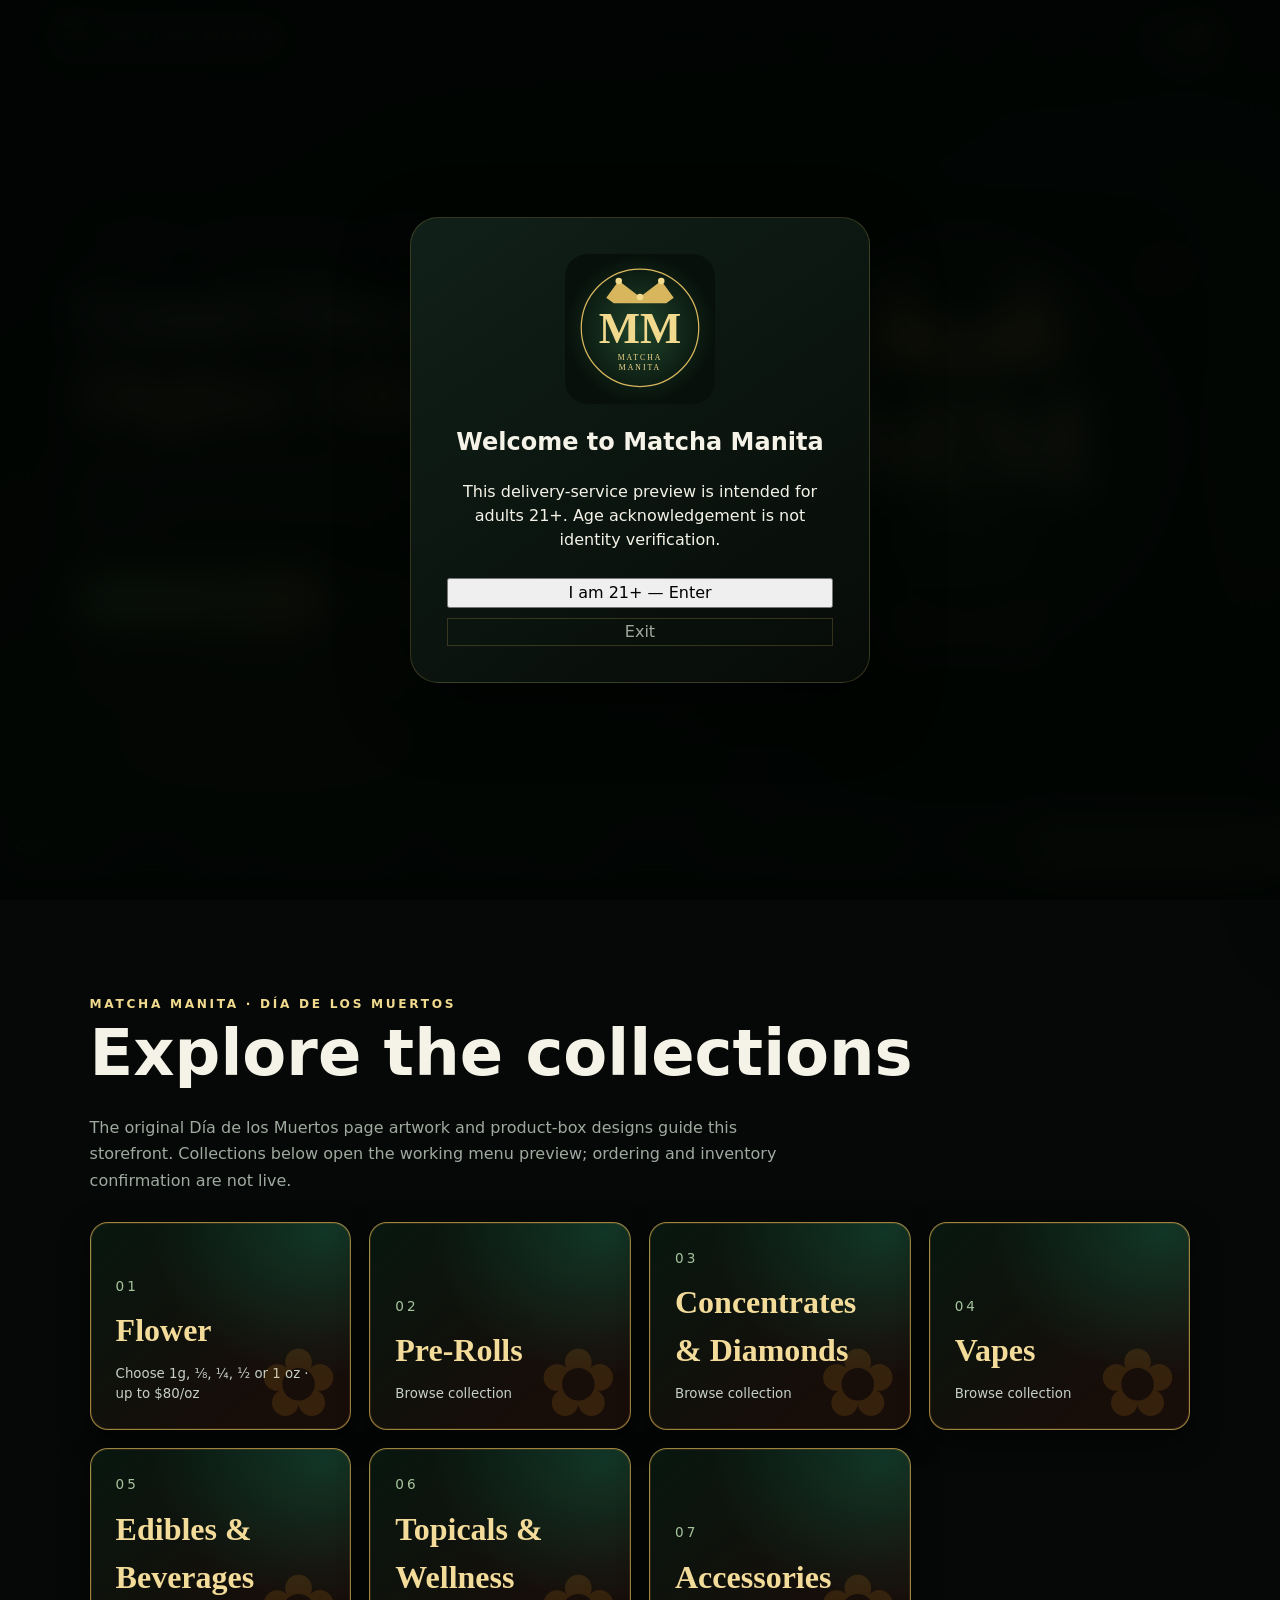
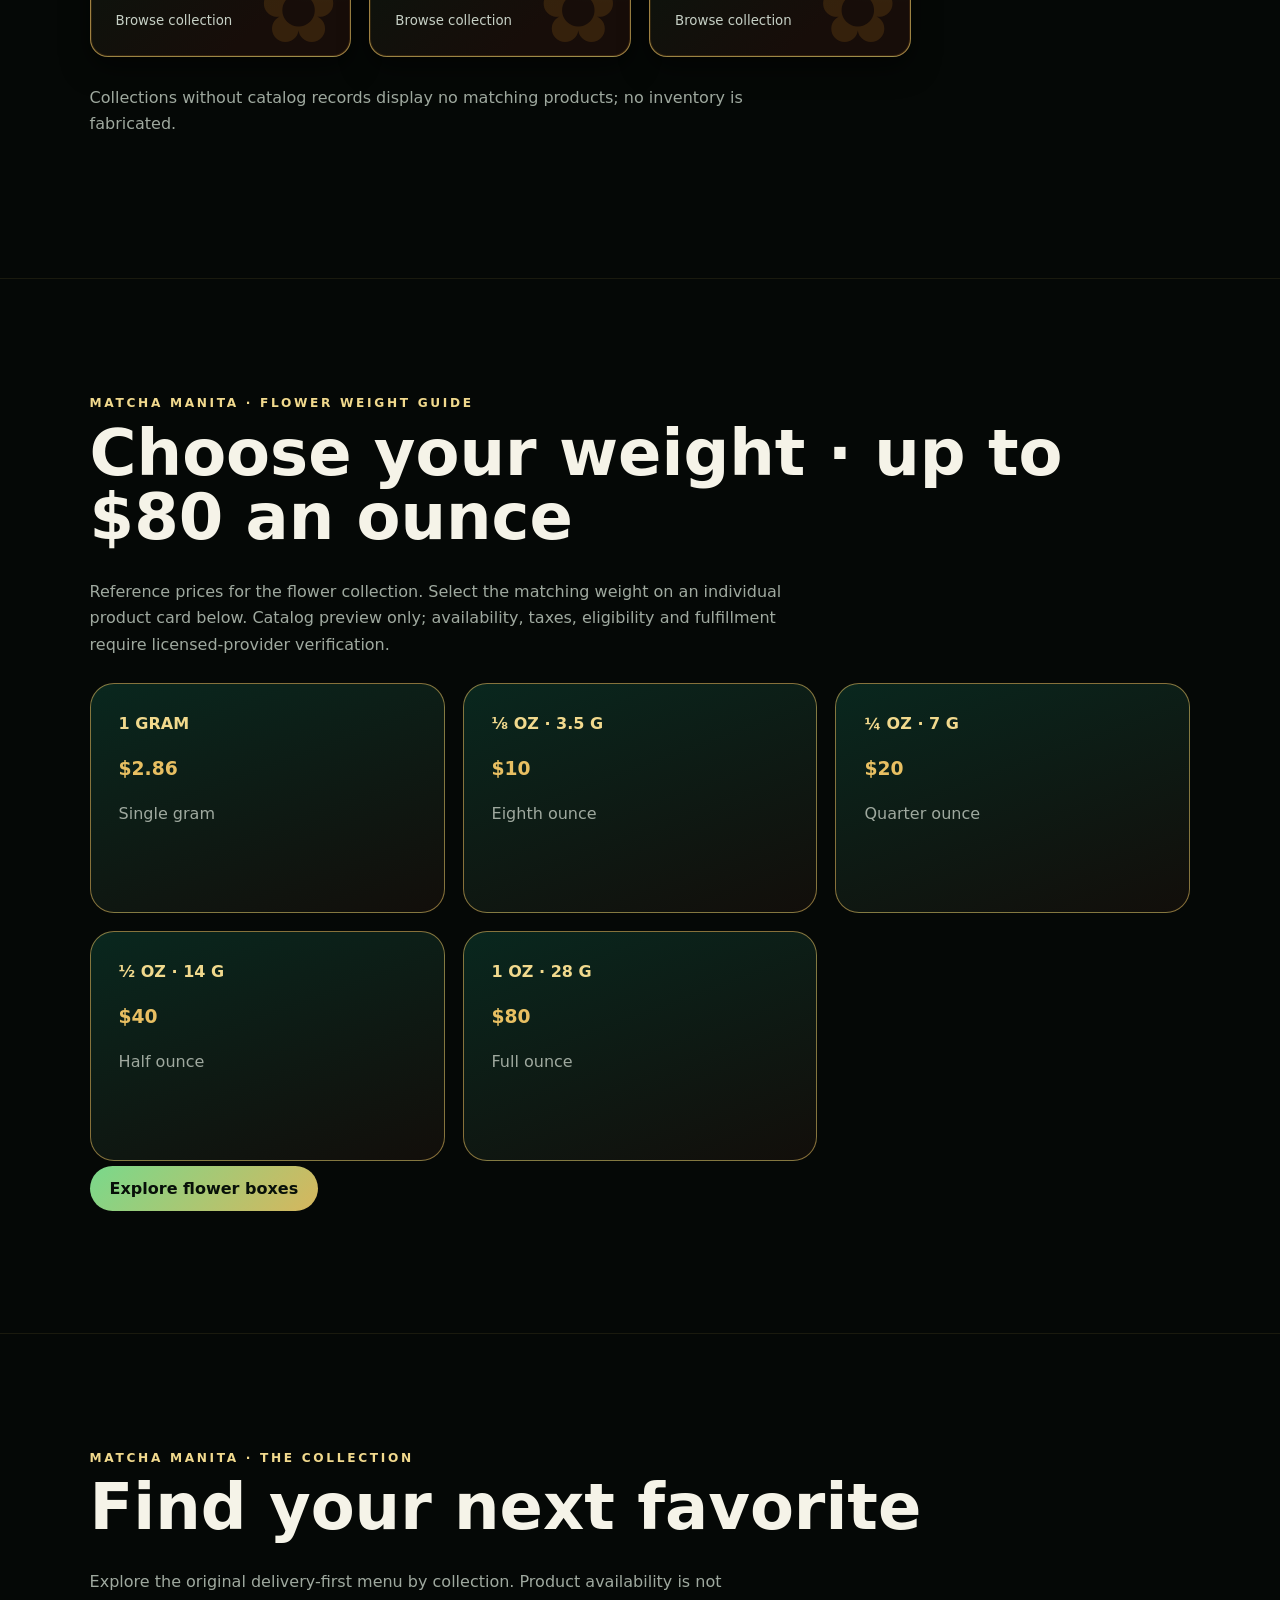
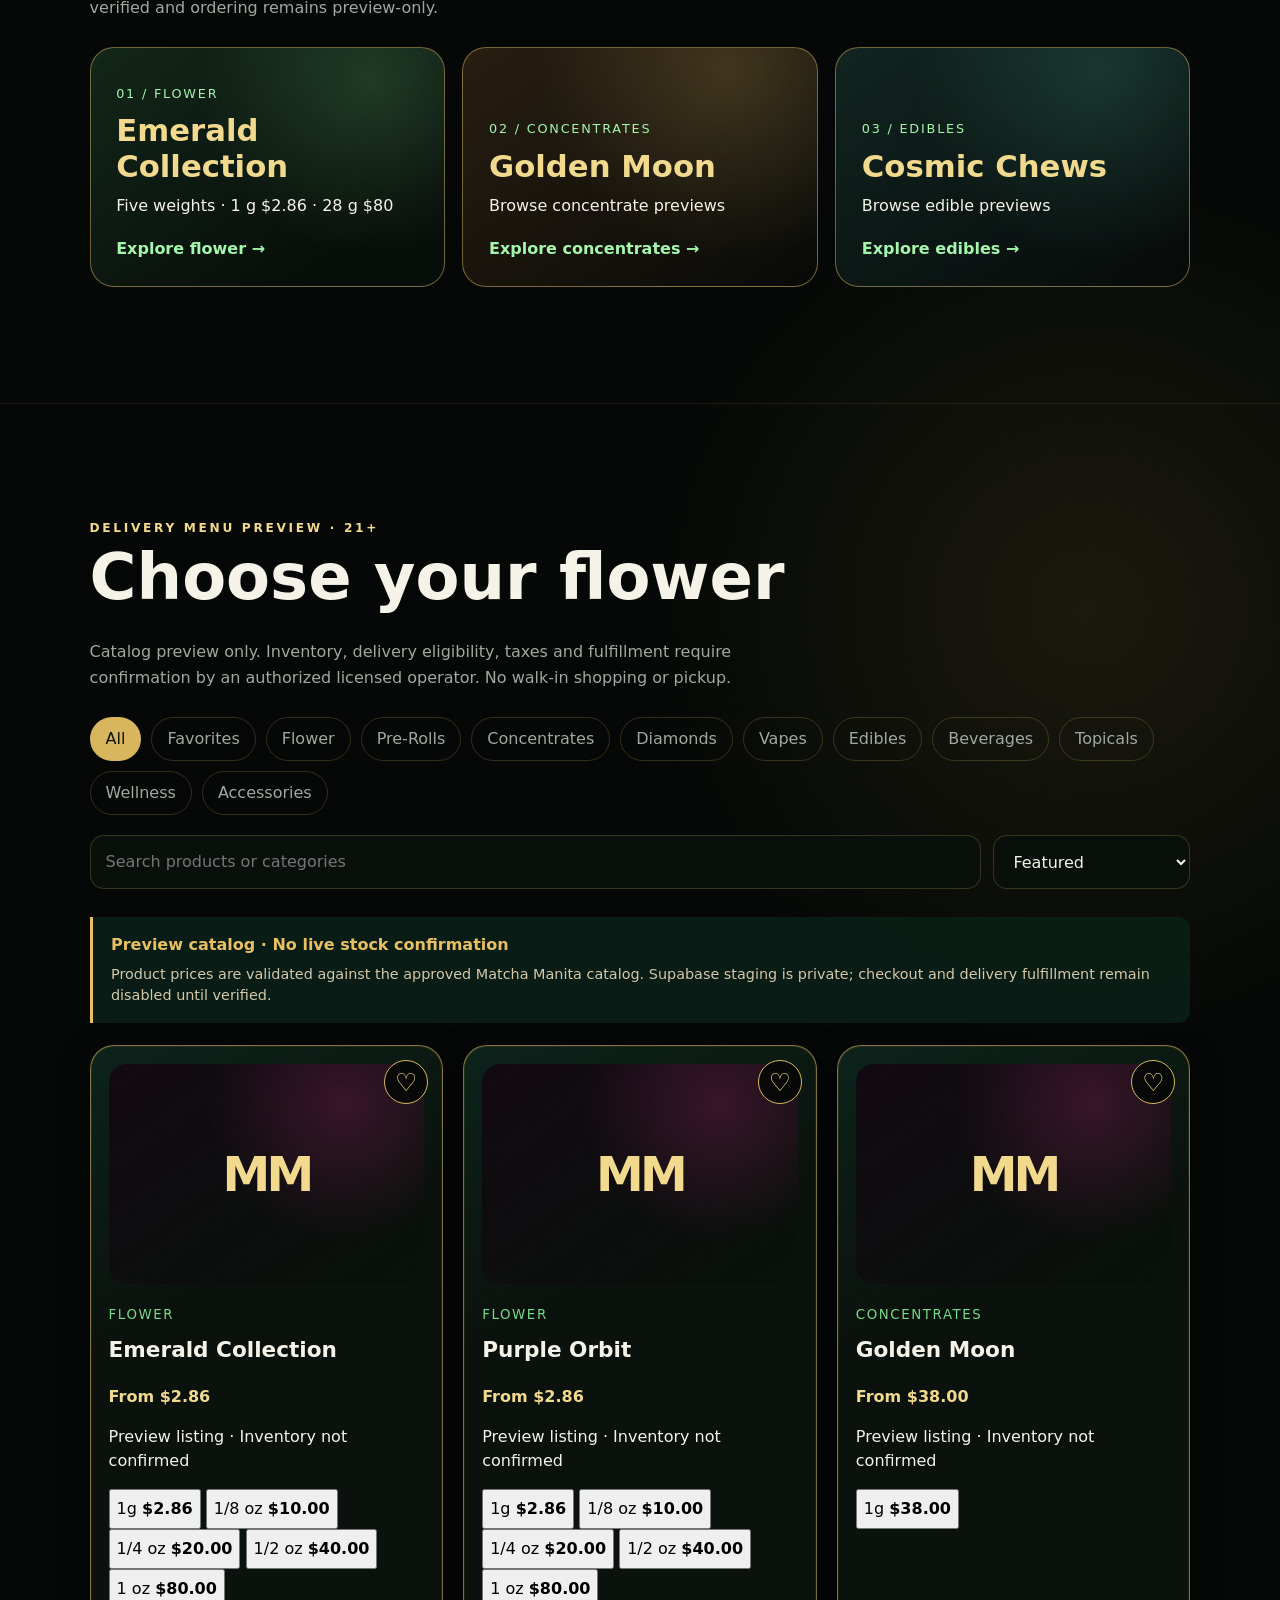
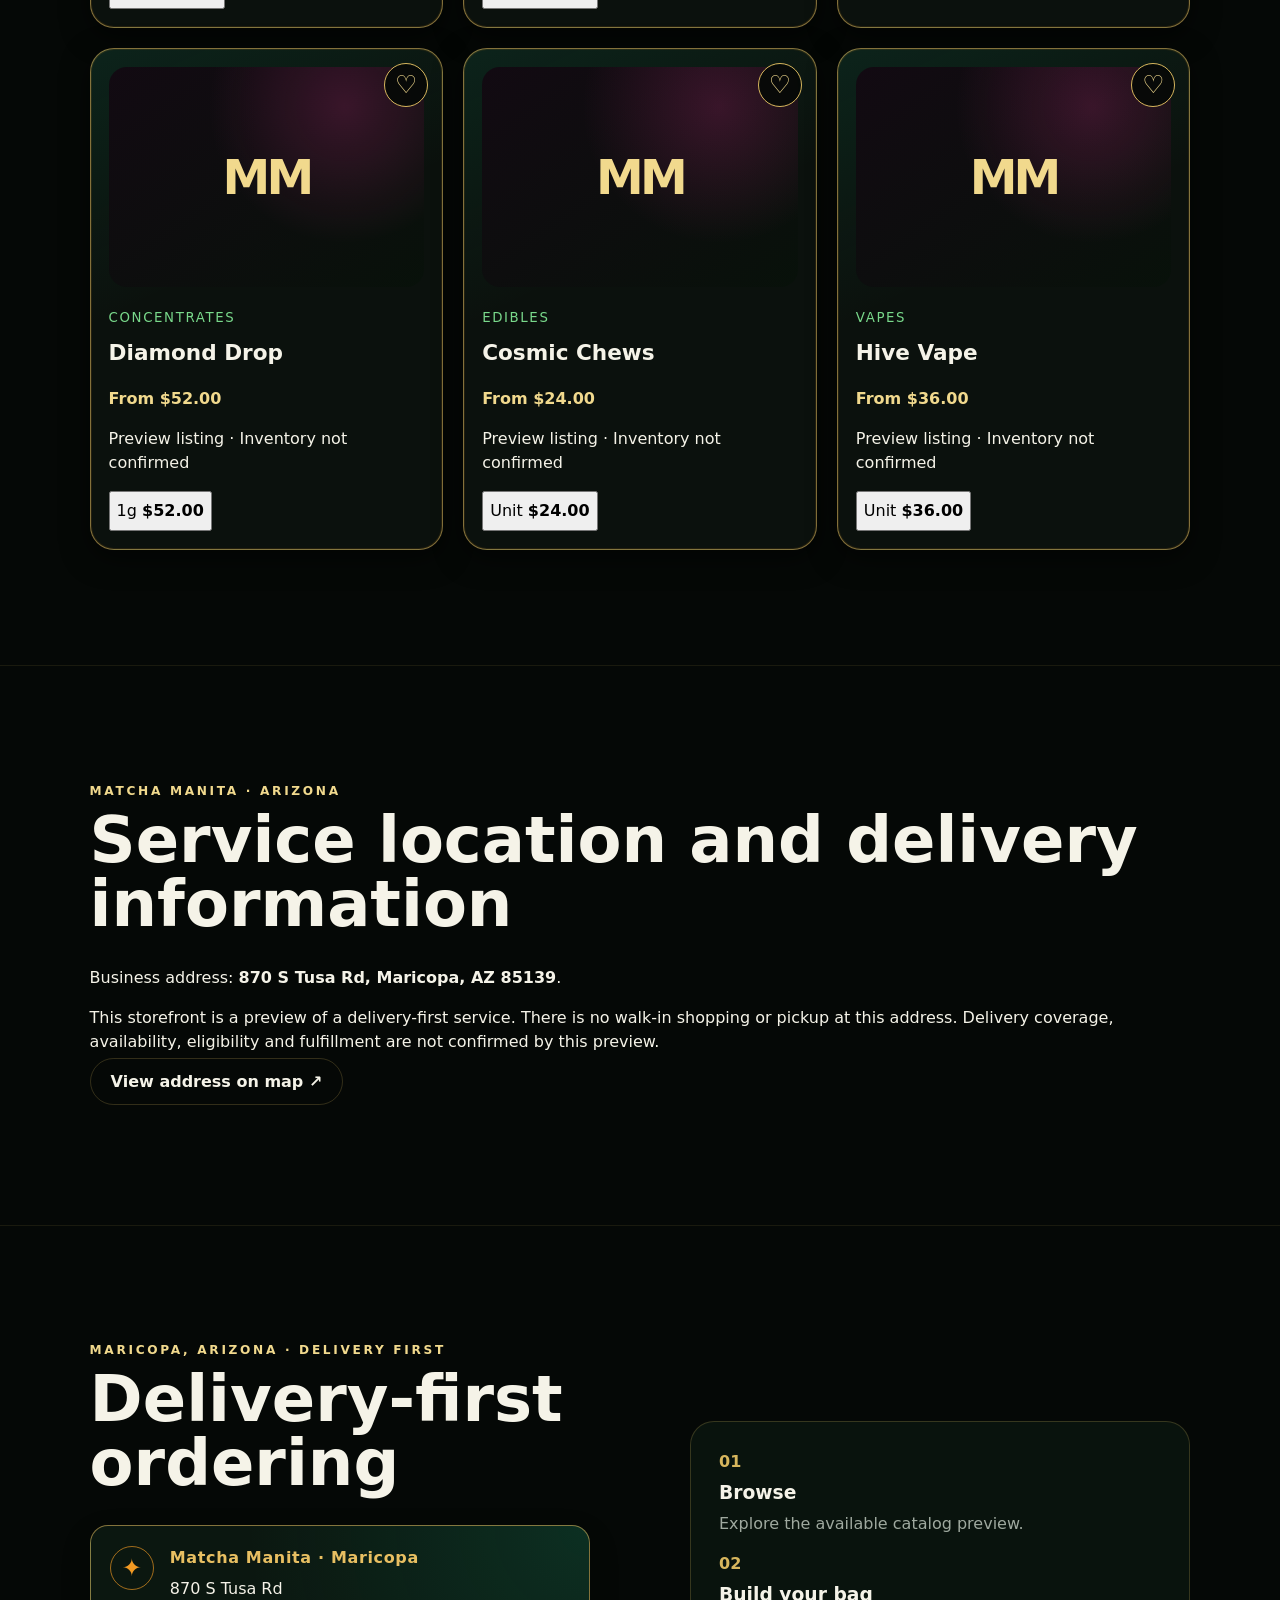
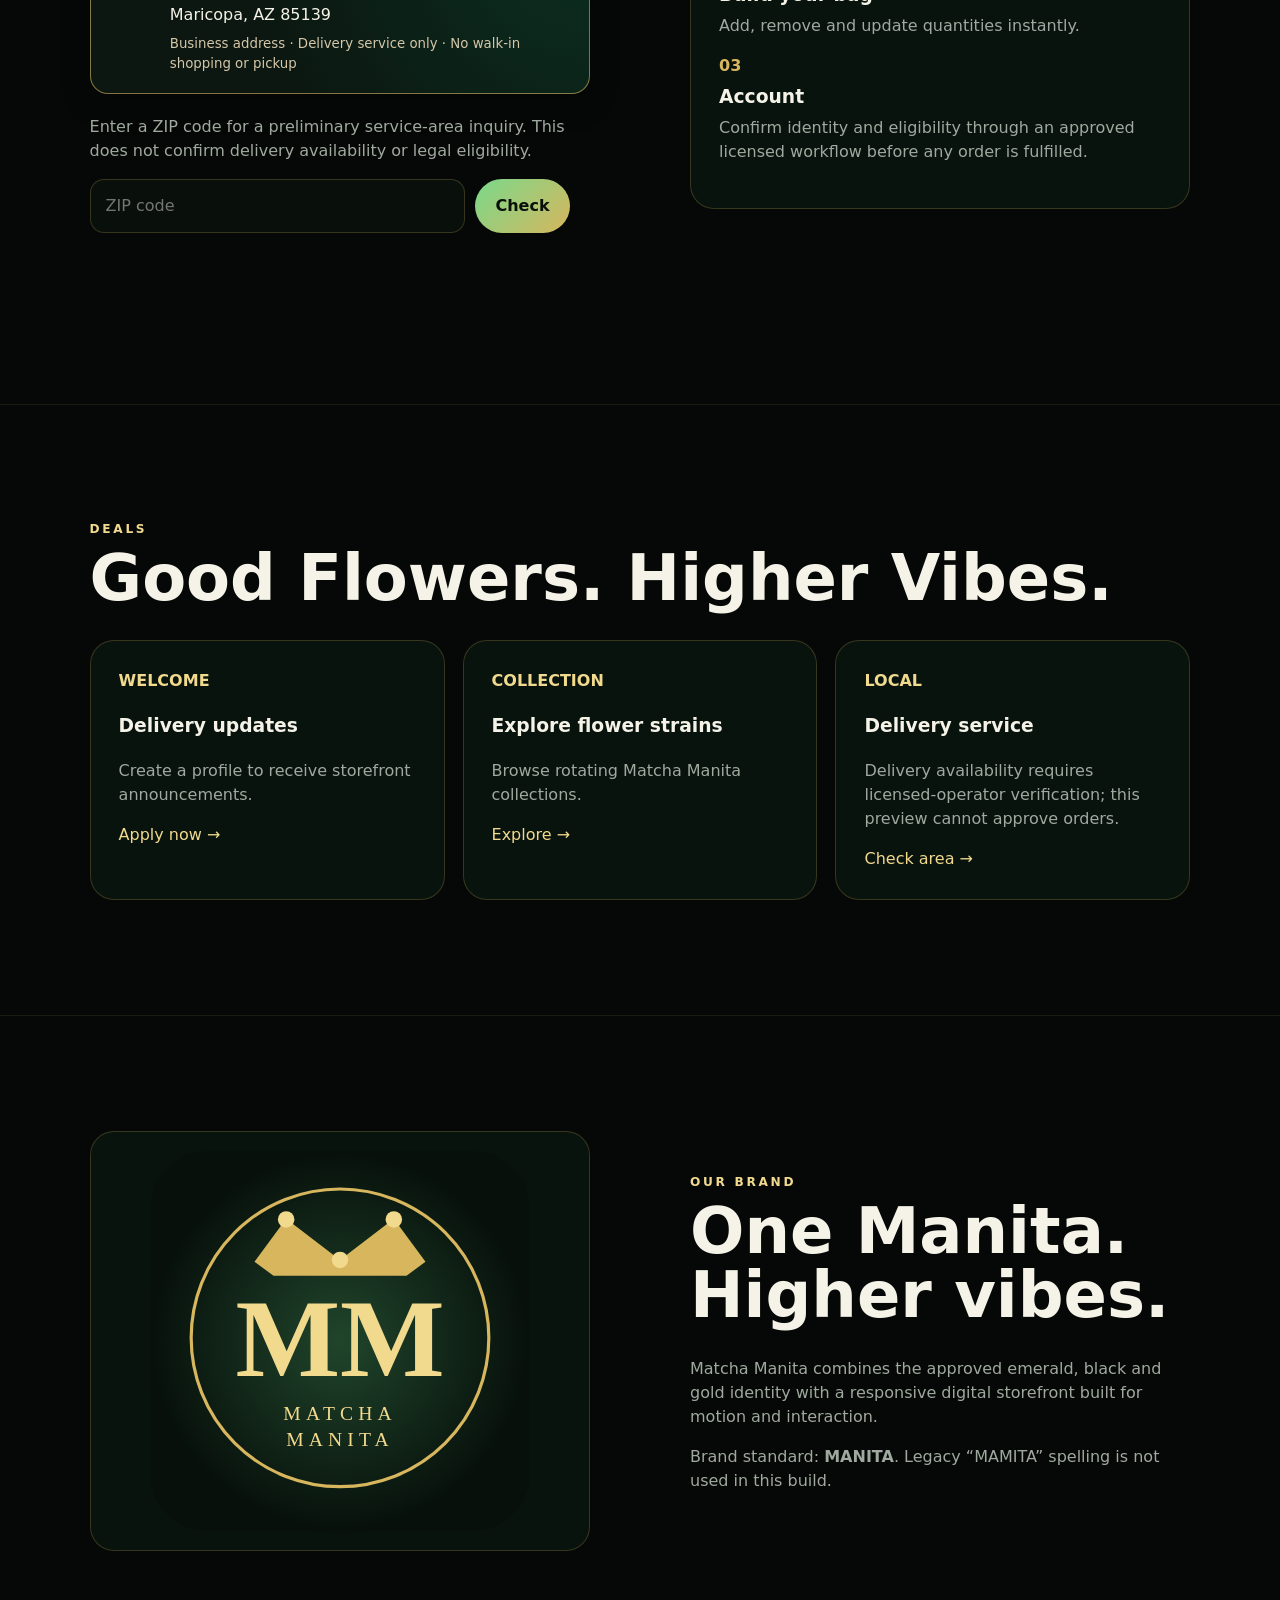
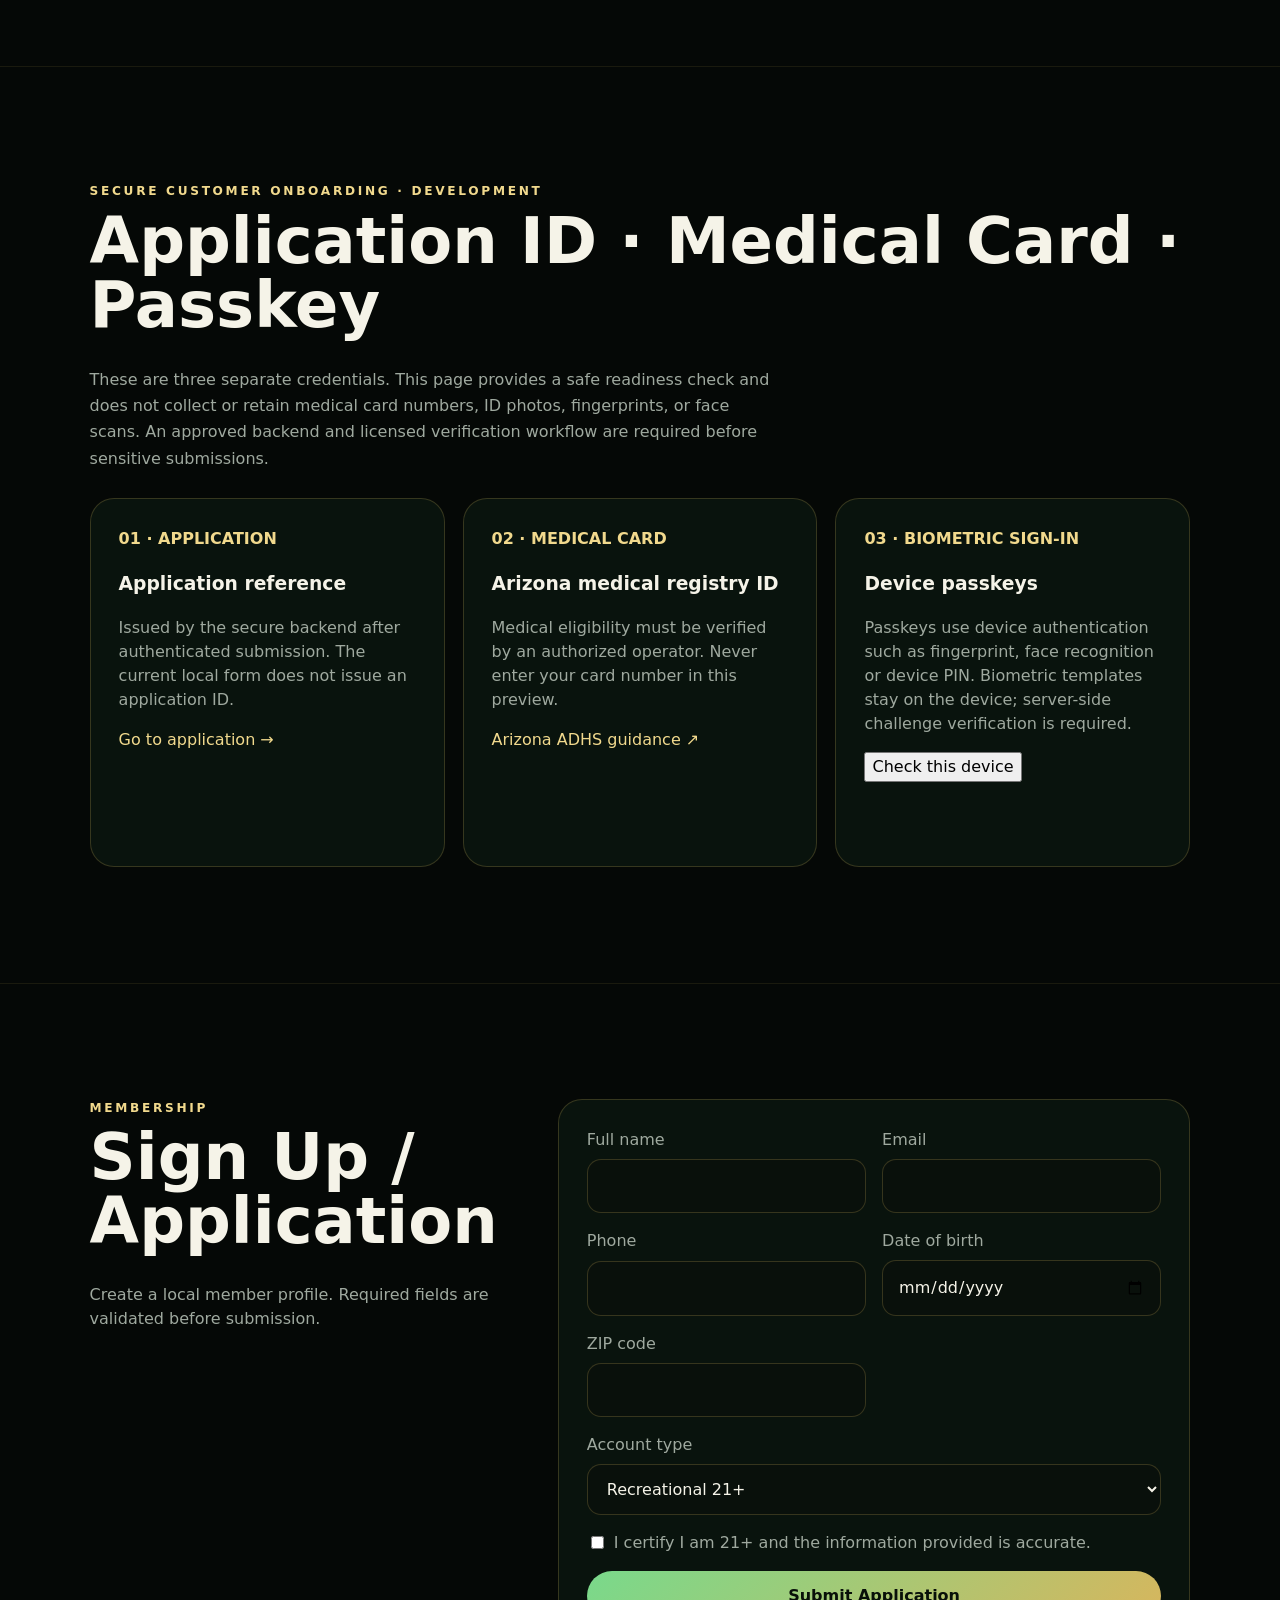
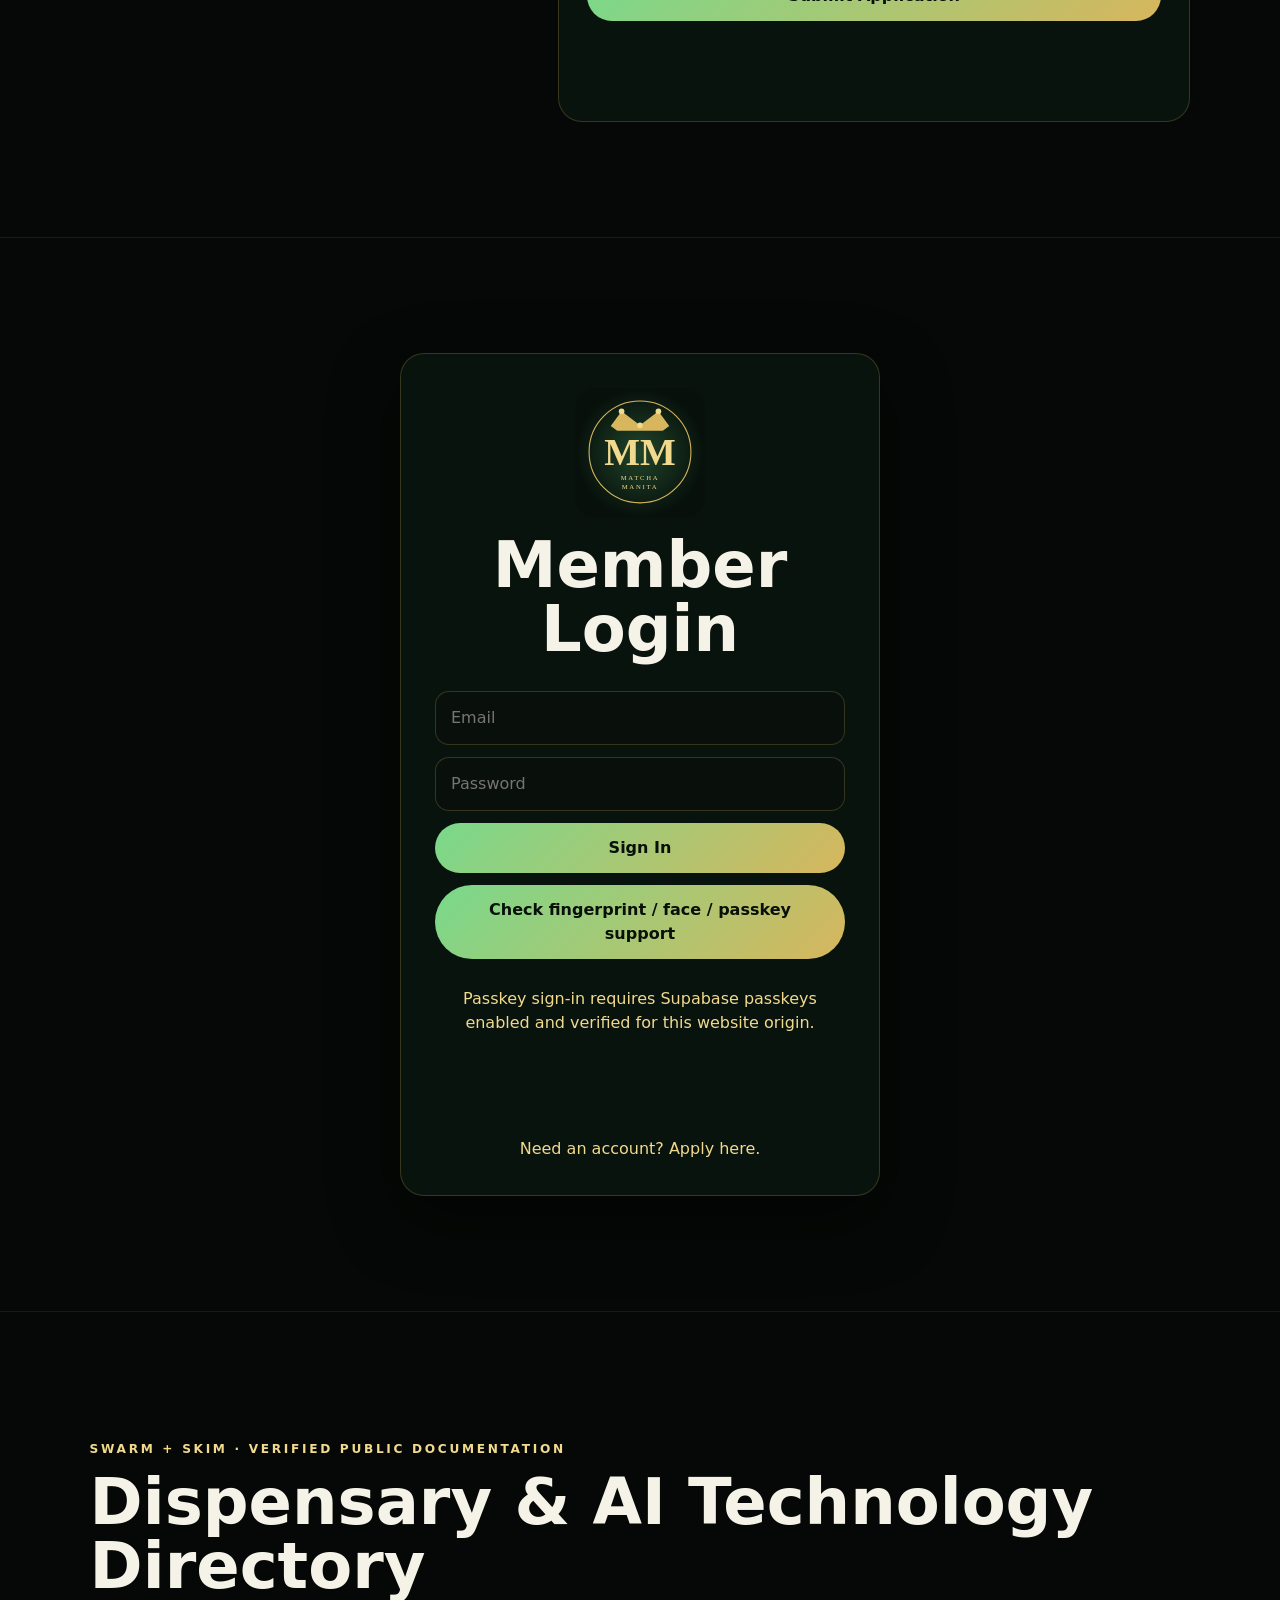
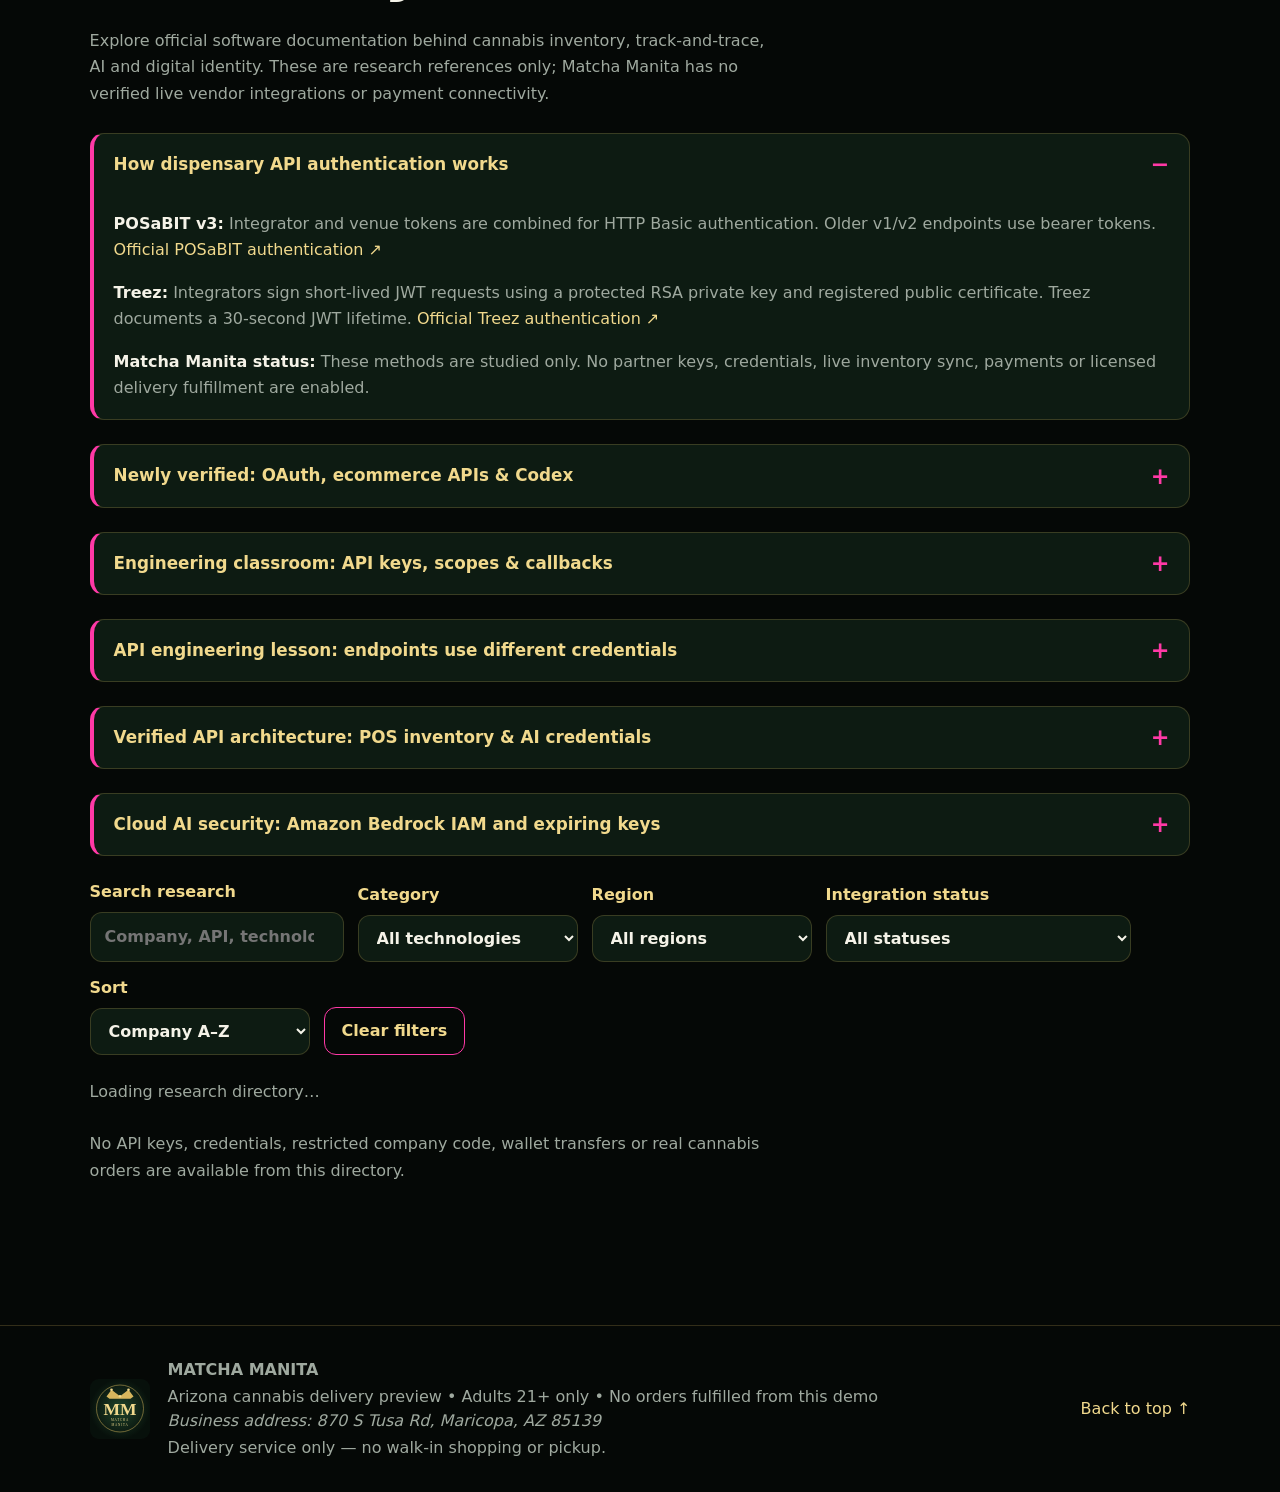
==== index.html @ 7f34bc05 "Repair missing homepage artwork paths using verified local monogram fallback" ====
<!doctype html><html lang="en"><head><meta charset="utf-8"><meta name="viewport" content="width=device-width,initial-scale=1"><meta name="theme-color" content="#07140d"><meta name="description" content="Matcha Manita — Arizona cannabis delivery experience"><title>Matcha Manita</title><link rel="stylesheet" href="styles.css"></head><body>
<div class="age" id="ageGate"><div class="age-card"><img src="assets/matcha-manita-monogram.svg" alt="Matcha Manita"><h2>Welcome to Matcha Manita</h2><p>This delivery-service preview is intended for adults 21+. Age acknowledgement is not identity verification.</p><button id="enterBtn">I am 21+ — Enter</button><button class="ghost" id="leaveBtn">Exit</button></div></div>
<header><a class="brand" href="#top"><img src="assets/matcha-manita-monogram.svg" alt="Matcha Manita logo"><span>MATCHA <b>MANITA</b></span></a><button class="menu" id="menuBtn" aria-label="Toggle navigation" aria-controls="nav" aria-expanded="false">☰</button><nav id="nav"><a href="#top">Home</a><a href="#shop">Shop</a><a href="#delivery">Delivery</a><a href="#deals">Deals</a><a href="#about">About</a><a href="#apply">Sign Up</a><a href="#login">Login</a></nav><button class="cart" id="cartBtn">Bag <span id="cartCount">0</span></button></header>
<main id="top">
<section class="mm-home-gateway" aria-label="Matcha Manita main page navigation"><div class="mm-gateway-inner"><div class="mm-gateway-copy"><p class="mm-gateway-kicker">✦ ARIZONA · DELIVERY-FIRST · ADULTS 21+</p><h1>Good Flowers.<br><em>Higher Vibes.</em></h1><p>Welcome to the Matcha Manita collection. Explore the menu, choose your flower weight, or access your account.</p><div class="mm-gateway-actions"><a href="#collections" class="btn">Shop the Collections ↓</a><a href="#shop" class="btn outline">View Products &amp; Prices →</a></div><div class="mm-gateway-proof"><span>✧ 21+ access</span><span>✧ Delivery preview</span><span>✧ Secure account</span></div></div><div class="mm-gateway-art mm-gateway-portrait" role="img" aria-label="Matcha Manita original Día de los Muertos brand artwork"><img src="assets/matcha-manita-monogram.svg" alt="Matcha Manita crowned artwork" loading="eager"><div class="mm-gateway-flames" aria-hidden="true">✦ &nbsp; ✧ &nbsp; ✦</div></div></div><nav class="mm-gateway-next" aria-label="Browse Matcha Manita sections"><a href="#collections">Collections <span>01 →</span></a><a href="#flower-weights">Flower Pricing <span>02 →</span></a><a href="#delivery">Delivery <span>03 →</span></a><a href="#login">Member Login <span>04 →</span></a></nav></section>


<section id="collections" class="section" aria-labelledby="collectionsTitle"><div class="eyebrow">MATCHA MANITA · DÍA DE LOS MUERTOS</div><h2 id="collectionsTitle">Explore the collections</h2><p class="menu-disclaimer">The original Día de los Muertos page artwork and product-box designs guide this storefront. Collections below open the working menu preview; ordering and inventory confirmation are not live.</p><div class="mm-collection-grid"><a href="#shop" data-collection="Flower"><span>01</span><strong>Flower</strong><small>Choose 1g, ⅛, ¼, ½ or 1 oz · up to $80/oz</small></a><a href="#shop" data-collection="Pre-Rolls"><span>02</span><strong>Pre-Rolls</strong><small>Browse collection</small></a><a href="#shop" data-collection="Concentrates"><span>03</span><strong>Concentrates & Diamonds</strong><small>Browse collection</small></a><a href="#shop" data-collection="Vapes"><span>04</span><strong>Vapes</strong><small>Browse collection</small></a><a href="#shop" data-collection="Edibles"><span>05</span><strong>Edibles & Beverages</strong><small>Browse collection</small></a><a href="#shop" data-collection="Topicals"><span>06</span><strong>Topicals & Wellness</strong><small>Browse collection</small></a><a href="#shop" data-collection="Accessories"><span>07</span><strong>Accessories</strong><small>Browse collection</small></a></div><p class="menu-disclaimer">Collections without catalog records display no matching products; no inventory is fabricated.</p></section>
<section id="flower-weights" class="section" aria-labelledby="flowerWeightTitle"><div class="eyebrow">MATCHA MANITA · FLOWER WEIGHT GUIDE</div><h2 id="flowerWeightTitle">Choose your weight · up to $80 an ounce</h2><p class="menu-disclaimer">Reference prices for the flower collection. Select the matching weight on an individual product card below. Catalog preview only; availability, taxes, eligibility and fulfillment require licensed-provider verification.</p><div class="deal-row" aria-label="Flower weight price guide"><article><b>1 GRAM</b><h3>$2.86</h3><p>Single gram</p></article><article><b>⅛ OZ · 3.5 G</b><h3>$10</h3><p>Eighth ounce</p></article><article><b>¼ OZ · 7 G</b><h3>$20</h3><p>Quarter ounce</p></article><article><b>½ OZ · 14 G</b><h3>$40</h3><p>Half ounce</p></article><article><b>1 OZ · 28 G</b><h3>$80</h3><p>Full ounce</p></article></div><p><a class="btn" href="#shop">Explore flower boxes</a></p></section>
<section id="featured-shop" class="section mm-featured-shop" aria-labelledby="featuredShopTitle"><div class="eyebrow">MATCHA MANITA · THE COLLECTION</div><h2 id="featuredShopTitle">Find your next favorite</h2><p class="menu-disclaimer">Explore the original delivery-first menu by collection. Product availability is not verified and ordering remains preview-only.</p><div class="mm-featured-tiles"><a href="#shop" data-collection="Flower" class="mm-featured-tile"><span class="mm-featured-number">01 / FLOWER</span><strong>Emerald Collection</strong><span>Five weights · 1 g $2.86 · 28 g $80</span><span class="mm-featured-link">Explore flower →</span></a><a href="#shop" data-collection="Concentrates" class="mm-featured-tile"><span class="mm-featured-number">02 / CONCENTRATES</span><strong>Golden Moon</strong><span>Browse concentrate previews</span><span class="mm-featured-link">Explore concentrates →</span></a><a href="#shop" data-collection="Edibles" class="mm-featured-tile"><span class="mm-featured-number">03 / EDIBLES</span><strong>Cosmic Chews</strong><span>Browse edible previews</span><span class="mm-featured-link">Explore edibles →</span></a></div></section>
<section id="shop" class="section"><div class="eyebrow">DELIVERY MENU PREVIEW · 21+</div><h2>Choose your flower</h2><p class="menu-disclaimer">Catalog preview only. Inventory, delivery eligibility, taxes and fulfillment require confirmation by an authorized licensed operator. No walk-in shopping or pickup.</p><div class="categories" id="categories"></div><div class="toolbar"><input id="search" placeholder="Search products or categories"><select id="sort"><option value="featured">Featured</option><option value="low">Price: Low to High</option><option value="high">Price: High to Low</option></select></div><div class="mm-catalog-note" role="note"><strong>Preview catalog · No live stock confirmation</strong><span>Product prices are validated against the approved Matcha Manita catalog. Supabase staging is private; checkout and delivery fulfillment remain disabled until verified.</span></div><div class="grid" id="productGrid"></div></section>


<section id="service-location" class="section" aria-labelledby="serviceLocationTitle"><div class="eyebrow">MATCHA MANITA · ARIZONA</div><h2 id="serviceLocationTitle">Service location and delivery information</h2><p>Business address: <strong>870 S Tusa Rd, Maricopa, AZ 85139</strong>.</p><p>This storefront is a preview of a delivery-first service. There is no walk-in shopping or pickup at this address. Delivery coverage, availability, eligibility and fulfillment are not confirmed by this preview.</p><p><a class="btn outline" href="https://www.google.com/maps/search/?api=1&amp;query=870%20S%20Tusa%20Rd%2C%20Maricopa%2C%20AZ%2085139" target="_blank" rel="noopener noreferrer">View address on map ↗</a></p></section>
<section id="delivery" class="split section"><div><div class="eyebrow">MARICOPA, ARIZONA · DELIVERY FIRST</div><h2>Delivery-first ordering</h2><div class="mm-service-location" aria-label="Matcha Manita business address"><span class="mm-location-symbol" aria-hidden="true">✦</span><div><strong>Matcha Manita · Maricopa</strong><address>870 S Tusa Rd<br>Maricopa, AZ 85139</address><small>Business address · Delivery service only · No walk-in shopping or pickup</small></div></div><p>Enter a ZIP code for a preliminary service-area inquiry. This does not confirm delivery availability or legal eligibility.</p><form id="zipForm" class="inline"><input id="zip" inputmode="numeric" maxlength="5" placeholder="ZIP code" required><button>Check</button></form><p class="status" id="zipStatus"></p></div><div class="feature"><span>01</span><h3>Browse</h3><p>Explore the available catalog preview.</p><span>02</span><h3>Build your bag</h3><p>Add, remove and update quantities instantly.</p><span>03</span><h3>Account</h3><p>Confirm identity and eligibility through an approved licensed workflow before any order is fulfilled.</p></div></section>
<section id="deals" class="section"><div class="eyebrow">DEALS</div><h2>Good Flowers. Higher Vibes.</h2><div class="deal-row"><article><b>WELCOME</b><h3>Delivery updates</h3><p>Create a profile to receive storefront announcements.</p><a href="#apply">Apply now →</a></article><article><b>COLLECTION</b><h3>Explore flower strains</h3><p>Browse rotating Matcha Manita collections.</p><a href="#shop">Explore →</a></article><article><b>LOCAL</b><h3>Delivery service</h3><p>Delivery availability requires licensed-operator verification; this preview cannot approve orders.</p><a href="#delivery">Check area →</a></article></div></section>
<section id="about" class="split section"><div class="logo-panel"><img src="assets/matcha-manita-monogram.svg" alt="Matcha Manita"></div><div><div class="eyebrow">OUR BRAND</div><h2>One Manita. Higher vibes.</h2><p>Matcha Manita combines the approved emerald, black and gold identity with a responsive digital storefront built for motion and interaction.</p><p class="note">Brand standard: <b>MANITA</b>. Legacy “MAMITA” spelling is not used in this build.</p></div></section>
<section id="identity-readiness" class="section" aria-labelledby="identityTitle"><div class="eyebrow">SECURE CUSTOMER ONBOARDING · DEVELOPMENT</div><h2 id="identityTitle">Application ID · Medical Card · Passkey</h2><p class="menu-disclaimer">These are three separate credentials. This page provides a safe readiness check and does not collect or retain medical card numbers, ID photos, fingerprints, or face scans. An approved backend and licensed verification workflow are required before sensitive submissions.</p><div class="deal-row"><article><b>01 · APPLICATION</b><h3>Application reference</h3><p>Issued by the secure backend after authenticated submission. The current local form does not issue an application ID.</p><a href="#apply">Go to application →</a></article><article><b>02 · MEDICAL CARD</b><h3>Arizona medical registry ID</h3><p>Medical eligibility must be verified by an authorized operator. Never enter your card number in this preview.</p><a href="https://www.azdhs.gov/licensing/marijuana/" target="_blank" rel="noopener noreferrer">Arizona ADHS guidance ↗</a></article><article><b>03 · BIOMETRIC SIGN-IN</b><h3>Device passkeys</h3><p>Passkeys use device authentication such as fingerprint, face recognition or device PIN. Biometric templates stay on the device; server-side challenge verification is required.</p><button type="button" id="identityPasskeyCheck" class="ghost">Check this device</button><p id="identityPasskeyResult" class="status" role="status" aria-live="polite"></p></article></div></section>
<section id="apply" class="section form-section"><div><div class="eyebrow">MEMBERSHIP</div><h2>Sign Up / Application</h2><p>Create a local member profile. Required fields are validated before submission.</p></div><form id="applyForm"><label>Full name<input name="name" required></label><label>Email<input type="email" name="email" required></label><label>Phone<input type="tel" name="phone" required></label><label>Date of birth<input type="date" name="dob" required></label><label>ZIP code<input name="zip" pattern="[0-9]{5}" required></label><label class="wide">Account type<select name="type"><option>Recreational 21+</option><option>Medical patient</option></select></label><label class="check wide"><input type="checkbox" required> I certify I am 21+ and the information provided is accurate.</label><button class="wide">Submit Application</button><p id="applyStatus" class="status wide"></p></form></section>
<section id="login" class="section login"><div class="login-card"><img src="assets/matcha-manita-monogram.svg" alt="Matcha Manita"><h2>Member Login</h2><form id="loginForm"><input type="email" id="loginEmail" placeholder="Email" required><input type="password" id="loginPassword" minlength="6" placeholder="Password" required><button>Sign In</button><button type="button" id="passkeyInfoBtn" class="ghost" aria-describedby="passkeyStatus">Check fingerprint / face / passkey support</button><p id="passkeyStatus" class="status" role="status" aria-live="polite">Passkey sign-in requires Supabase passkeys enabled and verified for this website origin.</p><p id="loginStatus" class="status" role="status" aria-live="polite"></p></form><a href="#apply">Need an account? Apply here.</a></div></section>
<section class="section mm-research" id="technology-directory" aria-labelledby="directory-title"><div class="section-head"><div><p class="eyebrow">SWARM + SKIM · Verified public documentation</p><h2 id="directory-title">Dispensary &amp; AI Technology Directory</h2><p class="menu-disclaimer">Explore official software documentation behind cannabis inventory, track-and-trace, AI and digital identity. These are research references only; Matcha Manita has no verified live vendor integrations or payment connectivity.</p></div></div><details class="mm-security-note" open><summary>How dispensary API authentication works</summary><div class="mm-lesson-body"><p><strong>POSaBIT v3:</strong> Integrator and venue tokens are combined for HTTP Basic authentication. Older v1/v2 endpoints use bearer tokens. <a href="https://developer.posabit.com/authentication.html" target="_blank" rel="noopener noreferrer">Official POSaBIT authentication ↗</a></p><p><strong>Treez:</strong> Integrators sign short-lived JWT requests using a protected RSA private key and registered public certificate. Treez documents a 30-second JWT lifetime. <a href="https://code.treez.io/reference/authentication" target="_blank" rel="noopener noreferrer">Official Treez authentication ↗</a></p><p><strong>Matcha Manita status:</strong> These methods are studied only. No partner keys, credentials, live inventory sync, payments or licensed delivery fulfillment are enabled.</p></div></details><details class="mm-security-note"><summary>Newly verified: OAuth, ecommerce APIs &amp; Codex</summary><div class="mm-lesson-body"><p><strong>Cova:</strong> Public API documentation lists an OAuth2 token endpoint and data services for product, stock, pricing and tax information. <a href="https://api.covasoft.net/Documentation" target="_blank" rel="noopener noreferrer">Cova developer documentation ↗</a></p><p><strong>Sweed:</strong> Documents a headless ecommerce API for storefront catalog and retail workflows. Access, fulfillment and payment capabilities require provider authorization. <a href="https://www.sweedpos.com/ecommerce-public-api" target="_blank" rel="noopener noreferrer">Sweed ecommerce API ↗</a></p><p><strong>OpenAI Codex:</strong> The official SDK supports server-side engineering automation; it is not a public client-side API-key integration. <a href="https://developers.openai.com/codex/codex-sdk" target="_blank" rel="noopener noreferrer">Codex SDK documentation ↗</a></p><p><strong>Digital assets:</strong> Blockchain technology research remains separate from cannabis ordering and payments. No wallets or transfers are enabled.</p></div></details><details class="mm-security-note"><summary>Engineering classroom: API keys, scopes &amp; callbacks</summary><div class="mm-lesson-body"><p><strong>Dutchie:</strong> Permission-scoped keys control access to inventory, customers and reporting. A vendor-issued key must be stored on an authorized backend, never in website JavaScript. <a href="https://api.pos.dutchie.com/swagger/index.html" target="_blank" rel="noopener noreferrer">Official API reference ↗</a></p><p><strong>POSaBIT:</strong> Authorized order integrations can poll REST status endpoints or receive status callbacks. Callback receivers must validate requests and prevent duplicate processing before use. <a href="https://developer.posabit.com/webhooks.html" target="_blank" rel="noopener noreferrer">Official webhook guide ↗</a></p><p><strong>Cova:</strong> Documents incremental product data updates; production integrations should avoid repeatedly requesting full inventories. <a href="https://api.covasoft.net/Documentation" target="_blank" rel="noopener noreferrer">Official API docs ↗</a></p><p><strong>Architecture rule:</strong> Browser → approved backend → provider API. Keep secrets server-side; log only non-sensitive metadata. No live order, payment, cannabis fulfillment or blockchain transfer is enabled.</p></div></details><details class="mm-security-note"><summary>API engineering lesson: endpoints use different credentials</summary><div class="mm-lesson-body"><p><strong>POSaBIT menu feed:</strong> The documented JSON catalog feed uses a feed key and Bearer API token. General POSaBIT v3 API endpoints document integrator-plus-venue HTTP Basic authentication. Always verify each endpoint's authentication method; never paste provider tokens into browser code. <a href="https://developer.posabit.com/menu-feeds.html" target="_blank" rel="noopener noreferrer">Menu feed documentation ↗</a></p><p><strong>AI software agents:</strong> OpenAI's Agents SDK describes tool orchestration, guardrails, human review and tracing. For a dispensary website, any future agent must run server-side, use approved data only, and require human review for consequential actions. <a href="https://developers.openai.com/api/docs/guides/agents/sdk" target="_blank" rel="noopener noreferrer">Official Agents SDK ↗</a></p></div></details><details class="mm-security-note"><summary>Verified API architecture: POS inventory &amp; AI credentials</summary><div class="mm-lesson-body"><p><strong>POSaBIT v3:</strong> Official venue documentation lists inventory, menu feed, incoming orders, customer and sales history endpoints. Availability in documentation does not grant access to dispensary data. <a href="https://developer.posabit.com/venue-api-v3.html" target="_blank" rel="noopener noreferrer">Venue API reference ↗</a></p><p><strong>Google Gemini:</strong> Official documentation distinguishes standard project API keys from service-account-bound authorization keys. Never publish either credential in storefront code. <a href="https://ai.google.dev/gemini-api/docs/api-key" target="_blank" rel="noopener noreferrer">Gemini key guidance ↗</a></p><p><strong>OpenAI:</strong> Production guidance covers credential security and operational safeguards for real applications. Any future Matcha Manita AI service requires approved backend deployment and privacy review. <a href="https://developers.openai.com/api/docs/guides/production-best-practices" target="_blank" rel="noopener noreferrer">Production guidance ↗</a></p></div></details><details class="mm-security-note"><summary>Cloud AI security: Amazon Bedrock IAM and expiring keys</summary><div class="mm-lesson-body"><p><strong>Amazon Bedrock:</strong> AWS documents short-term Bearer API keys with a maximum 12-hour lifetime, inheriting IAM principal permissions, and recommends them for production. Long-term keys are described for exploration. <a href="https://docs.aws.amazon.com/bedrock/latest/userguide/api-keys.html" target="_blank" rel="noopener noreferrer">Official API key guide ↗</a></p><p><strong>Engineering practice:</strong> Keep model credentials on a permission-restricted backend, use expiring access and audit logs, and never expose cloud access tokens to storefront visitors. <a href="https://docs.aws.amazon.com/bedrock/latest/userguide/security-iam.html" target="_blank" rel="noopener noreferrer">AWS IAM reference ↗</a></p></div></details><div class="mm-directory-controls"><label for="directorySearch">Search research <input type="search" id="directorySearch" placeholder="Company, API, technology" autocomplete="off"></label><label for="directoryCategory">Category <select id="directoryCategory"><option value="">All technologies</option></select></label><label for="directoryRegion">Region <select id="directoryRegion"><option value="">All regions</option></select></label><label for="directoryReadiness">Integration status <select id="directoryReadiness"><option value="">All statuses</option><option value="documented">Documented, not connected</option><option value="provider-approval-required">Provider approval required</option><option value="verified-live">Verified live</option><option value="untracked">Not assessed</option></select></label><label for="directorySort">Sort <select id="directorySort"><option value="name">Company A–Z</option><option value="category">Category A–Z</option></select></label><button id="directoryReset" type="button" class="mm-directory-reset">Clear filters</button></div><p id="directoryStatus" class="menu-disclaimer" role="status" aria-live="polite">Loading research directory…</p><div id="directoryGrid" class="mm-directory-grid"></div><p class="menu-disclaimer">No API keys, credentials, restricted company code, wallet transfers or real cannabis orders are available from this directory.</p></section></main>
<aside class="drawer" id="drawer" aria-label="Shopping bag"><button id="closeCart">×</button><h2>Your Hive Bag</h2><div id="cartItems"></div><div class="total"><span>Total</span><strong id="cartTotal">$0.00</strong></div><button id="checkoutBtn" type="button" disabled aria-disabled="true" title="Checkout is unavailable until licensed fulfillment and payment integrations are verified">Checkout unavailable — preview only</button><p id="checkoutStatus" class="status" role="status" aria-live="polite">Ordering and payment are not enabled in this preview. No payment or digital-asset transfers can be initiated.</p></aside><div class="scrim" id="scrim"></div>
<footer><img src="assets/matcha-manita-monogram.svg" alt="Matcha Manita"><div><b>MATCHA MANITA</b><p>Arizona cannabis delivery preview • Adults 21+ only • No orders fulfilled from this demo</p><address>Business address: 870 S Tusa Rd, Maricopa, AZ 85139</address><p>Delivery service only — no walk-in shopping or pickup.</p></div><a href="#top">Back to top ↑</a></footer><script src="app.js"></script><script>(function(){const b=document.getElementById("identityPasskeyCheck"),s=document.getElementById("identityPasskeyResult");b?.addEventListener("click",function(){const ok=window.isSecureContext&&typeof window.PublicKeyCredential!=="undefined";s.textContent=ok?"This device exposes passkey support. Enrollment and sign-in require a verified server challenge; no biometric data was collected.":"Passkeys require HTTPS and a compatible browser/device. No biometric data was collected.";});})();</script></body></html>
---- styles.css ----
:root {
  --bg: #050806;
  --panel: #09130d;
  --panel-2: #0d1b12;
  --green: #79d98b;
  --green-bright: #a5f5ad;
  --gold: #d7b65d;
  --gold-soft: #f1d98d;
  --text: #f5f3e8;
  --muted: #9fa99f;
  --line: rgba(215, 182, 93, 0.22);
  --shadow: 0 24px 70px rgba(0, 0, 0, 0.48);
  --radius: 24px;
}

* {
  box-sizing: border-box;
}

html {
  scroll-behavior: smooth;
}

body {
  margin: 0;
  background:
    radial-gradient(circle at 20% 0%, rgba(56, 130, 73, 0.18), transparent 34rem),
    radial-gradient(circle at 85% 30%, rgba(215, 182, 93, 0.1), transparent 28rem),
    var(--bg);
  color: var(--text);
  font-family: Inter, ui-sans-serif, system-ui, -apple-system, BlinkMacSystemFont, "Segoe UI", sans-serif;
  line-height: 1.5;
}

body.drawer-open {
  overflow: hidden;
}

a {
  color: inherit;
  text-decoration: none;
}

button,
input,
select {
  font: inherit;
}

button,
.btn {
  cursor: pointer;
}

img {
  max-width: 100%;
  display: block;
}

header {
  position: sticky;
  top: 0;
  z-index: 50;
  min-height: 76px;
  display: flex;
  align-items: center;
  gap: 24px;
  padding: 12px clamp(18px, 4vw, 64px);
  border-bottom: 1px solid var(--line);
  background: rgba(5, 8, 6, 0.88);
  backdrop-filter: blur(20px);
}

.brand {
  display: flex;
  align-items: center;
  gap: 10px;
  margin-right: auto;
  font-weight: 800;
  letter-spacing: 0.12em;
}

.brand img {
  width: 48px;
  height: 48px;
  object-fit: contain;
}

.brand b {
  color: var(--gold-soft);
}

nav {
  display: flex;
  align-items: center;
  gap: 20px;
}

nav a {
  color: var(--muted);
  font-size: 0.92rem;
  transition: 0.2s ease;
}

nav a:hover {
  color: var(--gold-soft);
}

.menu {
  display: none;
}

.cart,
.menu {
  border: 1px solid var(--line);
  border-radius: 999px;
  background: var(--panel);
  color: var(--text);
  padding: 10px 16px;
}

#cartCount {
  display: inline-grid;
  place-items: center;
  min-width: 24px;
  height: 24px;
  margin-left: 6px;
  border-radius: 50%;
  background: var(--gold);
  color: #111;
  font-weight: 800;
}

.hero {
  min-height: calc(100vh - 76px);
  position: relative;
  overflow: hidden;
  display: grid;
  grid-template-columns: 1.05fr 0.95fr;
  align-items: center;
  gap: 40px;
  padding: clamp(64px, 9vw, 130px) clamp(20px, 7vw, 110px);
}

.glow {
  position: absolute;
  width: 480px;
  height: 480px;
  left: -180px;
  top: 20%;
  border-radius: 50%;
  background: rgba(85, 210, 112, 0.12);
  filter: blur(80px);
  pointer-events: none;
}

.hero-copy {
  position: relative;
  z-index: 2;
}

.pill,
.eyebrow {
  color: var(--gold-soft);
  font-size: 0.76rem;
  font-weight: 800;
  letter-spacing: 0.22em;
  text-transform: uppercase;
}

.pill {
  display: inline-flex;
  border: 1px solid var(--line);
  border-radius: 999px;
  padding: 9px 14px;
  background: rgba(215, 182, 93, 0.05);
}

.hero h1 {
  margin: 20px 0;
  font-size: clamp(4rem, 10vw, 9rem);
  line-height: 0.78;
  letter-spacing: -0.07em;
}

.hero h1 span {
  color: transparent;
  -webkit-text-stroke: 1px var(--gold);
}

.hero-copy > p {
  max-width: 650px;
  color: var(--muted);
  font-size: clamp(1rem, 1.6vw, 1.25rem);
}

.actions {
  display: flex;
  flex-wrap: wrap;
  gap: 12px;
  margin-top: 28px;
}

.btn,
form button,
#checkoutBtn,
.product-bottom button {
  border: 0;
  border-radius: 999px;
  padding: 13px 20px;
  background: linear-gradient(135deg, var(--green), var(--gold));
  color: #081009;
  font-weight: 800;
  transition: transform 0.2s ease, filter 0.2s ease;
}

.btn:hover,
form button:hover,
#checkoutBtn:hover,
.product-bottom button:hover {
  transform: translateY(-2px);
  filter: brightness(1.08);
}

.btn.outline {
  border: 1px solid var(--line);
  background: transparent;
  color: var(--text);
}

.stats {
  display: flex;
  gap: clamp(22px, 5vw, 60px);
  margin-top: 42px;
}

.stats div {
  display: grid;
}

.stats strong {
  color: var(--gold-soft);
  font-size: 1.6rem;
}

.stats small {
  color: var(--muted);
}

.hero-art {
  position: relative;
  display: grid;
  place-items: center;
  min-height: 500px;
}

.hero-art img {
  position: relative;
  z-index: 2;
  width: min(520px, 85%);
  filter: drop-shadow(0 30px 50px rgba(0, 0, 0, 0.55));
}

.orbit {
  position: absolute;
  width: min(540px, 90%);
  aspect-ratio: 1;
  border: 1px solid rgba(215, 182, 93, 0.32);
  border-radius: 50%;
  box-shadow:
    0 0 90px rgba(89, 212, 111, 0.12),
    inset 0 0 80px rgba(215, 182, 93, 0.06);
}

.section {
  padding: clamp(70px, 9vw, 130px) clamp(20px, 7vw, 110px);
  border-top: 1px solid rgba(215, 182, 93, 0.1);
}

.section h2 {
  margin: 8px 0 30px;
  font-size: clamp(2.2rem, 5vw, 4.5rem);
  line-height: 1;
}

.categories {
  display: flex;
  flex-wrap: wrap;
  gap: 10px;
  margin-bottom: 20px;
}

.category {
  border: 1px solid var(--line);
  border-radius: 999px;
  padding: 9px 15px;
  background: transparent;
  color: var(--muted);
}

.category.active,
.category:hover {
  background: var(--gold);
  color: #10110c;
}

.toolbar {
  display: grid;
  grid-template-columns: 1fr auto;
  gap: 12px;
  margin-bottom: 28px;
}

input,
select {
  width: 100%;
  border: 1px solid var(--line);
  border-radius: 14px;
  outline: none;
  padding: 14px 15px;
  background: #09100b;
  color: var(--text);
}

input:focus,
select:focus {
  border-color: var(--gold);
  box-shadow: 0 0 0 3px rgba(215, 182, 93, 0.08);
}

.grid {
  display: grid;
  grid-template-columns: repeat(3, minmax(0, 1fr));
  gap: 20px;
}

.product-card {
  overflow: hidden;
  border: 1px solid var(--line);
  border-radius: var(--radius);
  padding: 18px;
  background: linear-gradient(145deg, rgba(15, 31, 20, 0.92), rgba(7, 13, 9, 0.96));
  box-shadow: var(--shadow);
}

.product-art {
  min-height: 220px;
  display: grid;
  place-items: center;
  margin-bottom: 18px;
  border-radius: 18px;
  background:
    radial-gradient(circle, rgba(121, 217, 139, 0.22), transparent 55%),
    linear-gradient(145deg, #102a19, #070c09);
}

.product-art span {
  color: var(--gold-soft);
  font-size: 3rem;
  font-weight: 900;
  letter-spacing: -0.08em;
}

.product-card small {
  color: var(--green);
  text-transform: uppercase;
  letter-spacing: 0.12em;
}

.product-card h3 {
  margin: 8px 0 18px;
  font-size: 1.35rem;
}

.product-bottom {
  display: flex;
  justify-content: space-between;
  align-items: center;
  gap: 12px;
}

.product-bottom strong {
  color: var(--gold-soft);
}

.split {
  display: grid;
  grid-template-columns: 1fr 1fr;
  gap: clamp(40px, 8vw, 100px);
  align-items: center;
}

.inline {
  display: flex;
  gap: 10px;
  max-width: 480px;
}

.feature {
  border: 1px solid var(--line);
  border-radius: var(--radius);
  padding: 28px;
  background: var(--panel);
}

.feature span {
  color: var(--gold);
  font-weight: 900;
}

.feature h3 {
  margin: 5px 0;
}

.feature p {
  margin-top: 0;
  color: var(--muted);
}

.deal-row {
  display: grid;
  grid-template-columns: repeat(3, 1fr);
  gap: 18px;
}

.deal-row article {
  min-height: 230px;
  padding: 28px;
  border: 1px solid var(--line);
  border-radius: var(--radius);
  background: var(--panel);
}

.deal-row b,
.deal-row a {
  color: var(--gold-soft);
}

.deal-row p,
.section > div > p,
.note {
  color: var(--muted);
}

.logo-panel {
  display: grid;
  place-items: center;
  min-height: 420px;
  border: 1px solid var(--line);
  border-radius: var(--radius);
  background:
    radial-gradient(circle, rgba(121, 217, 139, 0.16), transparent 58%),
    var(--panel);
}

.logo-panel img {
  width: min(380px, 80%);
}

.form-section {
  display: grid;
  grid-template-columns: 0.75fr 1.25fr;
  gap: 60px;
}

#applyForm {
  display: grid;
  grid-template-columns: 1fr 1fr;
  gap: 16px;
  padding: 28px;
  border: 1px solid var(--line);
  border-radius: var(--radius);
  background: var(--panel);
}

label {
  display: grid;
  gap: 7px;
  color: var(--muted);
}

.wide {
  grid-column: 1 / -1;
}

.check {
  grid-template-columns: auto 1fr;
  align-items: center;
}

.check input {
  width: auto;
}

.login {
  display: grid;
  place-items: center;
}

.login-card {
  width: min(480px, 100%);
  padding: 34px;
  text-align: center;
  border: 1px solid var(--line);
  border-radius: var(--radius);
  background: var(--panel);
  box-shadow: var(--shadow);
}

.login-card img {
  width: 130px;
  margin: 0 auto 15px;
}

.login-card form {
  display: grid;
  gap: 12px;
}

.login-card a {
  display: inline-block;
  margin-top: 18px;
  color: var(--gold-soft);
}

.status {
  color: var(--gold-soft);
  min-height: 1.5em;
}

.empty {
  color: var(--muted);
}

.age {
  position: fixed;
  inset: 0;
  z-index: 200;
  display: grid;
  place-items: center;
  padding: 20px;
  background: rgba(2, 5, 3, 0.94);
  backdrop-filter: blur(20px);
}

.age.hidden {
  display: none;
}

.age-card {
  width: min(460px, 100%);
  padding: 36px;
  text-align: center;
  border: 1px solid var(--line);
  border-radius: 28px;
  background: linear-gradient(145deg, #102018, #070b08);
  box-shadow: var(--shadow);
}

.age-card img {
  width: 150px;
  margin: 0 auto 20px;
}

.age-card button {
  width: 100%;
  margin-top: 10px;
}

.age-card .ghost {
  border: 1px solid var(--line);
  background: transparent;
  color: var(--muted);
}

.drawer {
  position: fixed;
  z-index: 120;
  top: 0;
  right: 0;
  width: min(430px, 92vw);
  height: 100vh;
  padding: 28px;
  overflow-y: auto;
  transform: translateX(105%);
  transition: transform 0.28s ease;
  border-left: 1px solid var(--line);
  background: #07100a;
  box-shadow: var(--shadow);
}

.drawer.open {
  transform: translateX(0);
}

#closeCart {
  float: right;
  border: 0;
  background: transparent;
  color: var(--text);
  font-size: 2rem;
}

.cart-row {
  display: flex;
  justify-content: space-between;
  gap: 14px;
  padding: 16px 0;
  border-bottom: 1px solid var(--line);
}

.cart-row small {
  display: block;
  color: var(--muted);
}

.qty {
  display: flex;
  align-items: center;
  gap: 10px;
}

.qty button {
  width: 30px;
  height: 30px;
  border: 1px solid var(--line);
  border-radius: 50%;
  background: var(--panel-2);
  color: var(--text);
}

.total {
  display: flex;
  justify-content: space-between;
  margin: 28px 0 16px;
  font-size: 1.2rem;
}

.total strong {
  color: var(--gold-soft);
}

#checkoutBtn {
  width: 100%;
}

.scrim {
  position: fixed;
  inset: 0;
  z-index: 110;
  pointer-events: none;
  opacity: 0;
  transition: opacity 0.25s ease;
  background: rgba(0, 0, 0, 0.65);
}

.scrim.show {
  pointer-events: auto;
  opacity: 1;
}

footer {
  display: flex;
  align-items: center;
  gap: 18px;
  padding: 32px clamp(20px, 7vw, 110px);
  border-top: 1px solid var(--line);
  color: var(--muted);
}

footer img {
  width: 60px;
}

footer div {
  margin-right: auto;
}

footer p {
  margin: 3px 0 0;
}

footer a {
  color: var(--gold-soft);
}

@media (max-width: 900px) {
  .menu {
    display: inline-block;
  }

  nav {
    position: absolute;
    top: 76px;
    left: 16px;
    right: 16px;
    display: none;
    flex-direction: column;
    align-items: stretch;
    padding: 18px;
    border: 1px solid var(--line);
    border-radius: 18px;
    background: #08110b;
    box-shadow: var(--shadow);
  }

  nav.open {
    display: flex;
  }

  .hero,
  .split,
  .form-section {
    grid-template-columns: 1fr;
  }

  .hero {
    padding-top: 70px;
  }

  .hero-art {
    min-height: 380px;
  }

  .grid,
  .deal-row {
    grid-template-columns: repeat(2, 1fr);
  }
}

@media (max-width: 600px) {
  header {
    gap: 8px;
    padding: 10px 14px;
  }

  .brand span {
    display: none;
  }

  .brand img {
    width: 42px;
    height: 42px;
  }

  .hero {
    min-height: auto;
  }

  .hero h1 {
    font-size: clamp(3.4rem, 21vw, 6rem);
  }

  .hero-art {
    min-height: 310px;
  }

  .stats {
    justify-content: space-between;
    gap: 12px;
  }

  .toolbar,
  .grid,
  .deal-row,
  #applyForm {
    grid-template-columns: 1fr;
  }

  .wide {
    grid-column: auto;
  }

  .inline {
    flex-direction: column;
  }

  .product-art {
    min-height: 180px;
  }

  .section {
    padding-left: 18px;
    padding-right: 18px;
  }

  footer {
    align-items: flex-start;
    flex-wrap: wrap;
  }
  }

/* Matcha Manita delivery-first visual system — responsive and accessible */
:root { --magenta: #ff39a6; }
.menu-disclaimer { max-width: 68ch; color: var(--muted); line-height: 1.65; margin: 0 0 1.6rem; }
.hero h1 { text-wrap: balance; }
button:focus-visible, a:focus-visible, input:focus-visible, select:focus-visible { outline: 3px solid var(--magenta); outline-offset: 3px; }
#shop { scroll-margin-top: 90px; }
#productGrid .product-art { background: radial-gradient(circle at 75% 18%, rgba(255,57,166,.18), transparent 46%), linear-gradient(145deg,#120a12,#08110a); }
#checkoutStatus, #zipStatus, #applyStatus { overflow-wrap: anywhere; }
@media (max-width: 600px) {
 .menu-disclaimer { font-size: .9rem; }
 .drawer { width: 100vw; max-width: 100%; padding: 22px 18px; }
 .cart-row { align-items: flex-start; }
 .qty { flex-wrap: wrap; }
}
@media (prefers-reduced-motion: reduce) {
 *, *::before, *::after { scroll-behavior: auto !important; animation-duration: .01ms !important; transition-duration: .01ms !important; }
}

/* Verified dispensary and AI research directory */
.mm-research{scroll-margin-top:95px}.mm-directory-controls{display:flex;flex-wrap:wrap;gap:14px;margin:18px 0 24px}.mm-directory-controls label{display:grid;gap:8px;color:var(--gold-soft);font-weight:700}.mm-directory-controls input,.mm-directory-controls select{width:min(100%,340px);min-width:220px;padding:12px 14px;background:var(--panel-2);color:var(--text);border:1px solid var(--line);border-radius:12px;font:inherit}.mm-directory-grid{display:grid;grid-template-columns:repeat(auto-fit,minmax(min(100%,275px),1fr));gap:16px}.mm-directory-card{border:1px solid var(--line);border-radius:18px;background:linear-gradient(145deg,rgba(255,57,166,.06),var(--panel));padding:20px;overflow-wrap:anywhere}.mm-directory-card h3{color:var(--gold-soft);margin:.3rem 0 1rem}.mm-directory-card p{color:var(--muted);line-height:1.55;font-size:.92rem}.mm-directory-card .mm-directory-tag{color:var(--magenta);font-weight:700}.mm-directory-card a{color:var(--gold-soft);text-decoration:underline;text-underline-offset:3px}

.mm-security-note{margin:18px 0 24px;padding:20px;border:1px solid var(--line);border-left:4px solid var(--magenta);border-radius:14px;background:var(--panel-2)}.mm-security-note h3{color:var(--gold-soft);margin:0 0 12px}.mm-security-note p{color:var(--muted);line-height:1.65}.mm-security-note strong{color:var(--text)}.mm-security-note a{color:var(--gold-soft);text-underline-offset:3px}

/* Accessible research classroom accordion */
.mm-security-note{padding:0;overflow:hidden}.mm-security-note summary{cursor:pointer;list-style:none;padding:18px 20px;color:var(--gold-soft);font-weight:800;font-size:1.05rem;display:flex;justify-content:space-between;gap:12px;align-items:center}.mm-security-note summary::-webkit-details-marker{display:none}.mm-security-note summary::after{content:'+';color:var(--magenta);font-size:1.4rem;line-height:1}.mm-security-note[open] summary::after{content:'−'}.mm-security-note summary:focus-visible{outline:3px solid var(--magenta);outline-offset:-3px}.mm-security-note .mm-lesson-body{padding:0 20px 18px}.mm-security-note .mm-lesson-body p:last-child{margin-bottom:0}

/* Build 7 directory discovery controls */
.mm-directory-controls{align-items:end}.mm-directory-reset{min-height:47px;padding:11px 17px;border:1px solid var(--magenta);border-radius:12px;background:transparent;color:var(--gold-soft);font:inherit;font-weight:700;cursor:pointer}.mm-directory-reset:hover{background:rgba(255,57,166,.12)}.mm-directory-reset:focus-visible{outline:3px solid var(--magenta);outline-offset:3px}@media(max-width:600px){.mm-directory-controls label,.mm-directory-controls input,.mm-directory-controls select,.mm-directory-reset{width:100%;min-width:0}}

/* Directory zero-results feedback */
.mm-directory-empty{grid-column:1/-1;margin:0;padding:24px;border:1px dashed var(--line);border-radius:16px;background:var(--panel-2);color:var(--gold-soft);line-height:1.6}

/* Día de los Muertos collection boxes — additive storefront styling */
.mm-collection-grid{display:grid;grid-template-columns:repeat(auto-fit,minmax(220px,1fr));gap:18px;margin:28px 0}.mm-collection-grid a{display:flex;min-height:190px;flex-direction:column;justify-content:flex-end;gap:9px;padding:24px;border:1px solid rgba(215,182,93,.55);border-radius:22px;background:radial-gradient(circle at 90% 5%,rgba(215,182,93,.18),transparent 60%),linear-gradient(145deg,#10281a,#080c09);box-shadow:0 12px 32px rgba(0,0,0,.35);transition:transform .2s,border-color .2s}.mm-collection-grid a:hover,.mm-collection-grid a:focus-visible{transform:translateY(-3px);border-color:#f1d98d;outline-offset:4px}.mm-collection-grid span{color:#d7b65d;font-size:.85rem;letter-spacing:.2em}.mm-collection-grid strong{color:#f1d98d;font-size:1.35rem}.mm-collection-grid small{color:#c6d0c5;line-height:1.5}@media(max-width:540px){.mm-collection-grid{grid-template-columns:1fr 1fr;gap:10px}.mm-collection-grid a{padding:16px;min-height:160px}.mm-collection-grid strong{font-size:1.05rem}}@media(max-width:360px){.mm-collection-grid{grid-template-columns:1fr}}

/* KINO 2026-10-10: original-art-inspired collection/product card fidelity; additive only */
:root{--mm-marigold:#f29a23;--mm-emerald:#12b987;--mm-gold:#e8bf62}
#collections .mm-collection-grid>a{position:relative;isolation:isolate;overflow:hidden;border:1px solid rgba(232,191,98,.65);background:radial-gradient(ellipse at 90% 5%,rgba(18,185,135,.22),transparent 52%),linear-gradient(140deg,#07170f,#170d09 75%);box-shadow:inset 0 0 0 1px rgba(242,154,35,.13),0 10px 28px #0008;transition:transform .18s ease,border-color .18s ease}
#collections .mm-collection-grid>a:before{content:'✿';position:absolute;right:12px;bottom:-25px;font-size:95px;color:rgba(242,154,35,.14);pointer-events:none}
#collections .mm-collection-grid>a:hover,#collections .mm-collection-grid>a:focus-visible{transform:translateY(-3px);border-color:var(--mm-marigold)}
#productGrid>*{position:relative;border:1px solid rgba(232,191,98,.55);background:linear-gradient(155deg,rgba(18,185,135,.11),transparent 42%),#0b110d;box-shadow:0 8px 28px #0008,inset 0 0 0 1px rgba(242,154,35,.10)}
#productGrid button:focus-visible,#categories button:focus-visible,#collections a:focus-visible{outline:3px solid var(--mm-marigold);outline-offset:3px}
#productGrid button{min-height:40px;touch-action:manipulation}
#flower-weights .deal-row article{border:1px solid rgba(232,191,98,.55);background:linear-gradient(160deg,#09271e,#120e0a)}
#flower-weights .deal-row h3{color:var(--mm-gold)}
@media(max-width:600px){#collections .mm-collection-grid{grid-template-columns:repeat(2,minmax(0,1fr))}#collections .mm-collection-grid>a{min-width:0}#productGrid button{min-height:44px}}
@media(prefers-reduced-motion:reduce){#collections .mm-collection-grid>a{transition:none}#collections .mm-collection-grid>a:hover{transform:none}}

/* KINO delivery location: preserve original emerald/gold storefront identity */
.mm-service-location{display:flex;align-items:flex-start;gap:1rem;margin:1.3rem 0;padding:1.2rem;border:1px solid rgba(232,191,98,.55);border-radius:18px;background:radial-gradient(circle at top right,rgba(18,185,135,.15),transparent 65%),#0b1710;box-shadow:0 12px 30px rgba(0,0,0,.2)}
.mm-service-location .mm-location-symbol{display:grid;place-items:center;flex:0 0 44px;height:44px;border-radius:50%;border:1px solid rgba(242,154,35,.65);color:#f29a23;font-size:1.5rem}
.mm-service-location strong{display:block;color:#e8bf62;letter-spacing:.04em}
.mm-service-location address{font-style:normal;line-height:1.6;margin:.4rem 0;color:#f5f2e8}
.mm-service-location small{display:block;color:#d5c7a9;line-height:1.5}
@media(max-width:600px){.mm-service-location{padding:1rem;gap:.75rem}.mm-service-location .mm-location-symbol{flex-basis:36px;height:36px}}

/* KINO storefront catalog provenance */
.mm-catalog-note{display:flex;flex-wrap:wrap;gap:.4rem 1rem;align-items:baseline;padding:1rem 1.15rem;margin:1rem 0 1.4rem;border-left:3px solid #e8bf62;background:rgba(10,32,24,.86);border-radius:0 12px 12px 0}
.mm-catalog-note strong{color:#e8bf62}
.mm-catalog-note span{color:#d5c7a9;line-height:1.5;font-size:.9rem}

/* Accessible favorites on original Matcha Manita product cards */
.product-card { position: relative; }
.mm-favorite { position:absolute; z-index:2; top:14px; right:14px; width:44px; height:44px; border:1px solid var(--gold); border-radius:50%; background:rgba(5,8,6,.9); color:var(--gold-soft); font-size:1.55rem; display:grid; place-items:center; cursor:pointer; }
.mm-favorite[aria-pressed="true"] { background:var(--gold); color:#16120a; }
.mm-favorite:focus-visible { outline:3px solid var(--green-bright); outline-offset:3px; }

/* Customer-facing collection feature, scoped to the Matcha Manita preview */
.mm-featured-tiles{display:grid;grid-template-columns:repeat(3,minmax(0,1fr));gap:1.1rem;margin-top:1.5rem}.mm-featured-tile{min-height:240px;display:flex;flex-direction:column;justify-content:flex-end;gap:.65rem;padding:1.6rem;border:1px solid rgba(215,182,93,.5);border-radius:24px;color:#f5f3e8;text-decoration:none;background:radial-gradient(circle at 80% 15%,rgba(121,217,139,.18),transparent 50%),linear-gradient(145deg,#13271a,#070d09 80%);transition:transform .2s,border-color .2s}.mm-featured-tile:nth-child(2){background:radial-gradient(circle at 75% 10%,rgba(215,182,93,.2),transparent 55%),linear-gradient(145deg,#281e11,#080a08)}.mm-featured-tile:nth-child(3){background:radial-gradient(circle at 75% 10%,rgba(82,197,170,.17),transparent 55%),linear-gradient(145deg,#112520,#070a09)}.mm-featured-tile:hover,.mm-featured-tile:focus-visible{transform:translateY(-4px);border-color:#f1d98d}.mm-featured-tile strong{font-size:clamp(1.5rem,2.4vw,2.1rem);line-height:1.15;color:#f1d98d}.mm-featured-number{font-size:.8rem;letter-spacing:.14em;color:#a5f5ad}.mm-featured-link{font-weight:700;color:#a5f5ad;margin-top:.5rem}@media(max-width:760px){.mm-featured-tiles{grid-template-columns:1fr}.mm-featured-tile{min-height:190px}}

/* Approved Royal Día de los Muertos Page 1 — scoped, additive, mobile-first */
.mm-royal-entry{position:relative;isolation:isolate;text-align:center;padding:clamp(28px,5vw,65px) 18px 65px;overflow:hidden;background:radial-gradient(ellipse at 50% 17%,#126038 0%,#061c12 42%,#030805 82%);color:#f5e3a0;border-bottom:2px solid #b98c31}
.mm-royal-entry:before{content:"✿     ✦       ✿       ✦       ✿";position:absolute;inset:8% 0 auto;pointer-events:none;color:#d87e24;opacity:.27;font-size:clamp(22px,4vw,58px);letter-spacing:2vw}
.mm-royal-halo{margin:auto;max-width:760px;filter:drop-shadow(0 0 36px #ad8a2466)}
.mm-royal-halo img{display:block;width:100%;height:auto;object-fit:contain}
.mm-royal-entry h1{font-family:Georgia,serif;font-size:clamp(2.1rem,5vw,4.3rem);line-height:1.1;color:#f6d77b;text-shadow:0 3px 24px #000;margin:12px auto}
.mm-royal-subtitle{letter-spacing:.19em;font-size:clamp(.75rem,1.5vw,1rem);color:#f2e0a8;margin:16px 0 25px}
.mm-royal-login{max-width:660px;margin:20px auto;padding:clamp(22px,5vw,42px);background:linear-gradient(140deg,#062b1a,#04140d);border:2px solid #cba04b;border-radius:28px;box-shadow:0 0 38px #c3922733,inset 0 0 20px #cfad3522}
.mm-royal-login h2{font-family:Georgia,serif;color:#f4d27c;font-size:clamp(1.8rem,4vw,2.7rem);margin:0 0 20px}
#royalLoginForm{display:grid;gap:12px;text-align:left}
#royalLoginForm label{color:#f8e8bc;font-weight:600}
#royalLoginForm input{min-height:54px;border-radius:30px;border:1px solid #8e8054;background:#02130d;color:#fff;font-size:1rem;padding:14px 20px}
#royalLoginForm button{min-height:52px;border-radius:30px;font-size:1.05rem;cursor:pointer}
#royalLoginForm button[type=submit]{background:linear-gradient(180deg,#fff1ad,#d6a23f);color:#171408}
#royalLoginForm .mm-passkey{border:1px solid #5deb9b;background:#031c11;color:#66f4aa}
#royalLoginStatus{color:#d4c9a4;font-size:.85rem;line-height:1.5;text-align:center}
.mm-royal-links{display:flex;justify-content:space-between;gap:15px;margin-top:15px}
.mm-royal-links a{color:#f7d477;text-decoration:underline}
.mm-royal-trust{display:flex;flex-wrap:wrap;justify-content:center;gap:14px 24px;margin:35px auto 0;color:#e7c46d;font-size:.72rem;letter-spacing:.09em}
@media(max-width:600px){.mm-royal-entry{padding:22px 12px 45px}.mm-royal-login{border-radius:18px}.mm-royal-subtitle{letter-spacing:.09em}.mm-royal-trust{gap:12px}.mm-royal-links{font-size:.9rem}}

/* Build 09: accessible main-page gateway and navigation to subsequent pages */
.mm-home-gateway{position:relative;isolation:isolate;overflow:hidden;background:radial-gradient(ellipse at 76% 36%,#224c2e 0%,transparent 50%),linear-gradient(145deg,#080d09,#112016 65%,#070907);border-bottom:1px solid var(--line)}
.mm-gateway-inner{max-width:1450px;margin:auto;display:grid;grid-template-columns:minmax(0,1.1fr) minmax(260px,.9fr);gap:clamp(20px,5vw,80px);align-items:center;min-height:min(740px,88vh);padding:clamp(42px,7vw,95px) clamp(20px,6vw,80px)}
.mm-gateway-copy{position:relative;z-index:2}.mm-gateway-kicker{font-size:.8rem;letter-spacing:.2em;color:var(--gold-soft);font-weight:800}.mm-gateway-copy h1{font-size:clamp(2.8rem,6.3vw,6.8rem);line-height:1.03;letter-spacing:-.055em;margin:22px 0;color:#f5f0d7}.mm-gateway-copy h1 em{font-style:normal;color:var(--gold-soft)}.mm-gateway-copy>p:not(.mm-gateway-kicker){max-width:540px;color:#c7cfc5;font-size:clamp(1rem,1.5vw,1.25rem)}.mm-gateway-actions{display:flex;gap:12px;flex-wrap:wrap;margin:30px 0}.mm-gateway-proof{display:flex;flex-wrap:wrap;gap:16px;color:#e1c87e;font-size:.84rem}.mm-gateway-art{position:relative;display:grid;place-items:center;min-width:0}.mm-gateway-art img{max-height:580px;max-width:100%;object-fit:contain;filter:drop-shadow(0 22px 45px #0009);animation:mm-breathe 7s ease-in-out infinite}.mm-gateway-flames{position:absolute;bottom:4%;color:#e5ac49;font-size:2rem;text-shadow:0 0 18px #d68e29;animation:mm-flicker 2.2s ease-in-out infinite;pointer-events:none}.mm-gateway-next{display:grid;grid-template-columns:repeat(5,minmax(0,1fr));gap:1px;background:#3d3c29;border-top:1px solid #504d31}.mm-gateway-next a{display:flex;flex-wrap:wrap;align-items:center;justify-content:space-between;gap:8px;padding:20px 16px;background:#0e1b13;font-weight:700;font-size:.85rem}.mm-gateway-next a span{color:var(--gold-soft)}.mm-gateway-next a:hover,.mm-gateway-next a:focus-visible{background:#23432b;outline:2px solid #e5c878;outline-offset:-2px}@keyframes mm-breathe{50%{transform:translateY(-9px) scale(1.014)}}@keyframes mm-flicker{0%,100%{opacity:.55;transform:scale(.94)}45%{opacity:1;transform:scale(1.08)}}@media(max-width:800px){.mm-gateway-inner{grid-template-columns:1fr;min-height:auto;text-align:center}.mm-gateway-copy>p:not(.mm-gateway-kicker){margin-inline:auto}.mm-gateway-actions,.mm-gateway-proof{justify-content:center}.mm-gateway-art img{max-height:340px}.mm-gateway-next{grid-template-columns:repeat(2,minmax(0,1fr))}}@media(max-width:430px){.mm-gateway-next{grid-template-columns:1fr}.mm-gateway-copy h1{font-size:clamp(2.5rem,11vw,3.4rem)}}@media(prefers-reduced-motion:reduce){.mm-gateway-art img,.mm-gateway-flames{animation:none}}

/* Customer homepage: distinctive brand-led collections instead of generic stacked demo */
.mm-home-gateway{background:radial-gradient(ellipse at 77% 45%,rgba(96,117,43,.32),transparent 50%),radial-gradient(ellipse at 20% 80%,rgba(161,91,30,.18),transparent 45%),linear-gradient(150deg,#030806,#0c2415 62%,#080c08)}
.mm-gateway-copy h1{font-family:Georgia,'Times New Roman',serif;font-weight:700;letter-spacing:-.045em;text-shadow:0 3px 22px #0009}
.mm-gateway-portrait{border-radius:45% 45% 12px 12px;min-height:360px;background:radial-gradient(ellipse at center,rgba(227,177,75,.16),transparent 67%);border:1px solid rgba(219,169,76,.18)}
.mm-gateway-portrait:before,.mm-gateway-portrait:after{content:'✦';position:absolute;top:8%;font-size:2rem;color:#d6aa52;text-shadow:0 0 22px #e5a83d;animation:mm-flicker 2.5s ease-in-out infinite}.mm-gateway-portrait:before{left:6%}.mm-gateway-portrait:after{right:6%;animation-delay:.8s}
.mm-collection-grid a{position:relative;min-height:205px;display:flex;flex-direction:column;justify-content:flex-end;gap:10px;padding:25px;border:1px solid #997c3d;border-radius:18px;background:radial-gradient(circle at 75% 20%,rgba(211,166,74,.14),transparent 48%),linear-gradient(135deg,#12311d,#050d08);box-shadow:inset 0 0 35px #0005;transition:transform .2s,border-color .2s}
.mm-collection-grid a:hover,.mm-collection-grid a:focus-visible{transform:translateY(-4px);border-color:#f1d98d;outline-offset:3px}
.mm-collection-grid a strong{font-family:Georgia,serif;font-size:clamp(1.35rem,2.5vw,2rem);color:#f3db9a}.mm-collection-grid a span{color:#a4c39b;letter-spacing:.22em}
@media(max-width:800px){.mm-gateway-portrait{min-height:240px}.mm-gateway-portrait img{max-height:320px}}
@media(prefers-reduced-motion:reduce){.mm-gateway-portrait:before,.mm-gateway-portrait:after{animation:none}.mm-collection-grid a{transition:none}}
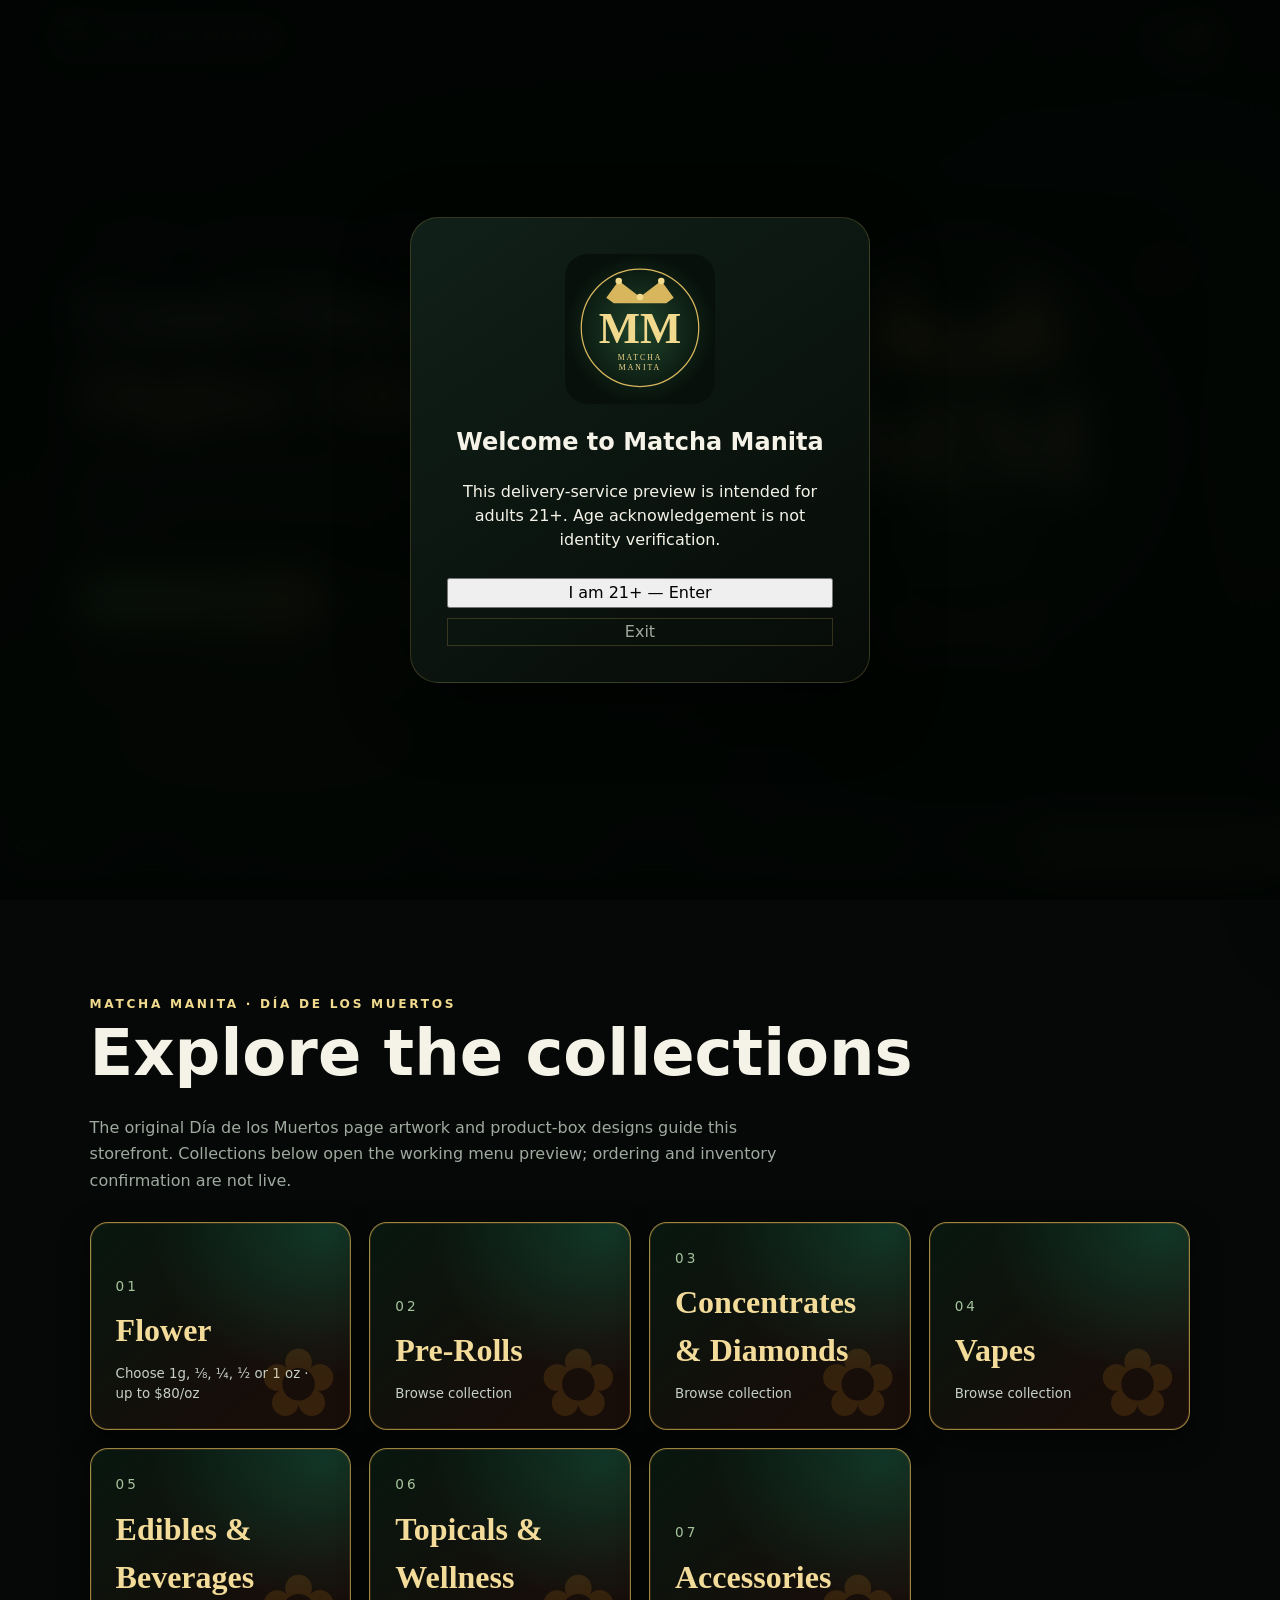
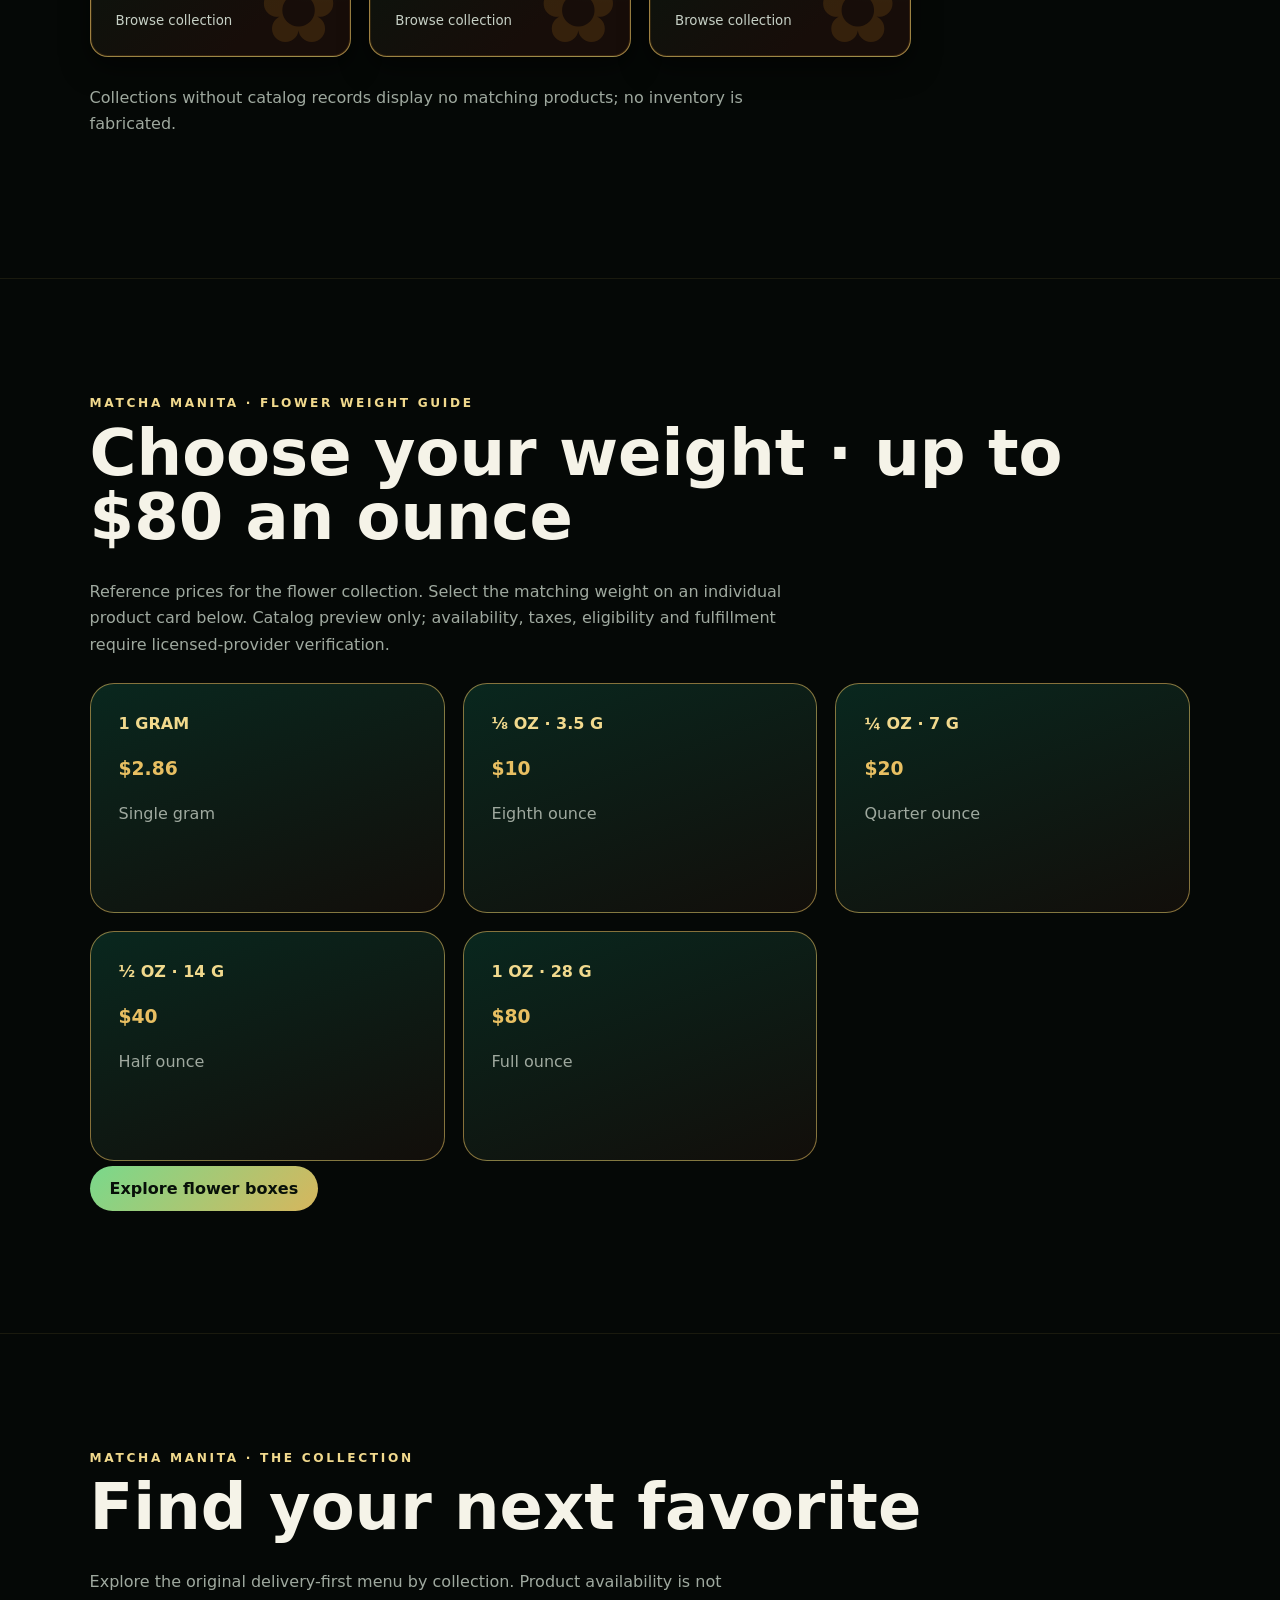
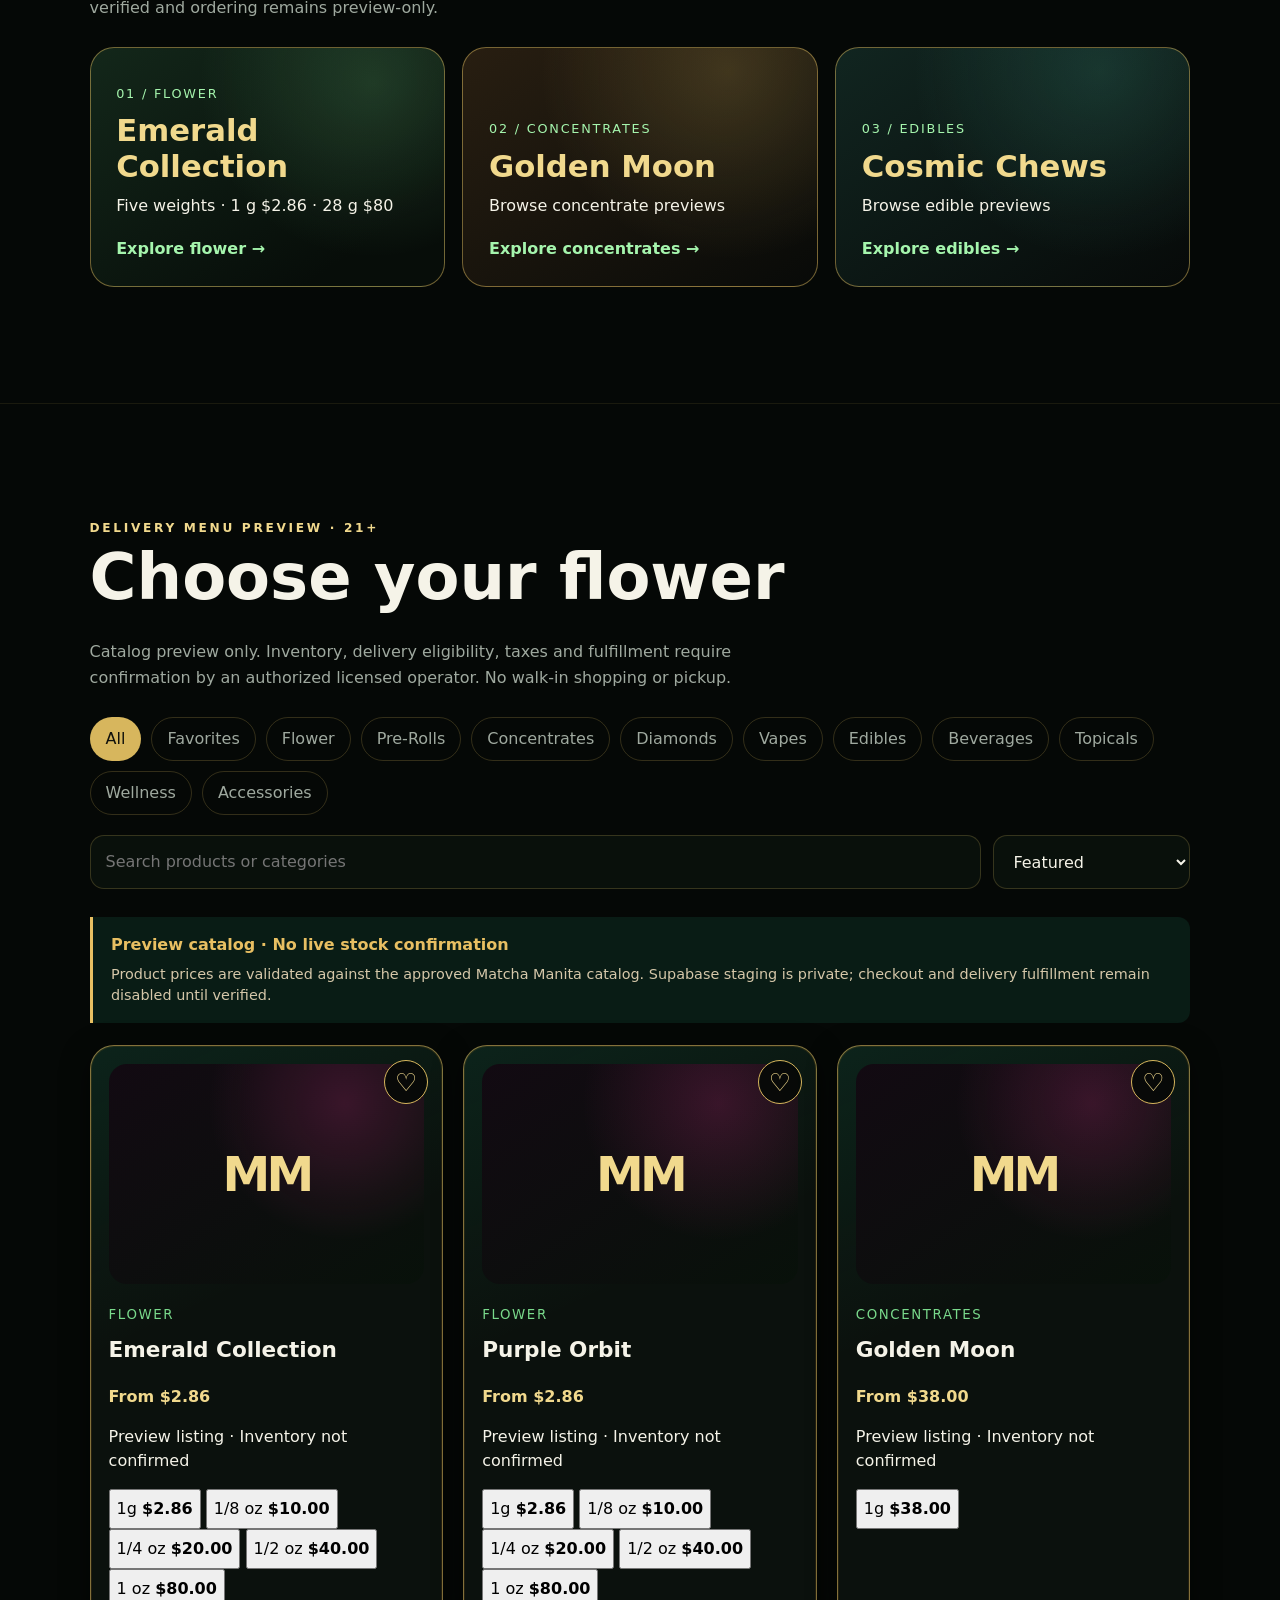
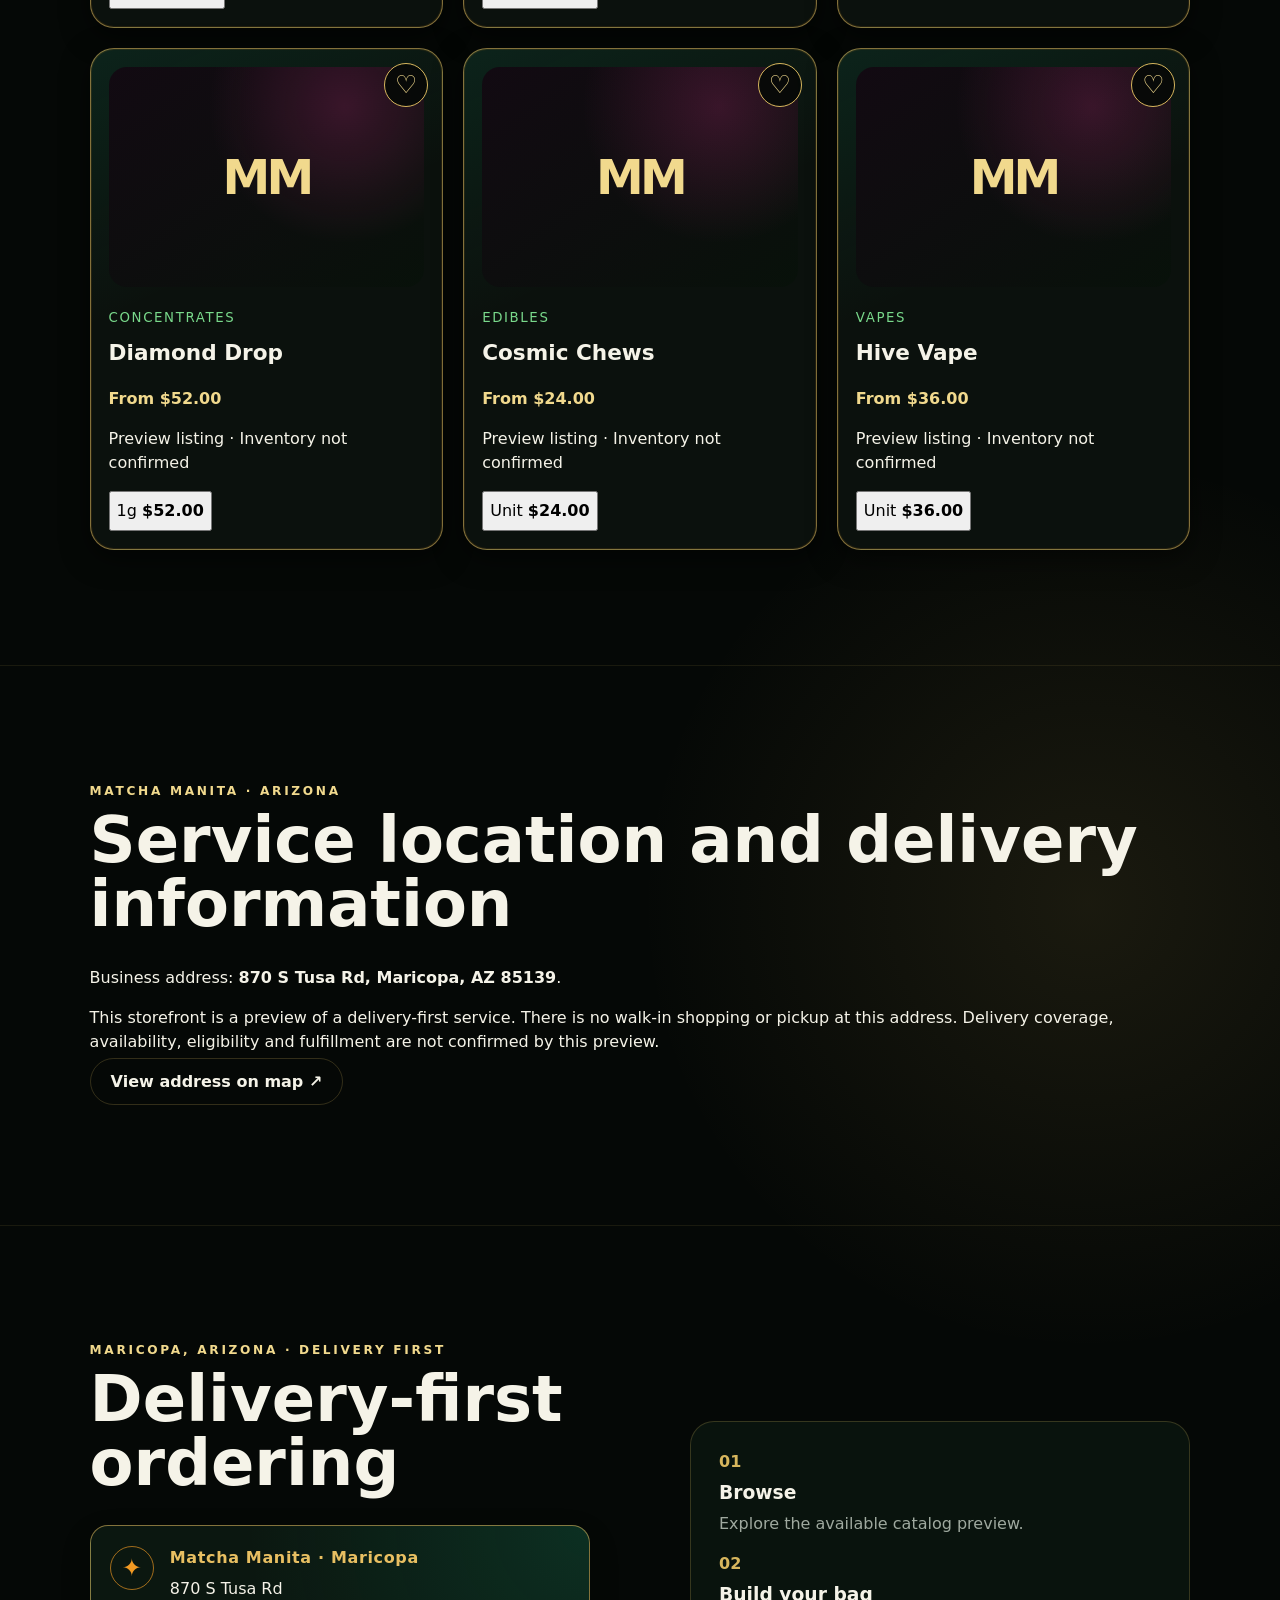
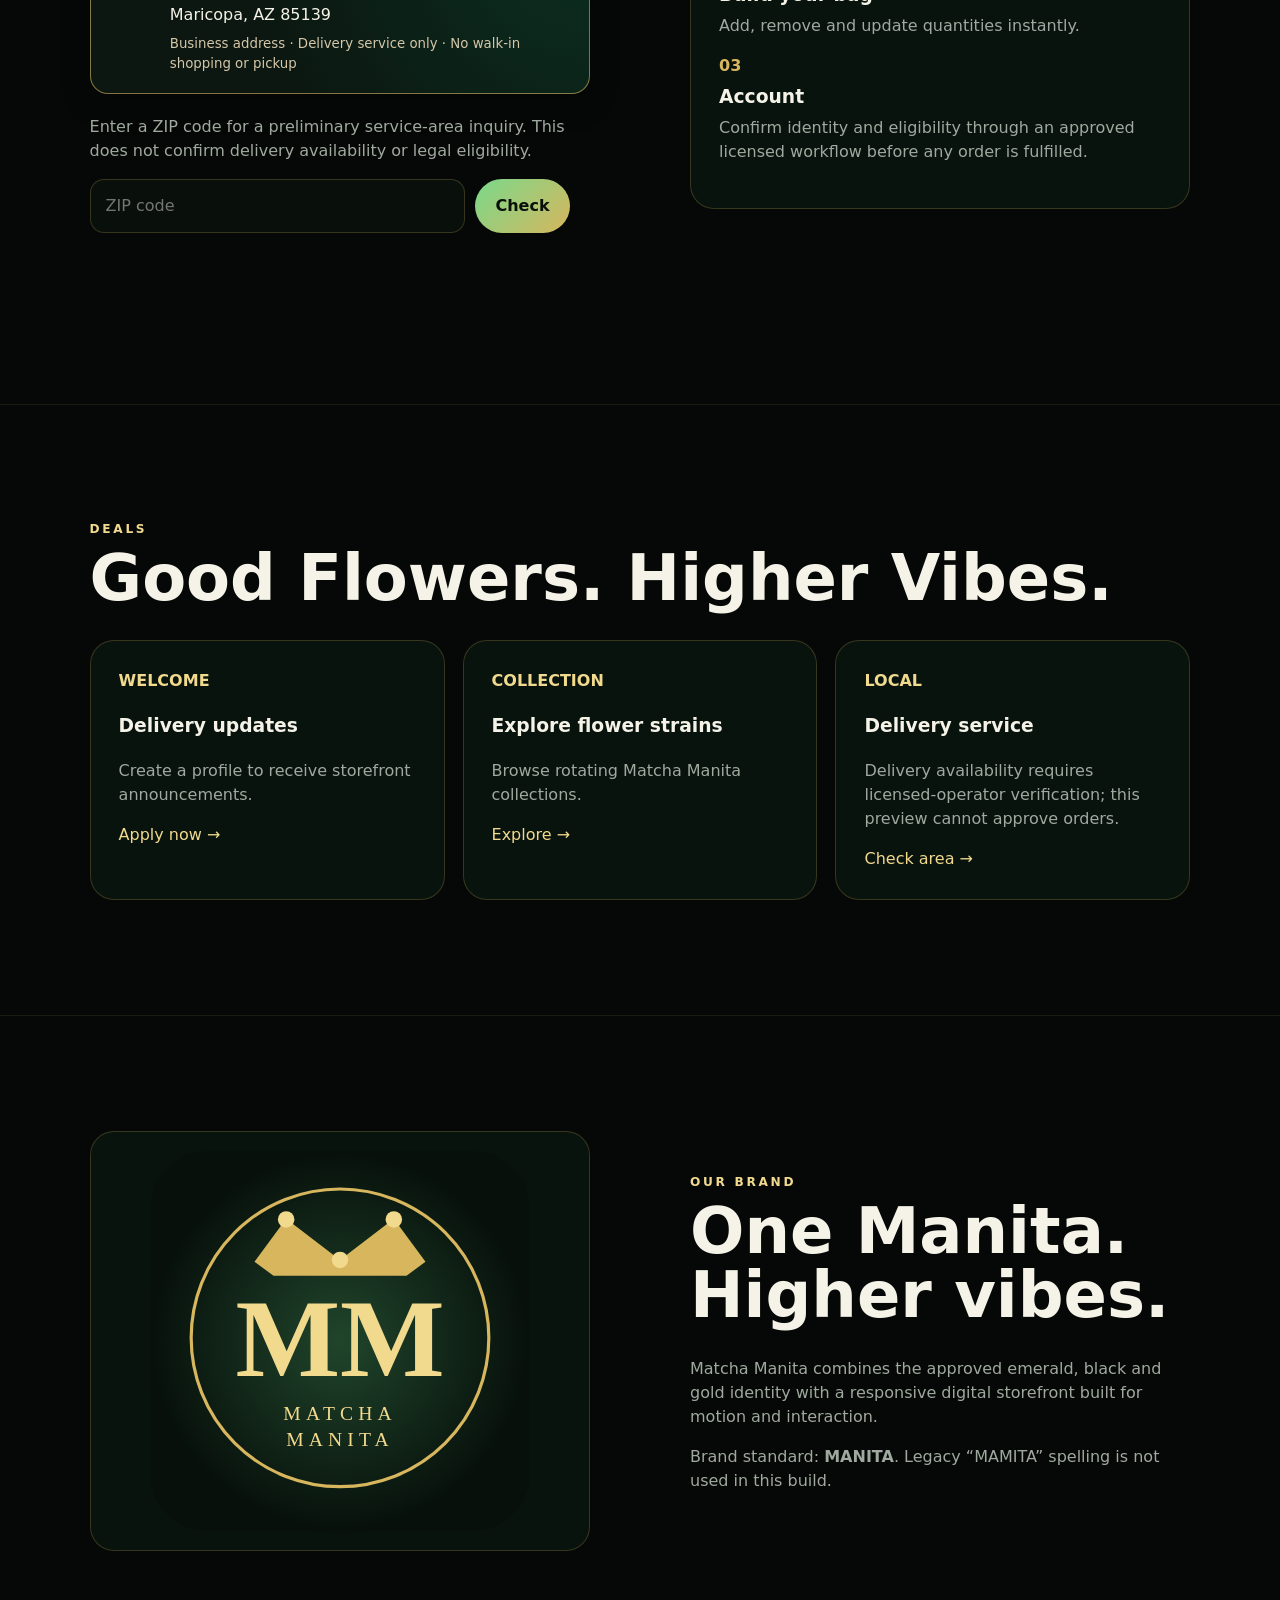
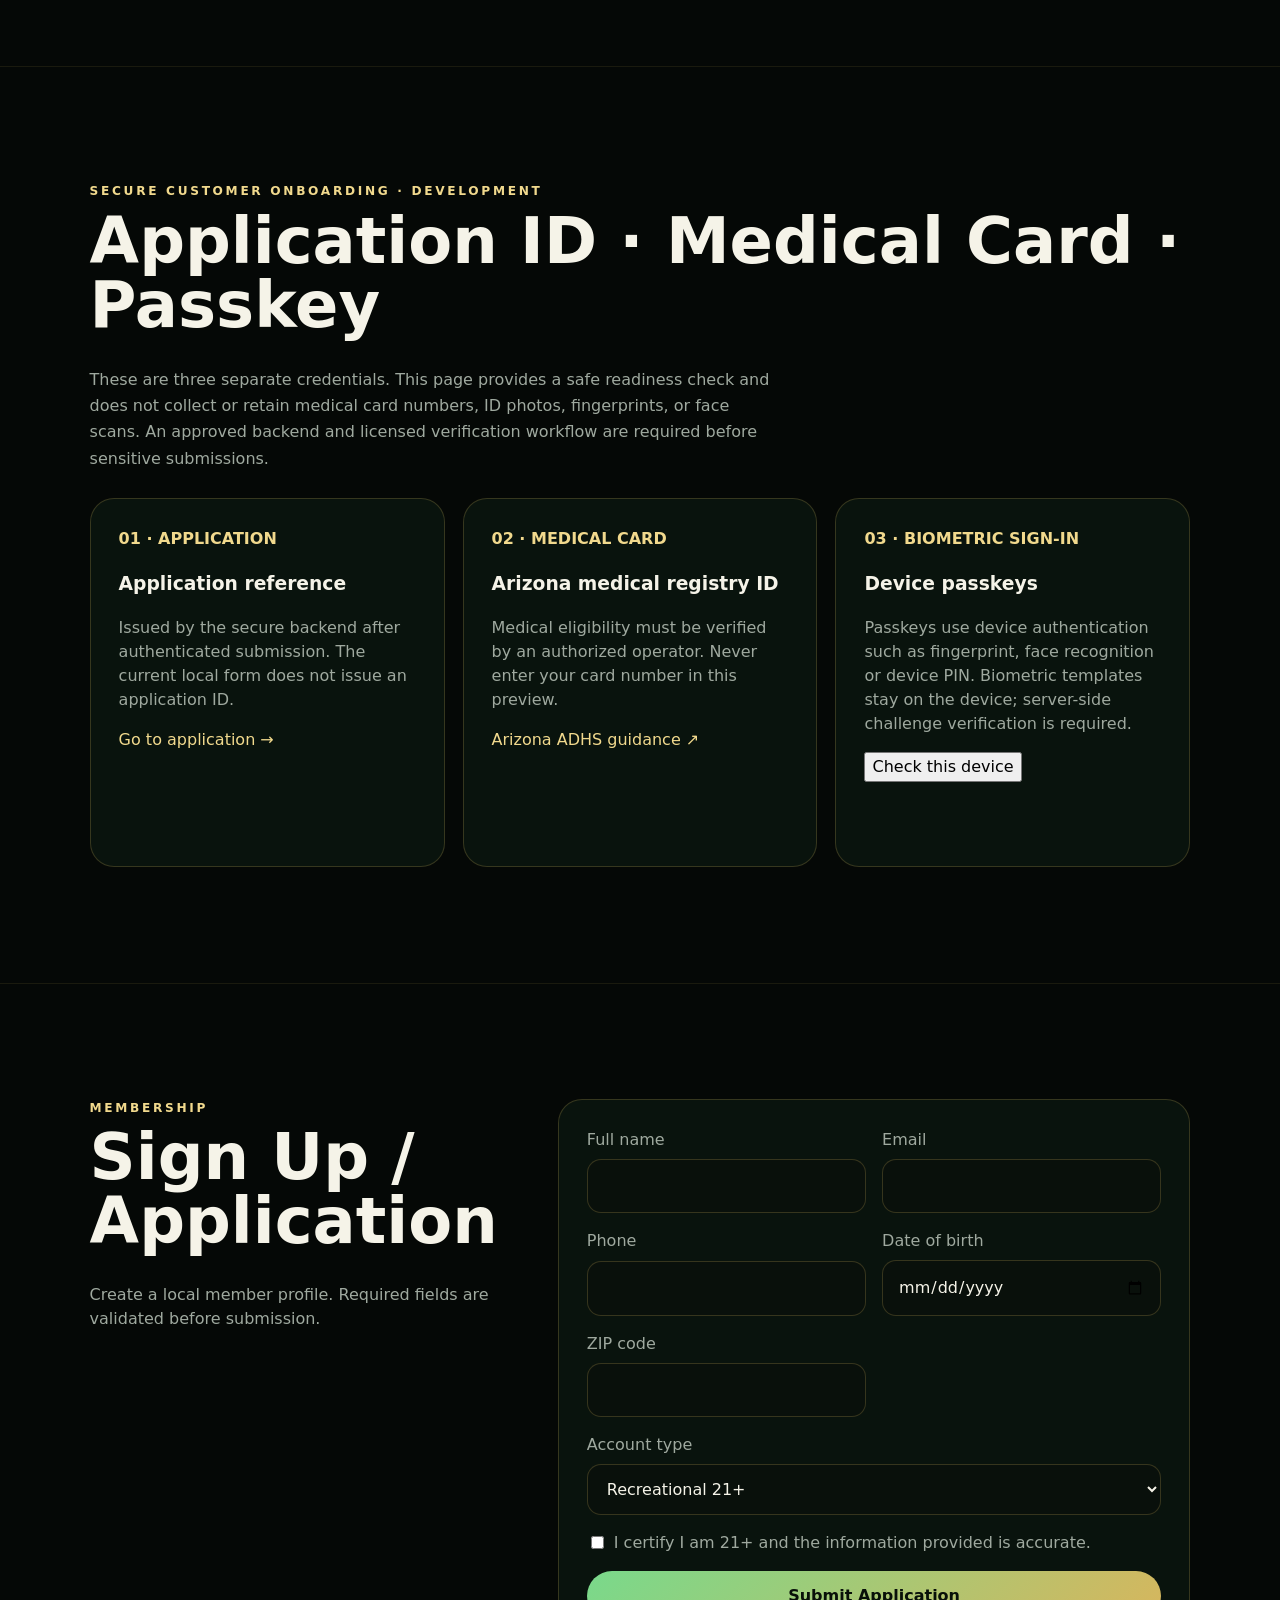
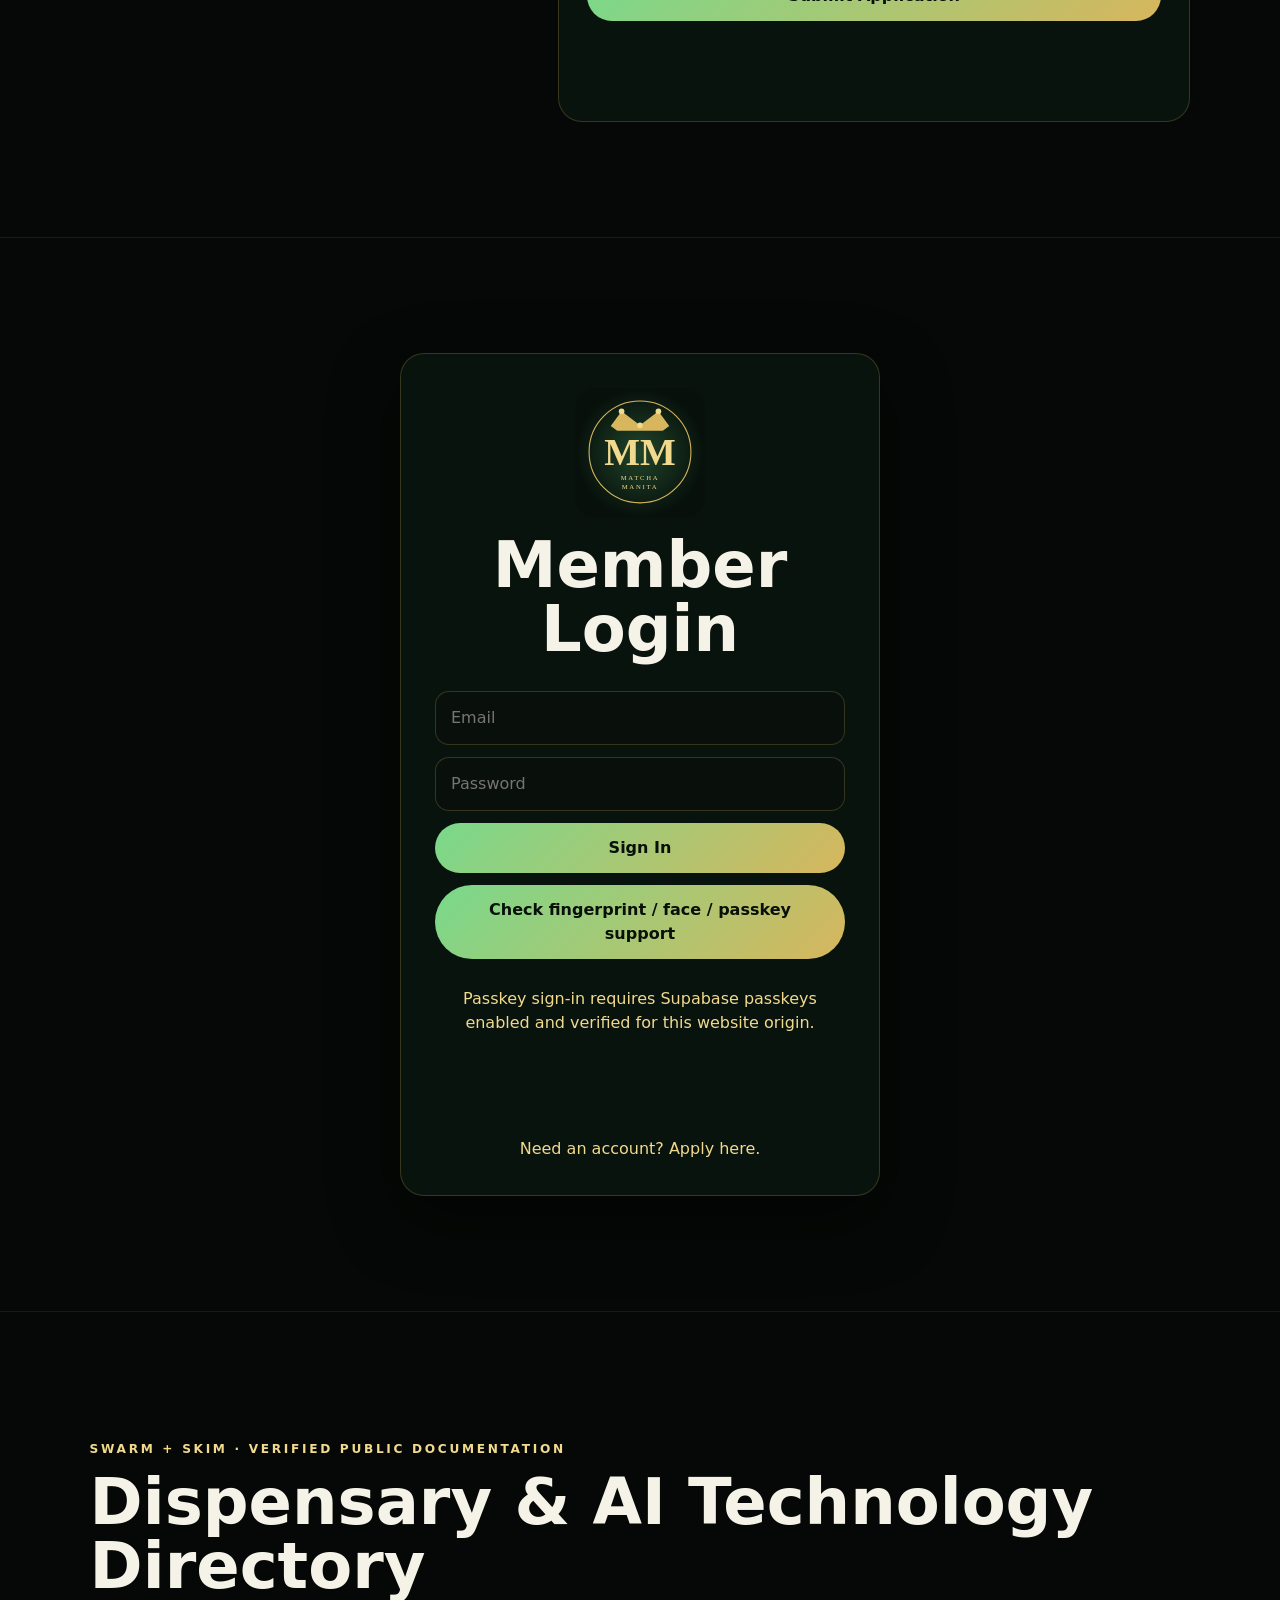
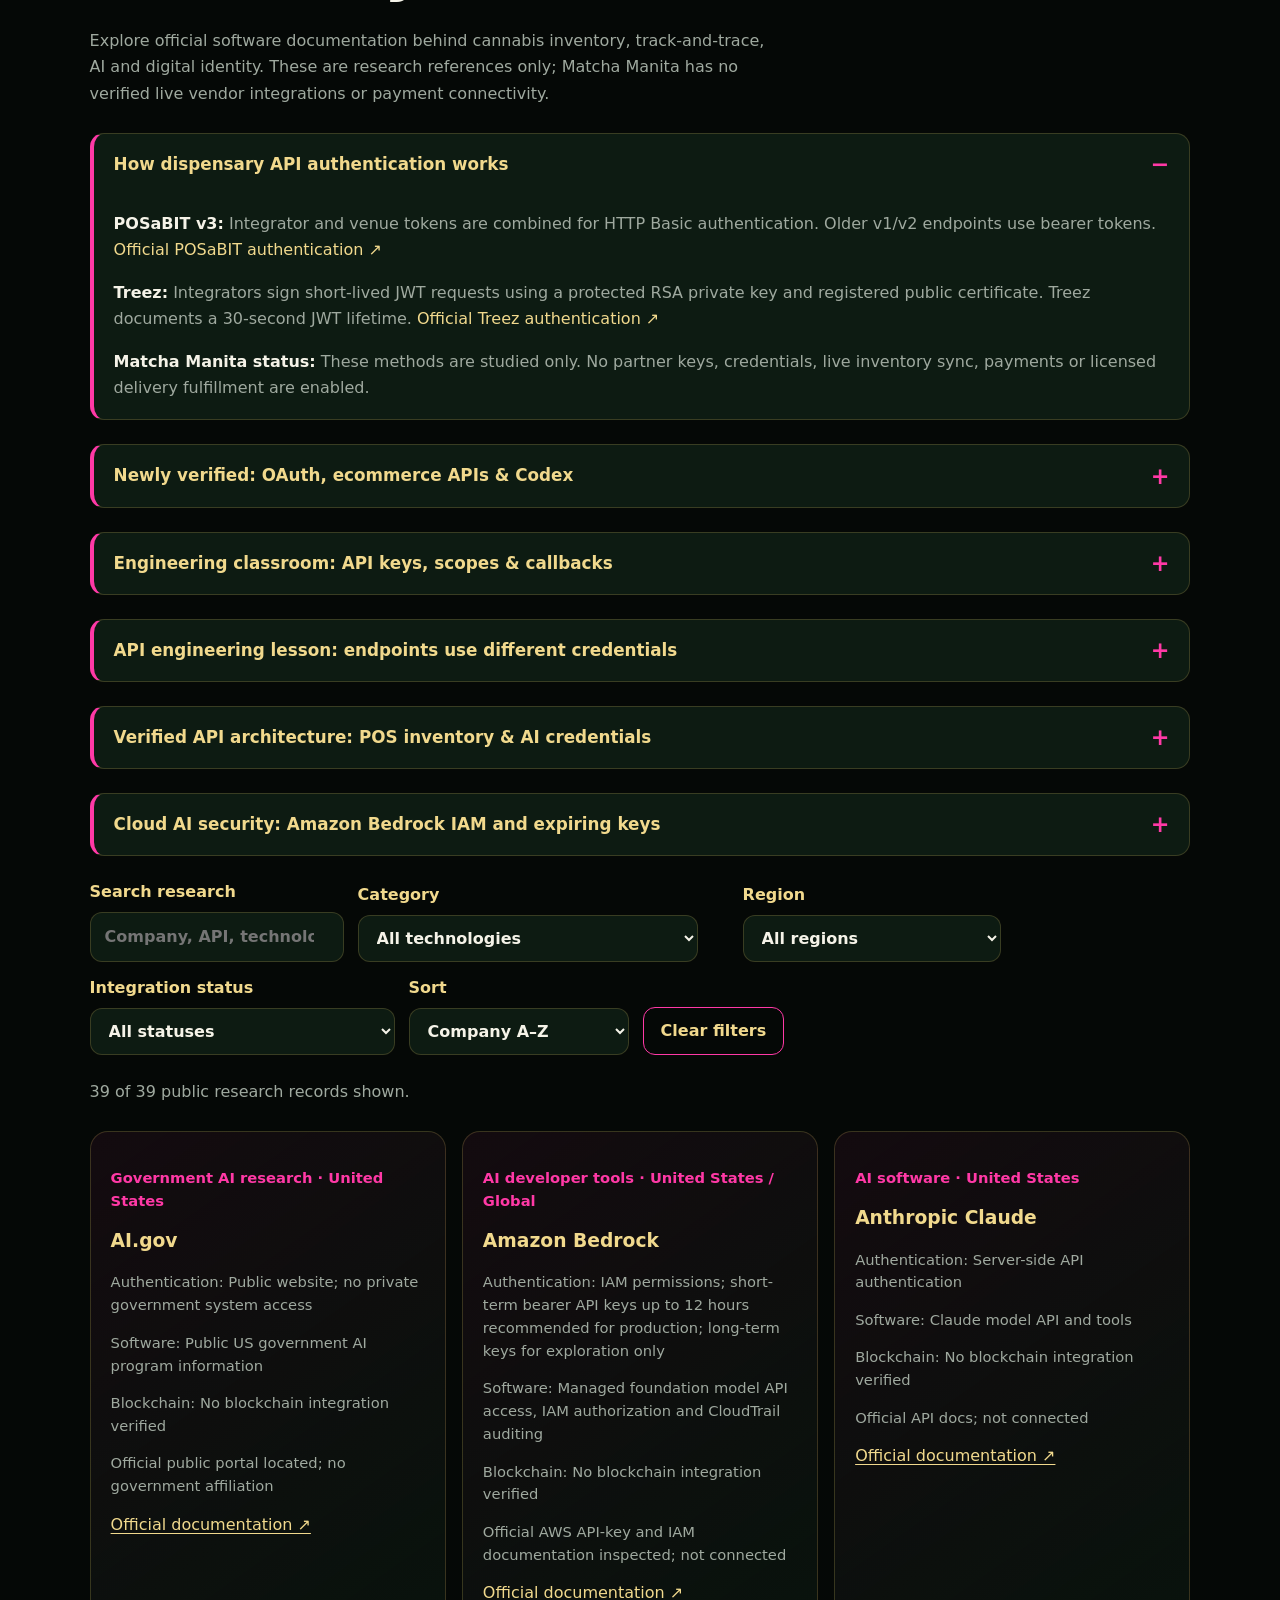
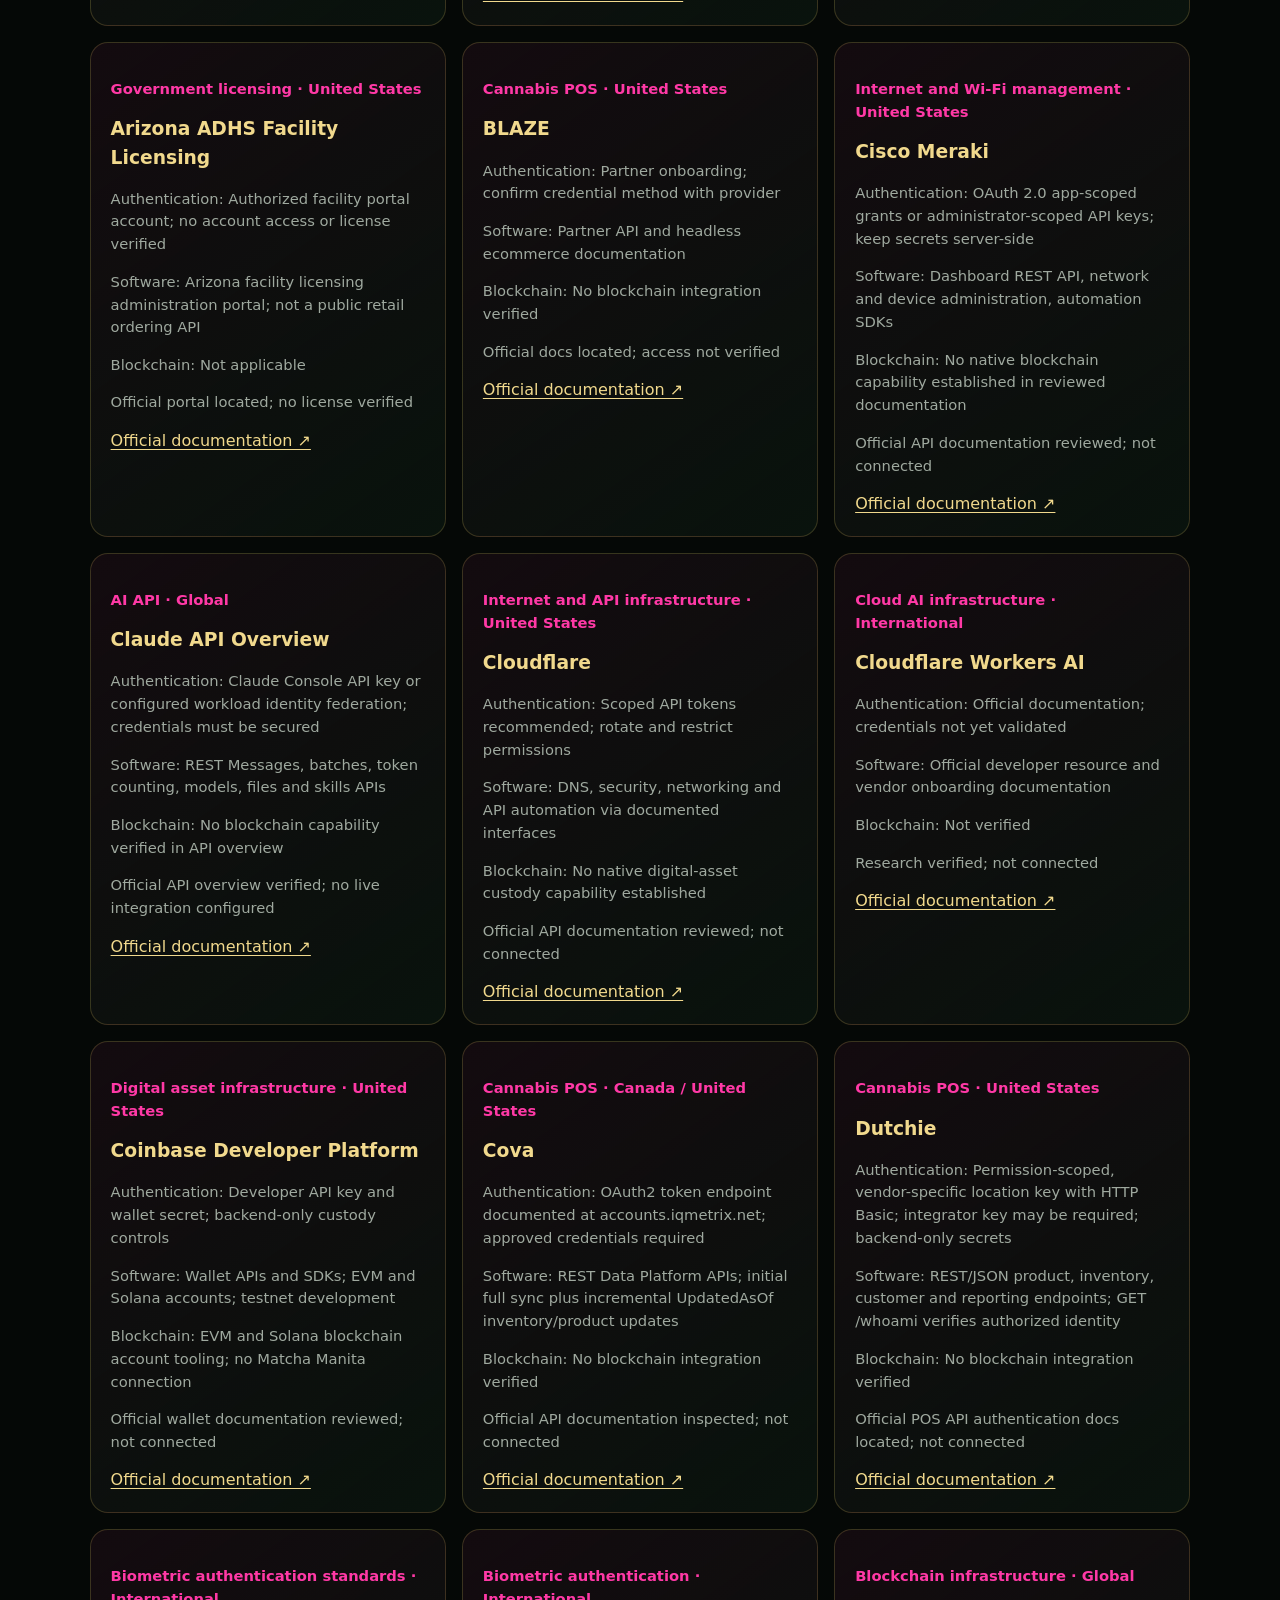
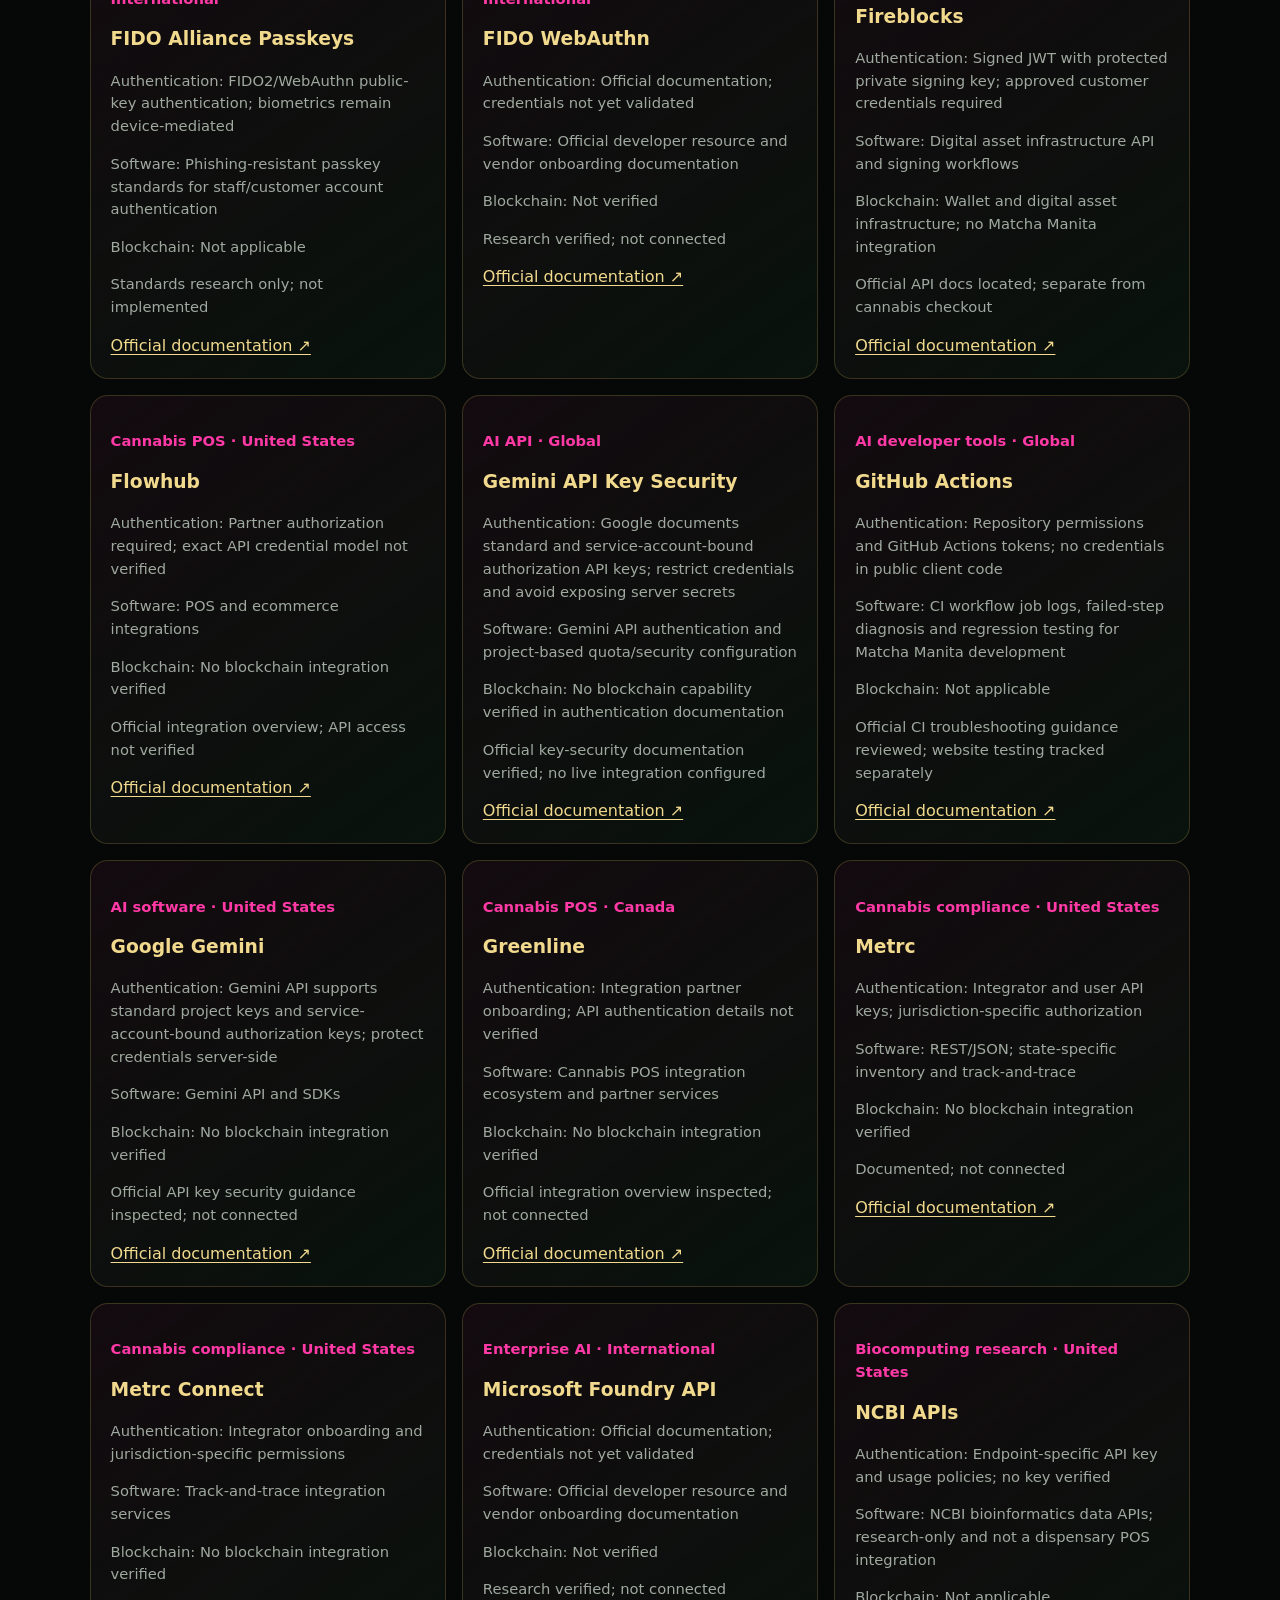
==== commit 1dad443e: "Restore research directory JavaScript on storefront" ====
--- a/index.html
+++ b/index.html
@@ -20,5 +20,5 @@
 <section id="login" class="section login"><div class="login-card"><img src="assets/matcha-manita-monogram.svg" alt="Matcha Manita"><h2>Member Login</h2><form id="loginForm"><input type="email" id="loginEmail" placeholder="Email" required><input type="password" id="loginPassword" minlength="6" placeholder="Password" required><button>Sign In</button><button type="button" id="passkeyInfoBtn" class="ghost" aria-describedby="passkeyStatus">Check fingerprint / face / passkey support</button><p id="passkeyStatus" class="status" role="status" aria-live="polite">Passkey sign-in requires Supabase passkeys enabled and verified for this website origin.</p><p id="loginStatus" class="status" role="status" aria-live="polite"></p></form><a href="#apply">Need an account? Apply here.</a></div></section>
 <section class="section mm-research" id="technology-directory" aria-labelledby="directory-title"><div class="section-head"><div><p class="eyebrow">SWARM + SKIM · Verified public documentation</p><h2 id="directory-title">Dispensary &amp; AI Technology Directory</h2><p class="menu-disclaimer">Explore official software documentation behind cannabis inventory, track-and-trace, AI and digital identity. These are research references only; Matcha Manita has no verified live vendor integrations or payment connectivity.</p></div></div><details class="mm-security-note" open><summary>How dispensary API authentication works</summary><div class="mm-lesson-body"><p><strong>POSaBIT v3:</strong> Integrator and venue tokens are combined for HTTP Basic authentication. Older v1/v2 endpoints use bearer tokens. <a href="https://developer.posabit.com/authentication.html" target="_blank" rel="noopener noreferrer">Official POSaBIT authentication ↗</a></p><p><strong>Treez:</strong> Integrators sign short-lived JWT requests using a protected RSA private key and registered public certificate. Treez documents a 30-second JWT lifetime. <a href="https://code.treez.io/reference/authentication" target="_blank" rel="noopener noreferrer">Official Treez authentication ↗</a></p><p><strong>Matcha Manita status:</strong> These methods are studied only. No partner keys, credentials, live inventory sync, payments or licensed delivery fulfillment are enabled.</p></div></details><details class="mm-security-note"><summary>Newly verified: OAuth, ecommerce APIs &amp; Codex</summary><div class="mm-lesson-body"><p><strong>Cova:</strong> Public API documentation lists an OAuth2 token endpoint and data services for product, stock, pricing and tax information. <a href="https://api.covasoft.net/Documentation" target="_blank" rel="noopener noreferrer">Cova developer documentation ↗</a></p><p><strong>Sweed:</strong> Documents a headless ecommerce API for storefront catalog and retail workflows. Access, fulfillment and payment capabilities require provider authorization. <a href="https://www.sweedpos.com/ecommerce-public-api" target="_blank" rel="noopener noreferrer">Sweed ecommerce API ↗</a></p><p><strong>OpenAI Codex:</strong> The official SDK supports server-side engineering automation; it is not a public client-side API-key integration. <a href="https://developers.openai.com/codex/codex-sdk" target="_blank" rel="noopener noreferrer">Codex SDK documentation ↗</a></p><p><strong>Digital assets:</strong> Blockchain technology research remains separate from cannabis ordering and payments. No wallets or transfers are enabled.</p></div></details><details class="mm-security-note"><summary>Engineering classroom: API keys, scopes &amp; callbacks</summary><div class="mm-lesson-body"><p><strong>Dutchie:</strong> Permission-scoped keys control access to inventory, customers and reporting. A vendor-issued key must be stored on an authorized backend, never in website JavaScript. <a href="https://api.pos.dutchie.com/swagger/index.html" target="_blank" rel="noopener noreferrer">Official API reference ↗</a></p><p><strong>POSaBIT:</strong> Authorized order integrations can poll REST status endpoints or receive status callbacks. Callback receivers must validate requests and prevent duplicate processing before use. <a href="https://developer.posabit.com/webhooks.html" target="_blank" rel="noopener noreferrer">Official webhook guide ↗</a></p><p><strong>Cova:</strong> Documents incremental product data updates; production integrations should avoid repeatedly requesting full inventories. <a href="https://api.covasoft.net/Documentation" target="_blank" rel="noopener noreferrer">Official API docs ↗</a></p><p><strong>Architecture rule:</strong> Browser → approved backend → provider API. Keep secrets server-side; log only non-sensitive metadata. No live order, payment, cannabis fulfillment or blockchain transfer is enabled.</p></div></details><details class="mm-security-note"><summary>API engineering lesson: endpoints use different credentials</summary><div class="mm-lesson-body"><p><strong>POSaBIT menu feed:</strong> The documented JSON catalog feed uses a feed key and Bearer API token. General POSaBIT v3 API endpoints document integrator-plus-venue HTTP Basic authentication. Always verify each endpoint's authentication method; never paste provider tokens into browser code. <a href="https://developer.posabit.com/menu-feeds.html" target="_blank" rel="noopener noreferrer">Menu feed documentation ↗</a></p><p><strong>AI software agents:</strong> OpenAI's Agents SDK describes tool orchestration, guardrails, human review and tracing. For a dispensary website, any future agent must run server-side, use approved data only, and require human review for consequential actions. <a href="https://developers.openai.com/api/docs/guides/agents/sdk" target="_blank" rel="noopener noreferrer">Official Agents SDK ↗</a></p></div></details><details class="mm-security-note"><summary>Verified API architecture: POS inventory &amp; AI credentials</summary><div class="mm-lesson-body"><p><strong>POSaBIT v3:</strong> Official venue documentation lists inventory, menu feed, incoming orders, customer and sales history endpoints. Availability in documentation does not grant access to dispensary data. <a href="https://developer.posabit.com/venue-api-v3.html" target="_blank" rel="noopener noreferrer">Venue API reference ↗</a></p><p><strong>Google Gemini:</strong> Official documentation distinguishes standard project API keys from service-account-bound authorization keys. Never publish either credential in storefront code. <a href="https://ai.google.dev/gemini-api/docs/api-key" target="_blank" rel="noopener noreferrer">Gemini key guidance ↗</a></p><p><strong>OpenAI:</strong> Production guidance covers credential security and operational safeguards for real applications. Any future Matcha Manita AI service requires approved backend deployment and privacy review. <a href="https://developers.openai.com/api/docs/guides/production-best-practices" target="_blank" rel="noopener noreferrer">Production guidance ↗</a></p></div></details><details class="mm-security-note"><summary>Cloud AI security: Amazon Bedrock IAM and expiring keys</summary><div class="mm-lesson-body"><p><strong>Amazon Bedrock:</strong> AWS documents short-term Bearer API keys with a maximum 12-hour lifetime, inheriting IAM principal permissions, and recommends them for production. Long-term keys are described for exploration. <a href="https://docs.aws.amazon.com/bedrock/latest/userguide/api-keys.html" target="_blank" rel="noopener noreferrer">Official API key guide ↗</a></p><p><strong>Engineering practice:</strong> Keep model credentials on a permission-restricted backend, use expiring access and audit logs, and never expose cloud access tokens to storefront visitors. <a href="https://docs.aws.amazon.com/bedrock/latest/userguide/security-iam.html" target="_blank" rel="noopener noreferrer">AWS IAM reference ↗</a></p></div></details><div class="mm-directory-controls"><label for="directorySearch">Search research <input type="search" id="directorySearch" placeholder="Company, API, technology" autocomplete="off"></label><label for="directoryCategory">Category <select id="directoryCategory"><option value="">All technologies</option></select></label><label for="directoryRegion">Region <select id="directoryRegion"><option value="">All regions</option></select></label><label for="directoryReadiness">Integration status <select id="directoryReadiness"><option value="">All statuses</option><option value="documented">Documented, not connected</option><option value="provider-approval-required">Provider approval required</option><option value="verified-live">Verified live</option><option value="untracked">Not assessed</option></select></label><label for="directorySort">Sort <select id="directorySort"><option value="name">Company A–Z</option><option value="category">Category A–Z</option></select></label><button id="directoryReset" type="button" class="mm-directory-reset">Clear filters</button></div><p id="directoryStatus" class="menu-disclaimer" role="status" aria-live="polite">Loading research directory…</p><div id="directoryGrid" class="mm-directory-grid"></div><p class="menu-disclaimer">No API keys, credentials, restricted company code, wallet transfers or real cannabis orders are available from this directory.</p></section></main>
 <aside class="drawer" id="drawer" aria-label="Shopping bag"><button id="closeCart">×</button><h2>Your Hive Bag</h2><div id="cartItems"></div><div class="total"><span>Total</span><strong id="cartTotal">$0.00</strong></div><button id="checkoutBtn" type="button" disabled aria-disabled="true" title="Checkout is unavailable until licensed fulfillment and payment integrations are verified">Checkout unavailable — preview only</button><p id="checkoutStatus" class="status" role="status" aria-live="polite">Ordering and payment are not enabled in this preview. No payment or digital-asset transfers can be initiated.</p></aside><div class="scrim" id="scrim"></div>
-<footer><img src="assets/matcha-manita-monogram.svg" alt="Matcha Manita"><div><b>MATCHA MANITA</b><p>Arizona cannabis delivery preview • Adults 21+ only • No orders fulfilled from this demo</p><address>Business address: 870 S Tusa Rd, Maricopa, AZ 85139</address><p>Delivery service only — no walk-in shopping or pickup.</p></div><a href="#top">Back to top ↑</a></footer><script src="app.js"></script><script>(function(){const b=document.getElementById("identityPasskeyCheck"),s=document.getElementById("identityPasskeyResult");b?.addEventListener("click",function(){const ok=window.isSecureContext&&typeof window.PublicKeyCredential!=="undefined";s.textContent=ok?"This device exposes passkey support. Enrollment and sign-in require a verified server challenge; no biometric data was collected.":"Passkeys require HTTPS and a compatible browser/device. No biometric data was collected.";});})();</script></body></html>
+<footer><img src="assets/matcha-manita-monogram.svg" alt="Matcha Manita"><div><b>MATCHA MANITA</b><p>Arizona cannabis delivery preview • Adults 21+ only • No orders fulfilled from this demo</p><address>Business address: 870 S Tusa Rd, Maricopa, AZ 85139</address><p>Delivery service only — no walk-in shopping or pickup.</p></div><a href="#top">Back to top ↑</a></footer><script src="app.js"></script><script src="research-directory.js" defer></script><script>(function(){const b=document.getElementById("identityPasskeyCheck"),s=document.getElementById("identityPasskeyResult");b?.addEventListener("click",function(){const ok=window.isSecureContext&&typeof window.PublicKeyCredential!=="undefined";s.textContent=ok?"This device exposes passkey support. Enrollment and sign-in require a verified server challenge; no biometric data was collected.":"Passkeys require HTTPS and a compatible browser/device. No biometric data was collected.";});})();</script></body></html>
                                                                                                                                                                                                                                            
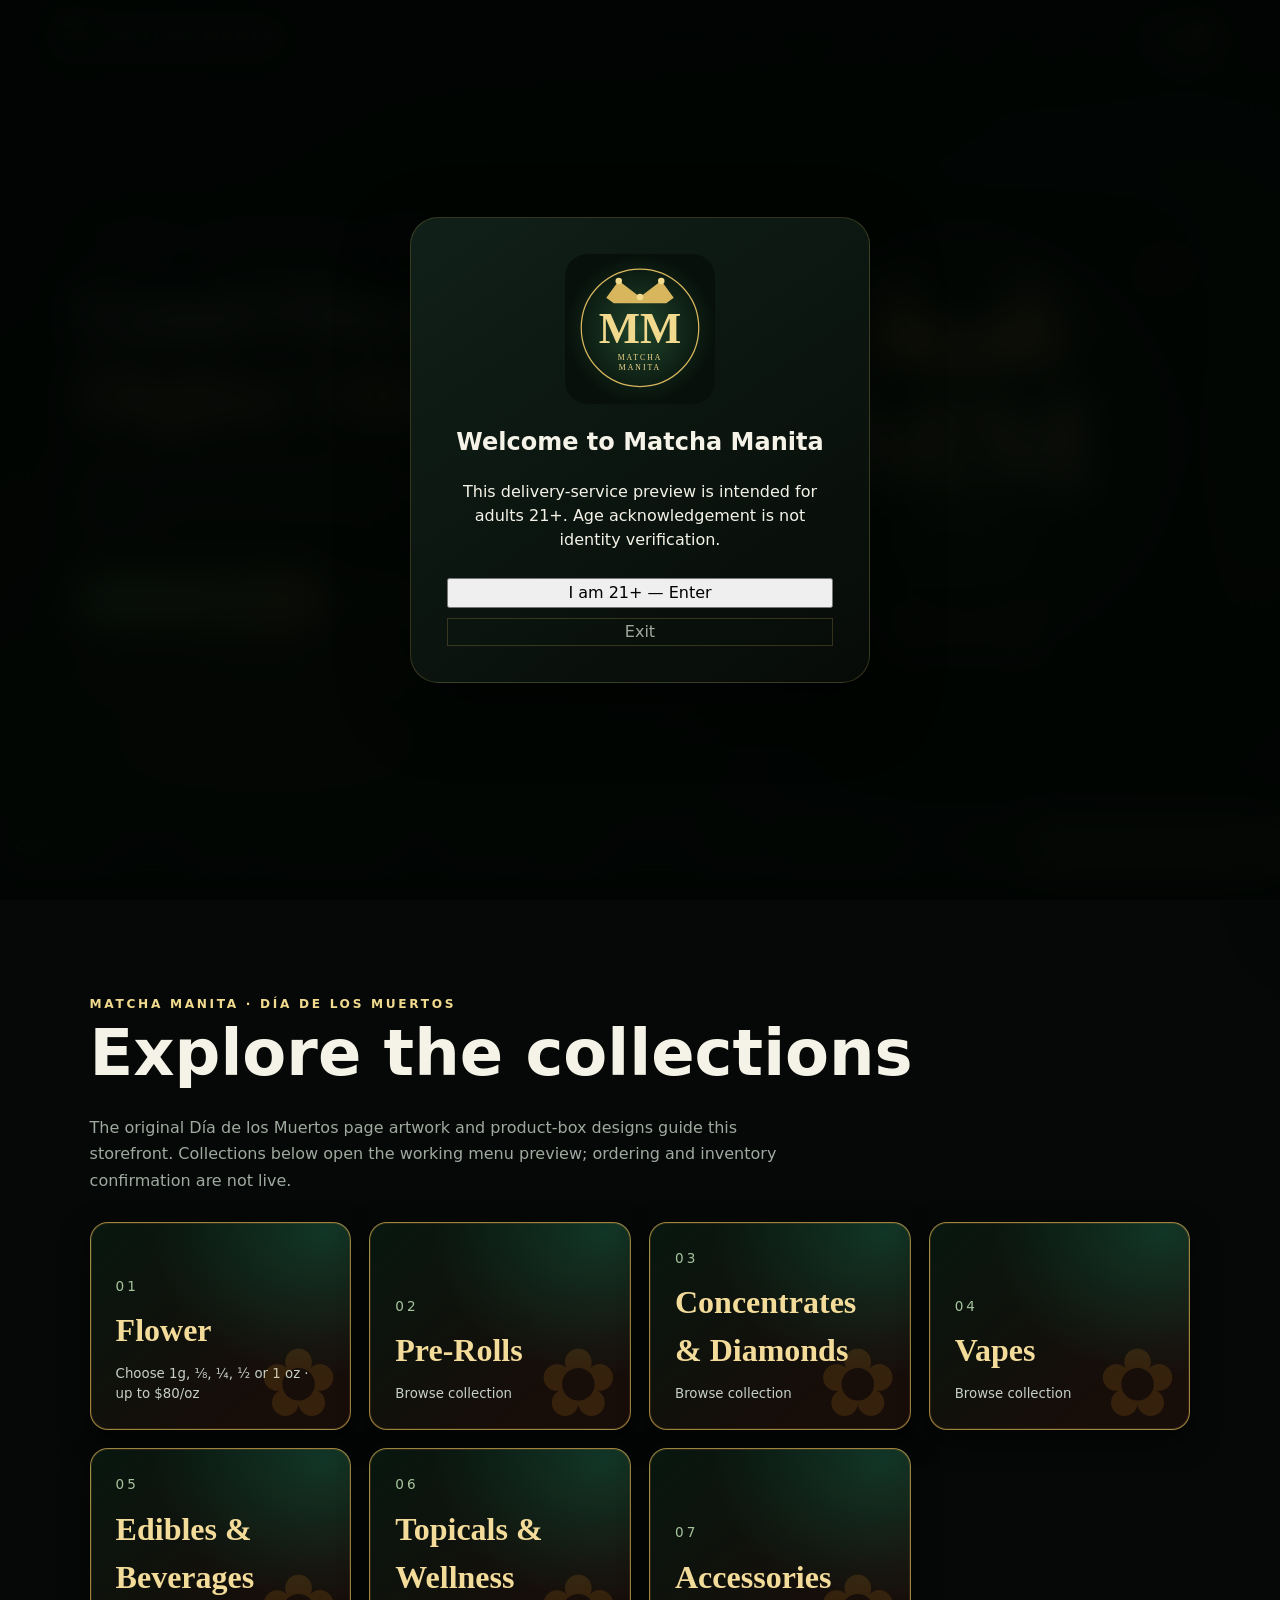
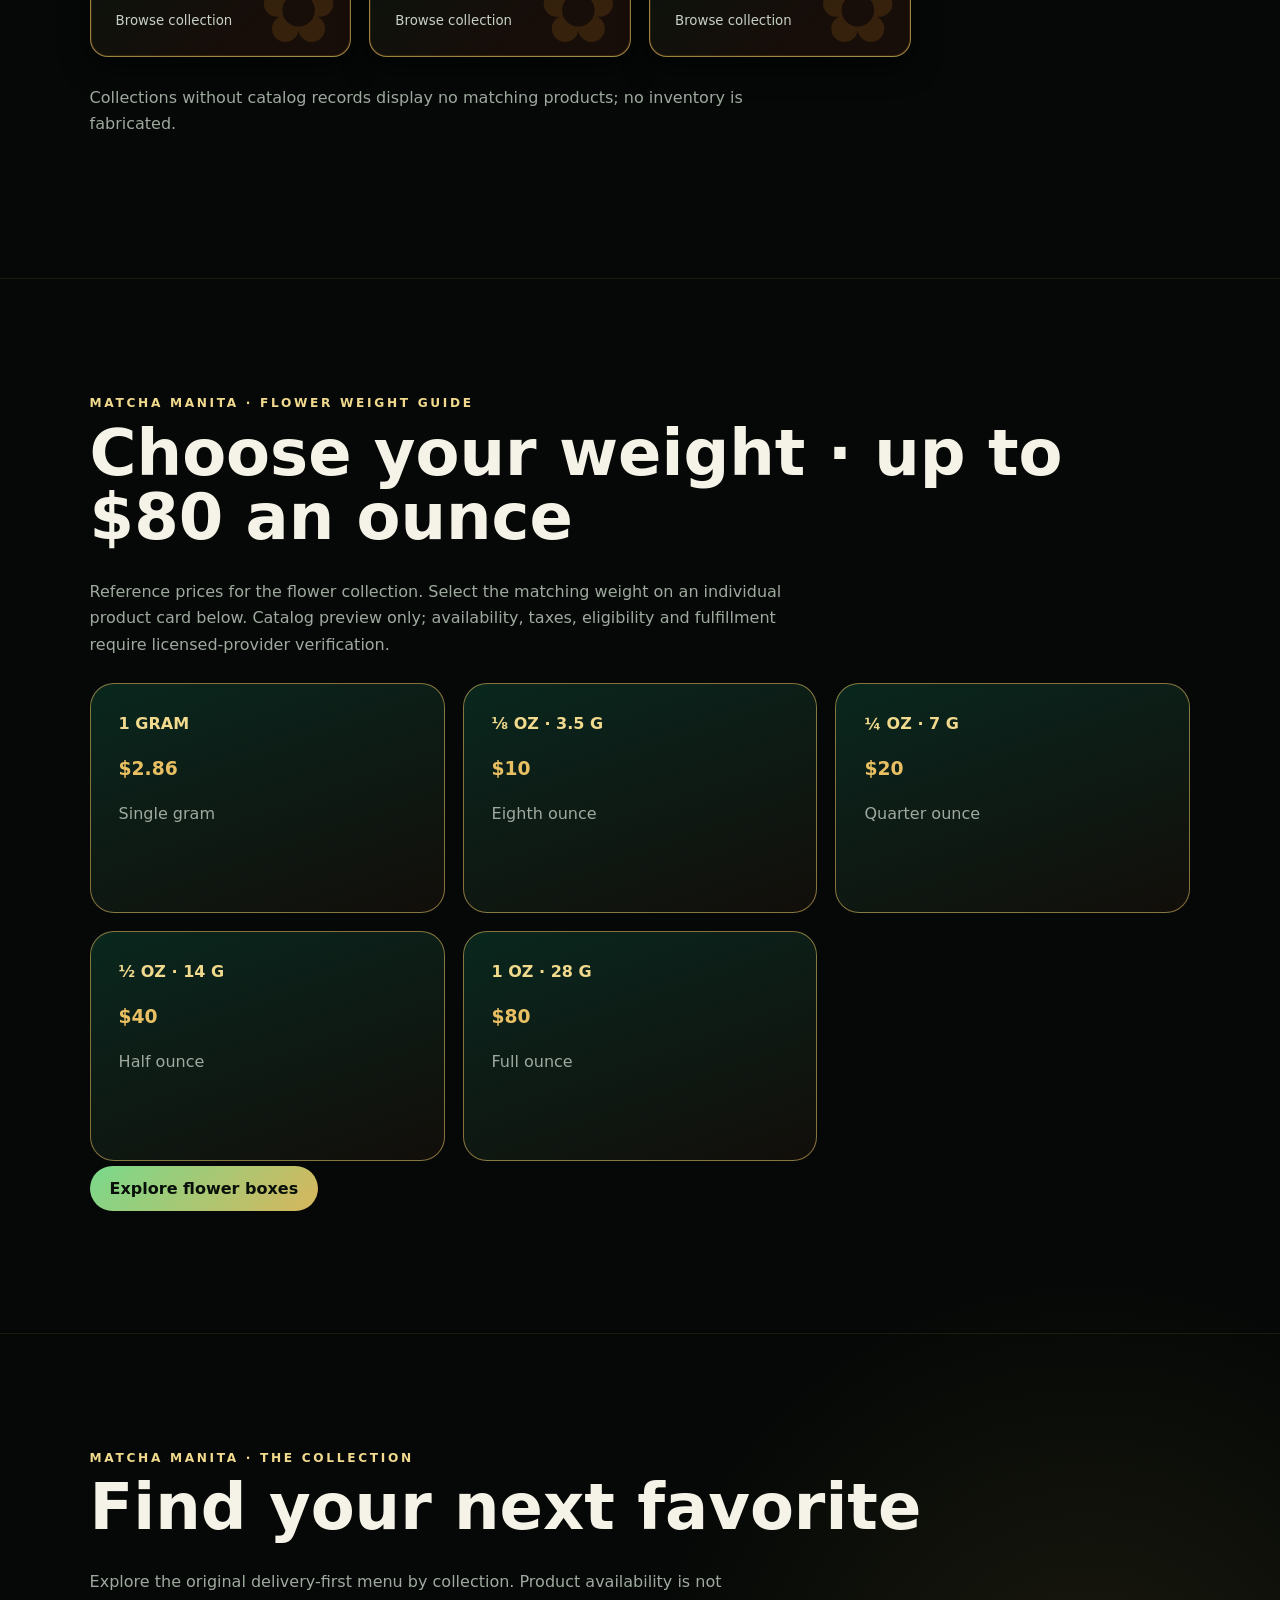
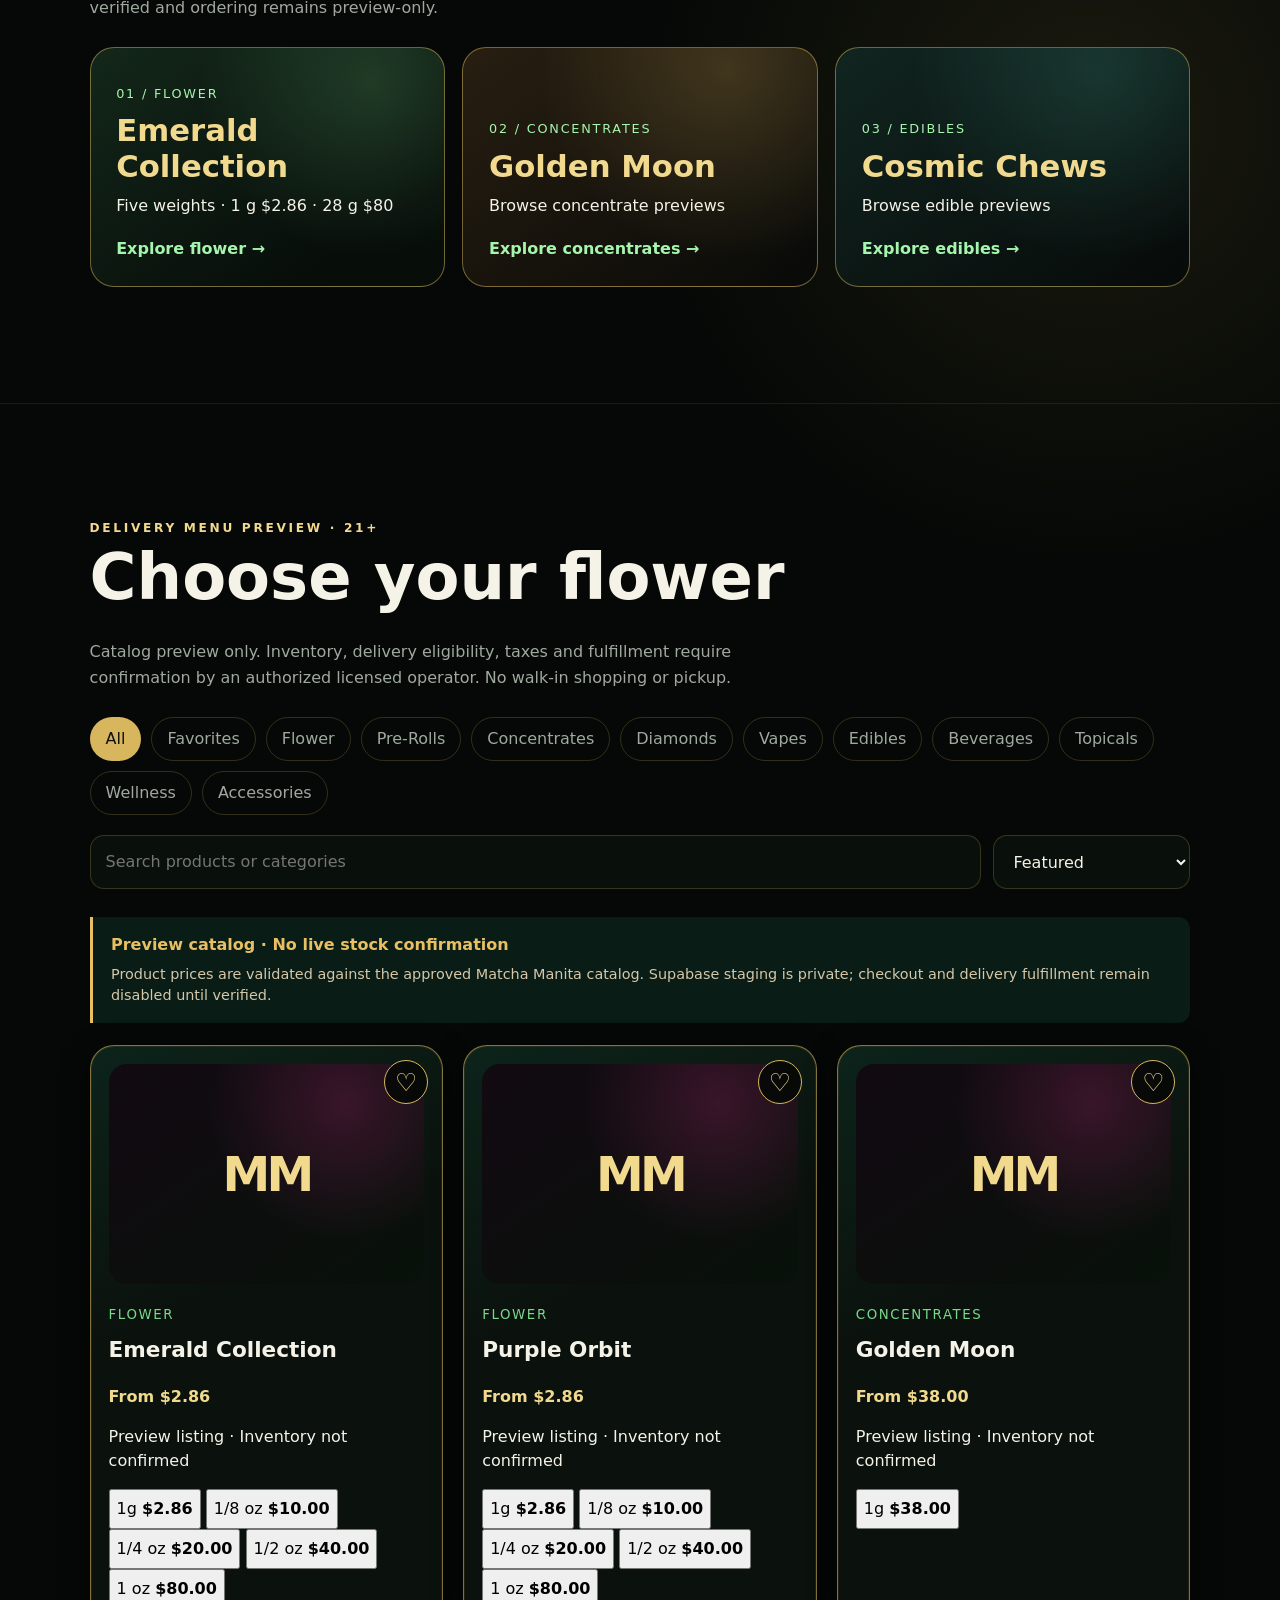
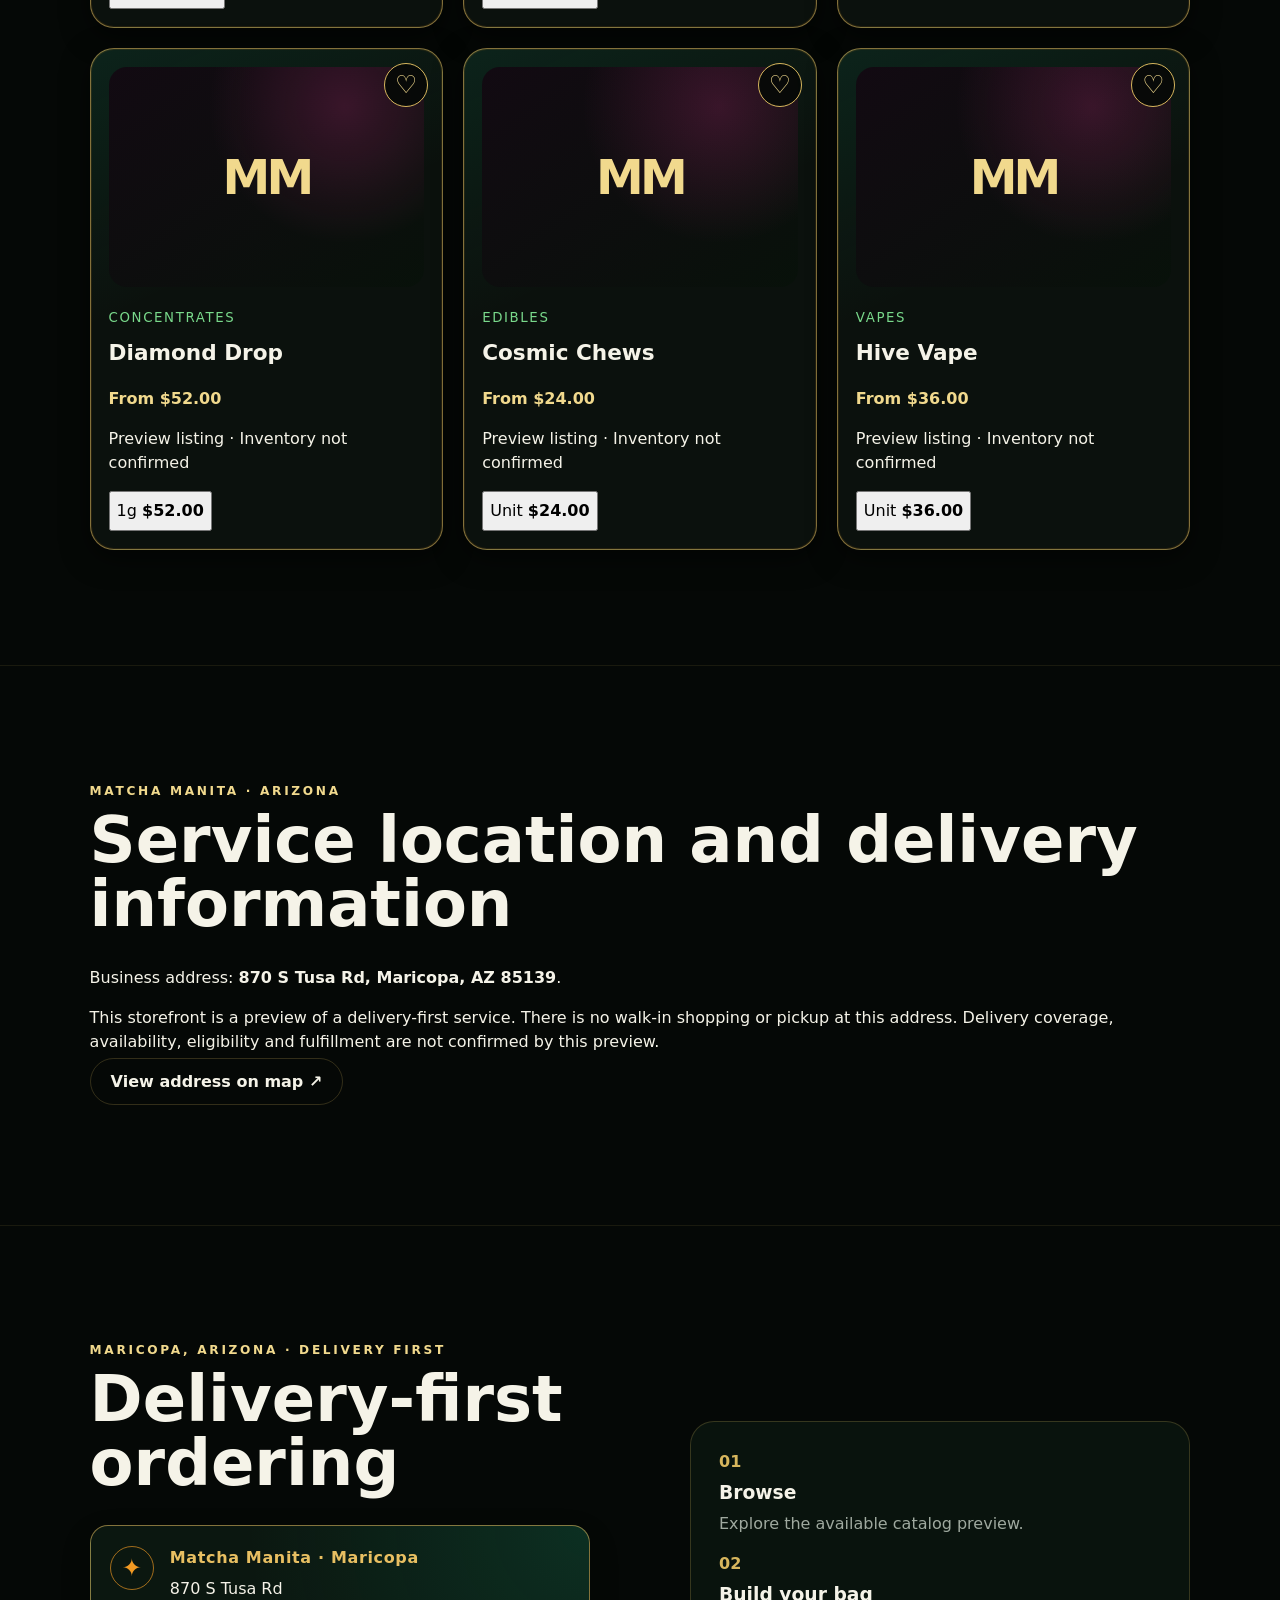
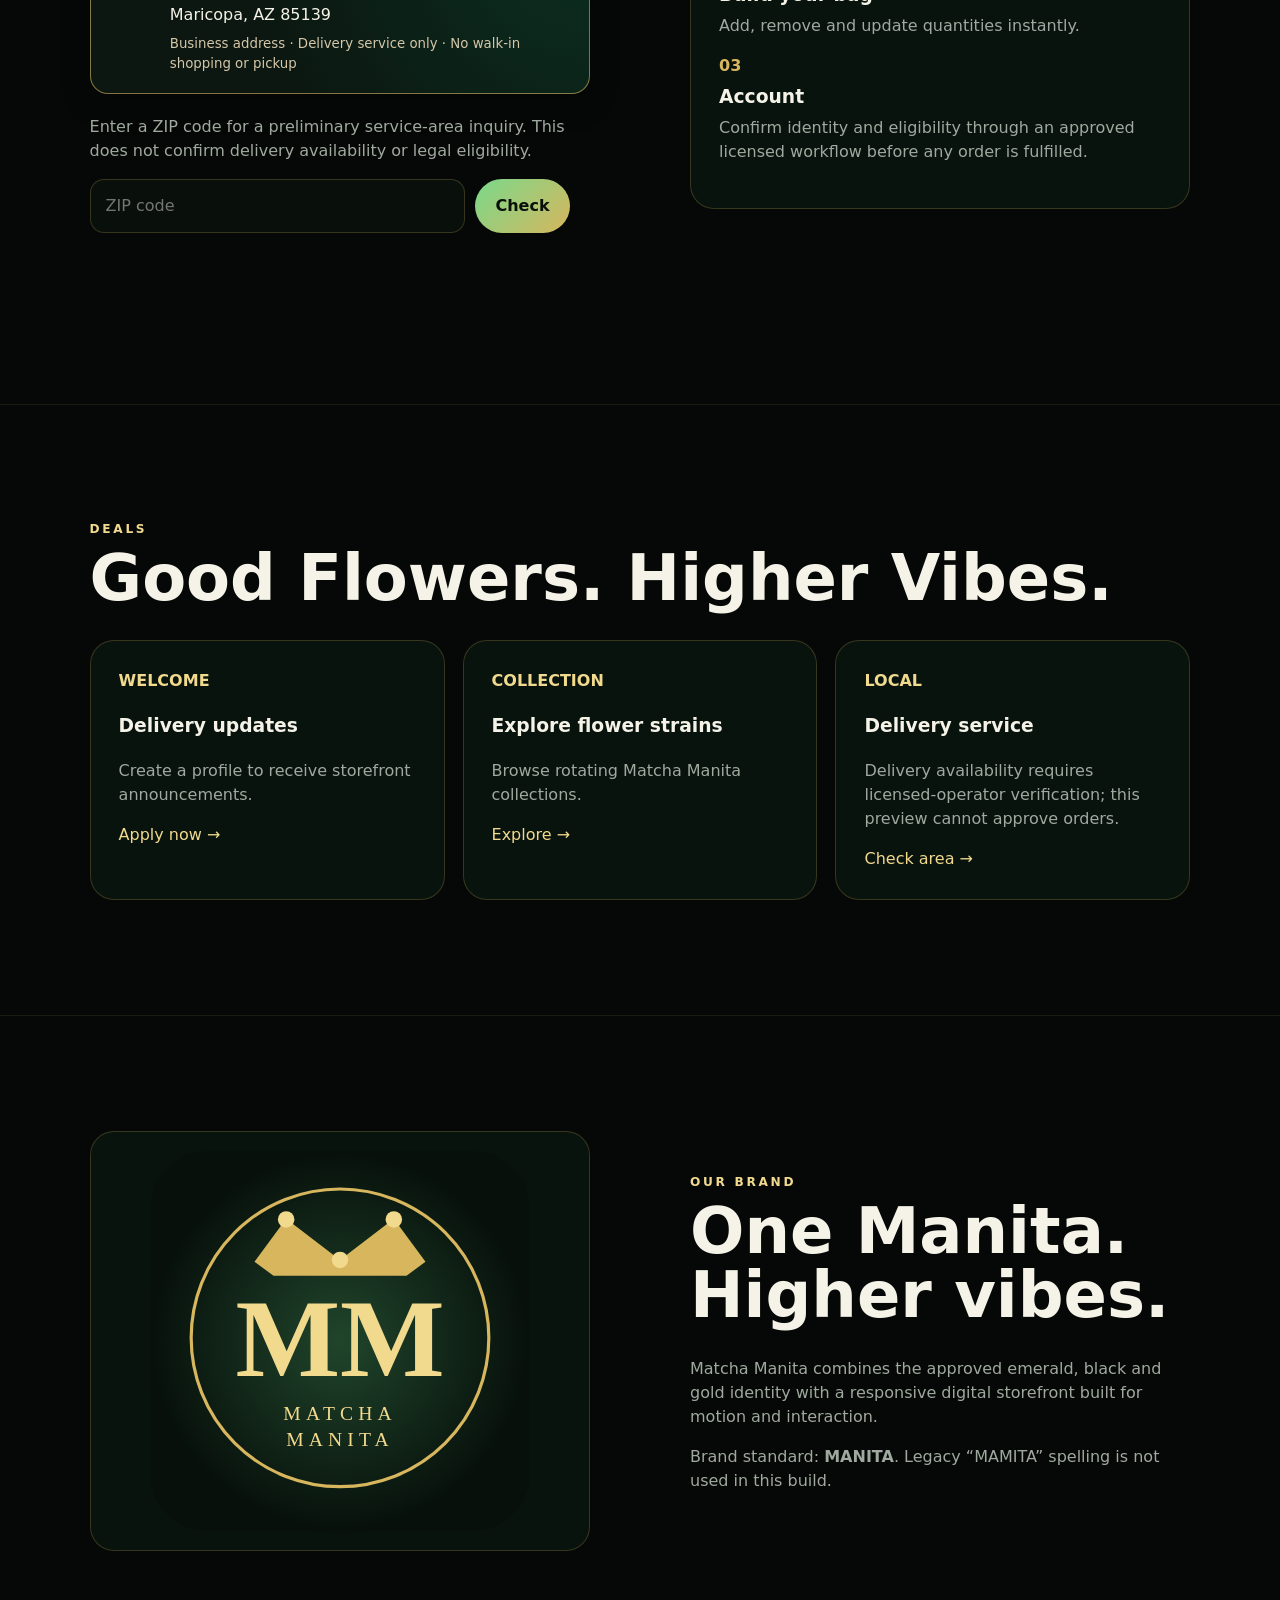
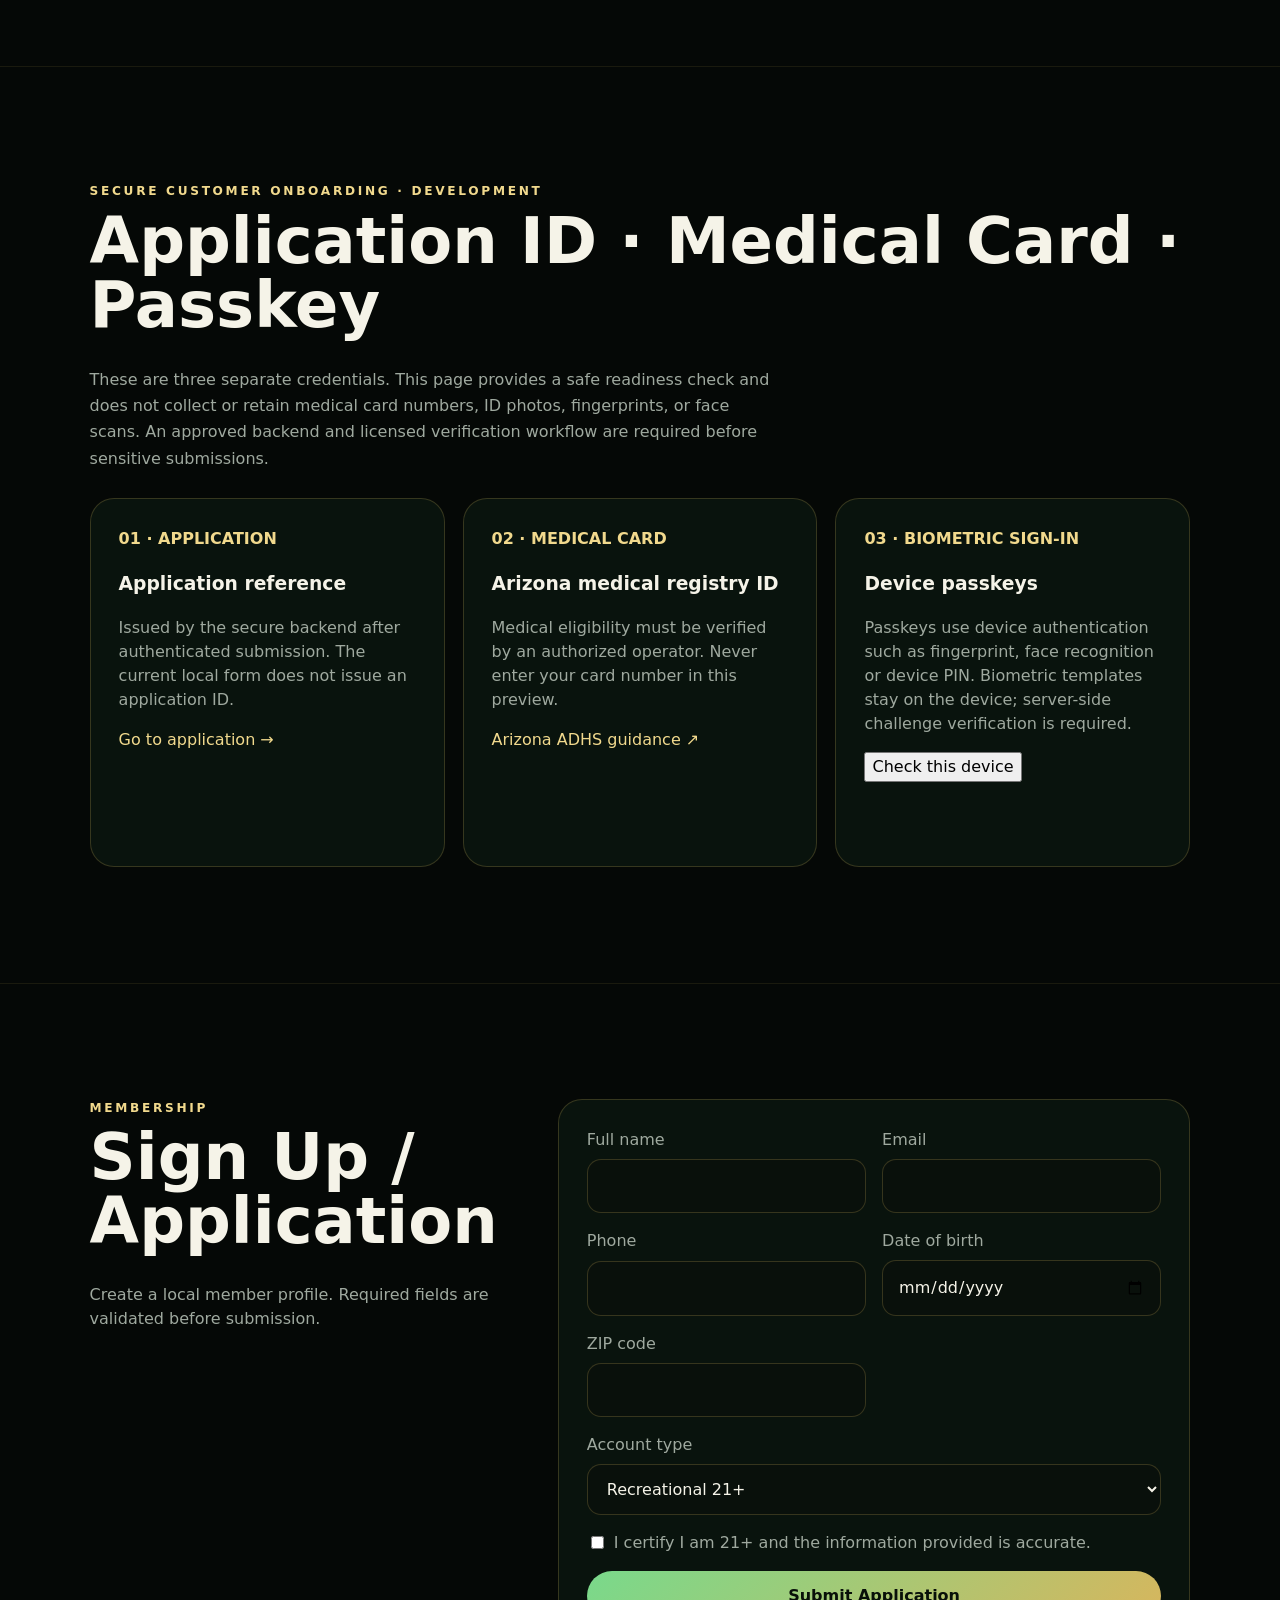
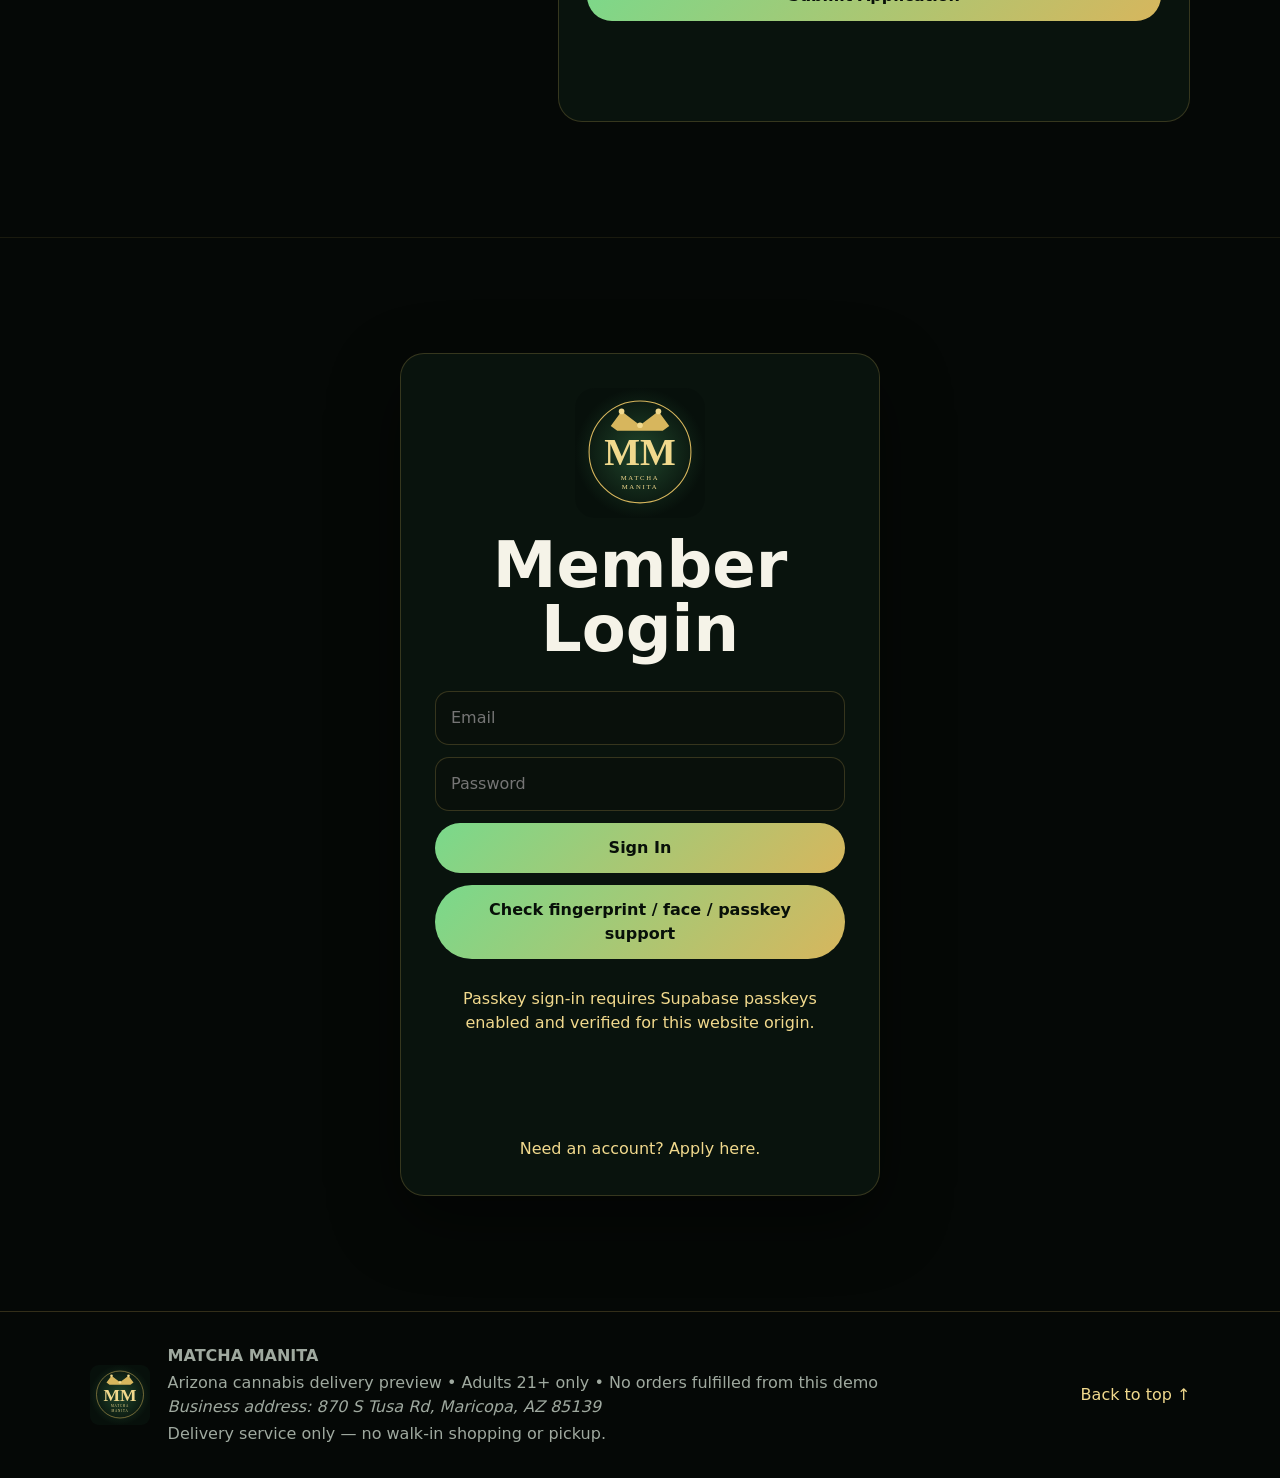
==== commit 95259288: "Remove actual internal research directory and lessons from customer-facing homepage to satisfy priva" ====
--- a/index.html
+++ b/index.html
@@ -18,7 +18,7 @@
 <section id="identity-readiness" class="section" aria-labelledby="identityTitle"><div class="eyebrow">SECURE CUSTOMER ONBOARDING · DEVELOPMENT</div><h2 id="identityTitle">Application ID · Medical Card · Passkey</h2><p class="menu-disclaimer">These are three separate credentials. This page provides a safe readiness check and does not collect or retain medical card numbers, ID photos, fingerprints, or face scans. An approved backend and licensed verification workflow are required before sensitive submissions.</p><div class="deal-row"><article><b>01 · APPLICATION</b><h3>Application reference</h3><p>Issued by the secure backend after authenticated submission. The current local form does not issue an application ID.</p><a href="#apply">Go to application →</a></article><article><b>02 · MEDICAL CARD</b><h3>Arizona medical registry ID</h3><p>Medical eligibility must be verified by an authorized operator. Never enter your card number in this preview.</p><a href="https://www.azdhs.gov/licensing/marijuana/" target="_blank" rel="noopener noreferrer">Arizona ADHS guidance ↗</a></article><article><b>03 · BIOMETRIC SIGN-IN</b><h3>Device passkeys</h3><p>Passkeys use device authentication such as fingerprint, face recognition or device PIN. Biometric templates stay on the device; server-side challenge verification is required.</p><button type="button" id="identityPasskeyCheck" class="ghost">Check this device</button><p id="identityPasskeyResult" class="status" role="status" aria-live="polite"></p></article></div></section>
 <section id="apply" class="section form-section"><div><div class="eyebrow">MEMBERSHIP</div><h2>Sign Up / Application</h2><p>Create a local member profile. Required fields are validated before submission.</p></div><form id="applyForm"><label>Full name<input name="name" required></label><label>Email<input type="email" name="email" required></label><label>Phone<input type="tel" name="phone" required></label><label>Date of birth<input type="date" name="dob" required></label><label>ZIP code<input name="zip" pattern="[0-9]{5}" required></label><label class="wide">Account type<select name="type"><option>Recreational 21+</option><option>Medical patient</option></select></label><label class="check wide"><input type="checkbox" required> I certify I am 21+ and the information provided is accurate.</label><button class="wide">Submit Application</button><p id="applyStatus" class="status wide"></p></form></section>
 <section id="login" class="section login"><div class="login-card"><img src="assets/matcha-manita-monogram.svg" alt="Matcha Manita"><h2>Member Login</h2><form id="loginForm"><input type="email" id="loginEmail" placeholder="Email" required><input type="password" id="loginPassword" minlength="6" placeholder="Password" required><button>Sign In</button><button type="button" id="passkeyInfoBtn" class="ghost" aria-describedby="passkeyStatus">Check fingerprint / face / passkey support</button><p id="passkeyStatus" class="status" role="status" aria-live="polite">Passkey sign-in requires Supabase passkeys enabled and verified for this website origin.</p><p id="loginStatus" class="status" role="status" aria-live="polite"></p></form><a href="#apply">Need an account? Apply here.</a></div></section>
-<section class="section mm-research" id="technology-directory" aria-labelledby="directory-title"><div class="section-head"><div><p class="eyebrow">SWARM + SKIM · Verified public documentation</p><h2 id="directory-title">Dispensary &amp; AI Technology Directory</h2><p class="menu-disclaimer">Explore official software documentation behind cannabis inventory, track-and-trace, AI and digital identity. These are research references only; Matcha Manita has no verified live vendor integrations or payment connectivity.</p></div></div><details class="mm-security-note" open><summary>How dispensary API authentication works</summary><div class="mm-lesson-body"><p><strong>POSaBIT v3:</strong> Integrator and venue tokens are combined for HTTP Basic authentication. Older v1/v2 endpoints use bearer tokens. <a href="https://developer.posabit.com/authentication.html" target="_blank" rel="noopener noreferrer">Official POSaBIT authentication ↗</a></p><p><strong>Treez:</strong> Integrators sign short-lived JWT requests using a protected RSA private key and registered public certificate. Treez documents a 30-second JWT lifetime. <a href="https://code.treez.io/reference/authentication" target="_blank" rel="noopener noreferrer">Official Treez authentication ↗</a></p><p><strong>Matcha Manita status:</strong> These methods are studied only. No partner keys, credentials, live inventory sync, payments or licensed delivery fulfillment are enabled.</p></div></details><details class="mm-security-note"><summary>Newly verified: OAuth, ecommerce APIs &amp; Codex</summary><div class="mm-lesson-body"><p><strong>Cova:</strong> Public API documentation lists an OAuth2 token endpoint and data services for product, stock, pricing and tax information. <a href="https://api.covasoft.net/Documentation" target="_blank" rel="noopener noreferrer">Cova developer documentation ↗</a></p><p><strong>Sweed:</strong> Documents a headless ecommerce API for storefront catalog and retail workflows. Access, fulfillment and payment capabilities require provider authorization. <a href="https://www.sweedpos.com/ecommerce-public-api" target="_blank" rel="noopener noreferrer">Sweed ecommerce API ↗</a></p><p><strong>OpenAI Codex:</strong> The official SDK supports server-side engineering automation; it is not a public client-side API-key integration. <a href="https://developers.openai.com/codex/codex-sdk" target="_blank" rel="noopener noreferrer">Codex SDK documentation ↗</a></p><p><strong>Digital assets:</strong> Blockchain technology research remains separate from cannabis ordering and payments. No wallets or transfers are enabled.</p></div></details><details class="mm-security-note"><summary>Engineering classroom: API keys, scopes &amp; callbacks</summary><div class="mm-lesson-body"><p><strong>Dutchie:</strong> Permission-scoped keys control access to inventory, customers and reporting. A vendor-issued key must be stored on an authorized backend, never in website JavaScript. <a href="https://api.pos.dutchie.com/swagger/index.html" target="_blank" rel="noopener noreferrer">Official API reference ↗</a></p><p><strong>POSaBIT:</strong> Authorized order integrations can poll REST status endpoints or receive status callbacks. Callback receivers must validate requests and prevent duplicate processing before use. <a href="https://developer.posabit.com/webhooks.html" target="_blank" rel="noopener noreferrer">Official webhook guide ↗</a></p><p><strong>Cova:</strong> Documents incremental product data updates; production integrations should avoid repeatedly requesting full inventories. <a href="https://api.covasoft.net/Documentation" target="_blank" rel="noopener noreferrer">Official API docs ↗</a></p><p><strong>Architecture rule:</strong> Browser → approved backend → provider API. Keep secrets server-side; log only non-sensitive metadata. No live order, payment, cannabis fulfillment or blockchain transfer is enabled.</p></div></details><details class="mm-security-note"><summary>API engineering lesson: endpoints use different credentials</summary><div class="mm-lesson-body"><p><strong>POSaBIT menu feed:</strong> The documented JSON catalog feed uses a feed key and Bearer API token. General POSaBIT v3 API endpoints document integrator-plus-venue HTTP Basic authentication. Always verify each endpoint's authentication method; never paste provider tokens into browser code. <a href="https://developer.posabit.com/menu-feeds.html" target="_blank" rel="noopener noreferrer">Menu feed documentation ↗</a></p><p><strong>AI software agents:</strong> OpenAI's Agents SDK describes tool orchestration, guardrails, human review and tracing. For a dispensary website, any future agent must run server-side, use approved data only, and require human review for consequential actions. <a href="https://developers.openai.com/api/docs/guides/agents/sdk" target="_blank" rel="noopener noreferrer">Official Agents SDK ↗</a></p></div></details><details class="mm-security-note"><summary>Verified API architecture: POS inventory &amp; AI credentials</summary><div class="mm-lesson-body"><p><strong>POSaBIT v3:</strong> Official venue documentation lists inventory, menu feed, incoming orders, customer and sales history endpoints. Availability in documentation does not grant access to dispensary data. <a href="https://developer.posabit.com/venue-api-v3.html" target="_blank" rel="noopener noreferrer">Venue API reference ↗</a></p><p><strong>Google Gemini:</strong> Official documentation distinguishes standard project API keys from service-account-bound authorization keys. Never publish either credential in storefront code. <a href="https://ai.google.dev/gemini-api/docs/api-key" target="_blank" rel="noopener noreferrer">Gemini key guidance ↗</a></p><p><strong>OpenAI:</strong> Production guidance covers credential security and operational safeguards for real applications. Any future Matcha Manita AI service requires approved backend deployment and privacy review. <a href="https://developers.openai.com/api/docs/guides/production-best-practices" target="_blank" rel="noopener noreferrer">Production guidance ↗</a></p></div></details><details class="mm-security-note"><summary>Cloud AI security: Amazon Bedrock IAM and expiring keys</summary><div class="mm-lesson-body"><p><strong>Amazon Bedrock:</strong> AWS documents short-term Bearer API keys with a maximum 12-hour lifetime, inheriting IAM principal permissions, and recommends them for production. Long-term keys are described for exploration. <a href="https://docs.aws.amazon.com/bedrock/latest/userguide/api-keys.html" target="_blank" rel="noopener noreferrer">Official API key guide ↗</a></p><p><strong>Engineering practice:</strong> Keep model credentials on a permission-restricted backend, use expiring access and audit logs, and never expose cloud access tokens to storefront visitors. <a href="https://docs.aws.amazon.com/bedrock/latest/userguide/security-iam.html" target="_blank" rel="noopener noreferrer">AWS IAM reference ↗</a></p></div></details><div class="mm-directory-controls"><label for="directorySearch">Search research <input type="search" id="directorySearch" placeholder="Company, API, technology" autocomplete="off"></label><label for="directoryCategory">Category <select id="directoryCategory"><option value="">All technologies</option></select></label><label for="directoryRegion">Region <select id="directoryRegion"><option value="">All regions</option></select></label><label for="directoryReadiness">Integration status <select id="directoryReadiness"><option value="">All statuses</option><option value="documented">Documented, not connected</option><option value="provider-approval-required">Provider approval required</option><option value="verified-live">Verified live</option><option value="untracked">Not assessed</option></select></label><label for="directorySort">Sort <select id="directorySort"><option value="name">Company A–Z</option><option value="category">Category A–Z</option></select></label><button id="directoryReset" type="button" class="mm-directory-reset">Clear filters</button></div><p id="directoryStatus" class="menu-disclaimer" role="status" aria-live="polite">Loading research directory…</p><div id="directoryGrid" class="mm-directory-grid"></div><p class="menu-disclaimer">No API keys, credentials, restricted company code, wallet transfers or real cannabis orders are available from this directory.</p></section></main>
+</main>
 <aside class="drawer" id="drawer" aria-label="Shopping bag"><button id="closeCart">×</button><h2>Your Hive Bag</h2><div id="cartItems"></div><div class="total"><span>Total</span><strong id="cartTotal">$0.00</strong></div><button id="checkoutBtn" type="button" disabled aria-disabled="true" title="Checkout is unavailable until licensed fulfillment and payment integrations are verified">Checkout unavailable — preview only</button><p id="checkoutStatus" class="status" role="status" aria-live="polite">Ordering and payment are not enabled in this preview. No payment or digital-asset transfers can be initiated.</p></aside><div class="scrim" id="scrim"></div>
-<footer><img src="assets/matcha-manita-monogram.svg" alt="Matcha Manita"><div><b>MATCHA MANITA</b><p>Arizona cannabis delivery preview • Adults 21+ only • No orders fulfilled from this demo</p><address>Business address: 870 S Tusa Rd, Maricopa, AZ 85139</address><p>Delivery service only — no walk-in shopping or pickup.</p></div><a href="#top">Back to top ↑</a></footer><script src="app.js"></script><script src="research-directory.js" defer></script><script>(function(){const b=document.getElementById("identityPasskeyCheck"),s=document.getElementById("identityPasskeyResult");b?.addEventListener("click",function(){const ok=window.isSecureContext&&typeof window.PublicKeyCredential!=="undefined";s.textContent=ok?"This device exposes passkey support. Enrollment and sign-in require a verified server challenge; no biometric data was collected.":"Passkeys require HTTPS and a compatible browser/device. No biometric data was collected.";});})();</script></body></html>
+<footer><img src="assets/matcha-manita-monogram.svg" alt="Matcha Manita"><div><b>MATCHA MANITA</b><p>Arizona cannabis delivery preview • Adults 21+ only • No orders fulfilled from this demo</p><address>Business address: 870 S Tusa Rd, Maricopa, AZ 85139</address><p>Delivery service only — no walk-in shopping or pickup.</p></div><a href="#top">Back to top ↑</a></footer><script src="app.js"></script><script>(function(){const b=document.getElementById("identityPasskeyCheck"),s=document.getElementById("identityPasskeyResult");b?.addEventListener("click",function(){const ok=window.isSecureContext&&typeof window.PublicKeyCredential!=="undefined";s.textContent=ok?"This device exposes passkey support. Enrollment and sign-in require a verified server challenge; no biometric data was collected.":"Passkeys require HTTPS and a compatible browser/device. No biometric data was collected.";});})();</script></body></html>
                                                                                                                                                                                                                                            
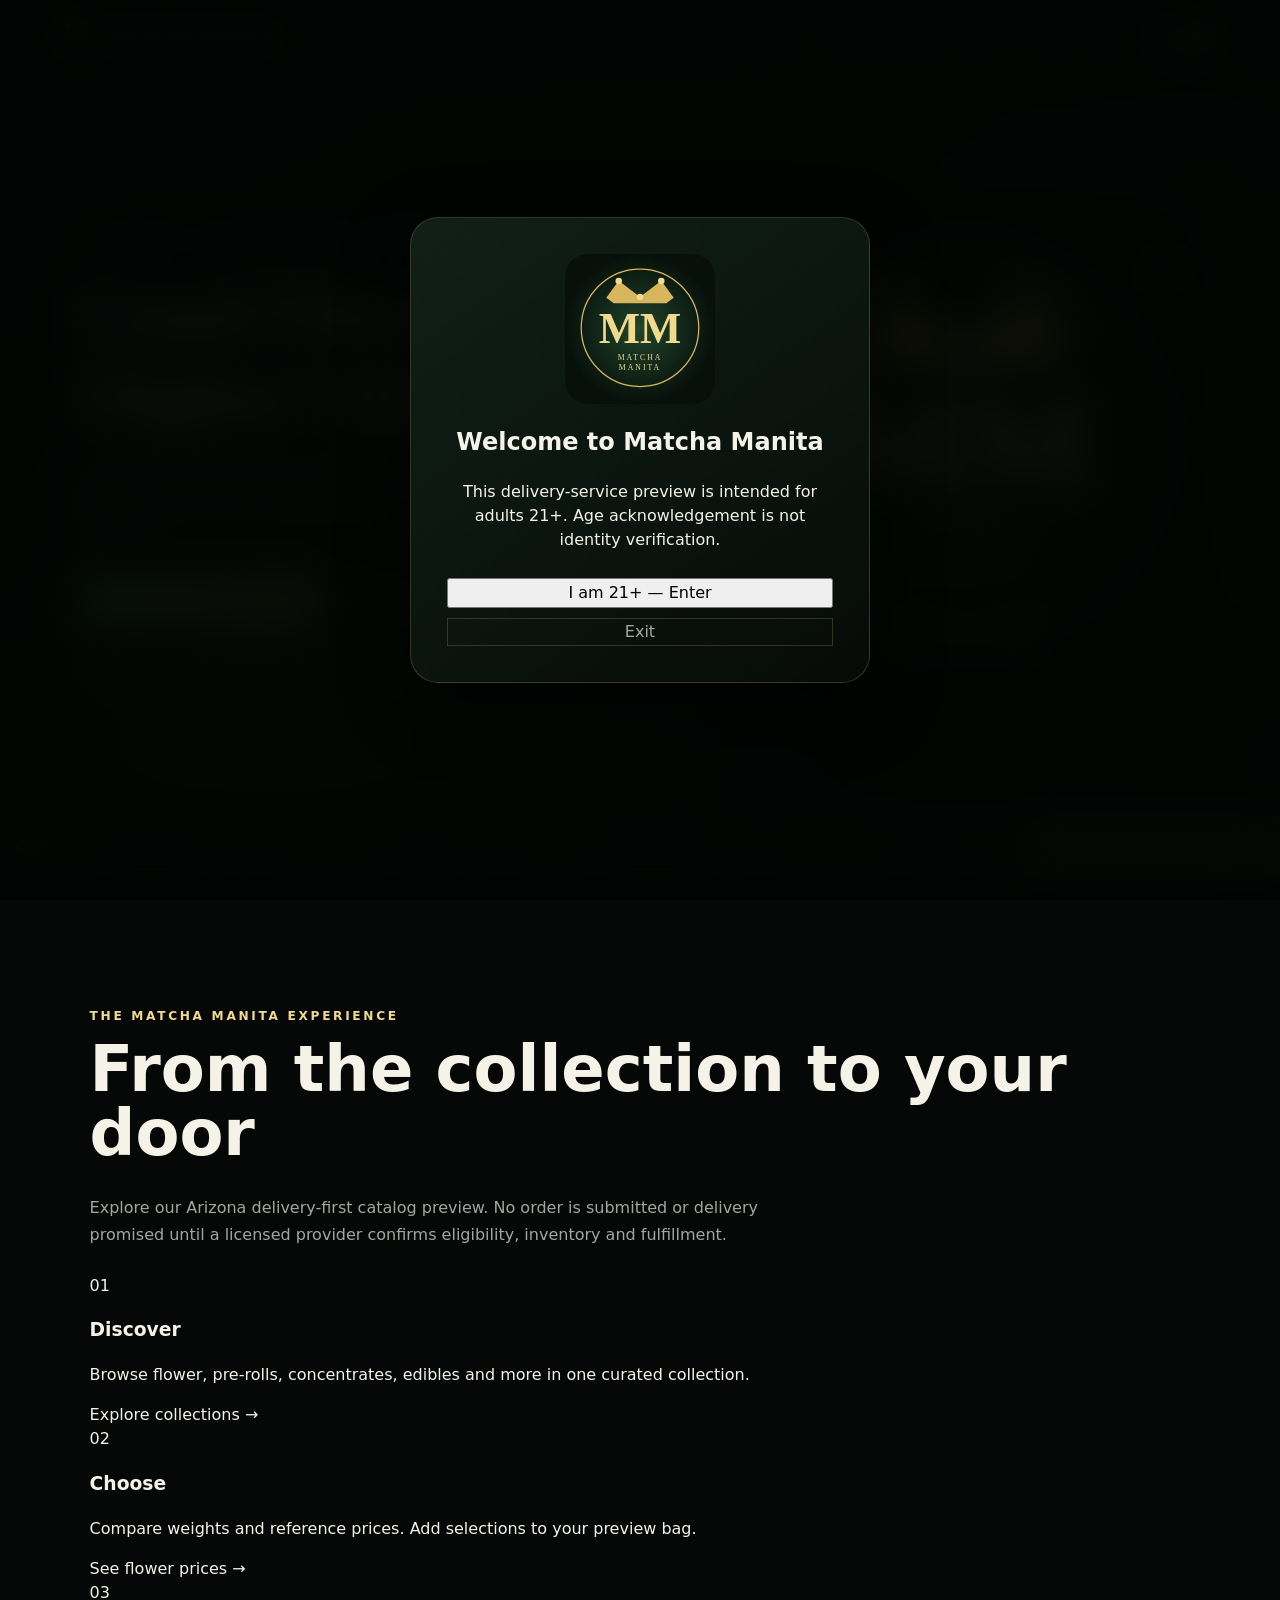
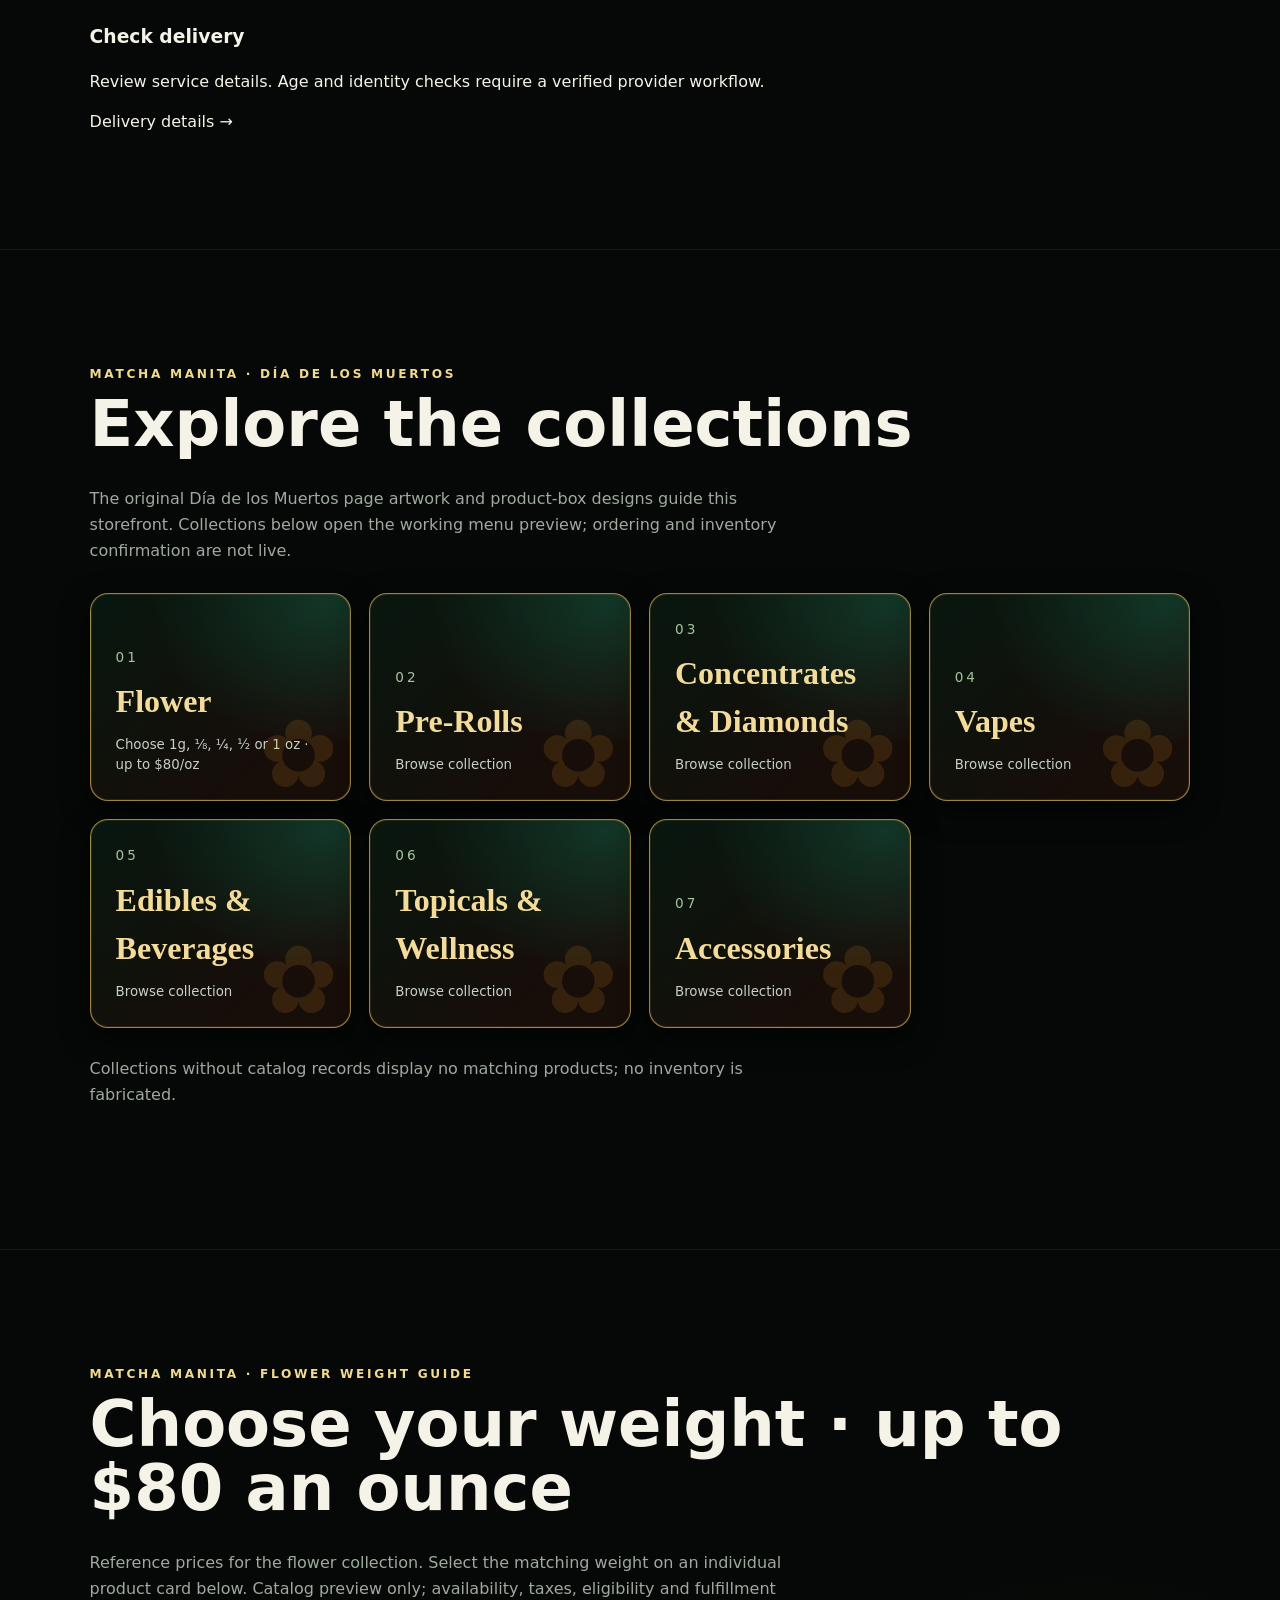
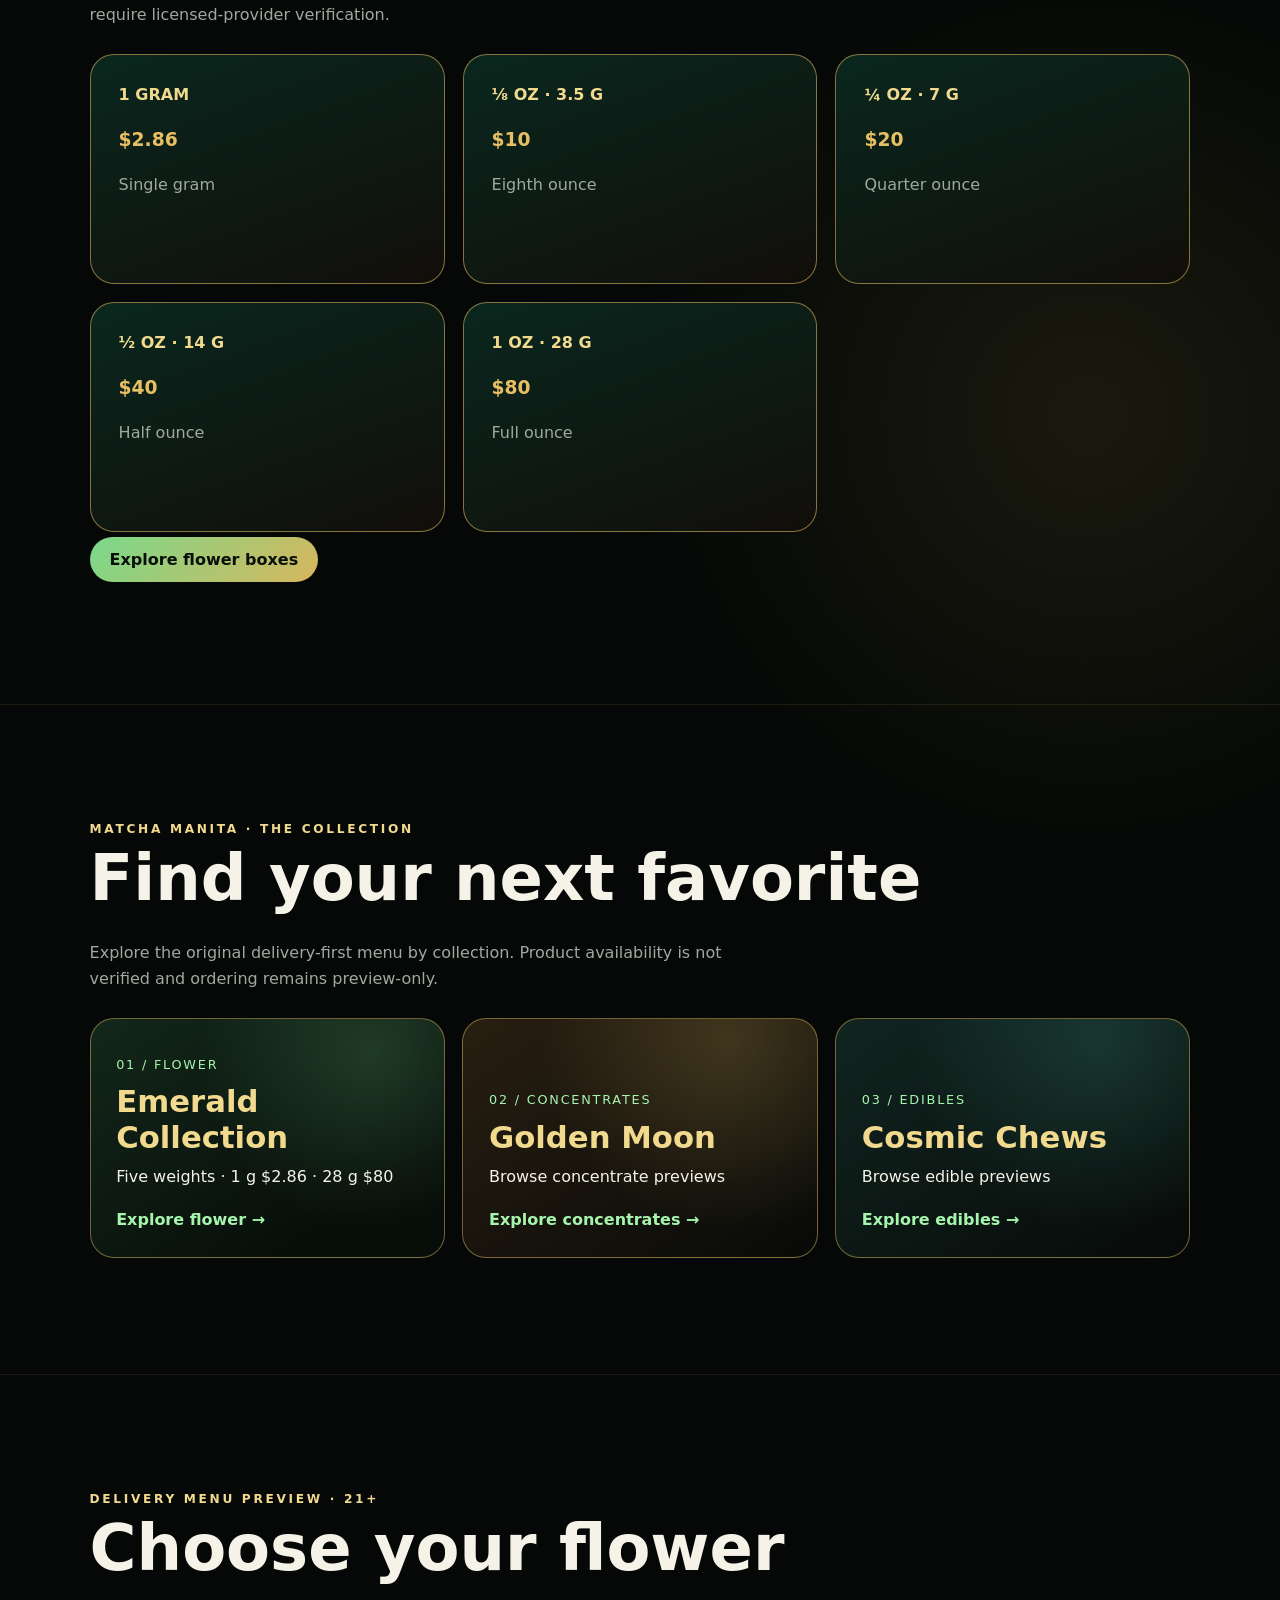
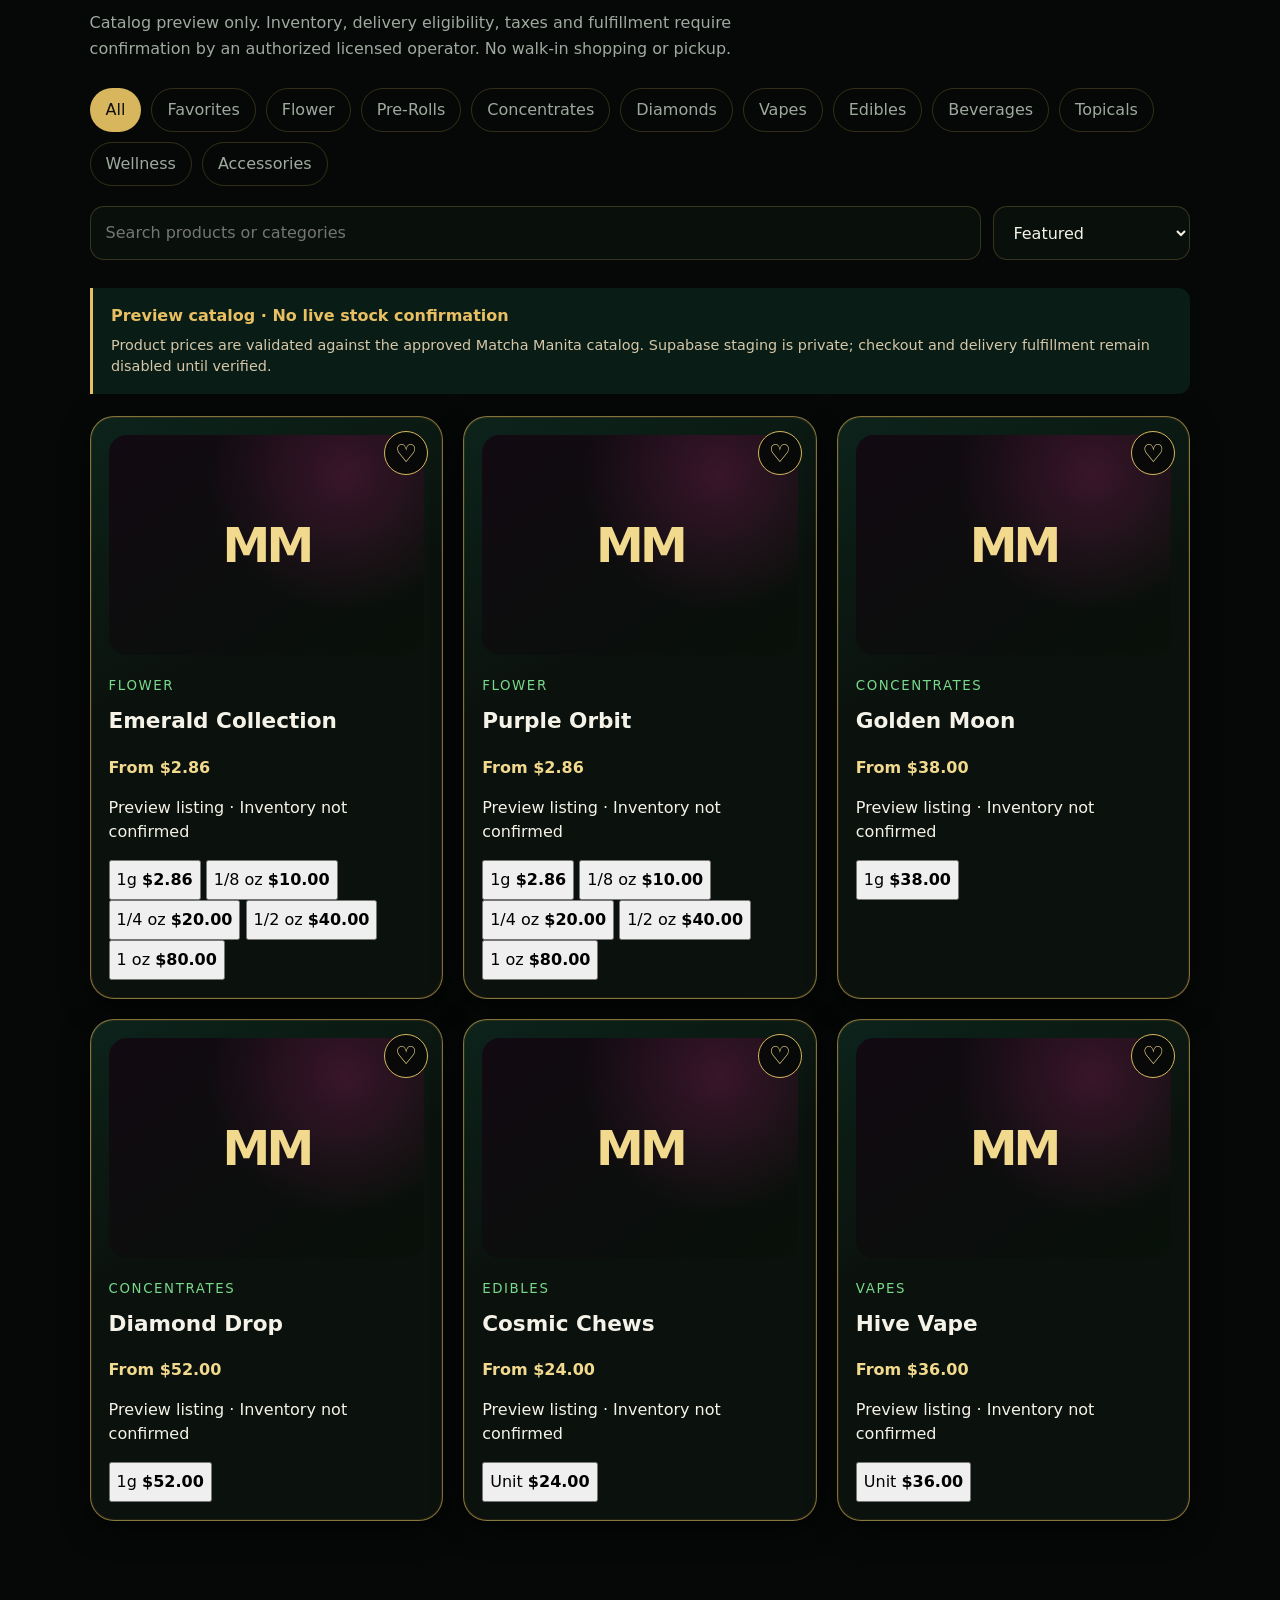
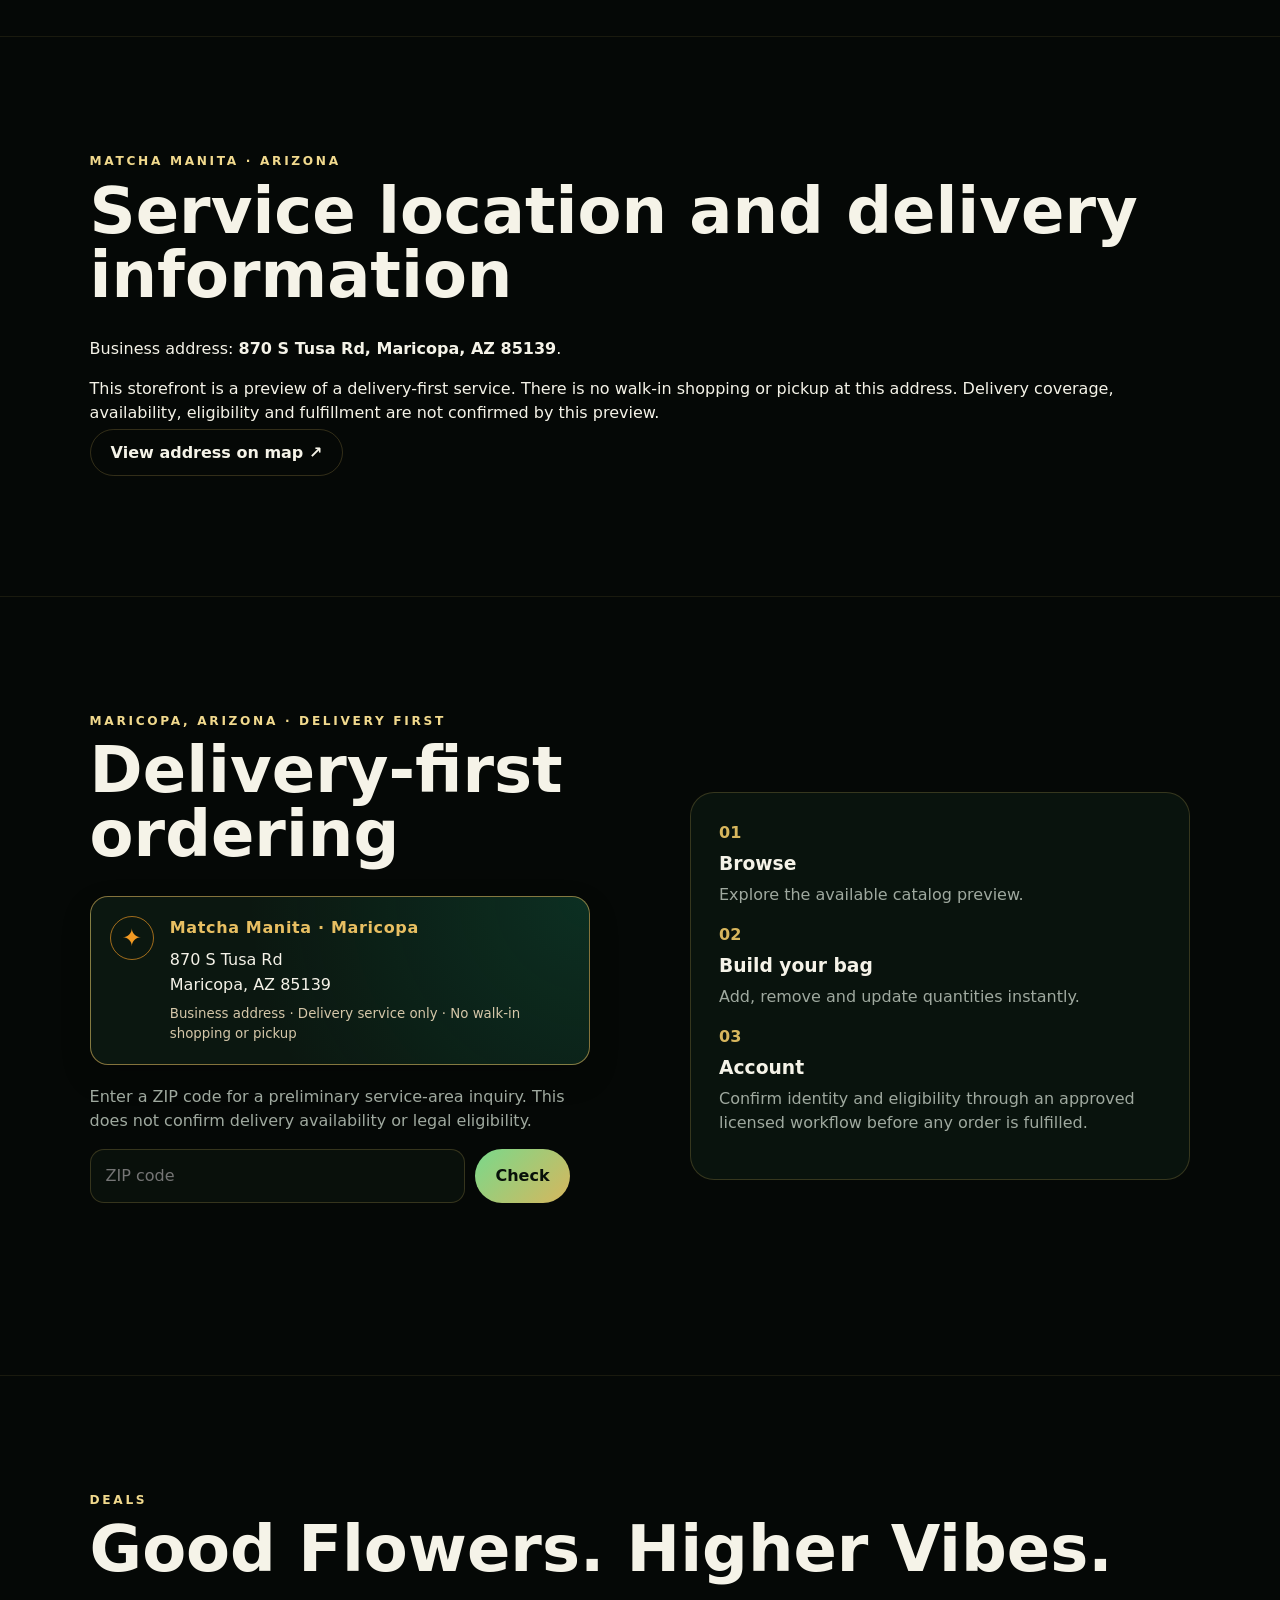
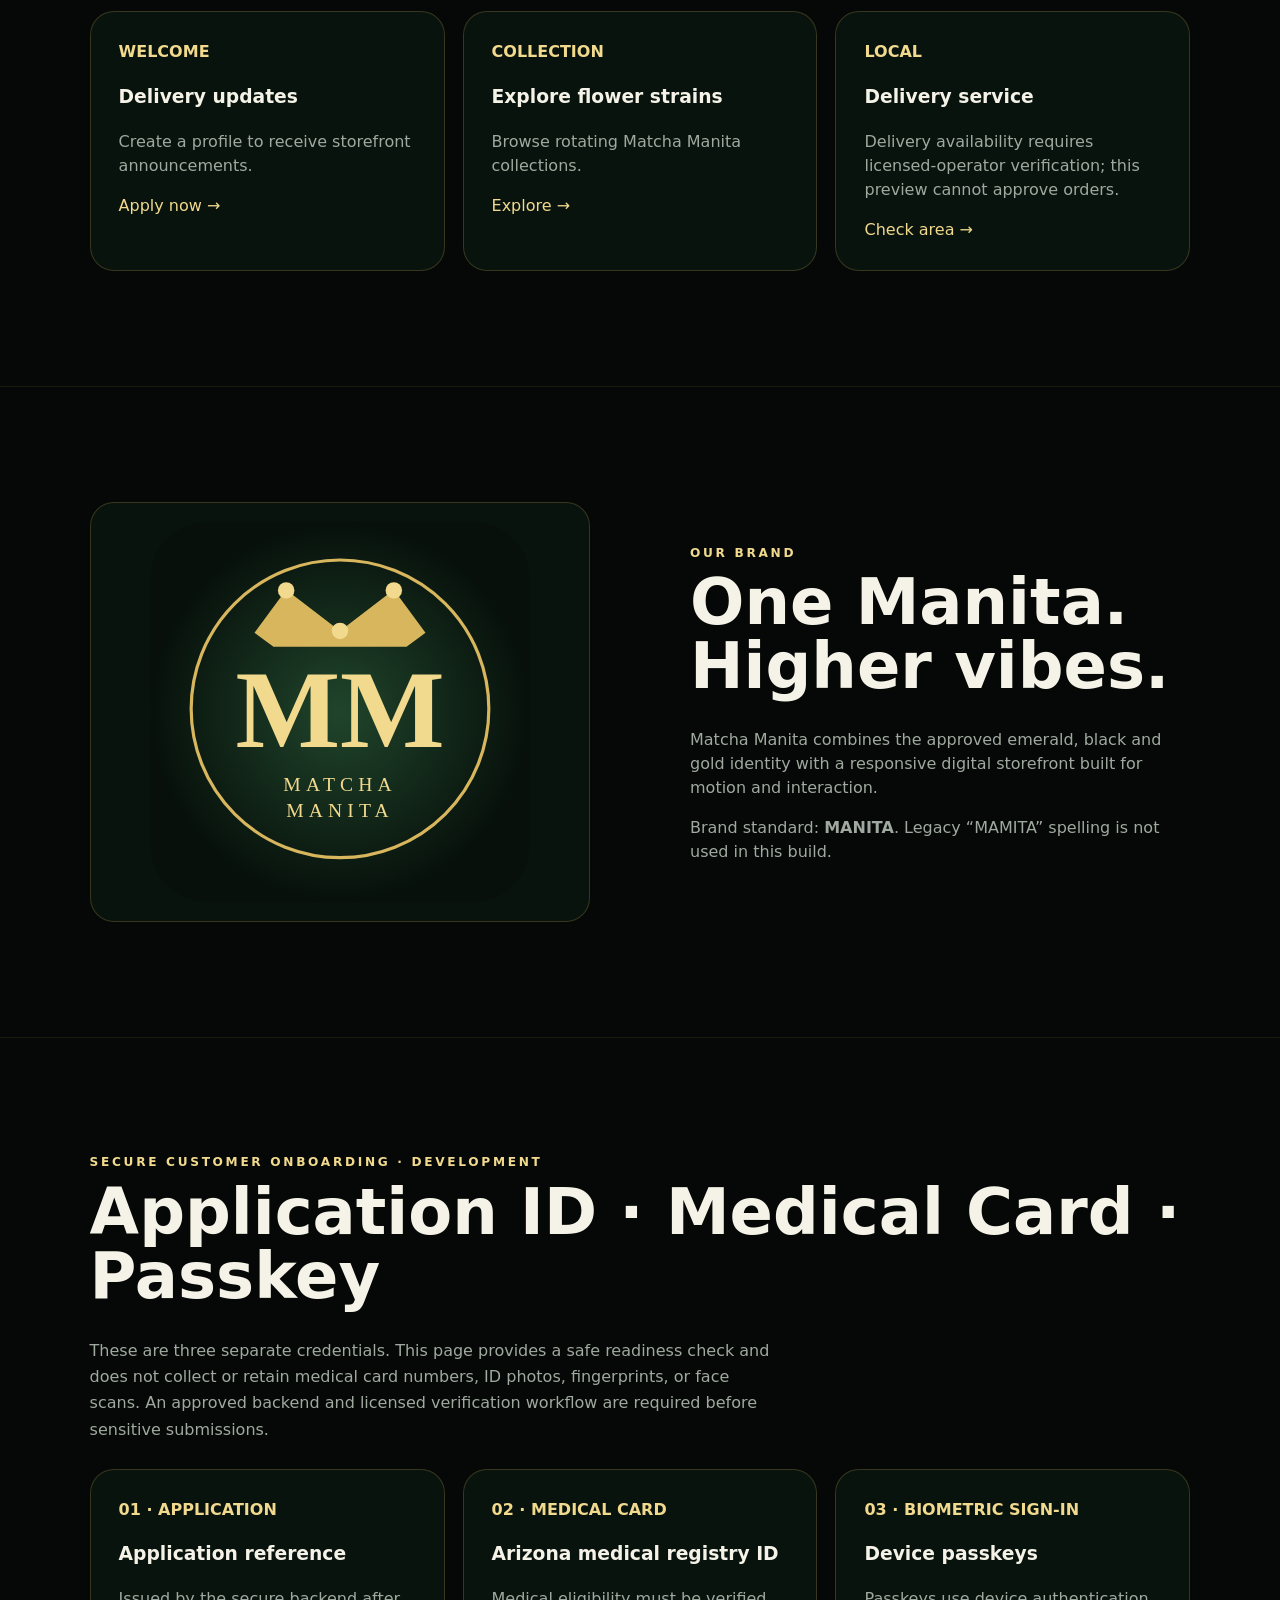
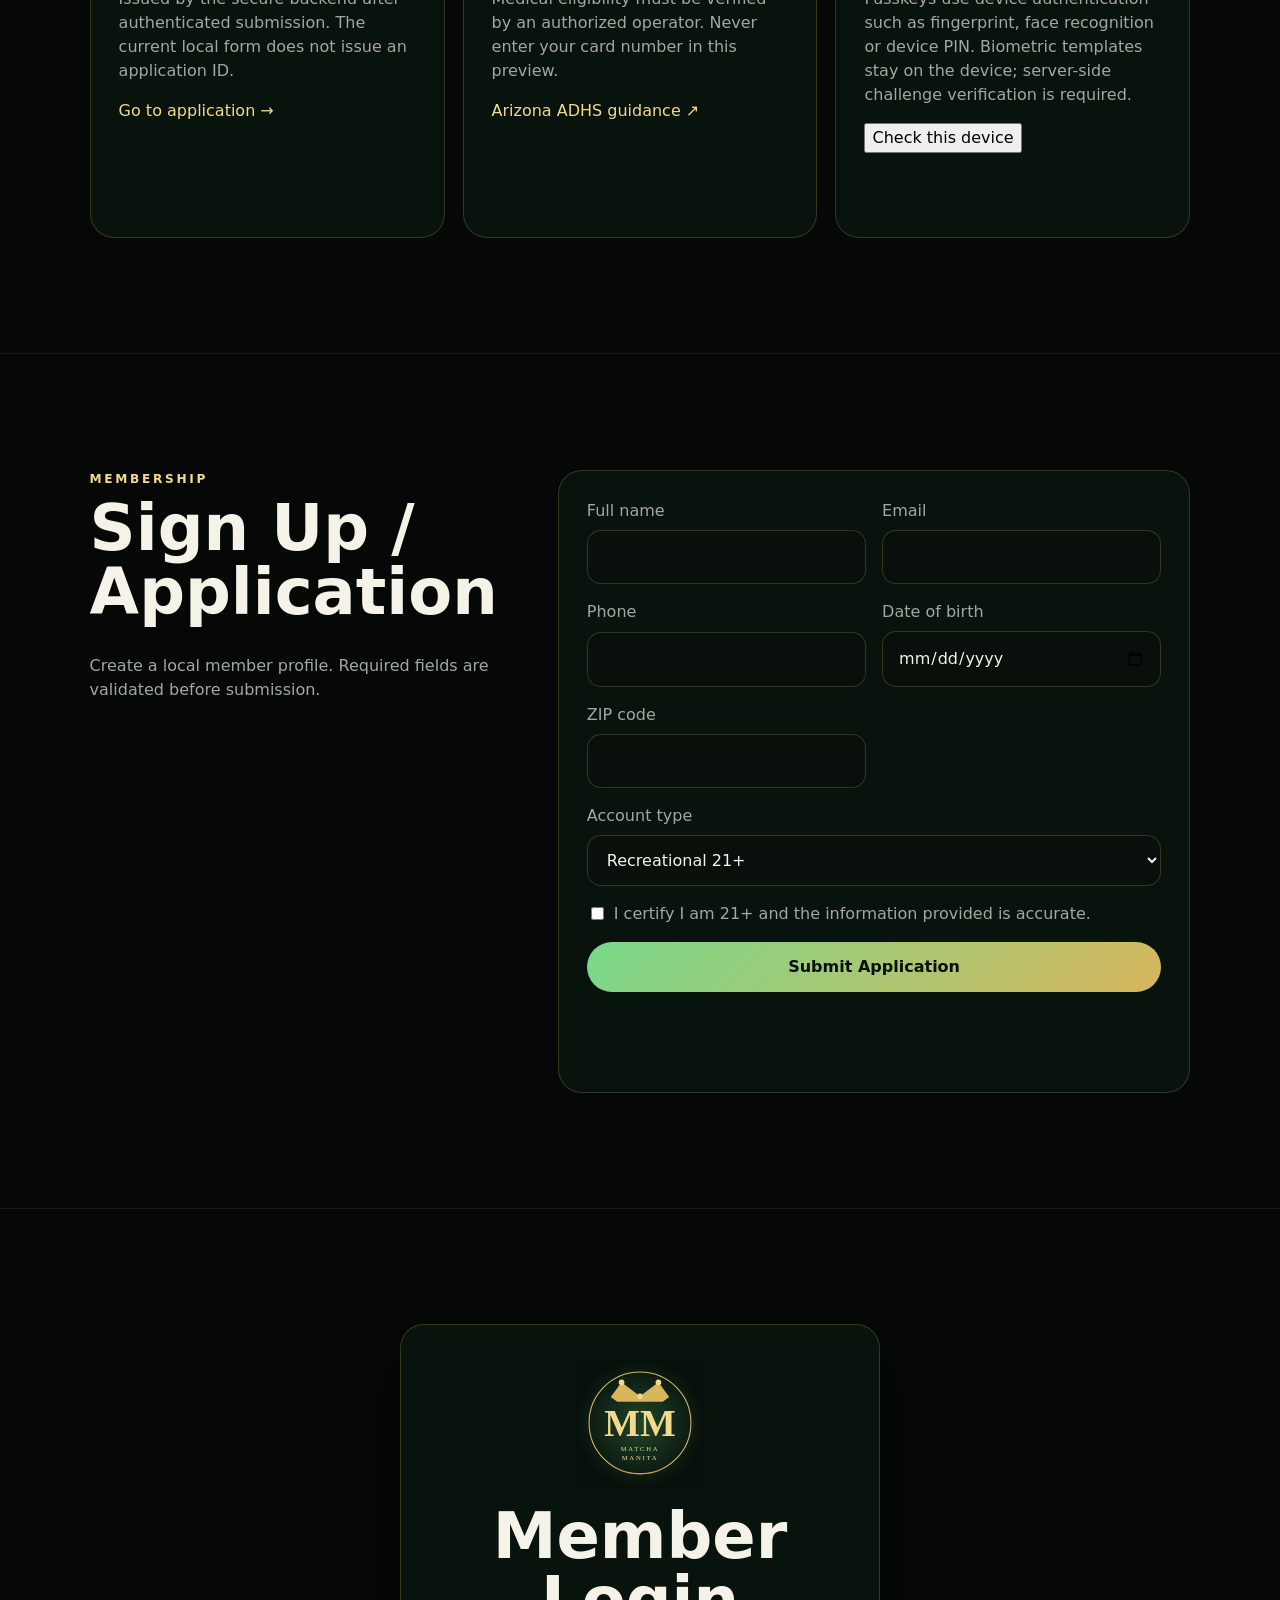
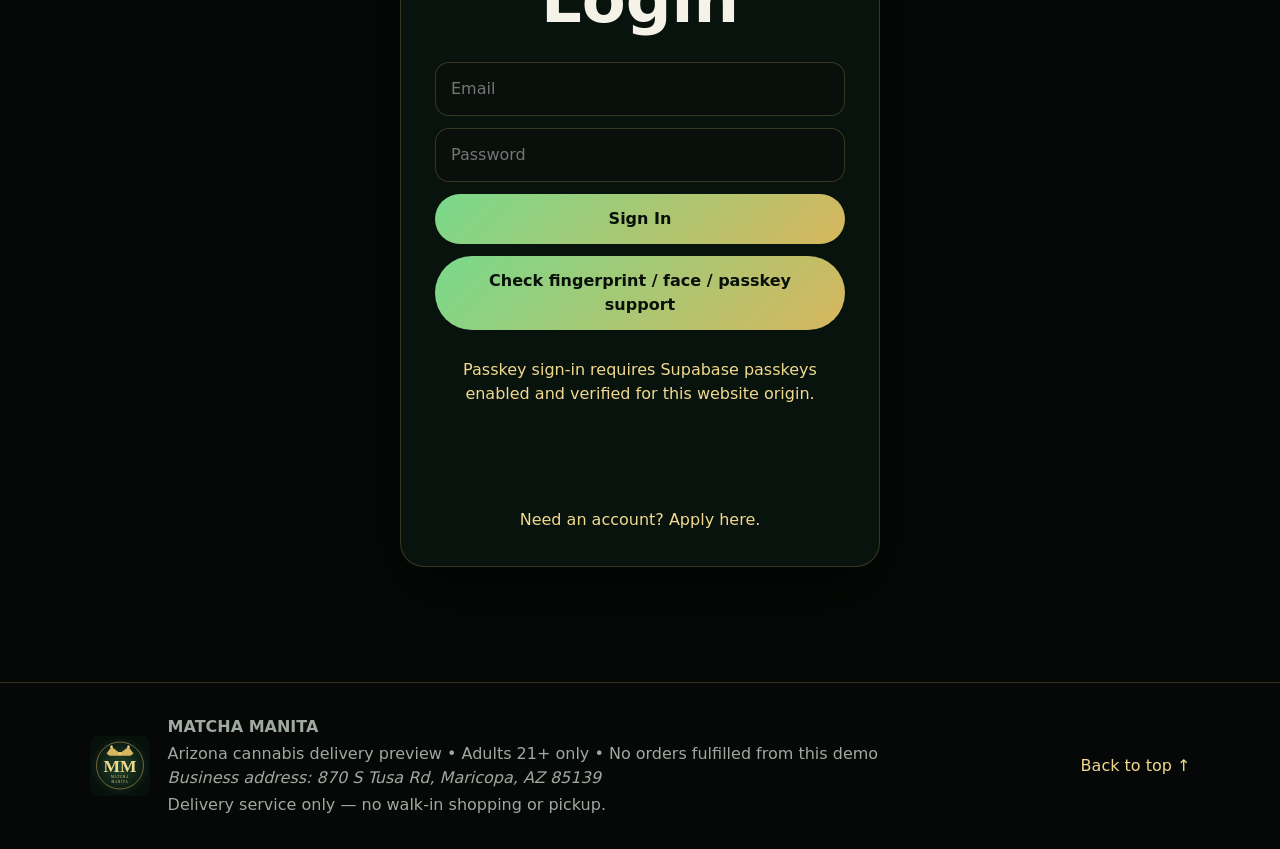
==== commit d306f1dc: "Build customer delivery journey with working anchors and clear non-live fulfillment gates" ====
--- a/index.html
+++ b/index.html
@@ -5,6 +5,7 @@
 <section class="mm-home-gateway" aria-label="Matcha Manita main page navigation"><div class="mm-gateway-inner"><div class="mm-gateway-copy"><p class="mm-gateway-kicker">✦ ARIZONA · DELIVERY-FIRST · ADULTS 21+</p><h1>Good Flowers.<br><em>Higher Vibes.</em></h1><p>Welcome to the Matcha Manita collection. Explore the menu, choose your flower weight, or access your account.</p><div class="mm-gateway-actions"><a href="#collections" class="btn">Shop the Collections ↓</a><a href="#shop" class="btn outline">View Products &amp; Prices →</a></div><div class="mm-gateway-proof"><span>✧ 21+ access</span><span>✧ Delivery preview</span><span>✧ Secure account</span></div></div><div class="mm-gateway-art mm-gateway-portrait" role="img" aria-label="Matcha Manita original Día de los Muertos brand artwork"><img src="assets/matcha-manita-monogram.svg" alt="Matcha Manita crowned artwork" loading="eager"><div class="mm-gateway-flames" aria-hidden="true">✦ &nbsp; ✧ &nbsp; ✦</div></div></div><nav class="mm-gateway-next" aria-label="Browse Matcha Manita sections"><a href="#collections">Collections <span>01 →</span></a><a href="#flower-weights">Flower Pricing <span>02 →</span></a><a href="#delivery">Delivery <span>03 →</span></a><a href="#login">Member Login <span>04 →</span></a></nav></section>
 
 
+<section id="how-it-works" class="section mm-order-steps" aria-labelledby="orderStepsTitle"><p class="eyebrow">THE MATCHA MANITA EXPERIENCE</p><h2 id="orderStepsTitle">From the collection to your door</h2><p class="menu-disclaimer">Explore our Arizona delivery-first catalog preview. No order is submitted or delivery promised until a licensed provider confirms eligibility, inventory and fulfillment.</p><div class="mm-steps"><article><span>01</span><h3>Discover</h3><p>Browse flower, pre-rolls, concentrates, edibles and more in one curated collection.</p><a href="#collections">Explore collections →</a></article><article><span>02</span><h3>Choose</h3><p>Compare weights and reference prices. Add selections to your preview bag.</p><a href="#flower-weights">See flower prices →</a></article><article><span>03</span><h3>Check delivery</h3><p>Review service details. Age and identity checks require a verified provider workflow.</p><a href="#delivery">Delivery details →</a></article></div></section>
 <section id="collections" class="section" aria-labelledby="collectionsTitle"><div class="eyebrow">MATCHA MANITA · DÍA DE LOS MUERTOS</div><h2 id="collectionsTitle">Explore the collections</h2><p class="menu-disclaimer">The original Día de los Muertos page artwork and product-box designs guide this storefront. Collections below open the working menu preview; ordering and inventory confirmation are not live.</p><div class="mm-collection-grid"><a href="#shop" data-collection="Flower"><span>01</span><strong>Flower</strong><small>Choose 1g, ⅛, ¼, ½ or 1 oz · up to $80/oz</small></a><a href="#shop" data-collection="Pre-Rolls"><span>02</span><strong>Pre-Rolls</strong><small>Browse collection</small></a><a href="#shop" data-collection="Concentrates"><span>03</span><strong>Concentrates & Diamonds</strong><small>Browse collection</small></a><a href="#shop" data-collection="Vapes"><span>04</span><strong>Vapes</strong><small>Browse collection</small></a><a href="#shop" data-collection="Edibles"><span>05</span><strong>Edibles & Beverages</strong><small>Browse collection</small></a><a href="#shop" data-collection="Topicals"><span>06</span><strong>Topicals & Wellness</strong><small>Browse collection</small></a><a href="#shop" data-collection="Accessories"><span>07</span><strong>Accessories</strong><small>Browse collection</small></a></div><p class="menu-disclaimer">Collections without catalog records display no matching products; no inventory is fabricated.</p></section>
 <section id="flower-weights" class="section" aria-labelledby="flowerWeightTitle"><div class="eyebrow">MATCHA MANITA · FLOWER WEIGHT GUIDE</div><h2 id="flowerWeightTitle">Choose your weight · up to $80 an ounce</h2><p class="menu-disclaimer">Reference prices for the flower collection. Select the matching weight on an individual product card below. Catalog preview only; availability, taxes, eligibility and fulfillment require licensed-provider verification.</p><div class="deal-row" aria-label="Flower weight price guide"><article><b>1 GRAM</b><h3>$2.86</h3><p>Single gram</p></article><article><b>⅛ OZ · 3.5 G</b><h3>$10</h3><p>Eighth ounce</p></article><article><b>¼ OZ · 7 G</b><h3>$20</h3><p>Quarter ounce</p></article><article><b>½ OZ · 14 G</b><h3>$40</h3><p>Half ounce</p></article><article><b>1 OZ · 28 G</b><h3>$80</h3><p>Full ounce</p></article></div><p><a class="btn" href="#shop">Explore flower boxes</a></p></section>
 <section id="featured-shop" class="section mm-featured-shop" aria-labelledby="featuredShopTitle"><div class="eyebrow">MATCHA MANITA · THE COLLECTION</div><h2 id="featuredShopTitle">Find your next favorite</h2><p class="menu-disclaimer">Explore the original delivery-first menu by collection. Product availability is not verified and ordering remains preview-only.</p><div class="mm-featured-tiles"><a href="#shop" data-collection="Flower" class="mm-featured-tile"><span class="mm-featured-number">01 / FLOWER</span><strong>Emerald Collection</strong><span>Five weights · 1 g $2.86 · 28 g $80</span><span class="mm-featured-link">Explore flower →</span></a><a href="#shop" data-collection="Concentrates" class="mm-featured-tile"><span class="mm-featured-number">02 / CONCENTRATES</span><strong>Golden Moon</strong><span>Browse concentrate previews</span><span class="mm-featured-link">Explore concentrates →</span></a><a href="#shop" data-collection="Edibles" class="mm-featured-tile"><span class="mm-featured-number">03 / EDIBLES</span><strong>Cosmic Chews</strong><span>Browse edible previews</span><span class="mm-featured-link">Explore edibles →</span></a></div></section>
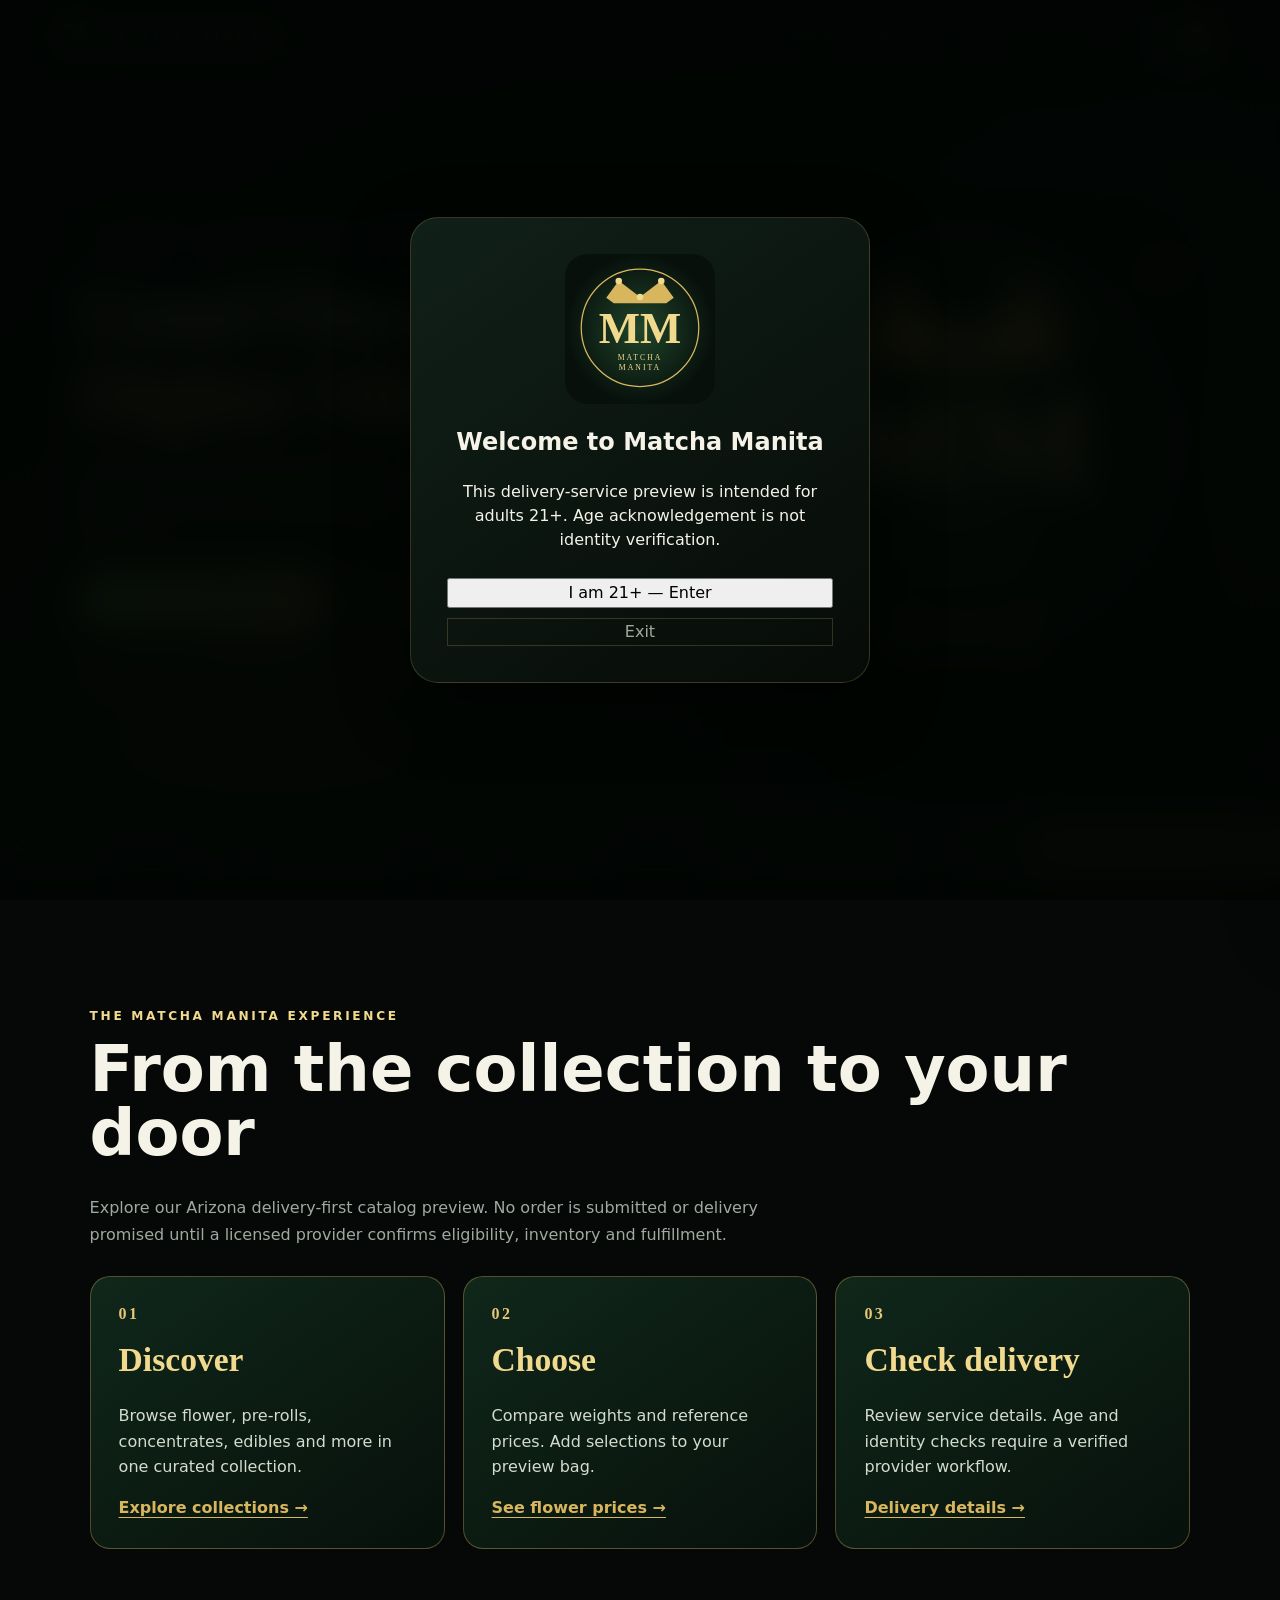
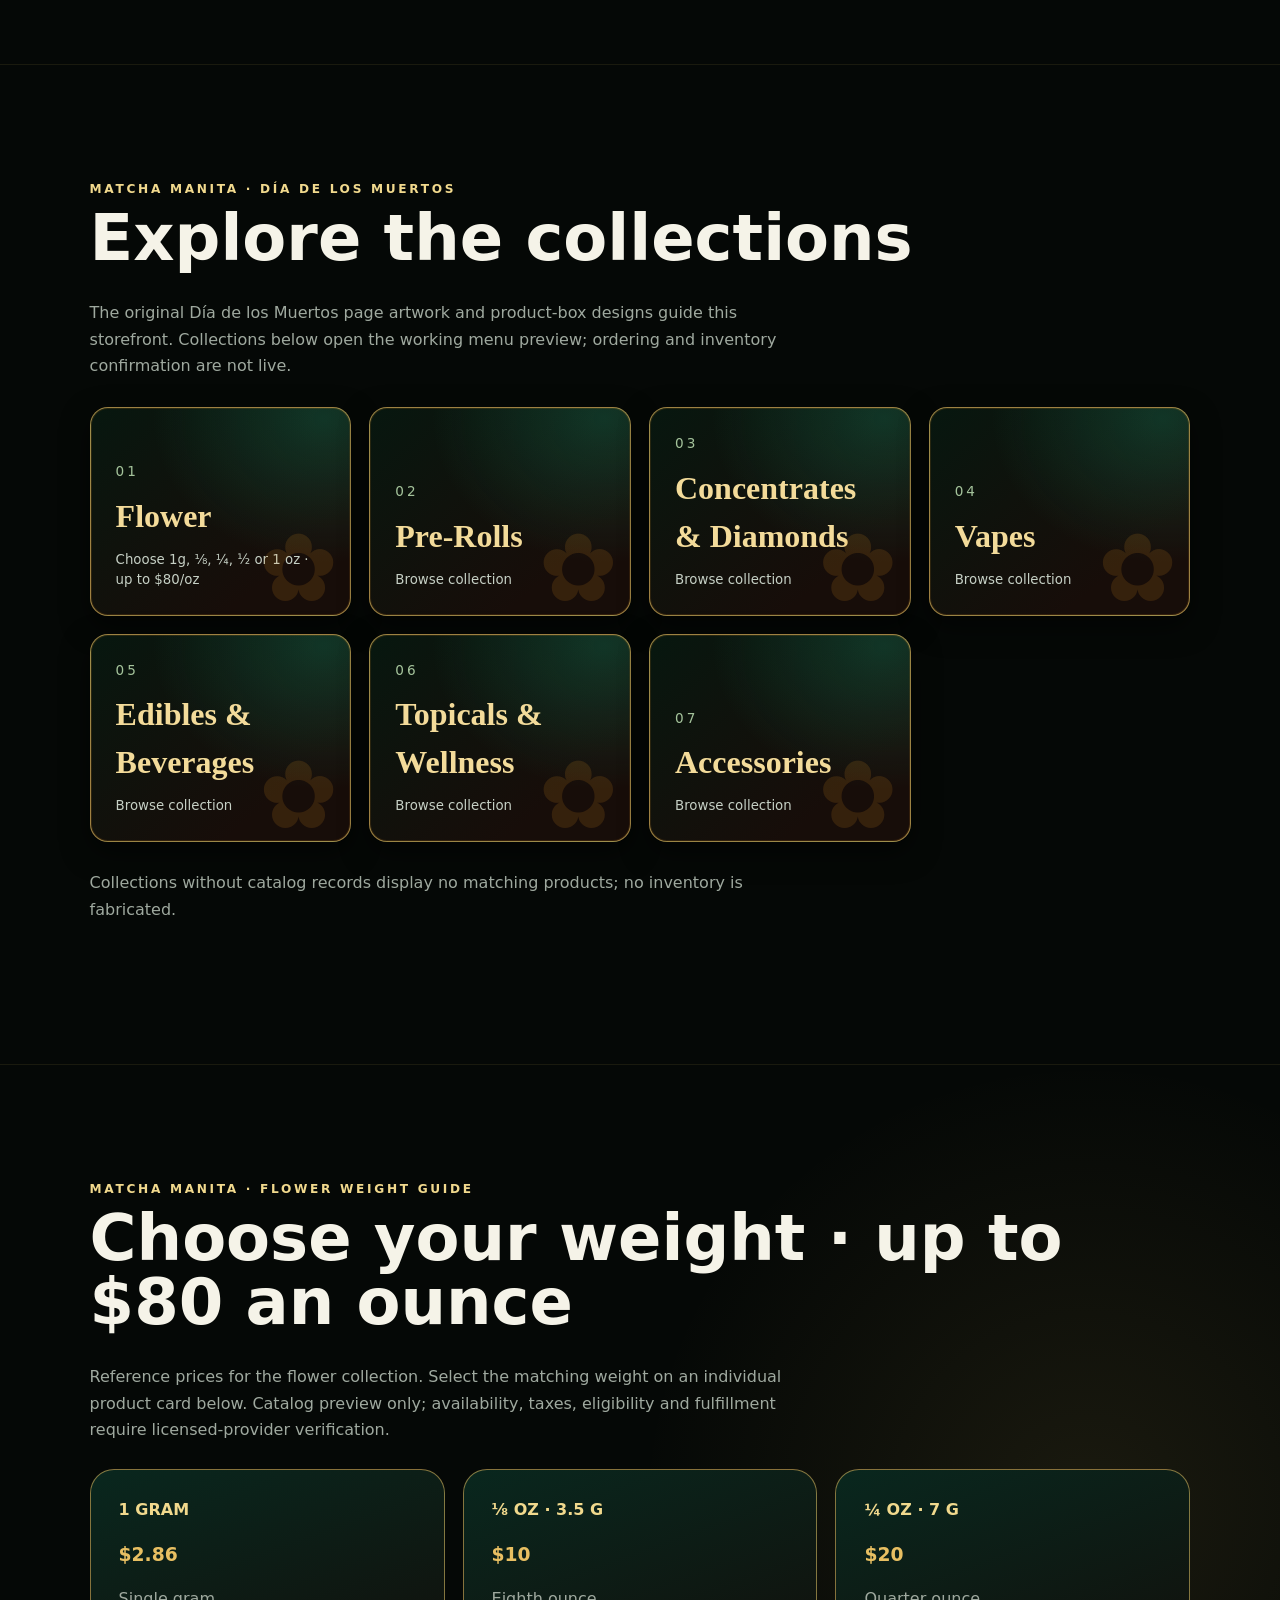
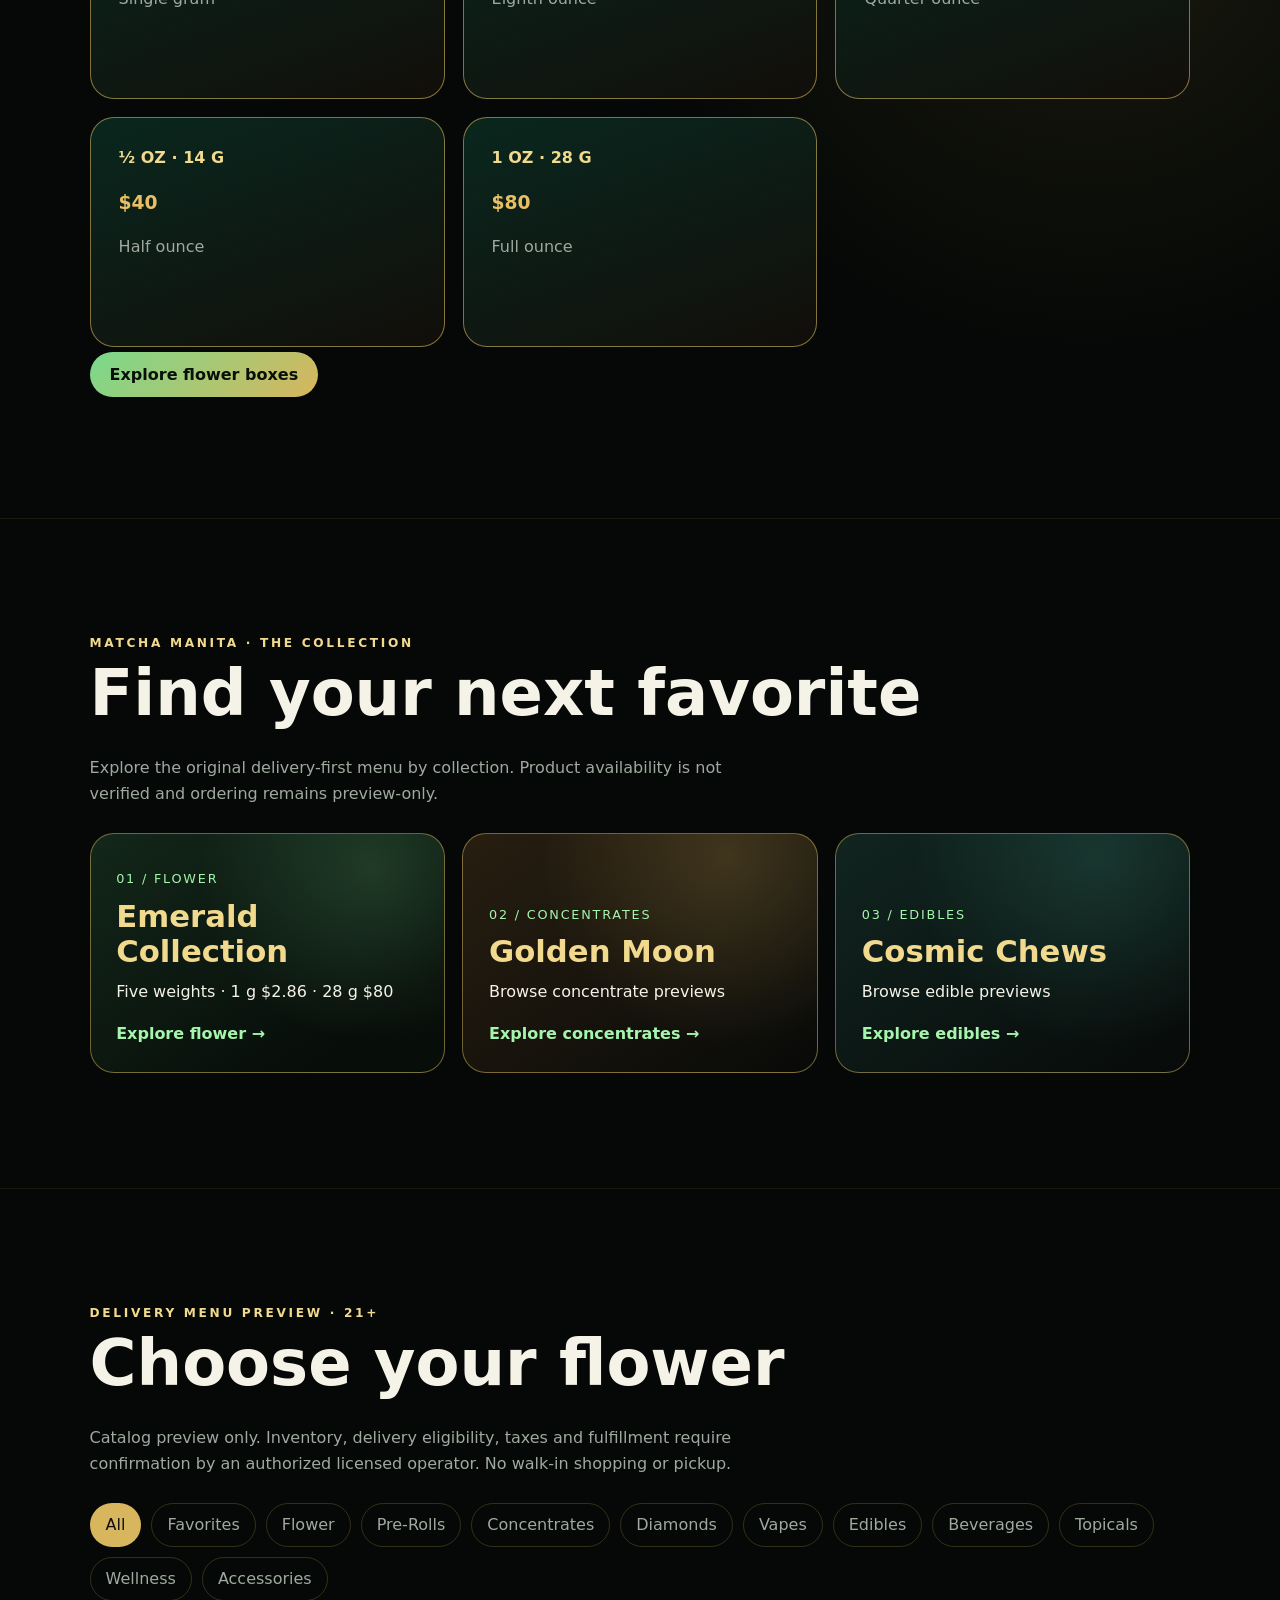
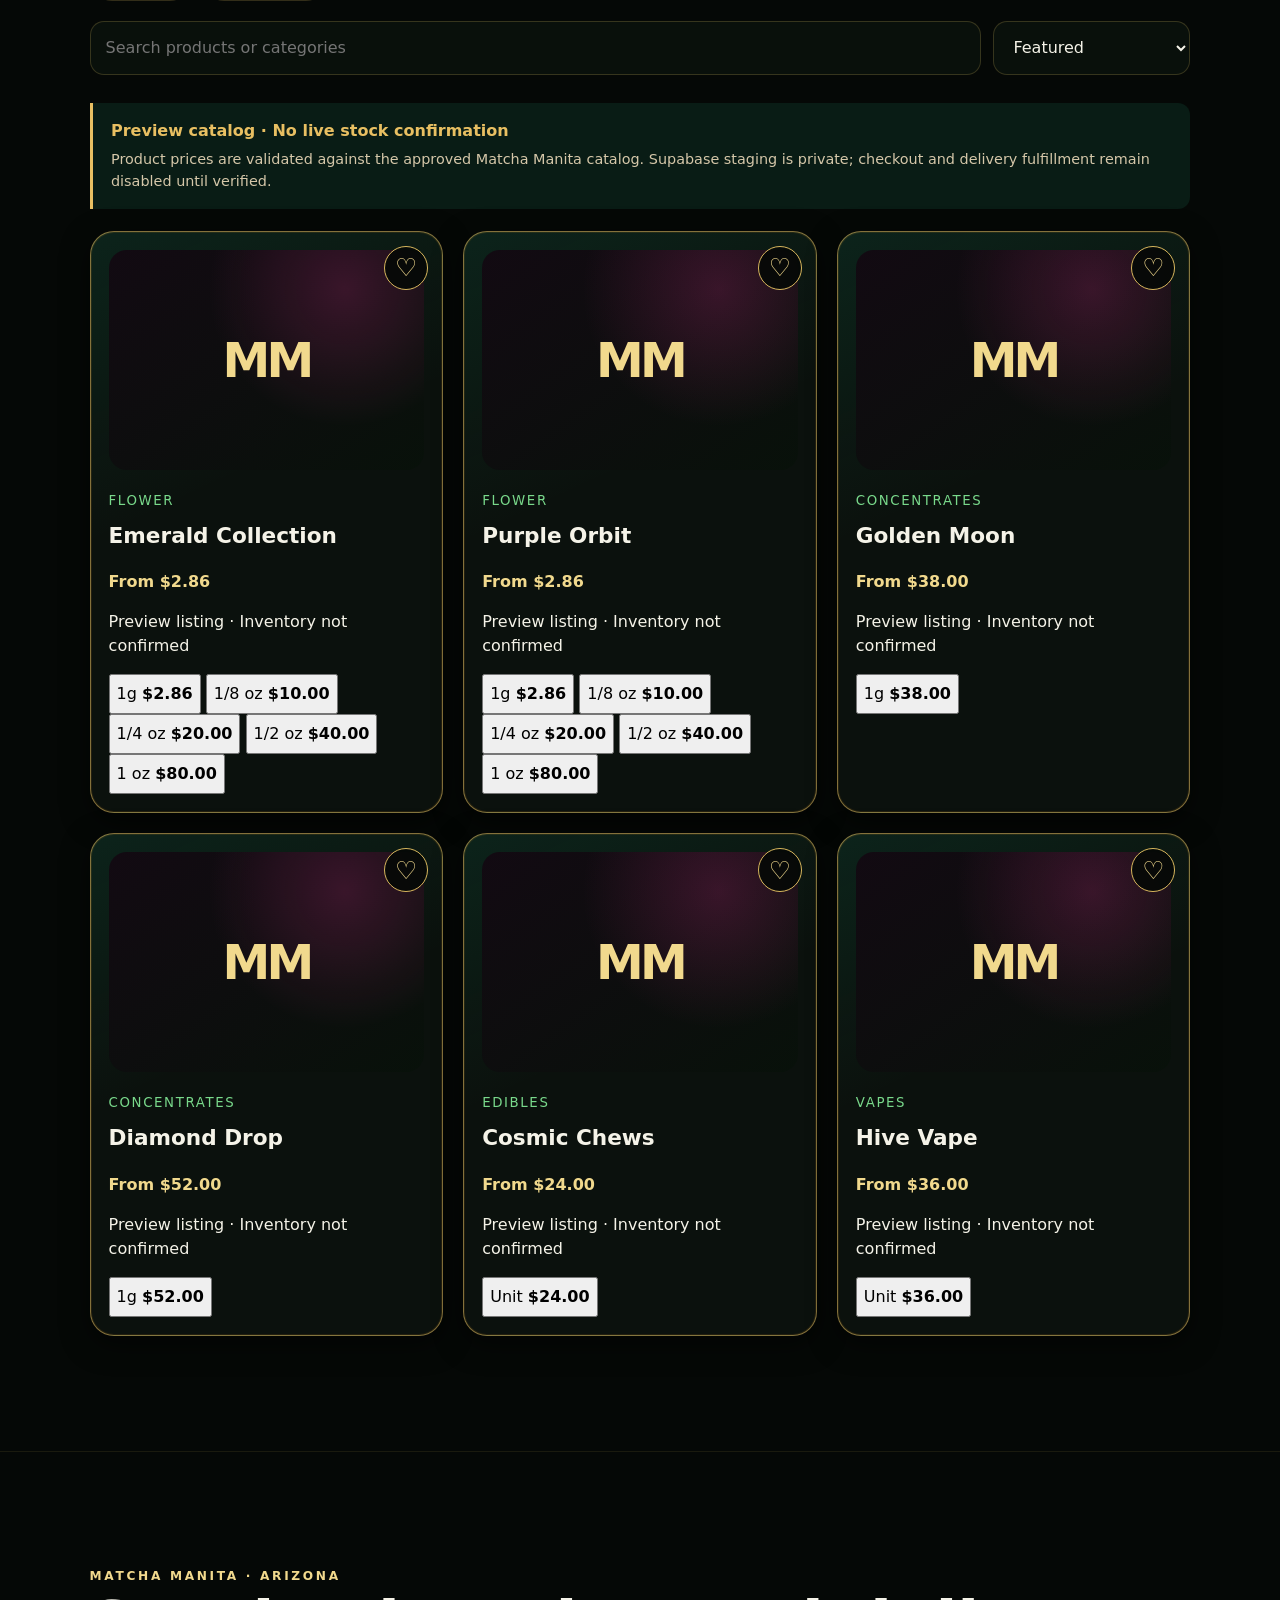
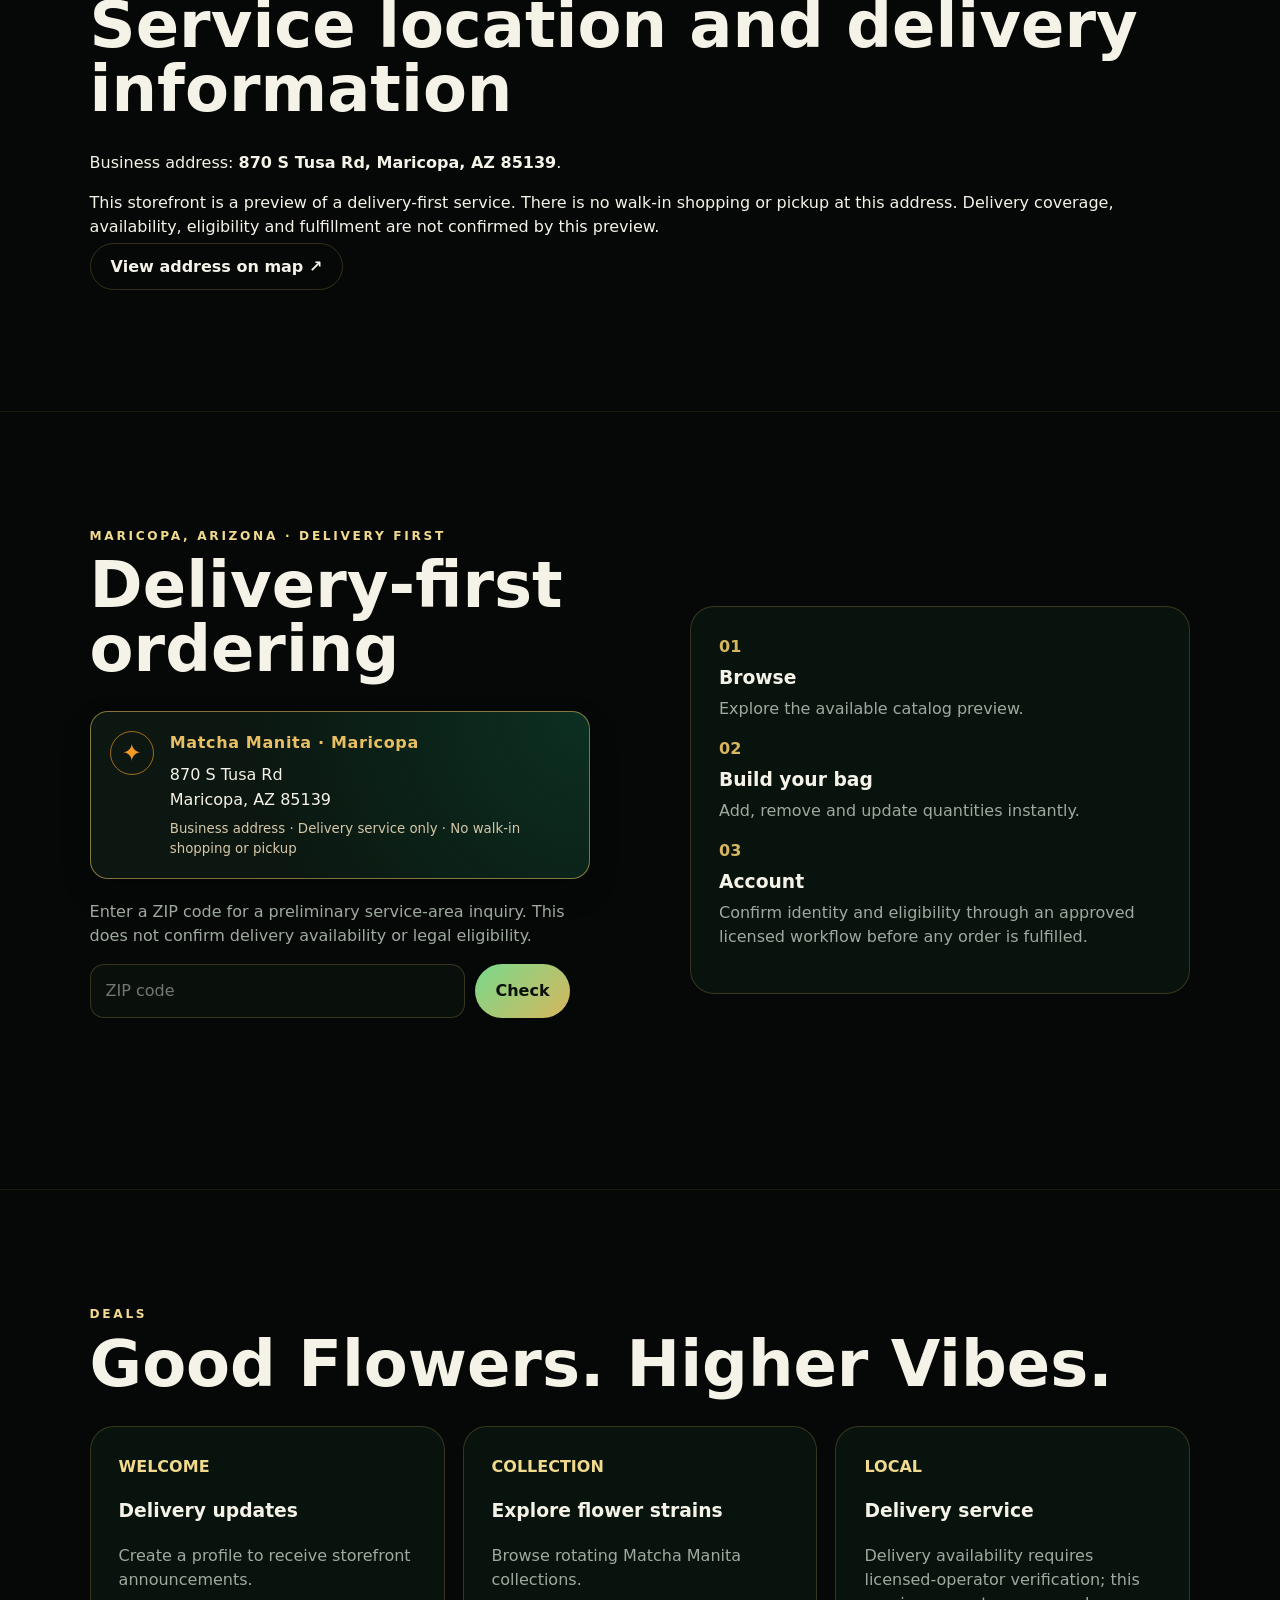
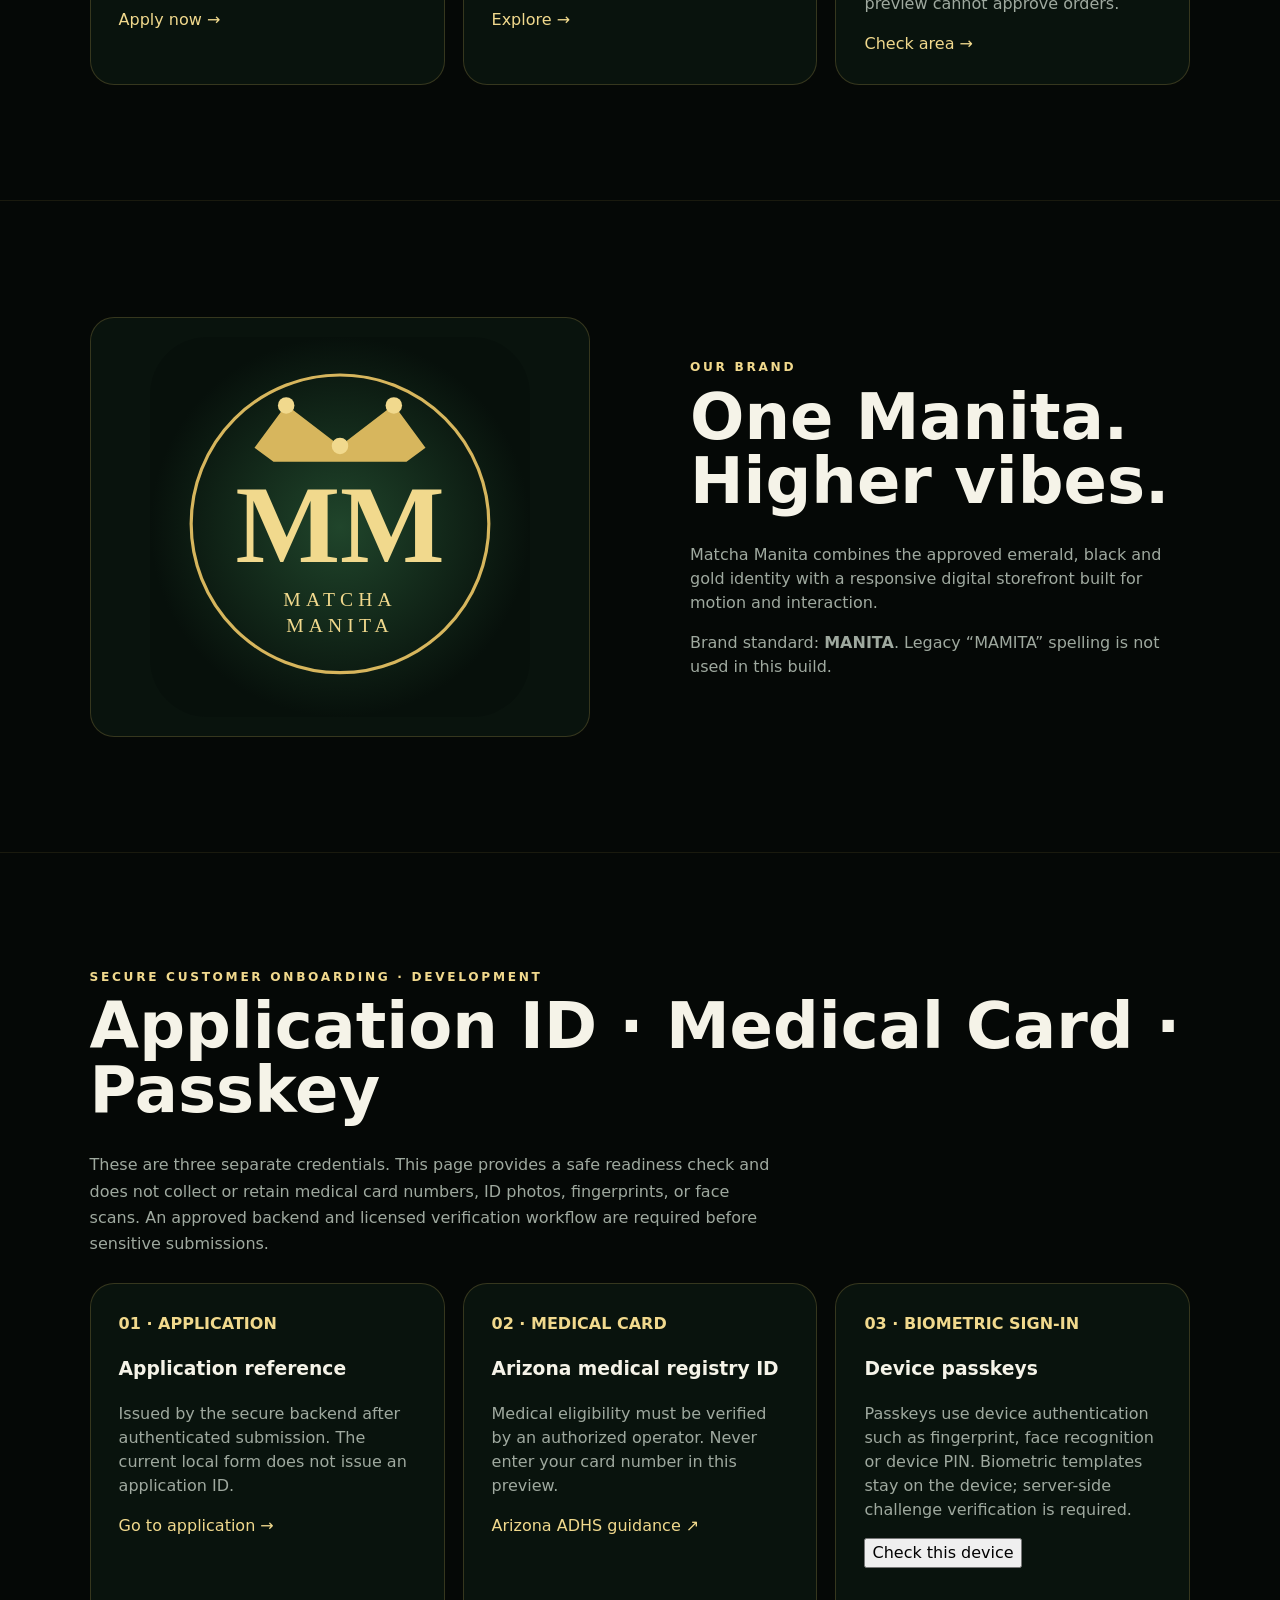
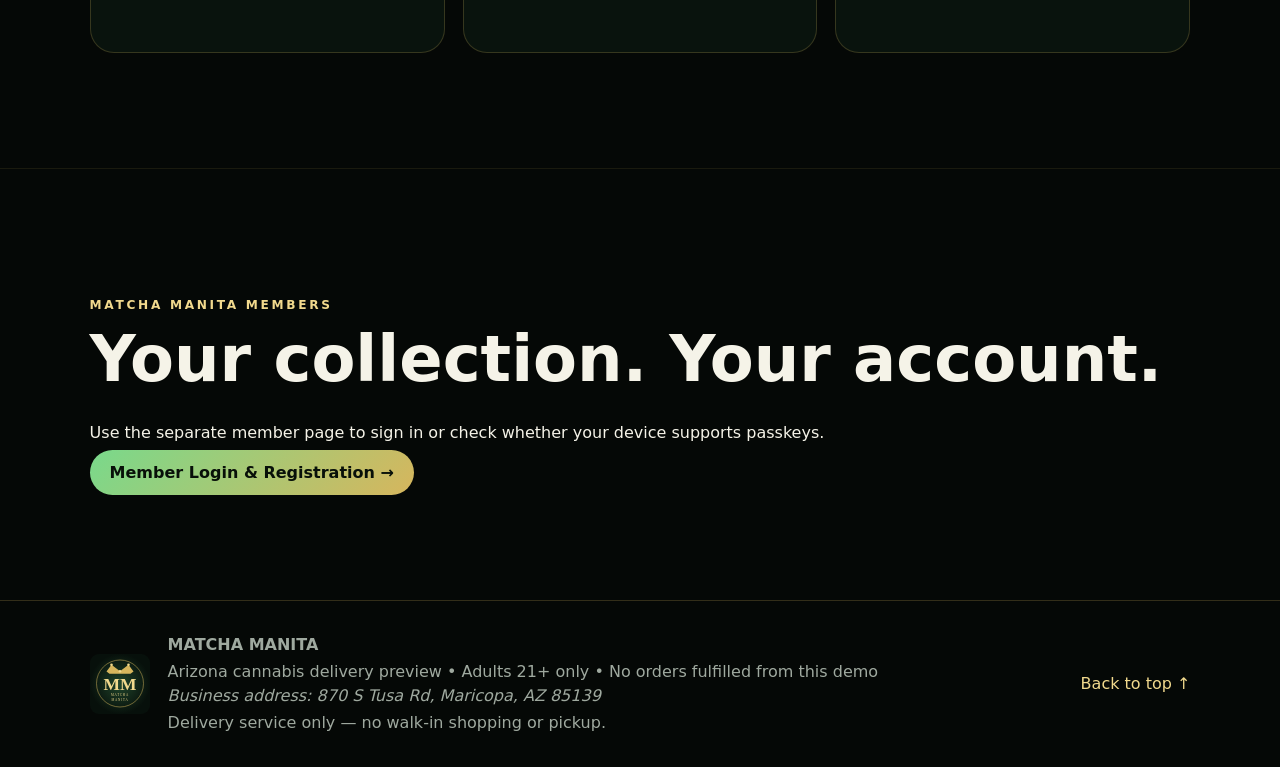
==== commit e6b2d17c: "Connect homepage to dedicated account page without exposing internal research" ====
--- a/index.html
+++ b/index.html
@@ -1,8 +1,8 @@
 <!doctype html><html lang="en"><head><meta charset="utf-8"><meta name="viewport" content="width=device-width,initial-scale=1"><meta name="theme-color" content="#07140d"><meta name="description" content="Matcha Manita — Arizona cannabis delivery experience"><title>Matcha Manita</title><link rel="stylesheet" href="styles.css"></head><body>
 <div class="age" id="ageGate"><div class="age-card"><img src="assets/matcha-manita-monogram.svg" alt="Matcha Manita"><h2>Welcome to Matcha Manita</h2><p>This delivery-service preview is intended for adults 21+. Age acknowledgement is not identity verification.</p><button id="enterBtn">I am 21+ — Enter</button><button class="ghost" id="leaveBtn">Exit</button></div></div>
-<header><a class="brand" href="#top"><img src="assets/matcha-manita-monogram.svg" alt="Matcha Manita logo"><span>MATCHA <b>MANITA</b></span></a><button class="menu" id="menuBtn" aria-label="Toggle navigation" aria-controls="nav" aria-expanded="false">☰</button><nav id="nav"><a href="#top">Home</a><a href="#shop">Shop</a><a href="#delivery">Delivery</a><a href="#deals">Deals</a><a href="#about">About</a><a href="#apply">Sign Up</a><a href="#login">Login</a></nav><button class="cart" id="cartBtn">Bag <span id="cartCount">0</span></button></header>
+<header><a class="brand" href="#top"><img src="assets/matcha-manita-monogram.svg" alt="Matcha Manita logo"><span>MATCHA <b>MANITA</b></span></a><button class="menu" id="menuBtn" aria-label="Toggle navigation" aria-controls="nav" aria-expanded="false">☰</button><nav id="nav"><a href="#top">Home</a><a href="#shop">Shop</a><a href="#delivery">Delivery</a><a href="#deals">Deals</a><a href="#about">About</a><a href="account.html">Account / Login</a></nav><button class="cart" id="cartBtn">Bag <span id="cartCount">0</span></button></header>
 <main id="top">
-<section class="mm-home-gateway" aria-label="Matcha Manita main page navigation"><div class="mm-gateway-inner"><div class="mm-gateway-copy"><p class="mm-gateway-kicker">✦ ARIZONA · DELIVERY-FIRST · ADULTS 21+</p><h1>Good Flowers.<br><em>Higher Vibes.</em></h1><p>Welcome to the Matcha Manita collection. Explore the menu, choose your flower weight, or access your account.</p><div class="mm-gateway-actions"><a href="#collections" class="btn">Shop the Collections ↓</a><a href="#shop" class="btn outline">View Products &amp; Prices →</a></div><div class="mm-gateway-proof"><span>✧ 21+ access</span><span>✧ Delivery preview</span><span>✧ Secure account</span></div></div><div class="mm-gateway-art mm-gateway-portrait" role="img" aria-label="Matcha Manita original Día de los Muertos brand artwork"><img src="assets/matcha-manita-monogram.svg" alt="Matcha Manita crowned artwork" loading="eager"><div class="mm-gateway-flames" aria-hidden="true">✦ &nbsp; ✧ &nbsp; ✦</div></div></div><nav class="mm-gateway-next" aria-label="Browse Matcha Manita sections"><a href="#collections">Collections <span>01 →</span></a><a href="#flower-weights">Flower Pricing <span>02 →</span></a><a href="#delivery">Delivery <span>03 →</span></a><a href="#login">Member Login <span>04 →</span></a></nav></section>
+<section class="mm-home-gateway" aria-label="Matcha Manita main page navigation"><div class="mm-gateway-inner"><div class="mm-gateway-copy"><p class="mm-gateway-kicker">✦ ARIZONA · DELIVERY-FIRST · ADULTS 21+</p><h1>Good Flowers.<br><em>Higher Vibes.</em></h1><p>Welcome to the Matcha Manita collection. Explore the menu, choose your flower weight, or access your account.</p><div class="mm-gateway-actions"><a href="#collections" class="btn">Shop the Collections ↓</a><a href="#shop" class="btn outline">View Products &amp; Prices →</a></div><div class="mm-gateway-proof"><span>✧ 21+ access</span><span>✧ Delivery preview</span><span>✧ Secure account</span></div></div><div class="mm-gateway-art mm-gateway-portrait" role="img" aria-label="Matcha Manita original Día de los Muertos brand artwork"><img src="assets/matcha-manita-monogram.svg" alt="Matcha Manita crowned artwork" loading="eager"><div class="mm-gateway-flames" aria-hidden="true">✦ &nbsp; ✧ &nbsp; ✦</div></div></div><nav class="mm-gateway-next" aria-label="Browse Matcha Manita sections"><a href="#collections">Collections <span>01 →</span></a><a href="#flower-weights">Flower Pricing <span>02 →</span></a><a href="#delivery">Delivery <span>03 →</span></a><a href="account.html">Member Login <span>04 →</span></a></nav></section>
 
 
 <section id="how-it-works" class="section mm-order-steps" aria-labelledby="orderStepsTitle"><p class="eyebrow">THE MATCHA MANITA EXPERIENCE</p><h2 id="orderStepsTitle">From the collection to your door</h2><p class="menu-disclaimer">Explore our Arizona delivery-first catalog preview. No order is submitted or delivery promised until a licensed provider confirms eligibility, inventory and fulfillment.</p><div class="mm-steps"><article><span>01</span><h3>Discover</h3><p>Browse flower, pre-rolls, concentrates, edibles and more in one curated collection.</p><a href="#collections">Explore collections →</a></article><article><span>02</span><h3>Choose</h3><p>Compare weights and reference prices. Add selections to your preview bag.</p><a href="#flower-weights">See flower prices →</a></article><article><span>03</span><h3>Check delivery</h3><p>Review service details. Age and identity checks require a verified provider workflow.</p><a href="#delivery">Delivery details →</a></article></div></section>
@@ -14,11 +14,10 @@
 
 <section id="service-location" class="section" aria-labelledby="serviceLocationTitle"><div class="eyebrow">MATCHA MANITA · ARIZONA</div><h2 id="serviceLocationTitle">Service location and delivery information</h2><p>Business address: <strong>870 S Tusa Rd, Maricopa, AZ 85139</strong>.</p><p>This storefront is a preview of a delivery-first service. There is no walk-in shopping or pickup at this address. Delivery coverage, availability, eligibility and fulfillment are not confirmed by this preview.</p><p><a class="btn outline" href="https://www.google.com/maps/search/?api=1&amp;query=870%20S%20Tusa%20Rd%2C%20Maricopa%2C%20AZ%2085139" target="_blank" rel="noopener noreferrer">View address on map ↗</a></p></section>
 <section id="delivery" class="split section"><div><div class="eyebrow">MARICOPA, ARIZONA · DELIVERY FIRST</div><h2>Delivery-first ordering</h2><div class="mm-service-location" aria-label="Matcha Manita business address"><span class="mm-location-symbol" aria-hidden="true">✦</span><div><strong>Matcha Manita · Maricopa</strong><address>870 S Tusa Rd<br>Maricopa, AZ 85139</address><small>Business address · Delivery service only · No walk-in shopping or pickup</small></div></div><p>Enter a ZIP code for a preliminary service-area inquiry. This does not confirm delivery availability or legal eligibility.</p><form id="zipForm" class="inline"><input id="zip" inputmode="numeric" maxlength="5" placeholder="ZIP code" required><button>Check</button></form><p class="status" id="zipStatus"></p></div><div class="feature"><span>01</span><h3>Browse</h3><p>Explore the available catalog preview.</p><span>02</span><h3>Build your bag</h3><p>Add, remove and update quantities instantly.</p><span>03</span><h3>Account</h3><p>Confirm identity and eligibility through an approved licensed workflow before any order is fulfilled.</p></div></section>
-<section id="deals" class="section"><div class="eyebrow">DEALS</div><h2>Good Flowers. Higher Vibes.</h2><div class="deal-row"><article><b>WELCOME</b><h3>Delivery updates</h3><p>Create a profile to receive storefront announcements.</p><a href="#apply">Apply now →</a></article><article><b>COLLECTION</b><h3>Explore flower strains</h3><p>Browse rotating Matcha Manita collections.</p><a href="#shop">Explore →</a></article><article><b>LOCAL</b><h3>Delivery service</h3><p>Delivery availability requires licensed-operator verification; this preview cannot approve orders.</p><a href="#delivery">Check area →</a></article></div></section>
+<section id="deals" class="section"><div class="eyebrow">DEALS</div><h2>Good Flowers. Higher Vibes.</h2><div class="deal-row"><article><b>WELCOME</b><h3>Delivery updates</h3><p>Create a profile to receive storefront announcements.</p><a href="account.html">Apply now →</a></article><article><b>COLLECTION</b><h3>Explore flower strains</h3><p>Browse rotating Matcha Manita collections.</p><a href="#shop">Explore →</a></article><article><b>LOCAL</b><h3>Delivery service</h3><p>Delivery availability requires licensed-operator verification; this preview cannot approve orders.</p><a href="#delivery">Check area →</a></article></div></section>
 <section id="about" class="split section"><div class="logo-panel"><img src="assets/matcha-manita-monogram.svg" alt="Matcha Manita"></div><div><div class="eyebrow">OUR BRAND</div><h2>One Manita. Higher vibes.</h2><p>Matcha Manita combines the approved emerald, black and gold identity with a responsive digital storefront built for motion and interaction.</p><p class="note">Brand standard: <b>MANITA</b>. Legacy “MAMITA” spelling is not used in this build.</p></div></section>
-<section id="identity-readiness" class="section" aria-labelledby="identityTitle"><div class="eyebrow">SECURE CUSTOMER ONBOARDING · DEVELOPMENT</div><h2 id="identityTitle">Application ID · Medical Card · Passkey</h2><p class="menu-disclaimer">These are three separate credentials. This page provides a safe readiness check and does not collect or retain medical card numbers, ID photos, fingerprints, or face scans. An approved backend and licensed verification workflow are required before sensitive submissions.</p><div class="deal-row"><article><b>01 · APPLICATION</b><h3>Application reference</h3><p>Issued by the secure backend after authenticated submission. The current local form does not issue an application ID.</p><a href="#apply">Go to application →</a></article><article><b>02 · MEDICAL CARD</b><h3>Arizona medical registry ID</h3><p>Medical eligibility must be verified by an authorized operator. Never enter your card number in this preview.</p><a href="https://www.azdhs.gov/licensing/marijuana/" target="_blank" rel="noopener noreferrer">Arizona ADHS guidance ↗</a></article><article><b>03 · BIOMETRIC SIGN-IN</b><h3>Device passkeys</h3><p>Passkeys use device authentication such as fingerprint, face recognition or device PIN. Biometric templates stay on the device; server-side challenge verification is required.</p><button type="button" id="identityPasskeyCheck" class="ghost">Check this device</button><p id="identityPasskeyResult" class="status" role="status" aria-live="polite"></p></article></div></section>
-<section id="apply" class="section form-section"><div><div class="eyebrow">MEMBERSHIP</div><h2>Sign Up / Application</h2><p>Create a local member profile. Required fields are validated before submission.</p></div><form id="applyForm"><label>Full name<input name="name" required></label><label>Email<input type="email" name="email" required></label><label>Phone<input type="tel" name="phone" required></label><label>Date of birth<input type="date" name="dob" required></label><label>ZIP code<input name="zip" pattern="[0-9]{5}" required></label><label class="wide">Account type<select name="type"><option>Recreational 21+</option><option>Medical patient</option></select></label><label class="check wide"><input type="checkbox" required> I certify I am 21+ and the information provided is accurate.</label><button class="wide">Submit Application</button><p id="applyStatus" class="status wide"></p></form></section>
-<section id="login" class="section login"><div class="login-card"><img src="assets/matcha-manita-monogram.svg" alt="Matcha Manita"><h2>Member Login</h2><form id="loginForm"><input type="email" id="loginEmail" placeholder="Email" required><input type="password" id="loginPassword" minlength="6" placeholder="Password" required><button>Sign In</button><button type="button" id="passkeyInfoBtn" class="ghost" aria-describedby="passkeyStatus">Check fingerprint / face / passkey support</button><p id="passkeyStatus" class="status" role="status" aria-live="polite">Passkey sign-in requires Supabase passkeys enabled and verified for this website origin.</p><p id="loginStatus" class="status" role="status" aria-live="polite"></p></form><a href="#apply">Need an account? Apply here.</a></div></section>
+<section id="identity-readiness" class="section" aria-labelledby="identityTitle"><div class="eyebrow">SECURE CUSTOMER ONBOARDING · DEVELOPMENT</div><h2 id="identityTitle">Application ID · Medical Card · Passkey</h2><p class="menu-disclaimer">These are three separate credentials. This page provides a safe readiness check and does not collect or retain medical card numbers, ID photos, fingerprints, or face scans. An approved backend and licensed verification workflow are required before sensitive submissions.</p><div class="deal-row"><article><b>01 · APPLICATION</b><h3>Application reference</h3><p>Issued by the secure backend after authenticated submission. The current local form does not issue an application ID.</p><a href="account.html">Go to application →</a></article><article><b>02 · MEDICAL CARD</b><h3>Arizona medical registry ID</h3><p>Medical eligibility must be verified by an authorized operator. Never enter your card number in this preview.</p><a href="https://www.azdhs.gov/licensing/marijuana/" target="_blank" rel="noopener noreferrer">Arizona ADHS guidance ↗</a></article><article><b>03 · BIOMETRIC SIGN-IN</b><h3>Device passkeys</h3><p>Passkeys use device authentication such as fingerprint, face recognition or device PIN. Biometric templates stay on the device; server-side challenge verification is required.</p><button type="button" id="identityPasskeyCheck" class="ghost">Check this device</button><p id="identityPasskeyResult" class="status" role="status" aria-live="polite"></p></article></div></section>
+<section class="section mm-member-cta" aria-labelledby="memberCtaTitle"><p class="eyebrow">MATCHA MANITA MEMBERS</p><h2 id="memberCtaTitle">Your collection. Your account.</h2><p>Use the separate member page to sign in or check whether your device supports passkeys.</p><a class="btn" href="account.html">Member Login &amp; Registration →</a></section>
 </main>
 <aside class="drawer" id="drawer" aria-label="Shopping bag"><button id="closeCart">×</button><h2>Your Hive Bag</h2><div id="cartItems"></div><div class="total"><span>Total</span><strong id="cartTotal">$0.00</strong></div><button id="checkoutBtn" type="button" disabled aria-disabled="true" title="Checkout is unavailable until licensed fulfillment and payment integrations are verified">Checkout unavailable — preview only</button><p id="checkoutStatus" class="status" role="status" aria-live="polite">Ordering and payment are not enabled in this preview. No payment or digital-asset transfers can be initiated.</p></aside><div class="scrim" id="scrim"></div>
 <footer><img src="assets/matcha-manita-monogram.svg" alt="Matcha Manita"><div><b>MATCHA MANITA</b><p>Arizona cannabis delivery preview • Adults 21+ only • No orders fulfilled from this demo</p><address>Business address: 870 S Tusa Rd, Maricopa, AZ 85139</address><p>Delivery service only — no walk-in shopping or pickup.</p></div><a href="#top">Back to top ↑</a></footer><script src="app.js"></script><script>(function(){const b=document.getElementById("identityPasskeyCheck"),s=document.getElementById("identityPasskeyResult");b?.addEventListener("click",function(){const ok=window.isSecureContext&&typeof window.PublicKeyCredential!=="undefined";s.textContent=ok?"This device exposes passkey support. Enrollment and sign-in require a verified server challenge; no biometric data was collected.":"Passkeys require HTTPS and a compatible browser/device. No biometric data was collected.";});})();</script></body></html>
--- a/styles.css
+++ b/styles.css
@@ -896,3 +896,6 @@
 .mm-collection-grid a strong{font-family:Georgia,serif;font-size:clamp(1.35rem,2.5vw,2rem);color:#f3db9a}.mm-collection-grid a span{color:#a4c39b;letter-spacing:.22em}
 @media(max-width:800px){.mm-gateway-portrait{min-height:240px}.mm-gateway-portrait img{max-height:320px}}
 @media(prefers-reduced-motion:reduce){.mm-gateway-portrait:before,.mm-gateway-portrait:after{animation:none}.mm-collection-grid a{transition:none}}
+
+/* Delivery-first customer journey: separate from private provider research */
+.mm-order-steps .mm-steps{display:grid;grid-template-columns:repeat(3,minmax(0,1fr));gap:18px;margin-top:28px}.mm-steps article{background:linear-gradient(145deg,#10271a,#07100b);border:1px solid rgba(215,182,93,.35);border-radius:20px;padding:28px;display:flex;flex-direction:column;align-items:flex-start;min-height:265px}.mm-steps article>span{font:700 1rem Georgia,serif;letter-spacing:.15em;color:#e6c678}.mm-steps h3{font:700 clamp(1.5rem,3vw,2.1rem) Georgia,serif;color:#f1d98d;margin:18px 0 8px}.mm-steps p{color:#d3dccf;line-height:1.6;flex:1}.mm-steps a{color:#d7b65d;font-weight:700;text-decoration:underline;text-underline-offset:4px}@media(max-width:720px){.mm-order-steps .mm-steps{grid-template-columns:1fr}.mm-steps article{min-height:0}}
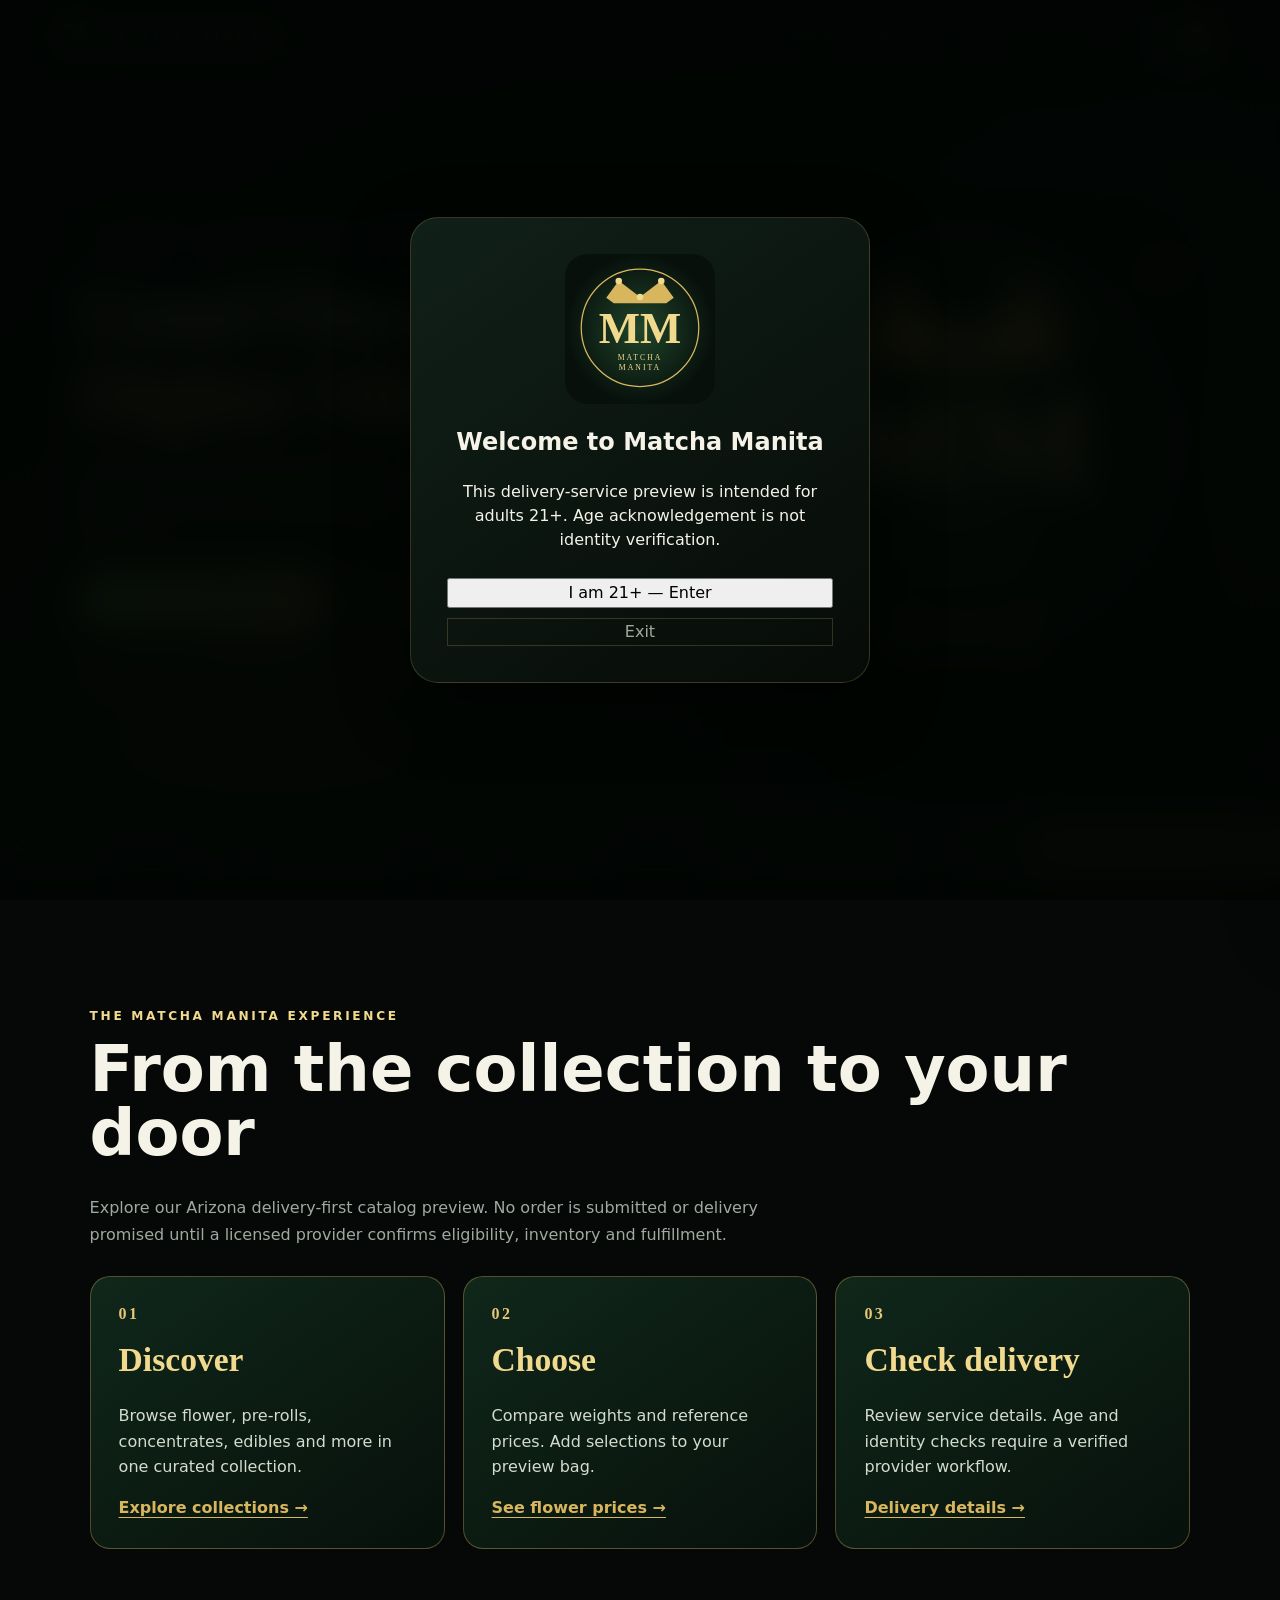
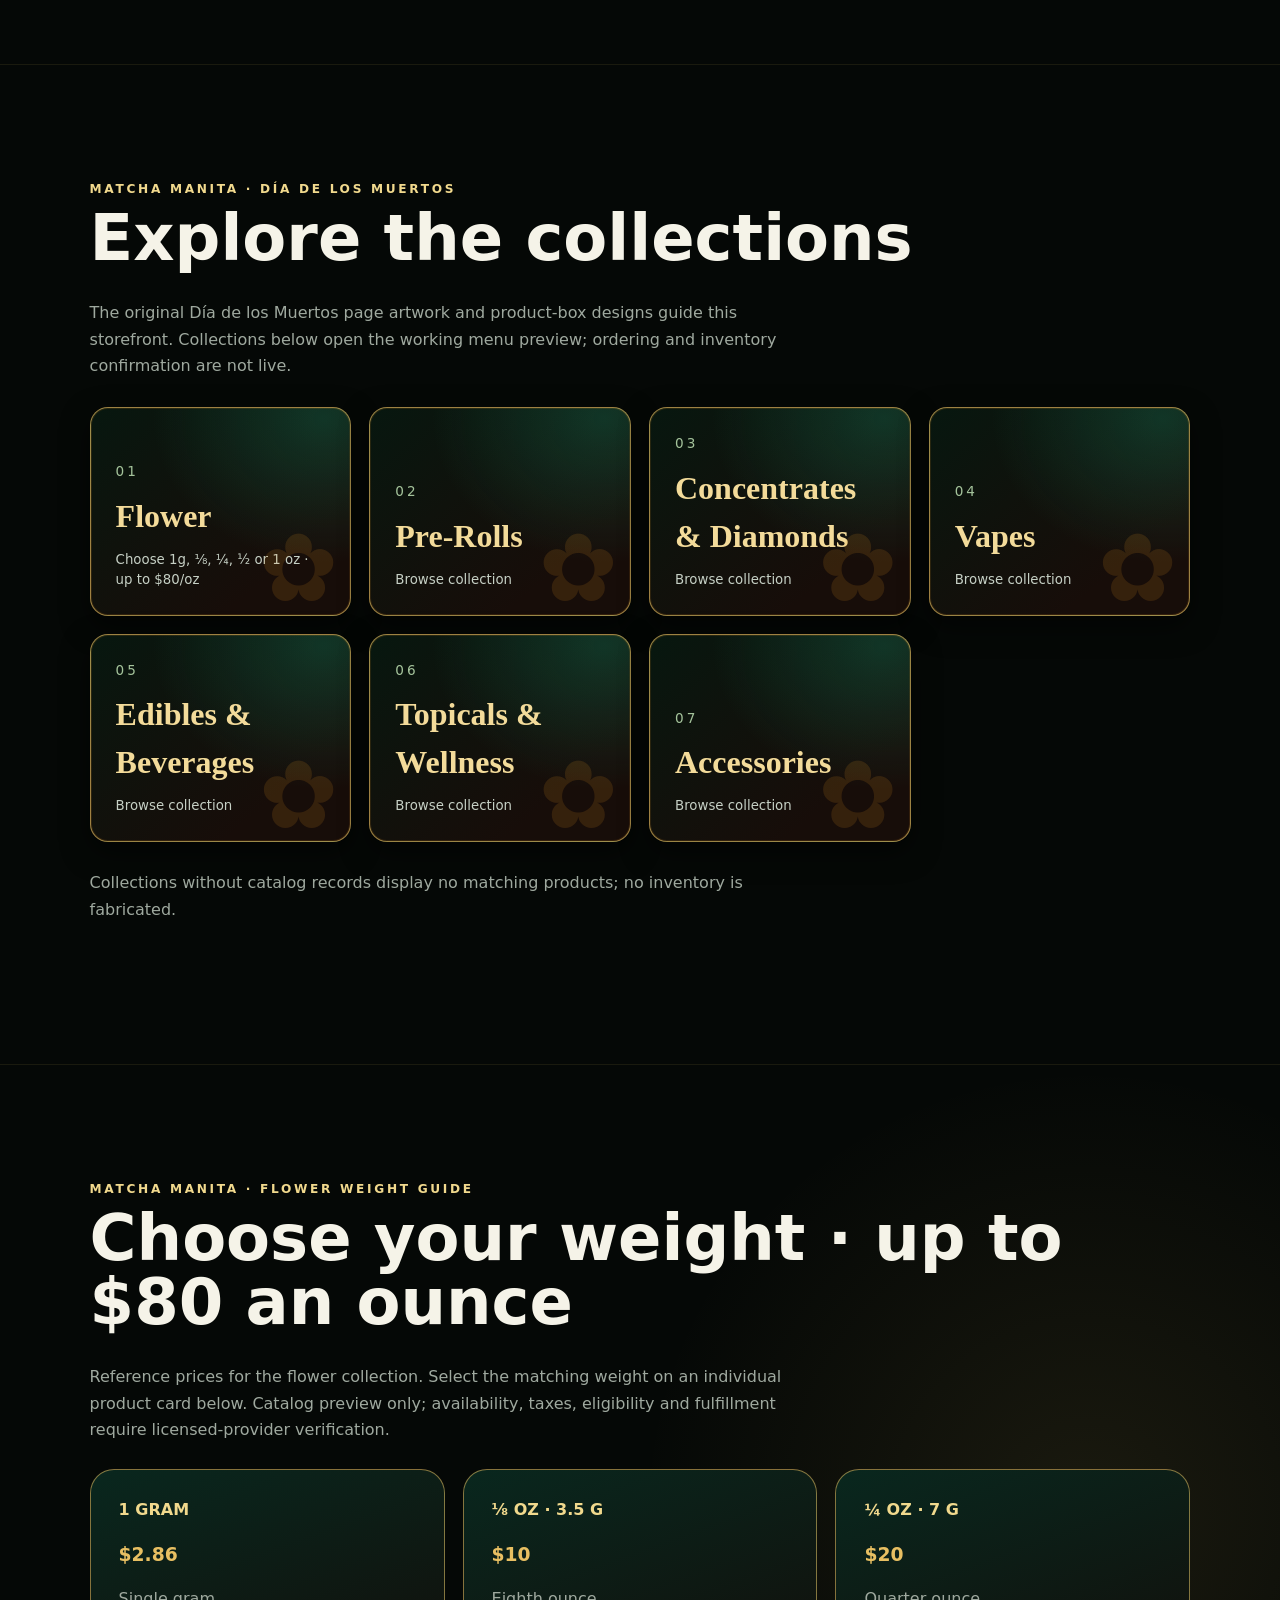
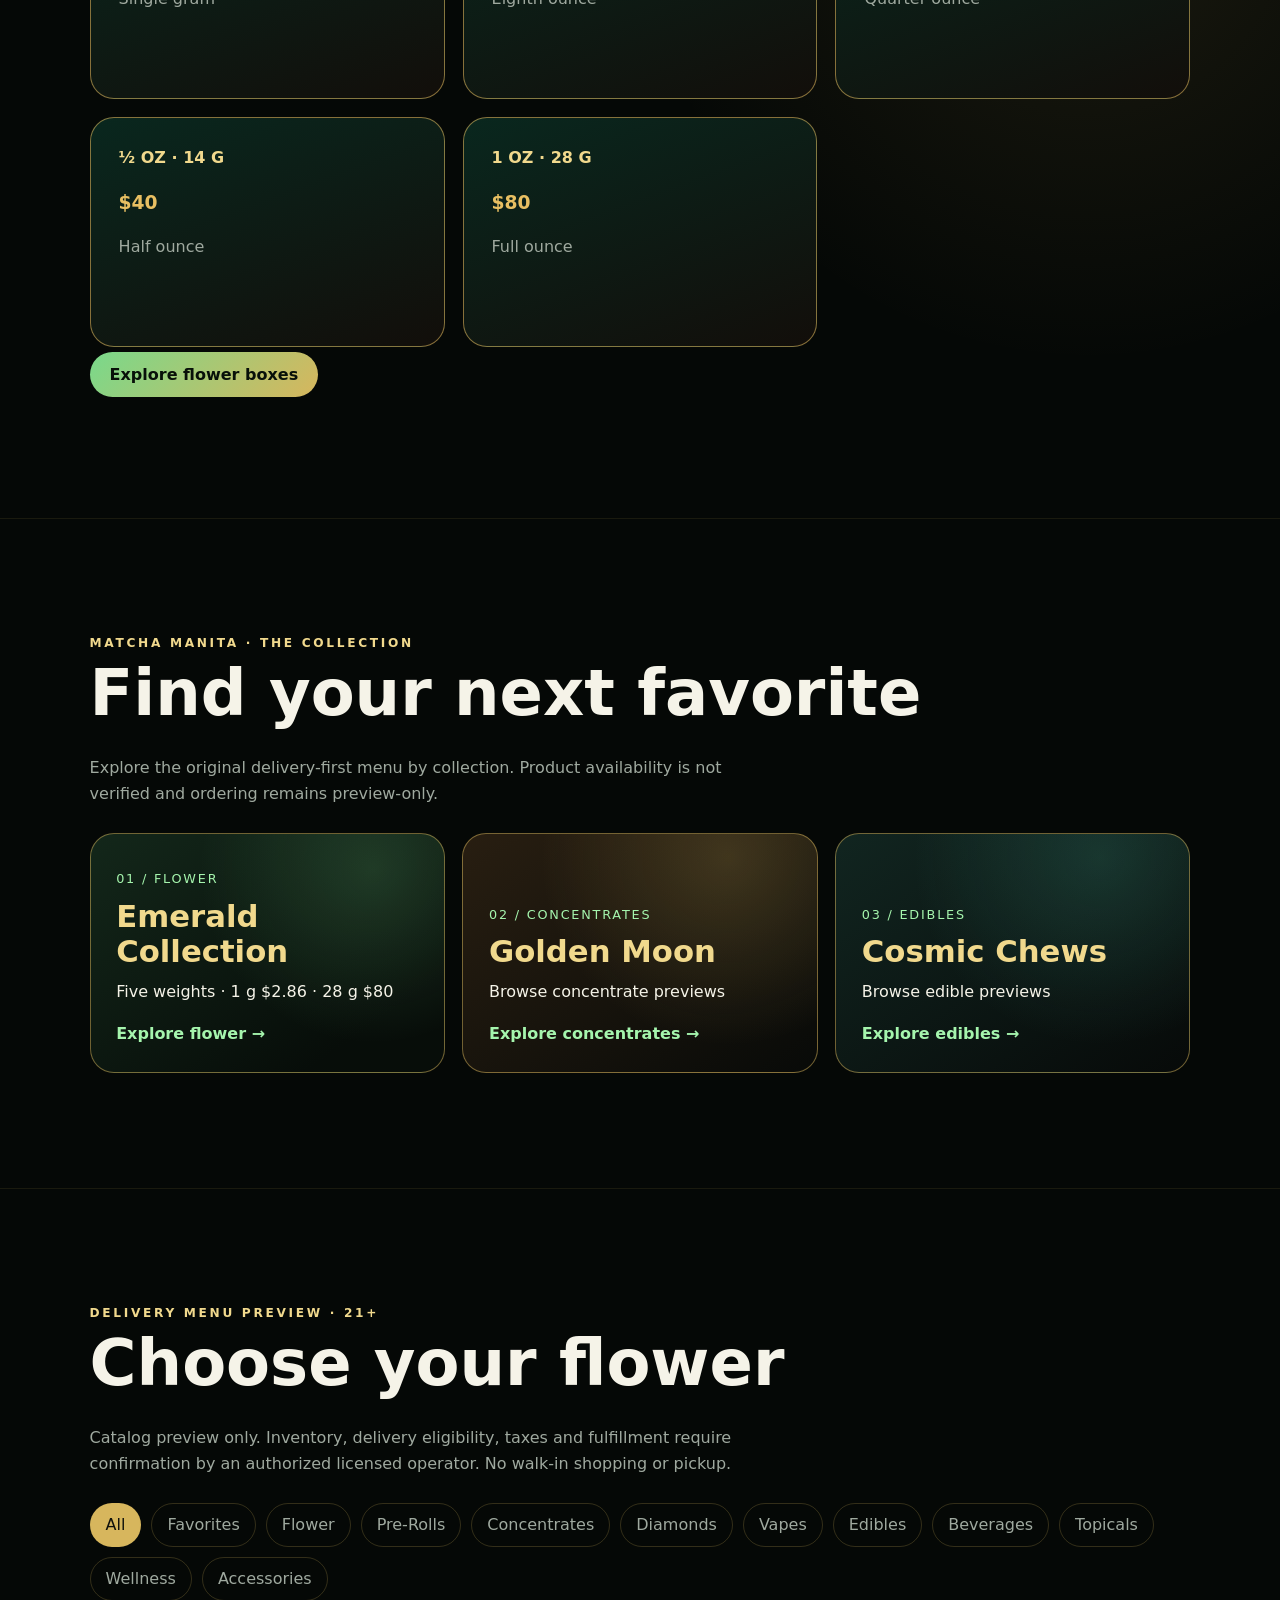
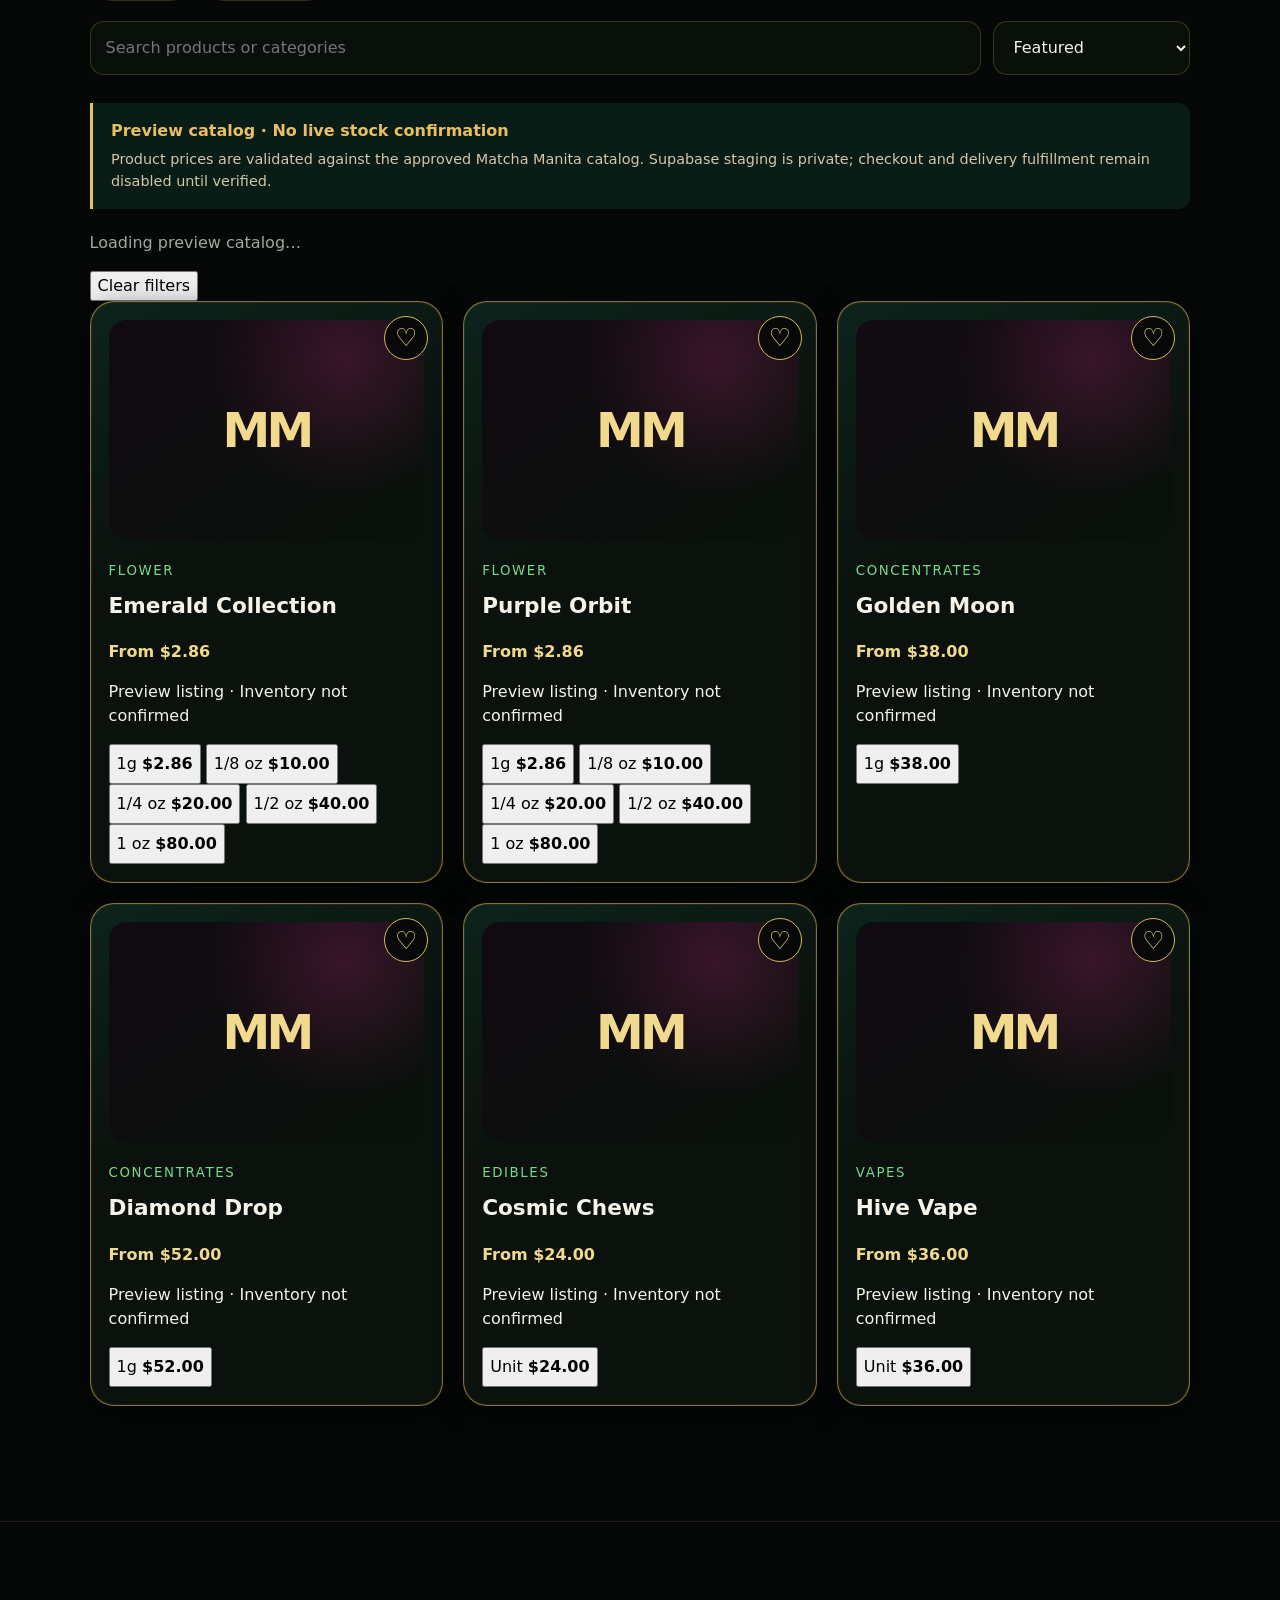
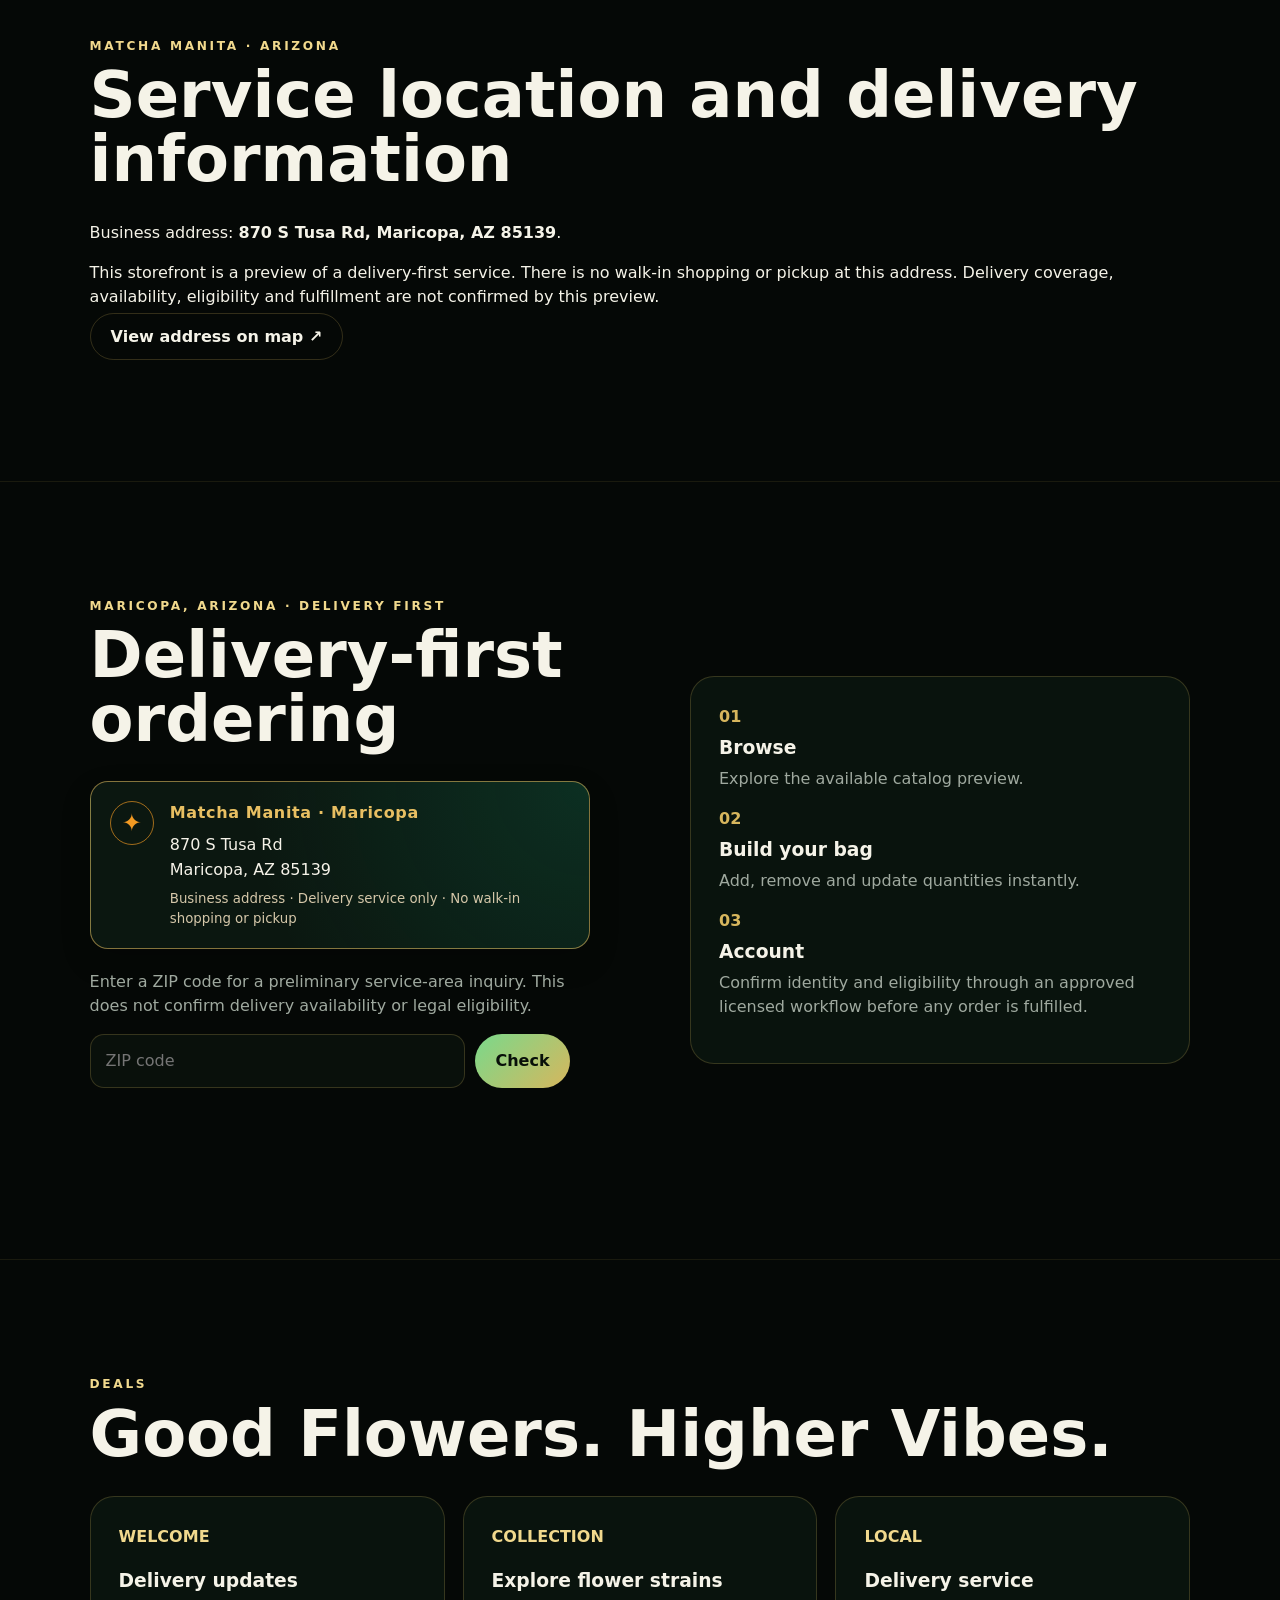
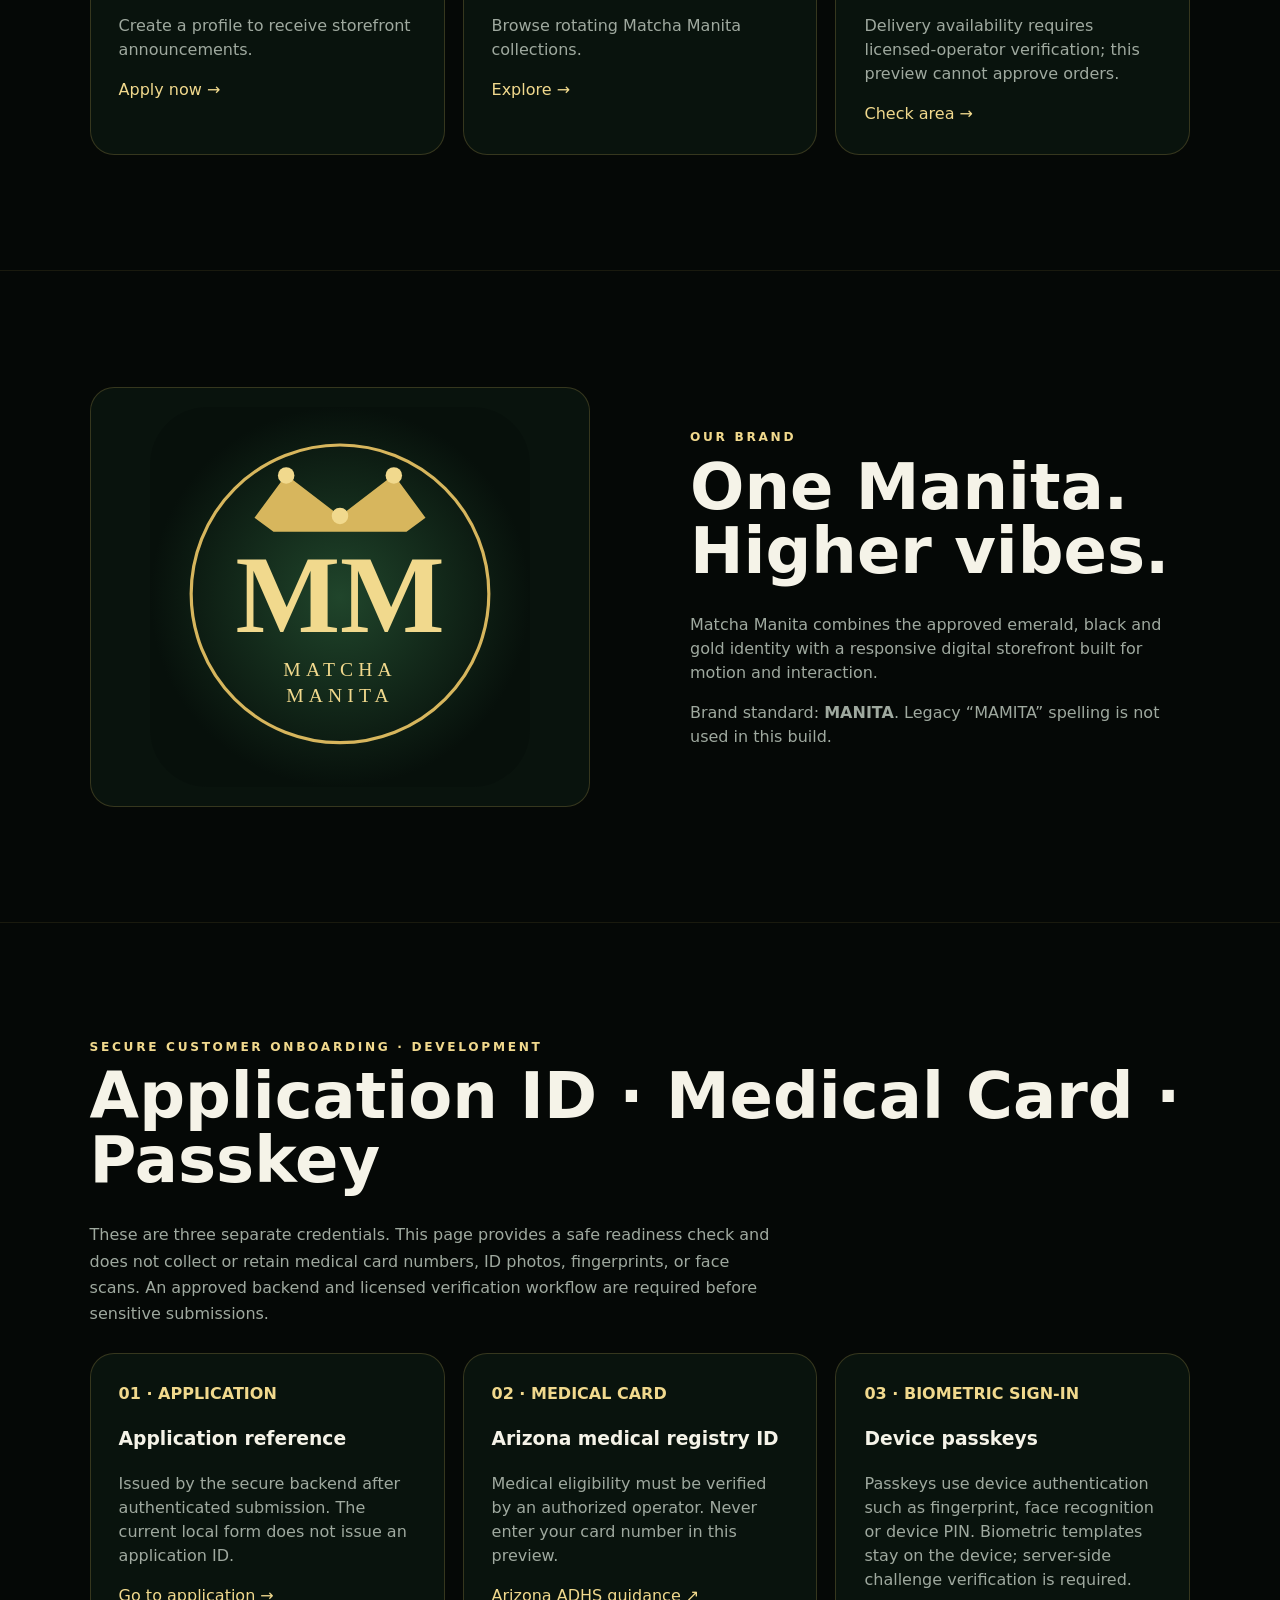
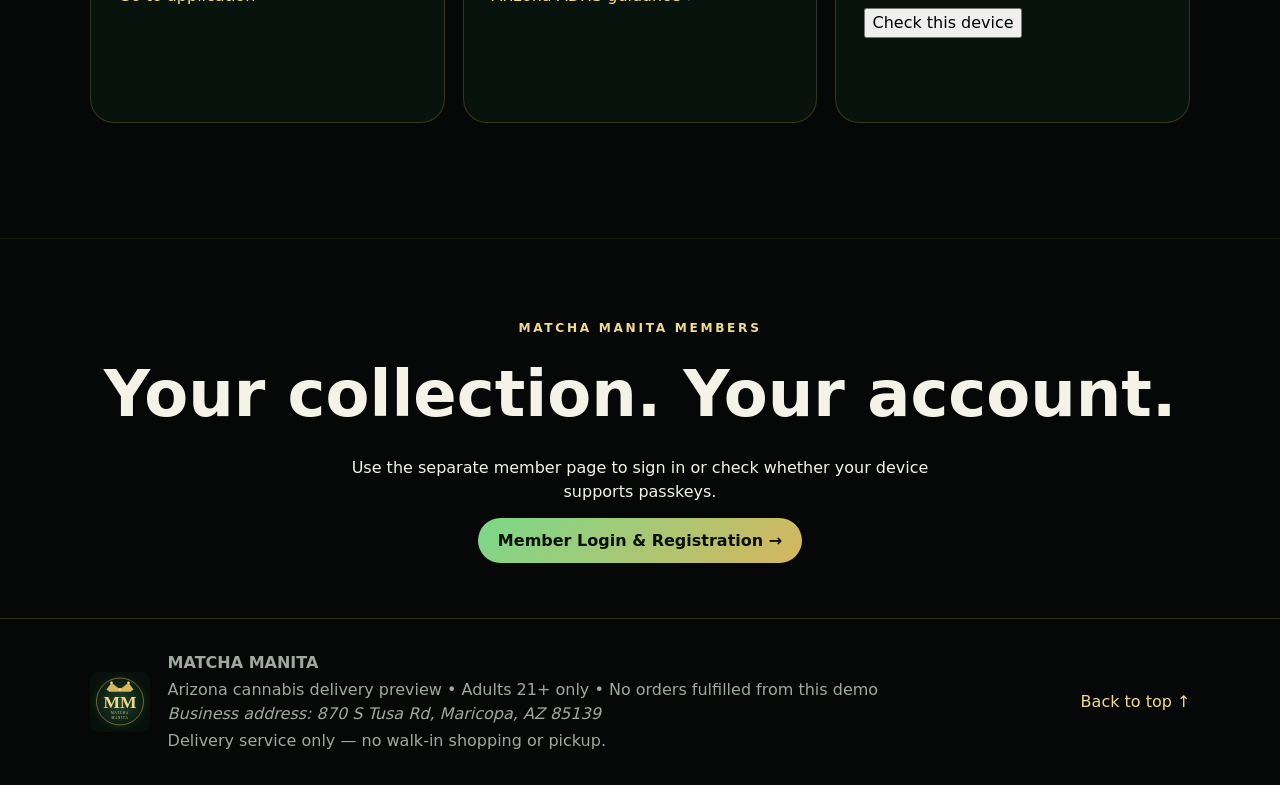
==== commit ce3c2b72: "Improve live catalog browsing with visible result count and clear filters" ====
--- a/index.html
+++ b/index.html
@@ -9,7 +9,7 @@
 <section id="collections" class="section" aria-labelledby="collectionsTitle"><div class="eyebrow">MATCHA MANITA · DÍA DE LOS MUERTOS</div><h2 id="collectionsTitle">Explore the collections</h2><p class="menu-disclaimer">The original Día de los Muertos page artwork and product-box designs guide this storefront. Collections below open the working menu preview; ordering and inventory confirmation are not live.</p><div class="mm-collection-grid"><a href="#shop" data-collection="Flower"><span>01</span><strong>Flower</strong><small>Choose 1g, ⅛, ¼, ½ or 1 oz · up to $80/oz</small></a><a href="#shop" data-collection="Pre-Rolls"><span>02</span><strong>Pre-Rolls</strong><small>Browse collection</small></a><a href="#shop" data-collection="Concentrates"><span>03</span><strong>Concentrates & Diamonds</strong><small>Browse collection</small></a><a href="#shop" data-collection="Vapes"><span>04</span><strong>Vapes</strong><small>Browse collection</small></a><a href="#shop" data-collection="Edibles"><span>05</span><strong>Edibles & Beverages</strong><small>Browse collection</small></a><a href="#shop" data-collection="Topicals"><span>06</span><strong>Topicals & Wellness</strong><small>Browse collection</small></a><a href="#shop" data-collection="Accessories"><span>07</span><strong>Accessories</strong><small>Browse collection</small></a></div><p class="menu-disclaimer">Collections without catalog records display no matching products; no inventory is fabricated.</p></section>
 <section id="flower-weights" class="section" aria-labelledby="flowerWeightTitle"><div class="eyebrow">MATCHA MANITA · FLOWER WEIGHT GUIDE</div><h2 id="flowerWeightTitle">Choose your weight · up to $80 an ounce</h2><p class="menu-disclaimer">Reference prices for the flower collection. Select the matching weight on an individual product card below. Catalog preview only; availability, taxes, eligibility and fulfillment require licensed-provider verification.</p><div class="deal-row" aria-label="Flower weight price guide"><article><b>1 GRAM</b><h3>$2.86</h3><p>Single gram</p></article><article><b>⅛ OZ · 3.5 G</b><h3>$10</h3><p>Eighth ounce</p></article><article><b>¼ OZ · 7 G</b><h3>$20</h3><p>Quarter ounce</p></article><article><b>½ OZ · 14 G</b><h3>$40</h3><p>Half ounce</p></article><article><b>1 OZ · 28 G</b><h3>$80</h3><p>Full ounce</p></article></div><p><a class="btn" href="#shop">Explore flower boxes</a></p></section>
 <section id="featured-shop" class="section mm-featured-shop" aria-labelledby="featuredShopTitle"><div class="eyebrow">MATCHA MANITA · THE COLLECTION</div><h2 id="featuredShopTitle">Find your next favorite</h2><p class="menu-disclaimer">Explore the original delivery-first menu by collection. Product availability is not verified and ordering remains preview-only.</p><div class="mm-featured-tiles"><a href="#shop" data-collection="Flower" class="mm-featured-tile"><span class="mm-featured-number">01 / FLOWER</span><strong>Emerald Collection</strong><span>Five weights · 1 g $2.86 · 28 g $80</span><span class="mm-featured-link">Explore flower →</span></a><a href="#shop" data-collection="Concentrates" class="mm-featured-tile"><span class="mm-featured-number">02 / CONCENTRATES</span><strong>Golden Moon</strong><span>Browse concentrate previews</span><span class="mm-featured-link">Explore concentrates →</span></a><a href="#shop" data-collection="Edibles" class="mm-featured-tile"><span class="mm-featured-number">03 / EDIBLES</span><strong>Cosmic Chews</strong><span>Browse edible previews</span><span class="mm-featured-link">Explore edibles →</span></a></div></section>
-<section id="shop" class="section"><div class="eyebrow">DELIVERY MENU PREVIEW · 21+</div><h2>Choose your flower</h2><p class="menu-disclaimer">Catalog preview only. Inventory, delivery eligibility, taxes and fulfillment require confirmation by an authorized licensed operator. No walk-in shopping or pickup.</p><div class="categories" id="categories"></div><div class="toolbar"><input id="search" placeholder="Search products or categories"><select id="sort"><option value="featured">Featured</option><option value="low">Price: Low to High</option><option value="high">Price: High to Low</option></select></div><div class="mm-catalog-note" role="note"><strong>Preview catalog · No live stock confirmation</strong><span>Product prices are validated against the approved Matcha Manita catalog. Supabase staging is private; checkout and delivery fulfillment remain disabled until verified.</span></div><div class="grid" id="productGrid"></div></section>
+<section id="shop" class="section"><div class="eyebrow">DELIVERY MENU PREVIEW · 21+</div><h2>Choose your flower</h2><p class="menu-disclaimer">Catalog preview only. Inventory, delivery eligibility, taxes and fulfillment require confirmation by an authorized licensed operator. No walk-in shopping or pickup.</p><div class="categories" id="categories"></div><div class="toolbar"><input id="search" placeholder="Search products or categories"><select id="sort"><option value="featured">Featured</option><option value="low">Price: Low to High</option><option value="high">Price: High to Low</option></select></div><div class="mm-catalog-note" role="note"><strong>Preview catalog · No live stock confirmation</strong><span>Product prices are validated against the approved Matcha Manita catalog. Supabase staging is private; checkout and delivery fulfillment remain disabled until verified.</span></div><div class="mm-results-bar"><p id="catalogResults" role="status" aria-live="polite">Loading preview catalog…</p><button id="resetCatalog" type="button" class="ghost">Clear filters</button></div><div class="grid" id="productGrid"></div></section>
 
 
 <section id="service-location" class="section" aria-labelledby="serviceLocationTitle"><div class="eyebrow">MATCHA MANITA · ARIZONA</div><h2 id="serviceLocationTitle">Service location and delivery information</h2><p>Business address: <strong>870 S Tusa Rd, Maricopa, AZ 85139</strong>.</p><p>This storefront is a preview of a delivery-first service. There is no walk-in shopping or pickup at this address. Delivery coverage, availability, eligibility and fulfillment are not confirmed by this preview.</p><p><a class="btn outline" href="https://www.google.com/maps/search/?api=1&amp;query=870%20S%20Tusa%20Rd%2C%20Maricopa%2C%20AZ%2085139" target="_blank" rel="noopener noreferrer">View address on map ↗</a></p></section>
--- a/styles.css
+++ b/styles.css
@@ -899,3 +899,9 @@
 
 /* Delivery-first customer journey: separate from private provider research */
 .mm-order-steps .mm-steps{display:grid;grid-template-columns:repeat(3,minmax(0,1fr));gap:18px;margin-top:28px}.mm-steps article{background:linear-gradient(145deg,#10271a,#07100b);border:1px solid rgba(215,182,93,.35);border-radius:20px;padding:28px;display:flex;flex-direction:column;align-items:flex-start;min-height:265px}.mm-steps article>span{font:700 1rem Georgia,serif;letter-spacing:.15em;color:#e6c678}.mm-steps h3{font:700 clamp(1.5rem,3vw,2.1rem) Georgia,serif;color:#f1d98d;margin:18px 0 8px}.mm-steps p{color:#d3dccf;line-height:1.6;flex:1}.mm-steps a{color:#d7b65d;font-weight:700;text-decoration:underline;text-underline-offset:4px}@media(max-width:720px){.mm-order-steps .mm-steps{grid-template-columns:1fr}.mm-steps article{min-height:0}}
+
+/* Member account second page */
+.mm-account-page .mm-account-intro{max-width:980px;margin:0 auto;text-align:center;padding:72px 24px 24px}.mm-account-intro h1{font:700 clamp(2.4rem,6vw,4.8rem) Georgia,serif;color:#f2dc9a;margin:12px 0}.mm-account-intro p{max-width:720px;margin:0 auto;line-height:1.7}.mm-account-page .form-section,.mm-account-page .login{max-width:1100px;margin:0 auto}.mm-account-page .login-card{width:min(100%,560px)}.mm-account-page .mm-passkey-explainer{font-size:.92rem;line-height:1.6;color:#d2dacc}.mm-member-cta{text-align:center;padding:65px 20px}.mm-member-cta p{max-width:600px;margin:15px auto 25px}@media(max-width:700px){.mm-account-page .mm-account-intro{padding-top:45px}.mm-account-page .form-section{padding-inline:18px}}
+
+/* Account creation on customer page two */
+.mm-signup{padding-block:24px 42px}.mm-signup .login-card{width:min(100%,600px);margin:auto}.mm-signup form{display:grid;gap:12px}.mm-signup label{font-weight:600;color:#e9d18c}.mm-signup input{width:100%;box-sizing:border-box}.mm-signup .status{min-height:2em;line-height:1.5}
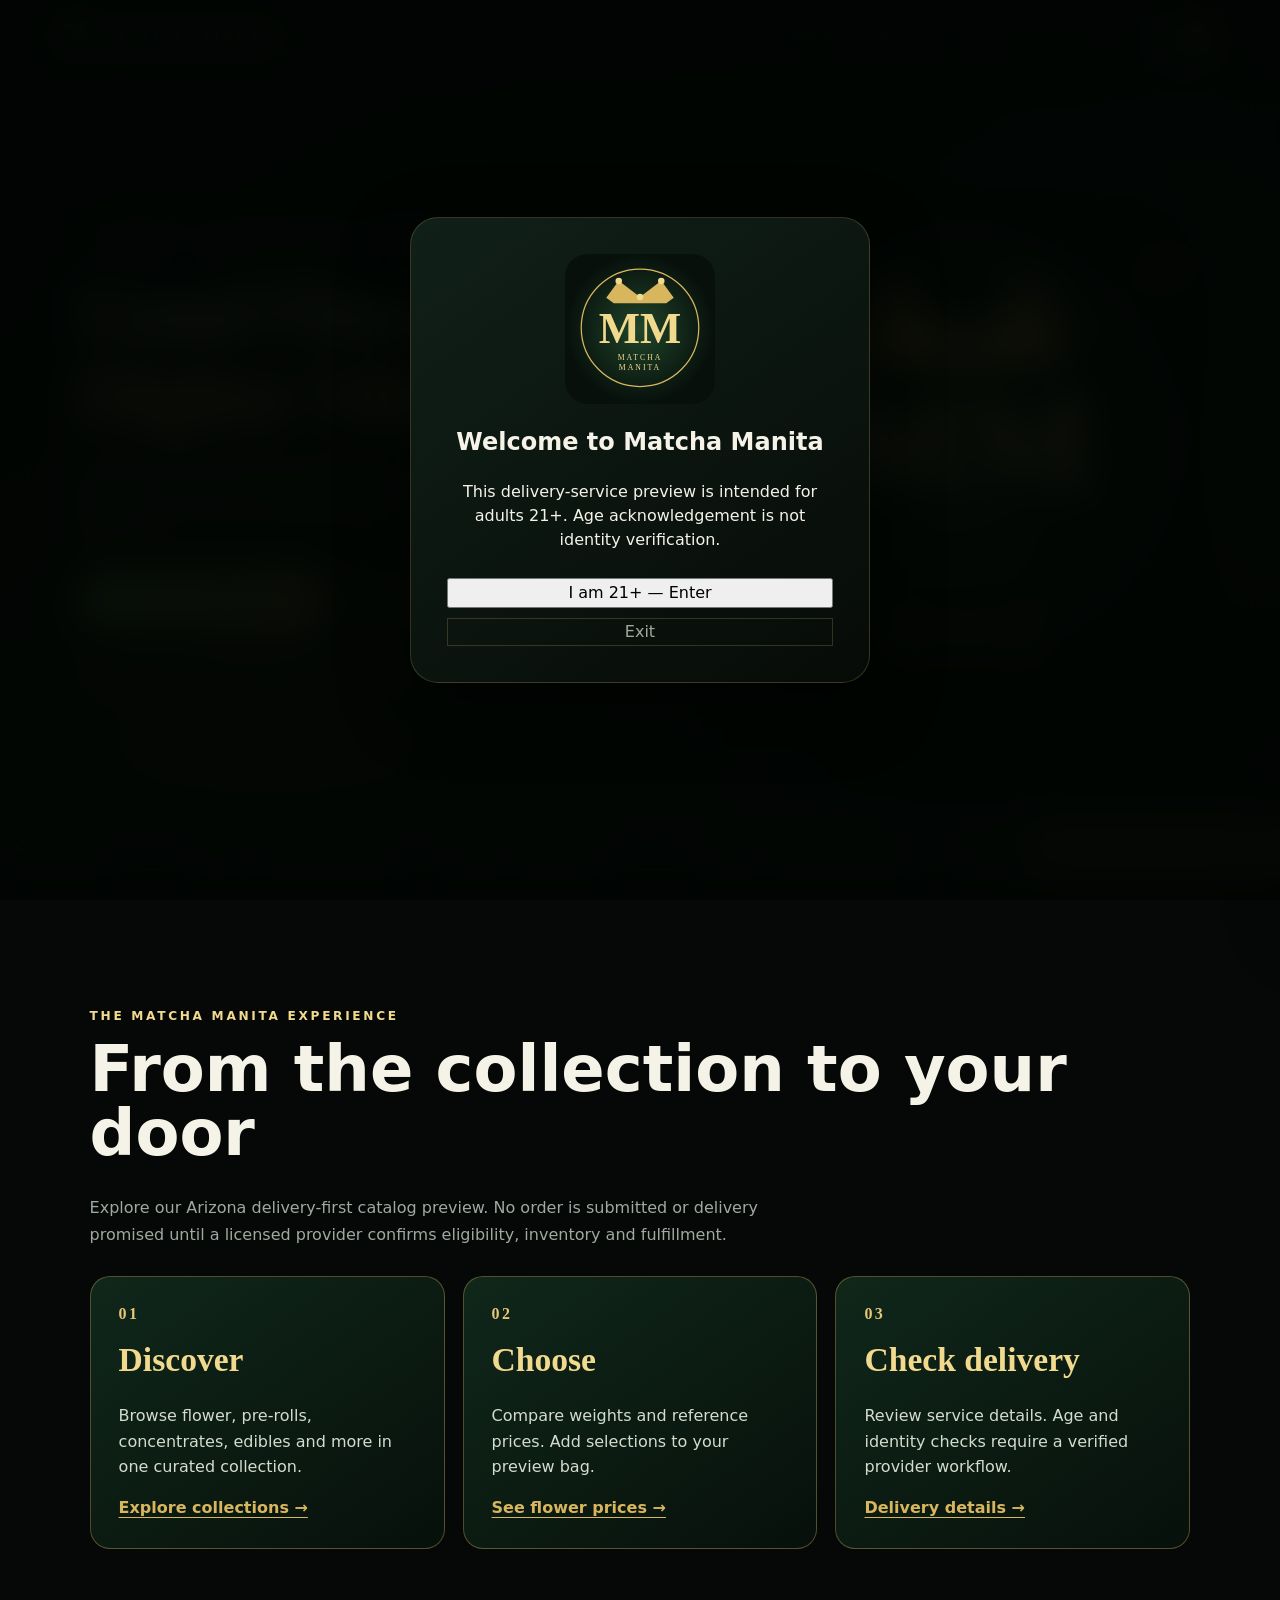
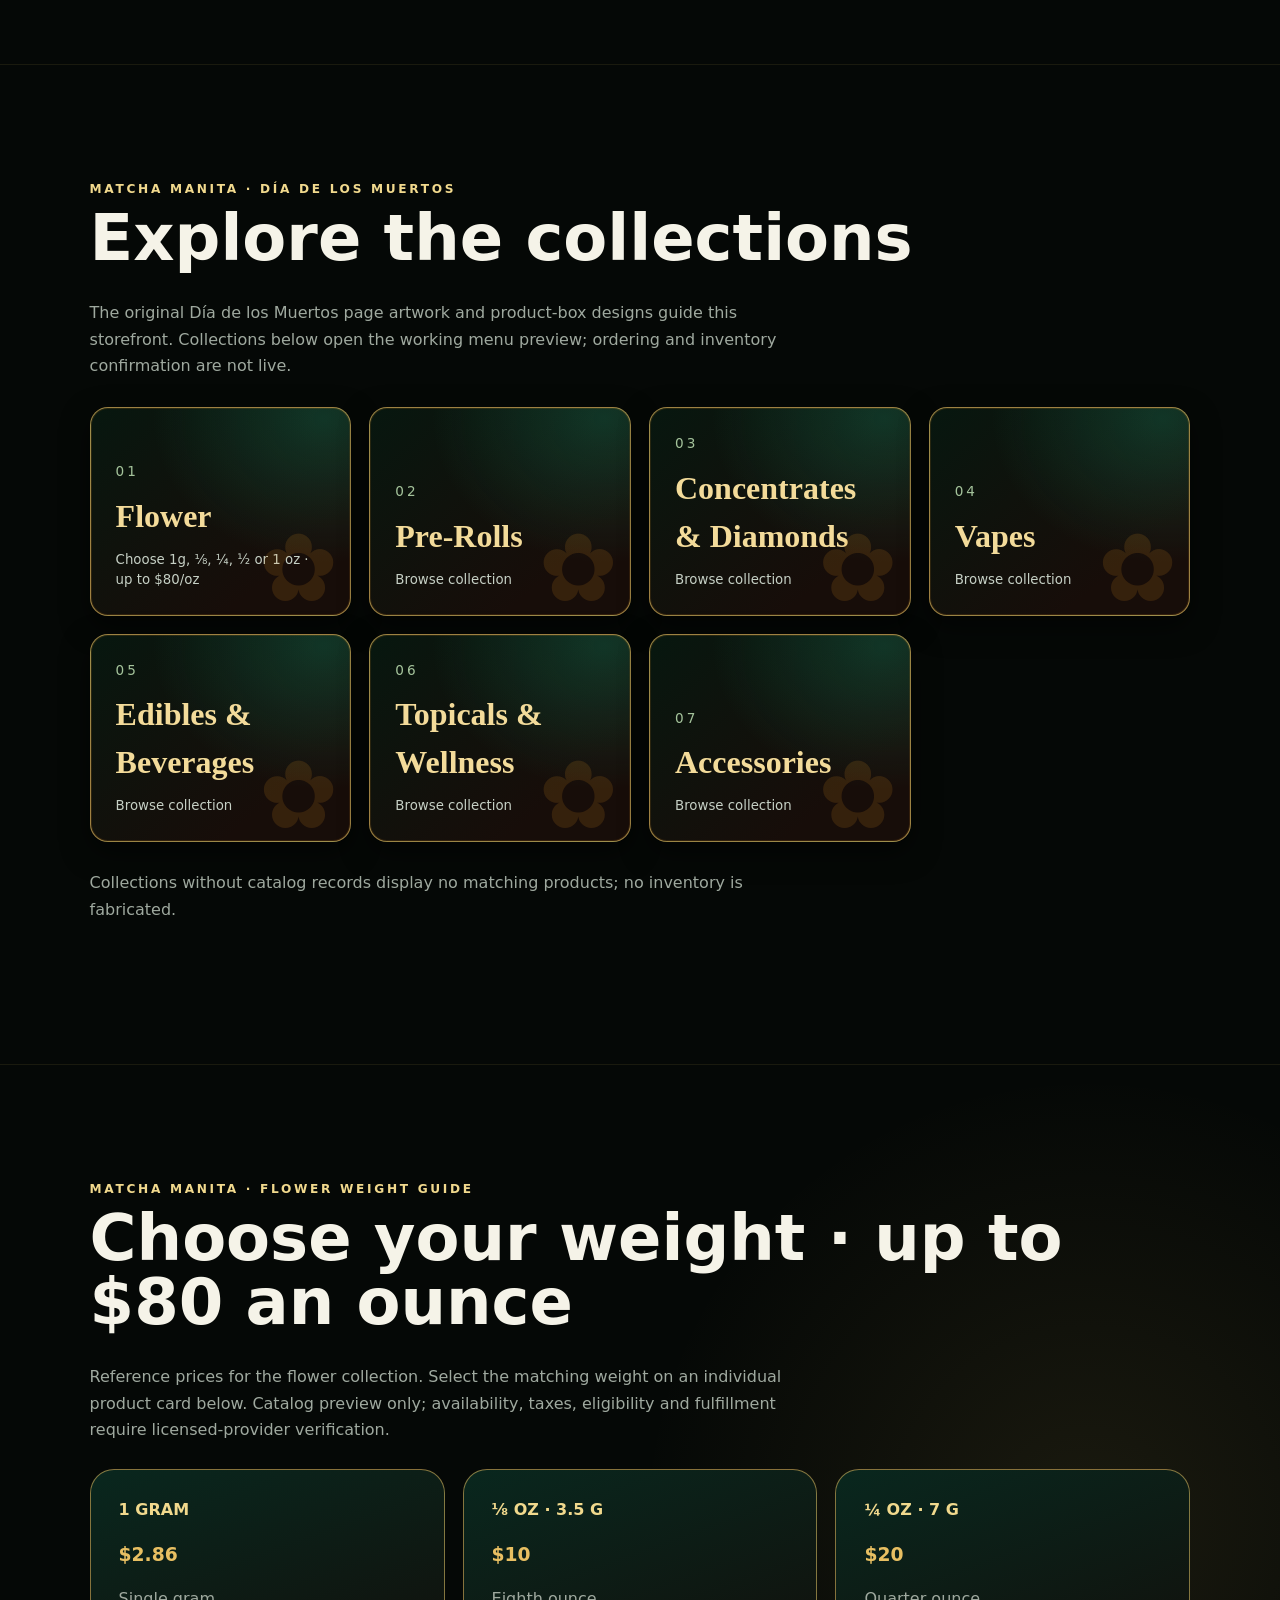
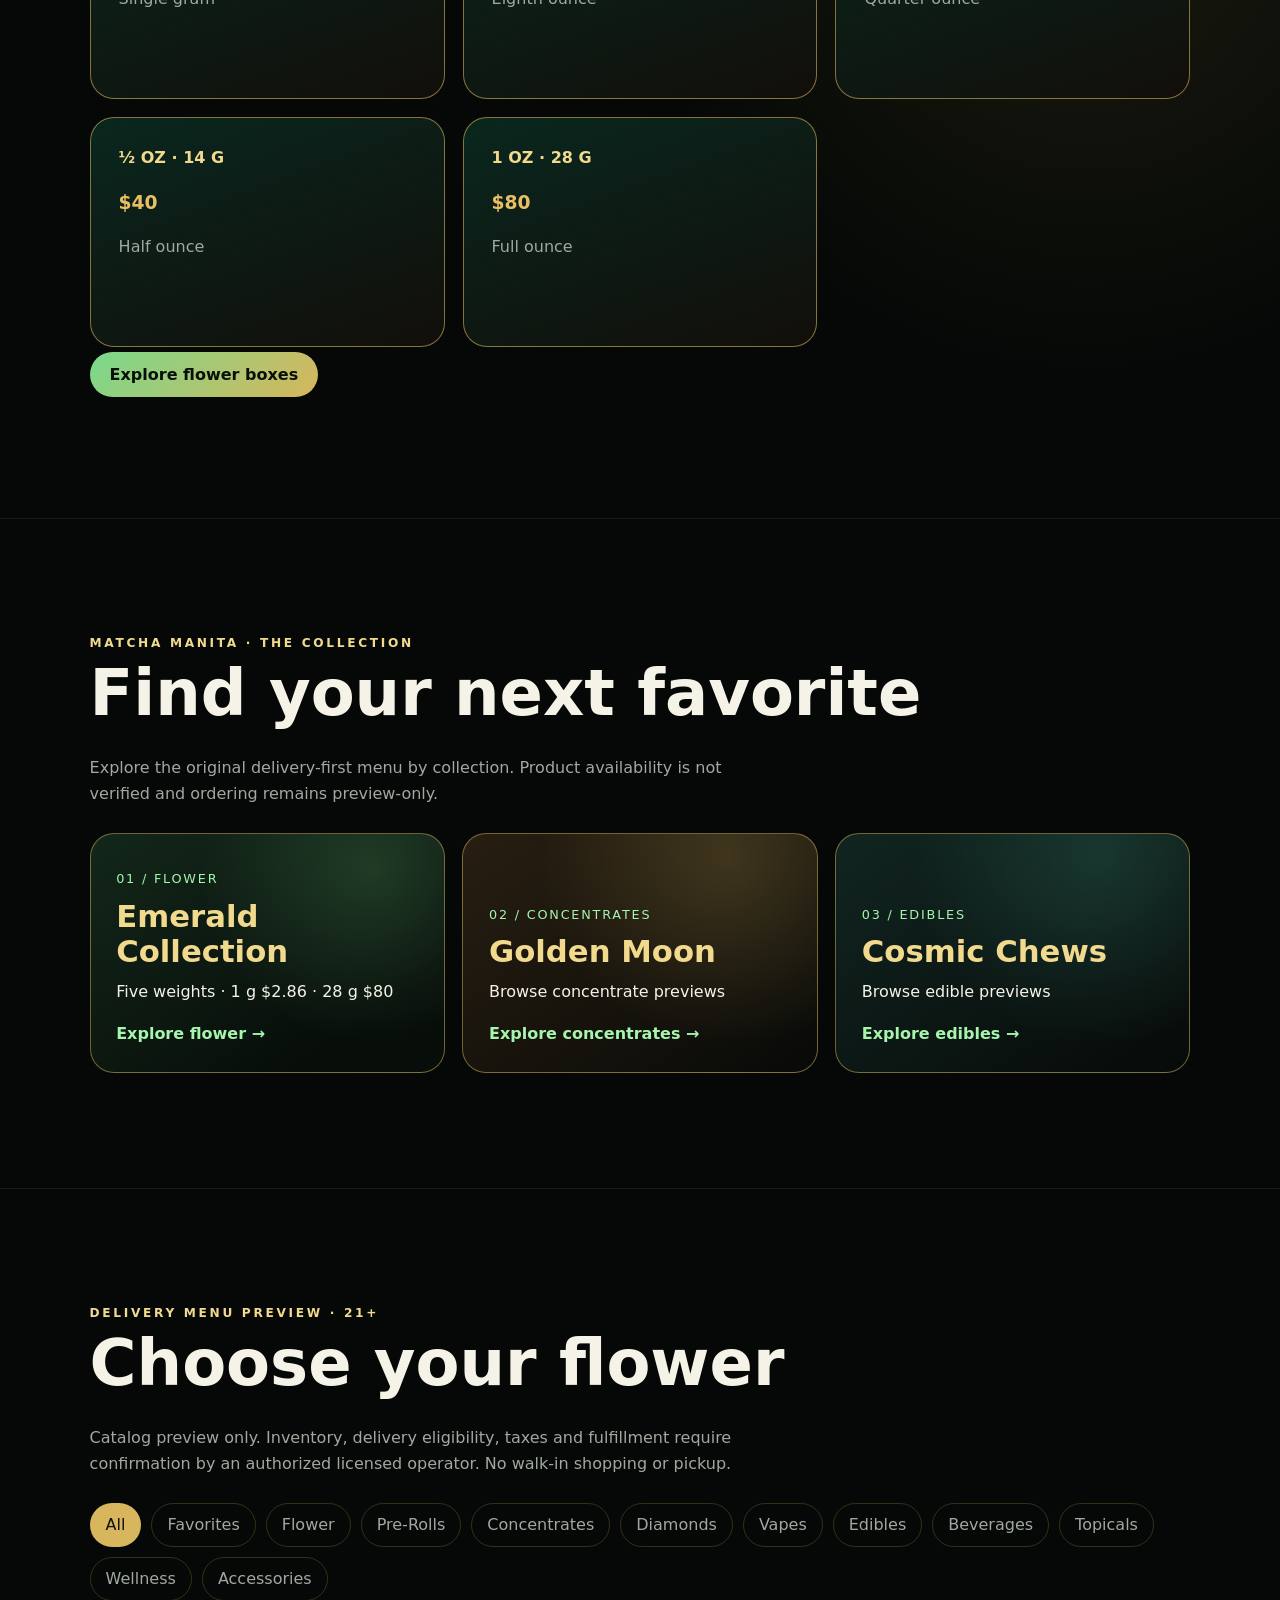
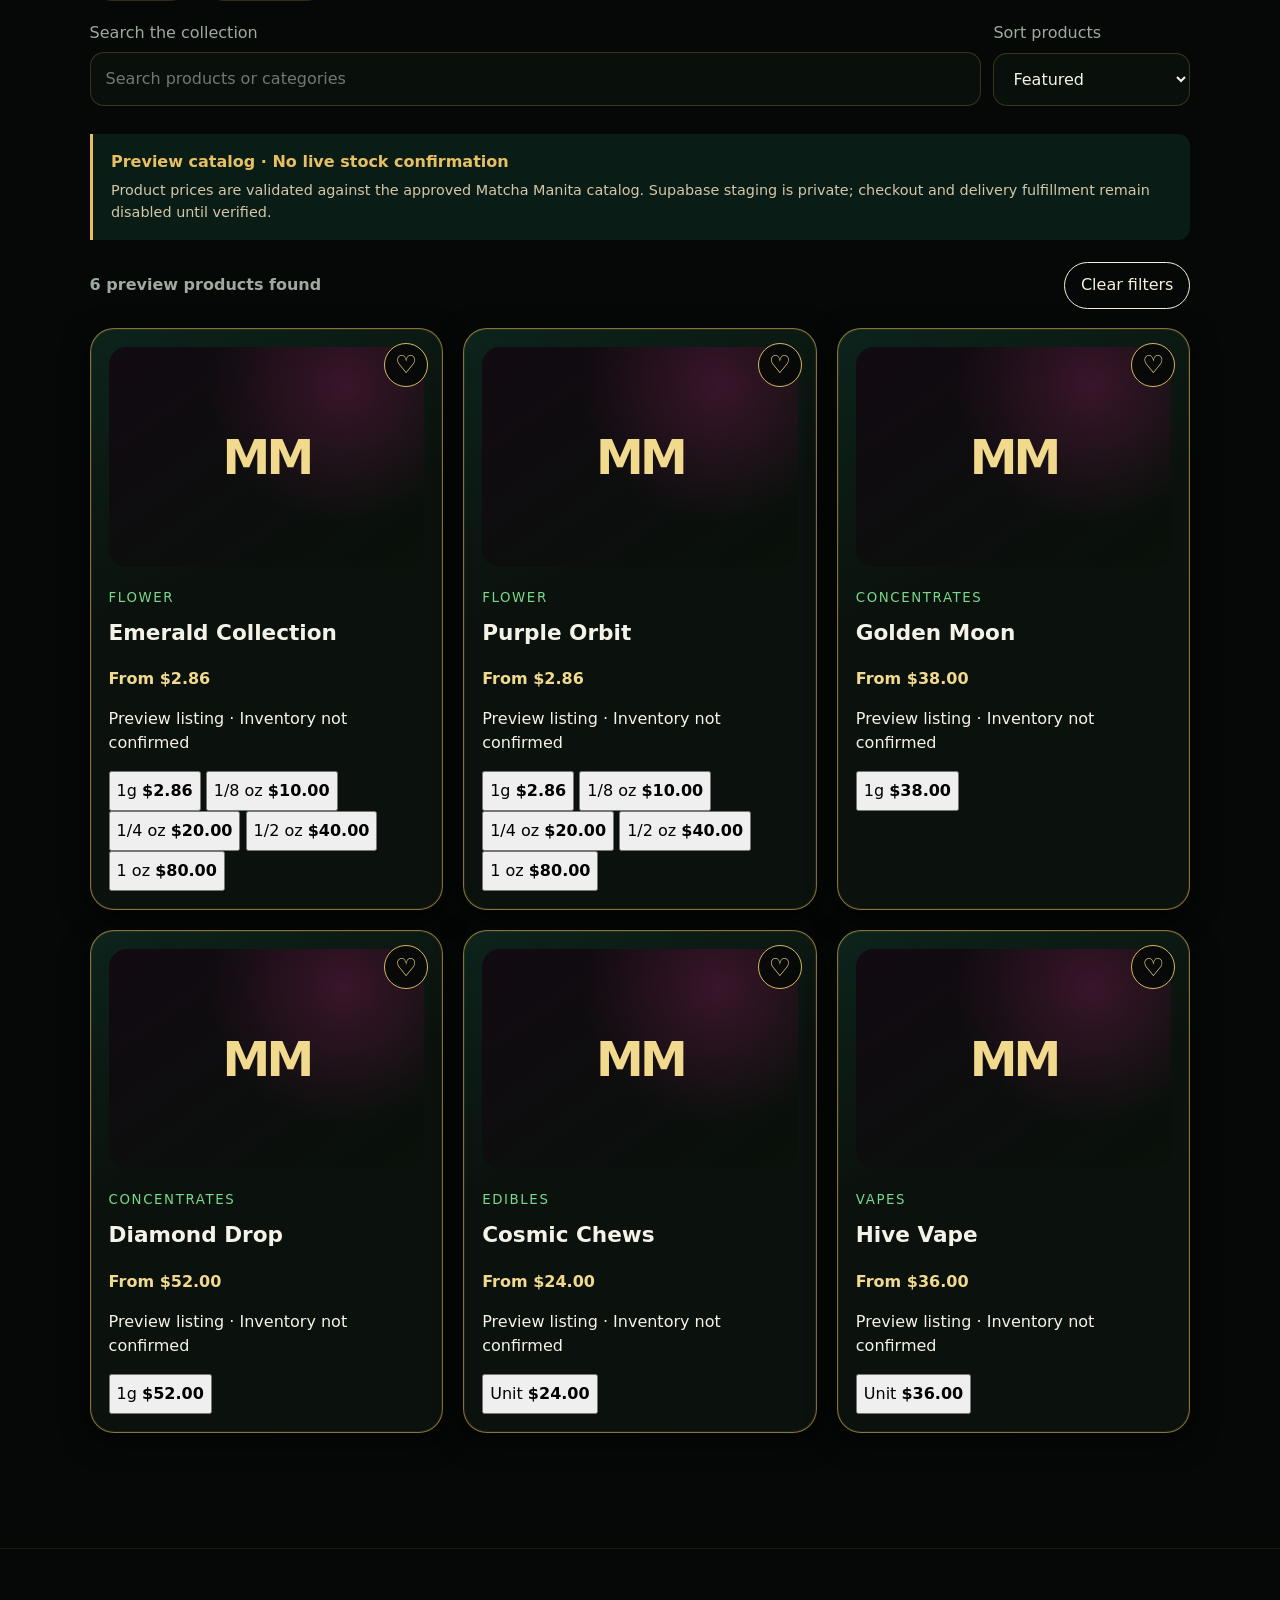
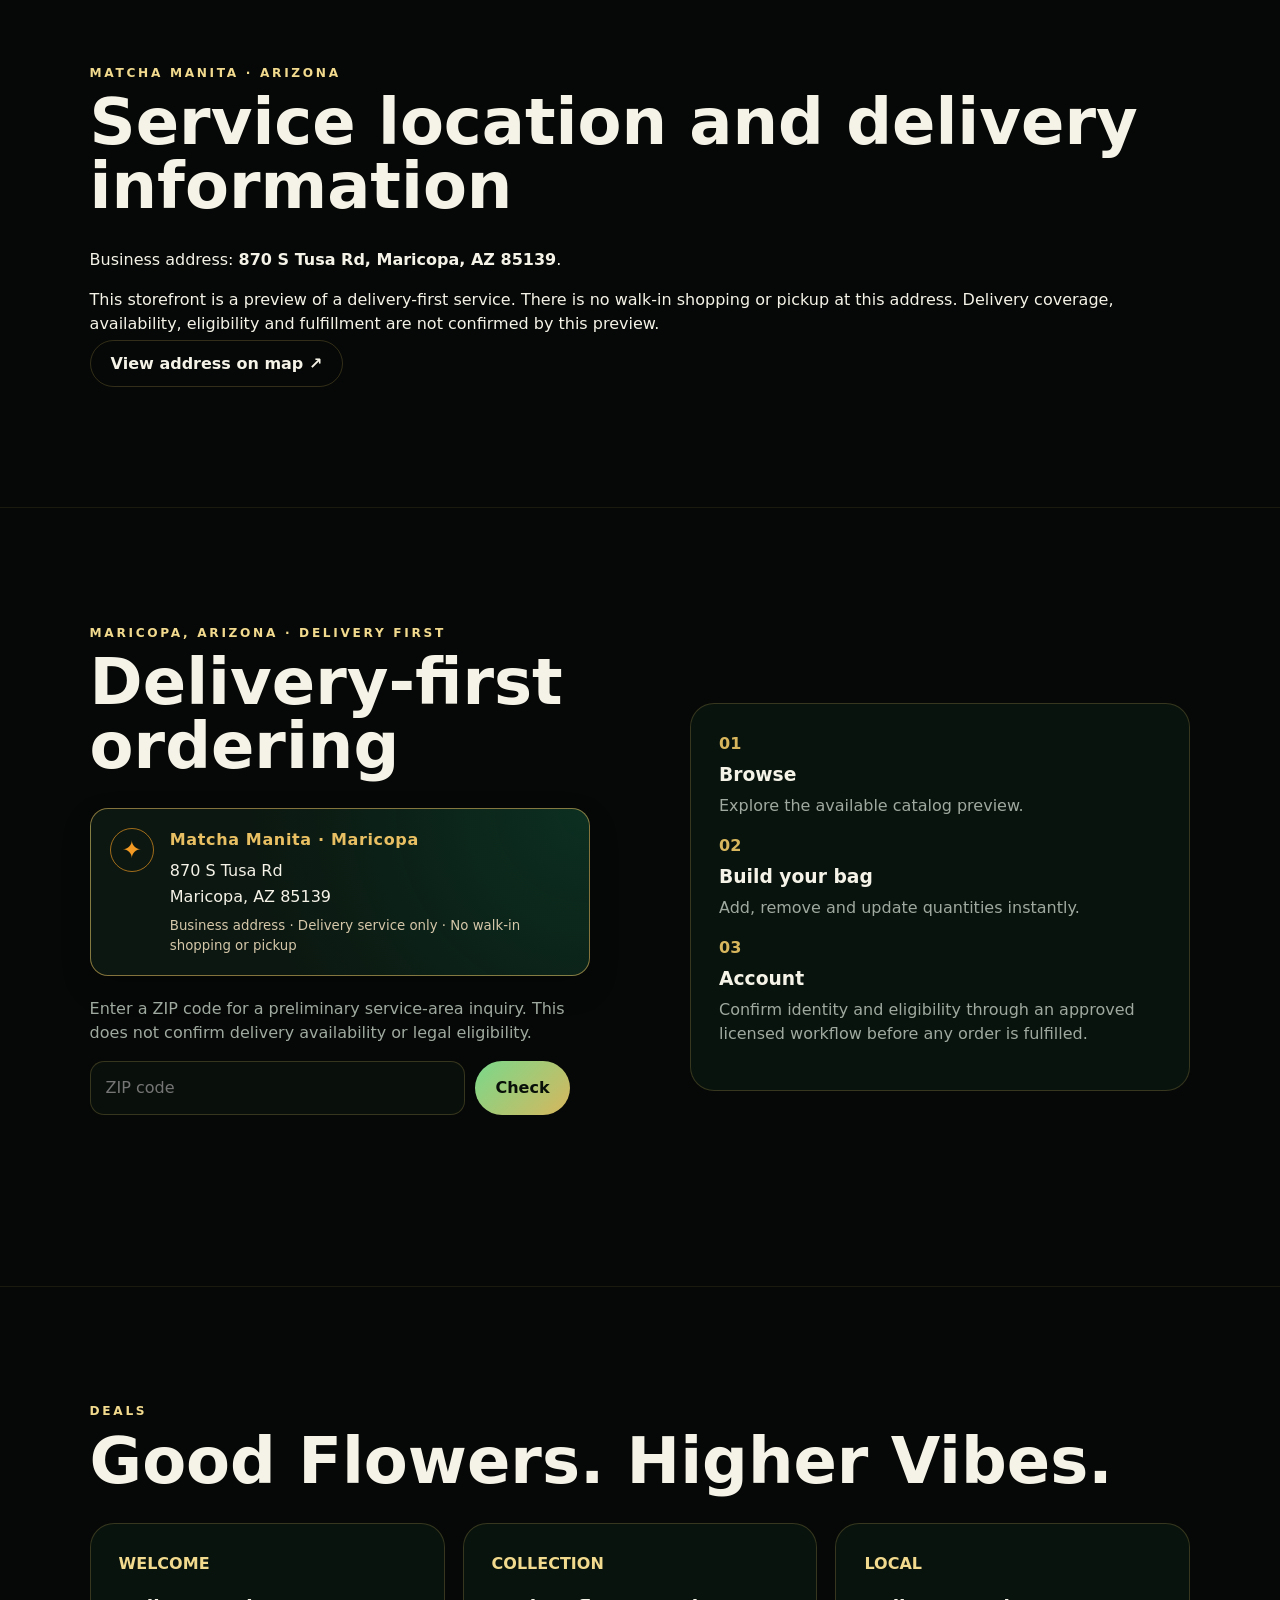
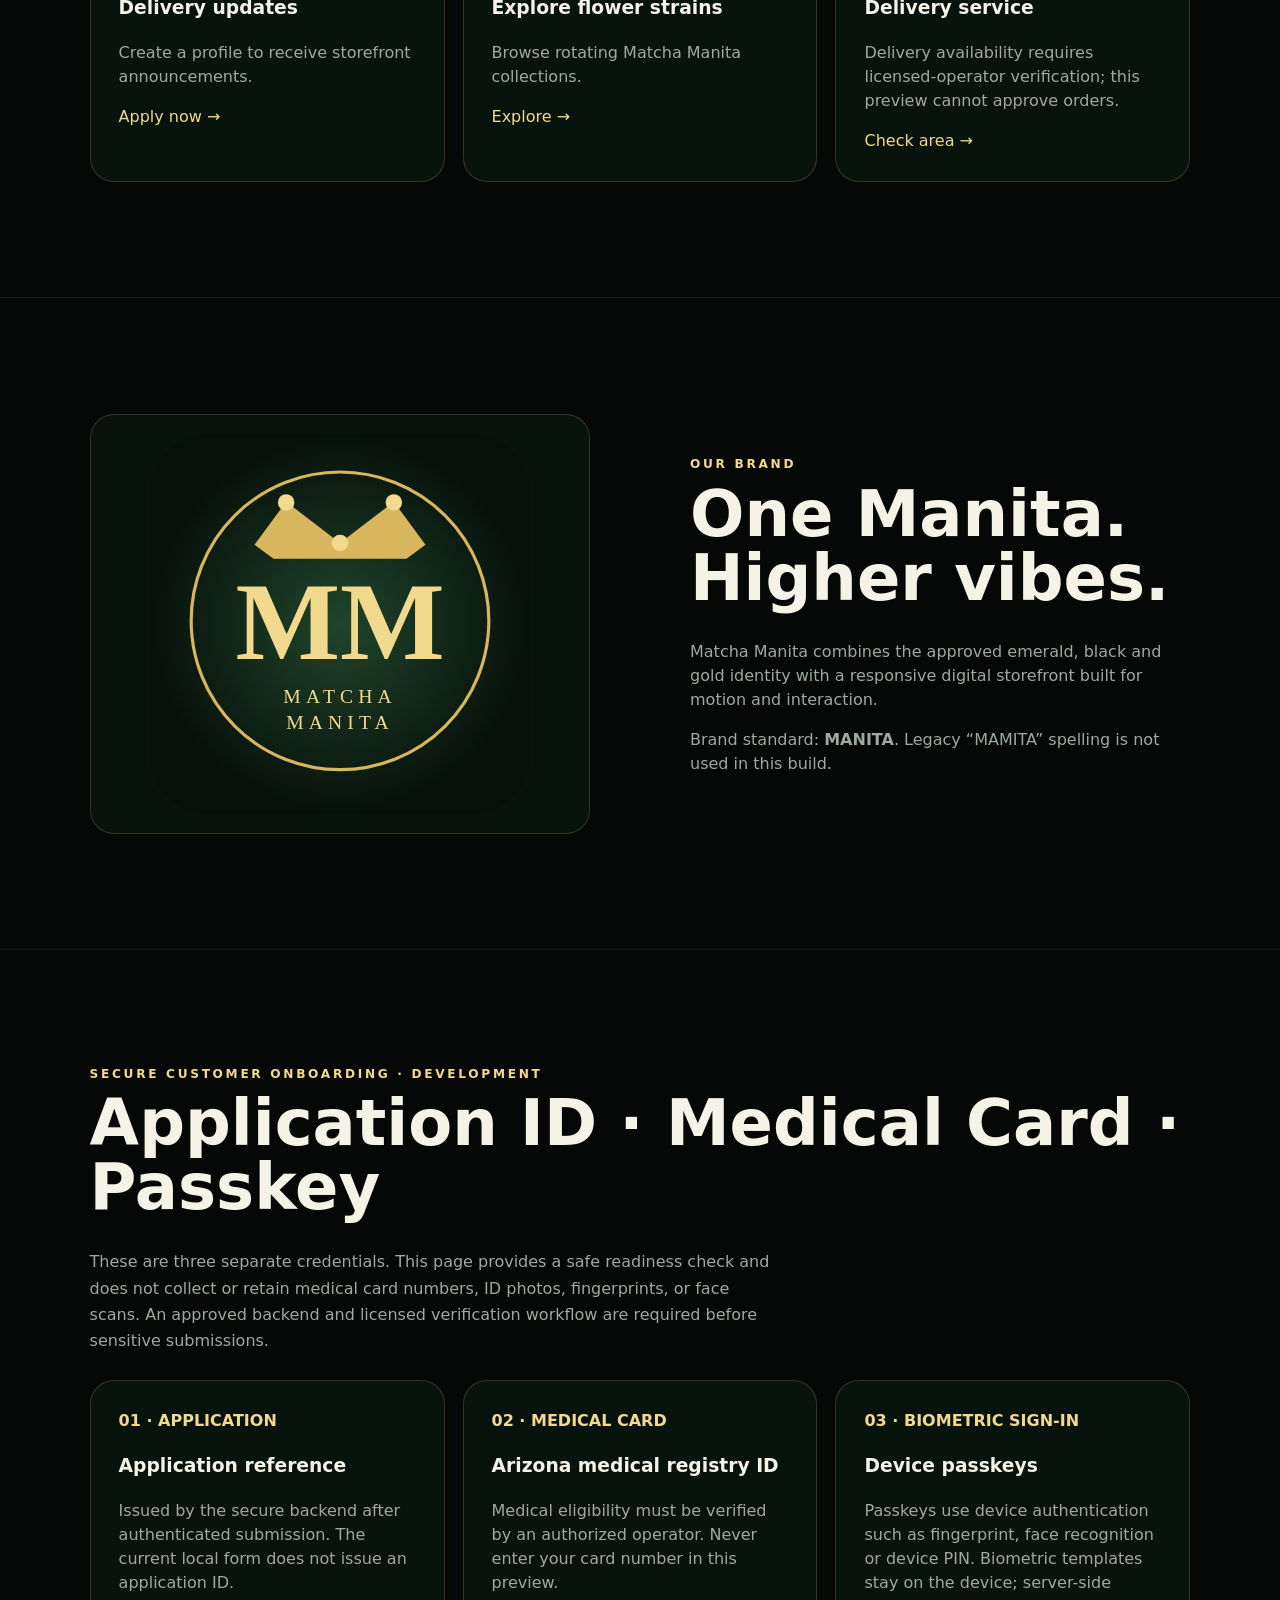
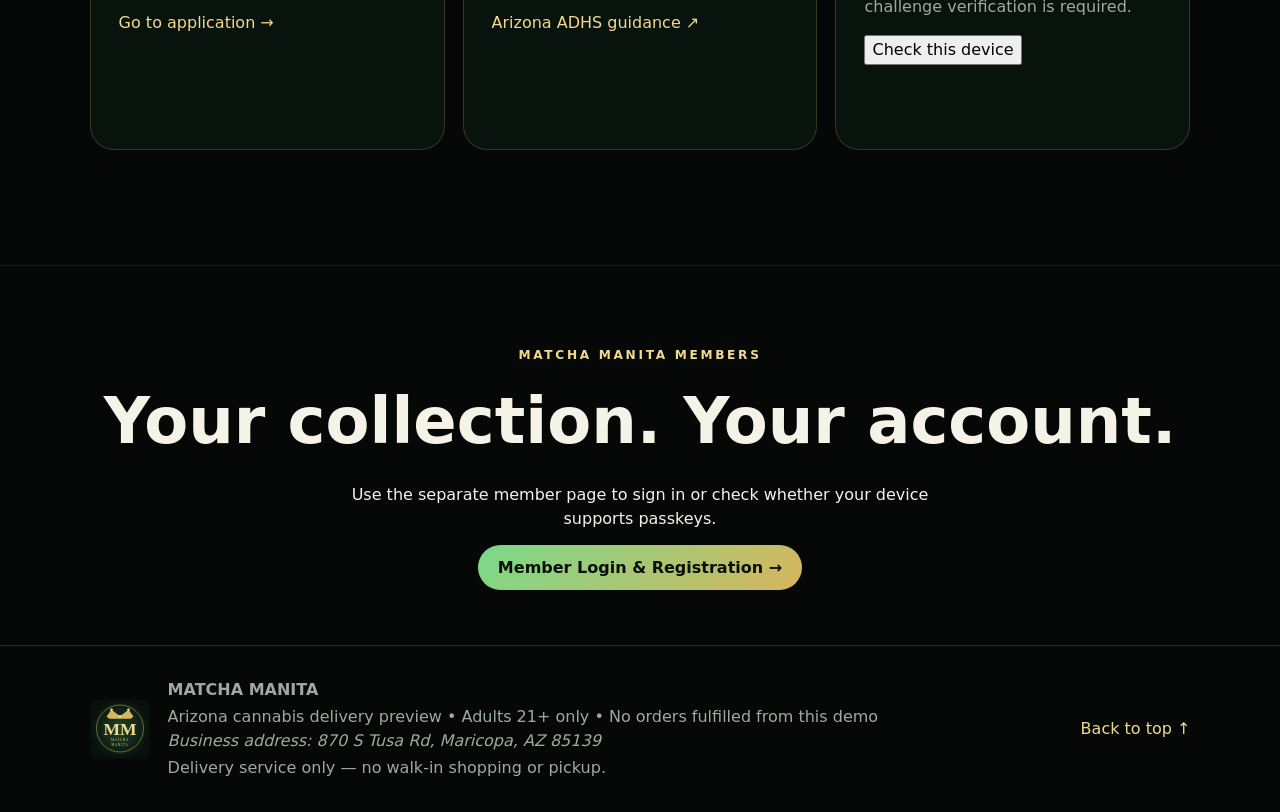
==== commit 47ddd7a0: "Make storefront search and sort accessible with visible labels and native search input" ====
--- a/index.html
+++ b/index.html
@@ -9,7 +9,7 @@
 <section id="collections" class="section" aria-labelledby="collectionsTitle"><div class="eyebrow">MATCHA MANITA · DÍA DE LOS MUERTOS</div><h2 id="collectionsTitle">Explore the collections</h2><p class="menu-disclaimer">The original Día de los Muertos page artwork and product-box designs guide this storefront. Collections below open the working menu preview; ordering and inventory confirmation are not live.</p><div class="mm-collection-grid"><a href="#shop" data-collection="Flower"><span>01</span><strong>Flower</strong><small>Choose 1g, ⅛, ¼, ½ or 1 oz · up to $80/oz</small></a><a href="#shop" data-collection="Pre-Rolls"><span>02</span><strong>Pre-Rolls</strong><small>Browse collection</small></a><a href="#shop" data-collection="Concentrates"><span>03</span><strong>Concentrates & Diamonds</strong><small>Browse collection</small></a><a href="#shop" data-collection="Vapes"><span>04</span><strong>Vapes</strong><small>Browse collection</small></a><a href="#shop" data-collection="Edibles"><span>05</span><strong>Edibles & Beverages</strong><small>Browse collection</small></a><a href="#shop" data-collection="Topicals"><span>06</span><strong>Topicals & Wellness</strong><small>Browse collection</small></a><a href="#shop" data-collection="Accessories"><span>07</span><strong>Accessories</strong><small>Browse collection</small></a></div><p class="menu-disclaimer">Collections without catalog records display no matching products; no inventory is fabricated.</p></section>
 <section id="flower-weights" class="section" aria-labelledby="flowerWeightTitle"><div class="eyebrow">MATCHA MANITA · FLOWER WEIGHT GUIDE</div><h2 id="flowerWeightTitle">Choose your weight · up to $80 an ounce</h2><p class="menu-disclaimer">Reference prices for the flower collection. Select the matching weight on an individual product card below. Catalog preview only; availability, taxes, eligibility and fulfillment require licensed-provider verification.</p><div class="deal-row" aria-label="Flower weight price guide"><article><b>1 GRAM</b><h3>$2.86</h3><p>Single gram</p></article><article><b>⅛ OZ · 3.5 G</b><h3>$10</h3><p>Eighth ounce</p></article><article><b>¼ OZ · 7 G</b><h3>$20</h3><p>Quarter ounce</p></article><article><b>½ OZ · 14 G</b><h3>$40</h3><p>Half ounce</p></article><article><b>1 OZ · 28 G</b><h3>$80</h3><p>Full ounce</p></article></div><p><a class="btn" href="#shop">Explore flower boxes</a></p></section>
 <section id="featured-shop" class="section mm-featured-shop" aria-labelledby="featuredShopTitle"><div class="eyebrow">MATCHA MANITA · THE COLLECTION</div><h2 id="featuredShopTitle">Find your next favorite</h2><p class="menu-disclaimer">Explore the original delivery-first menu by collection. Product availability is not verified and ordering remains preview-only.</p><div class="mm-featured-tiles"><a href="#shop" data-collection="Flower" class="mm-featured-tile"><span class="mm-featured-number">01 / FLOWER</span><strong>Emerald Collection</strong><span>Five weights · 1 g $2.86 · 28 g $80</span><span class="mm-featured-link">Explore flower →</span></a><a href="#shop" data-collection="Concentrates" class="mm-featured-tile"><span class="mm-featured-number">02 / CONCENTRATES</span><strong>Golden Moon</strong><span>Browse concentrate previews</span><span class="mm-featured-link">Explore concentrates →</span></a><a href="#shop" data-collection="Edibles" class="mm-featured-tile"><span class="mm-featured-number">03 / EDIBLES</span><strong>Cosmic Chews</strong><span>Browse edible previews</span><span class="mm-featured-link">Explore edibles →</span></a></div></section>
-<section id="shop" class="section"><div class="eyebrow">DELIVERY MENU PREVIEW · 21+</div><h2>Choose your flower</h2><p class="menu-disclaimer">Catalog preview only. Inventory, delivery eligibility, taxes and fulfillment require confirmation by an authorized licensed operator. No walk-in shopping or pickup.</p><div class="categories" id="categories"></div><div class="toolbar"><input id="search" placeholder="Search products or categories"><select id="sort"><option value="featured">Featured</option><option value="low">Price: Low to High</option><option value="high">Price: High to Low</option></select></div><div class="mm-catalog-note" role="note"><strong>Preview catalog · No live stock confirmation</strong><span>Product prices are validated against the approved Matcha Manita catalog. Supabase staging is private; checkout and delivery fulfillment remain disabled until verified.</span></div><div class="mm-results-bar"><p id="catalogResults" role="status" aria-live="polite">Loading preview catalog…</p><button id="resetCatalog" type="button" class="ghost">Clear filters</button></div><div class="grid" id="productGrid"></div></section>
+<section id="shop" class="section"><div class="eyebrow">DELIVERY MENU PREVIEW · 21+</div><h2>Choose your flower</h2><p class="menu-disclaimer">Catalog preview only. Inventory, delivery eligibility, taxes and fulfillment require confirmation by an authorized licensed operator. No walk-in shopping or pickup.</p><div class="categories" id="categories"></div><div class="toolbar"><label class="mm-search-field" for="search"><span>Search the collection</span><input id="search" type="search" autocomplete="off" placeholder="Search products or categories"></label><label class="mm-sort-field" for="sort"><span>Sort products</span><select id="sort"><option value="featured">Featured</option><option value="low">Price: Low to High</option><option value="high">Price: High to Low</option></select></label></div><div class="mm-catalog-note" role="note"><strong>Preview catalog · No live stock confirmation</strong><span>Product prices are validated against the approved Matcha Manita catalog. Supabase staging is private; checkout and delivery fulfillment remain disabled until verified.</span></div><div class="mm-results-bar"><p id="catalogResults" role="status" aria-live="polite">Loading preview catalog…</p><button id="resetCatalog" type="button" class="ghost">Clear filters</button></div><div class="grid" id="productGrid"></div></section>
 
 
 <section id="service-location" class="section" aria-labelledby="serviceLocationTitle"><div class="eyebrow">MATCHA MANITA · ARIZONA</div><h2 id="serviceLocationTitle">Service location and delivery information</h2><p>Business address: <strong>870 S Tusa Rd, Maricopa, AZ 85139</strong>.</p><p>This storefront is a preview of a delivery-first service. There is no walk-in shopping or pickup at this address. Delivery coverage, availability, eligibility and fulfillment are not confirmed by this preview.</p><p><a class="btn outline" href="https://www.google.com/maps/search/?api=1&amp;query=870%20S%20Tusa%20Rd%2C%20Maricopa%2C%20AZ%2085139" target="_blank" rel="noopener noreferrer">View address on map ↗</a></p></section>
--- a/styles.css
+++ b/styles.css
@@ -905,3 +905,9 @@
 
 /* Account creation on customer page two */
 .mm-signup{padding-block:24px 42px}.mm-signup .login-card{width:min(100%,600px);margin:auto}.mm-signup form{display:grid;gap:12px}.mm-signup label{font-weight:600;color:#e9d18c}.mm-signup input{width:100%;box-sizing:border-box}.mm-signup .status{min-height:2em;line-height:1.5}
+
+/* Catalog results toolbar */
+.mm-results-bar{display:flex;align-items:center;justify-content:space-between;gap:1rem;flex-wrap:wrap;margin:1.2rem 0;color:var(--cream,#f6f0dd)}
+.mm-results-bar p{margin:0;font-weight:600}
+.mm-results-bar button{cursor:pointer;min-height:44px;padding:.65rem 1rem;border:1px solid currentColor;border-radius:999px;background:transparent;color:inherit}
+.mm-results-bar button:focus-visible{outline:3px solid #e8c777;outline-offset:3px}
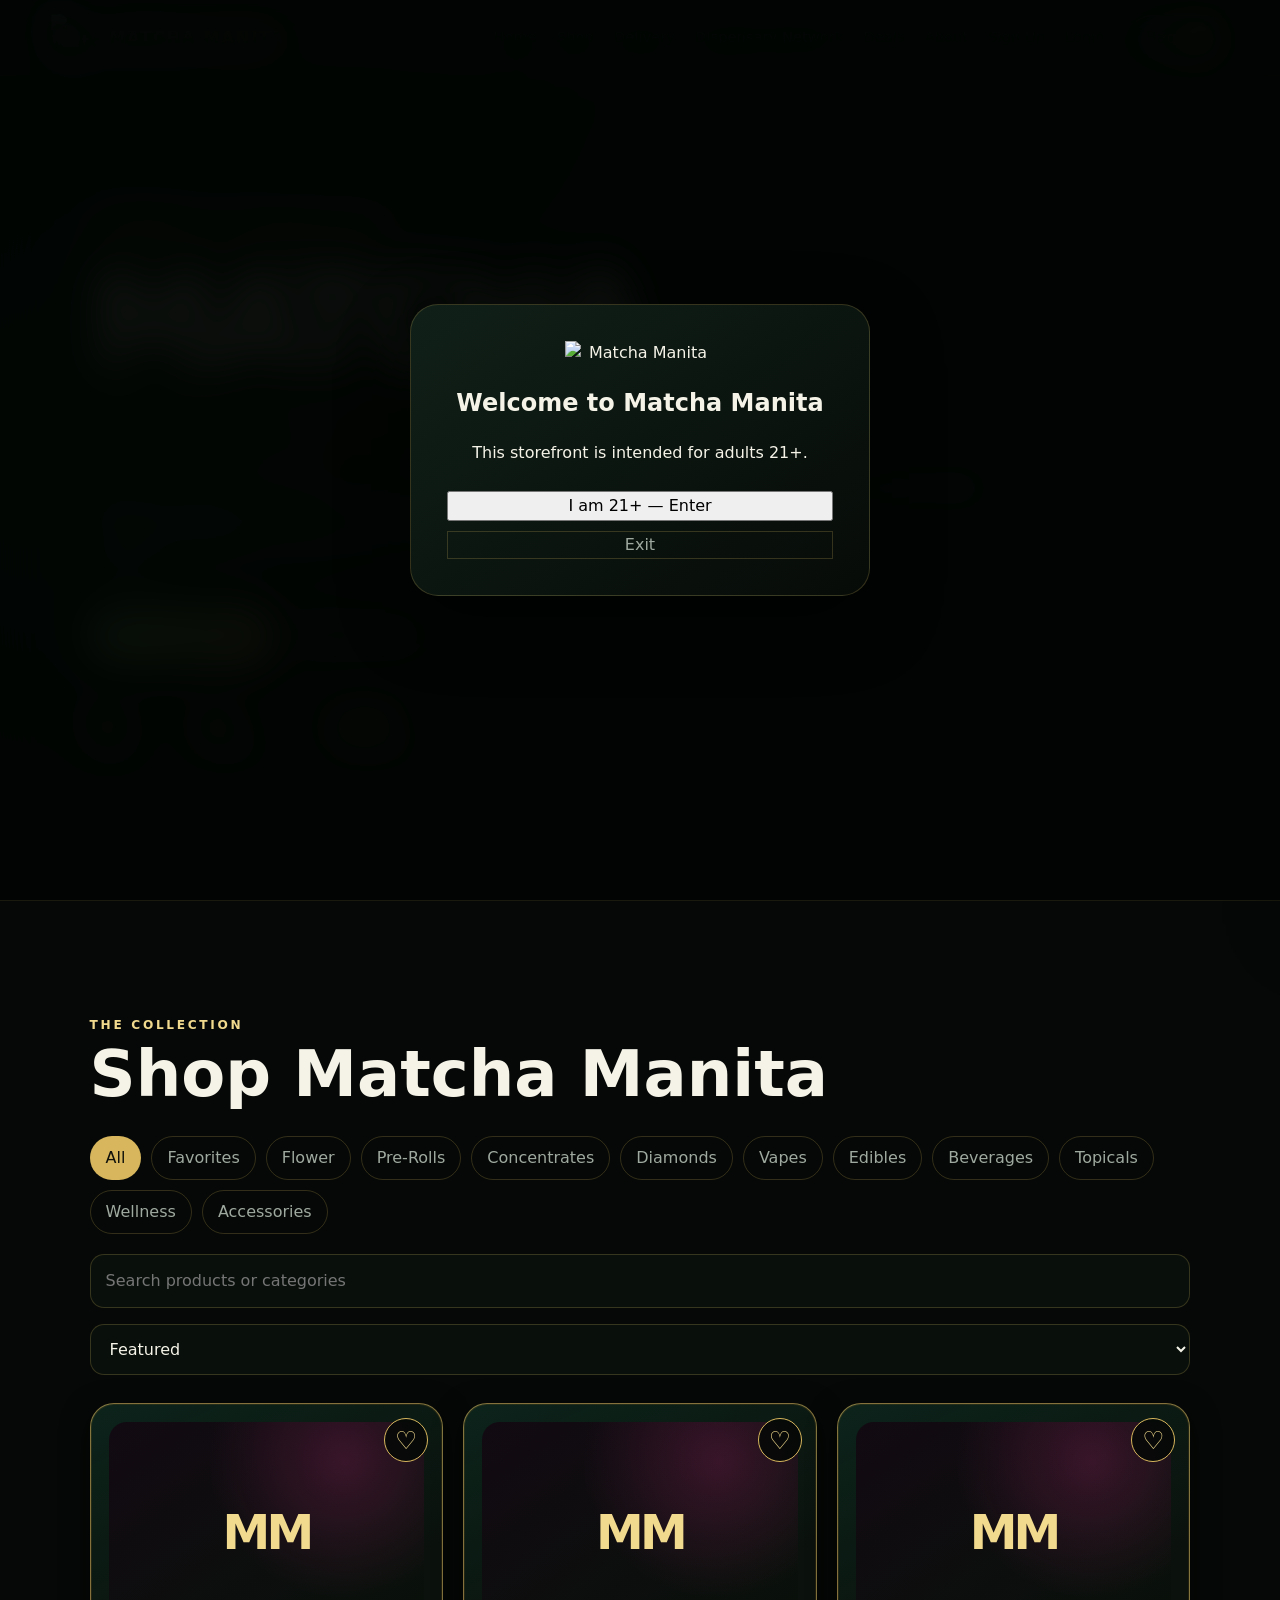
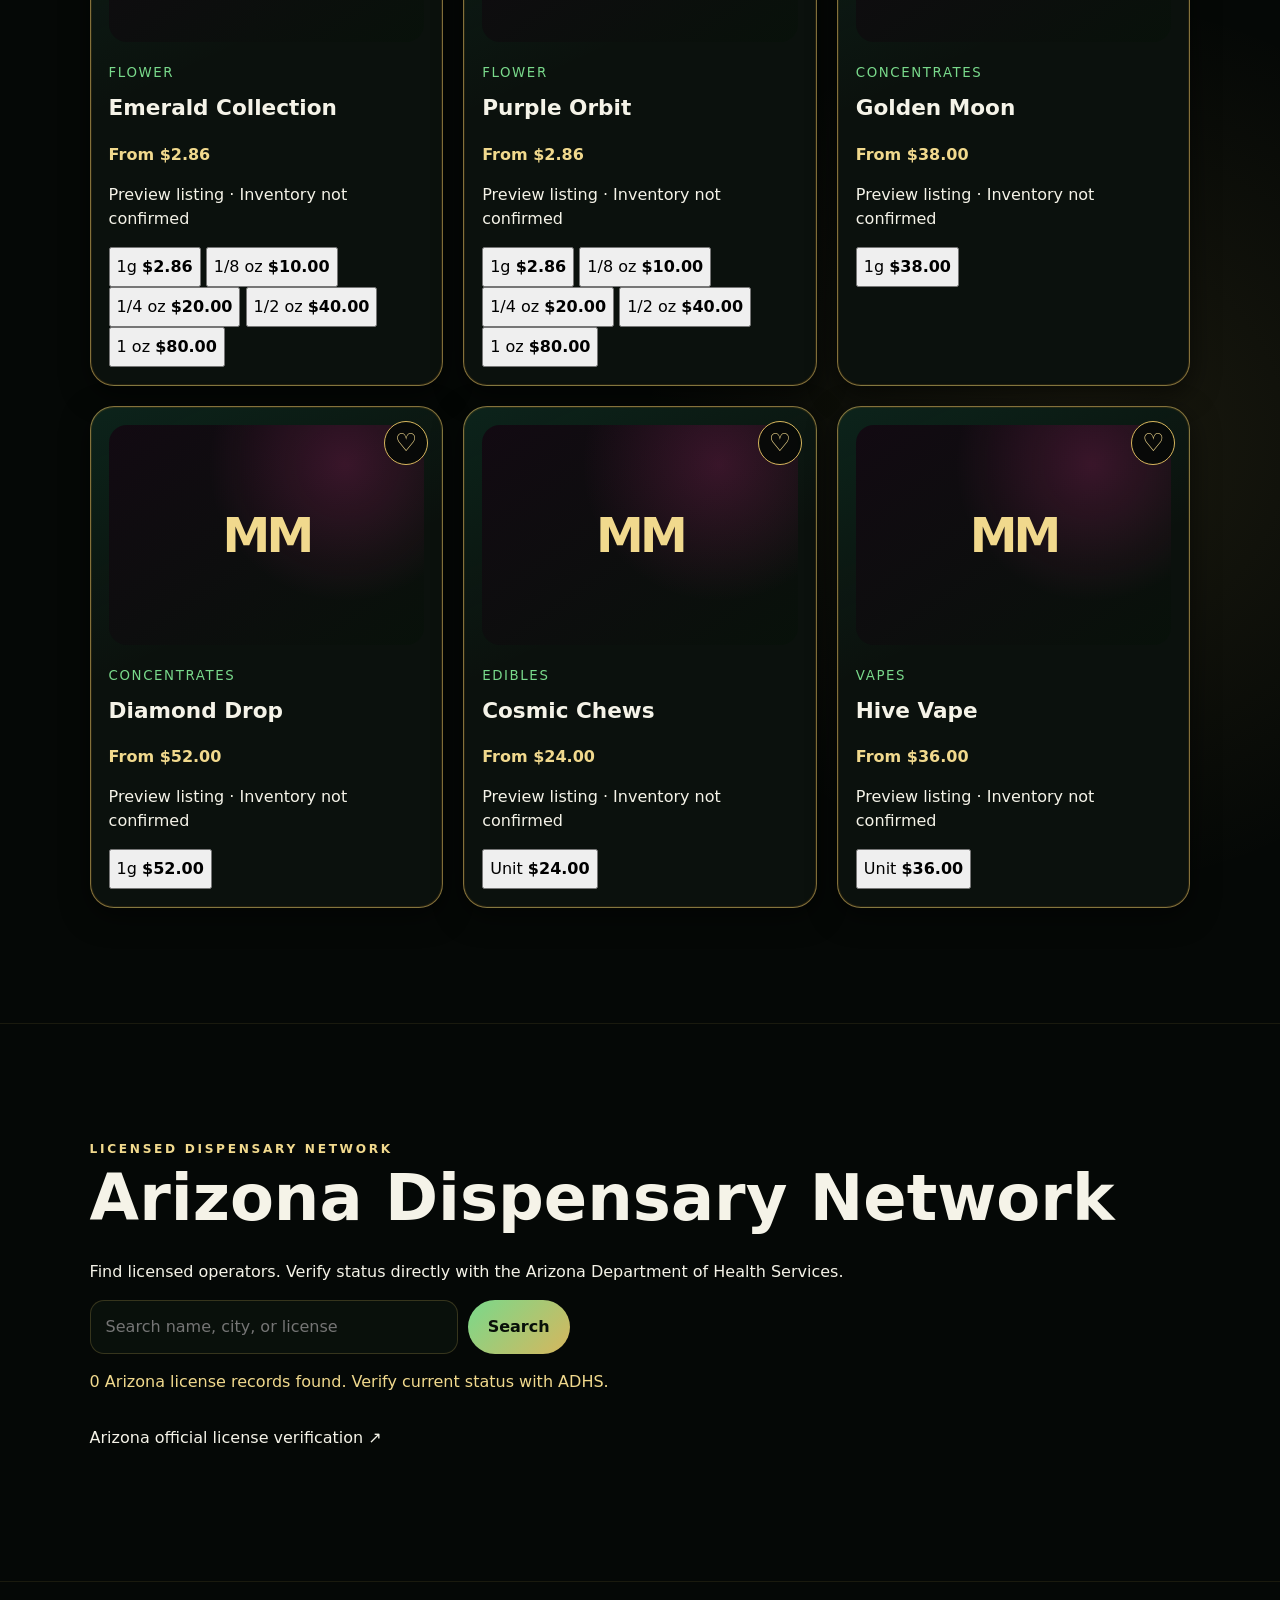
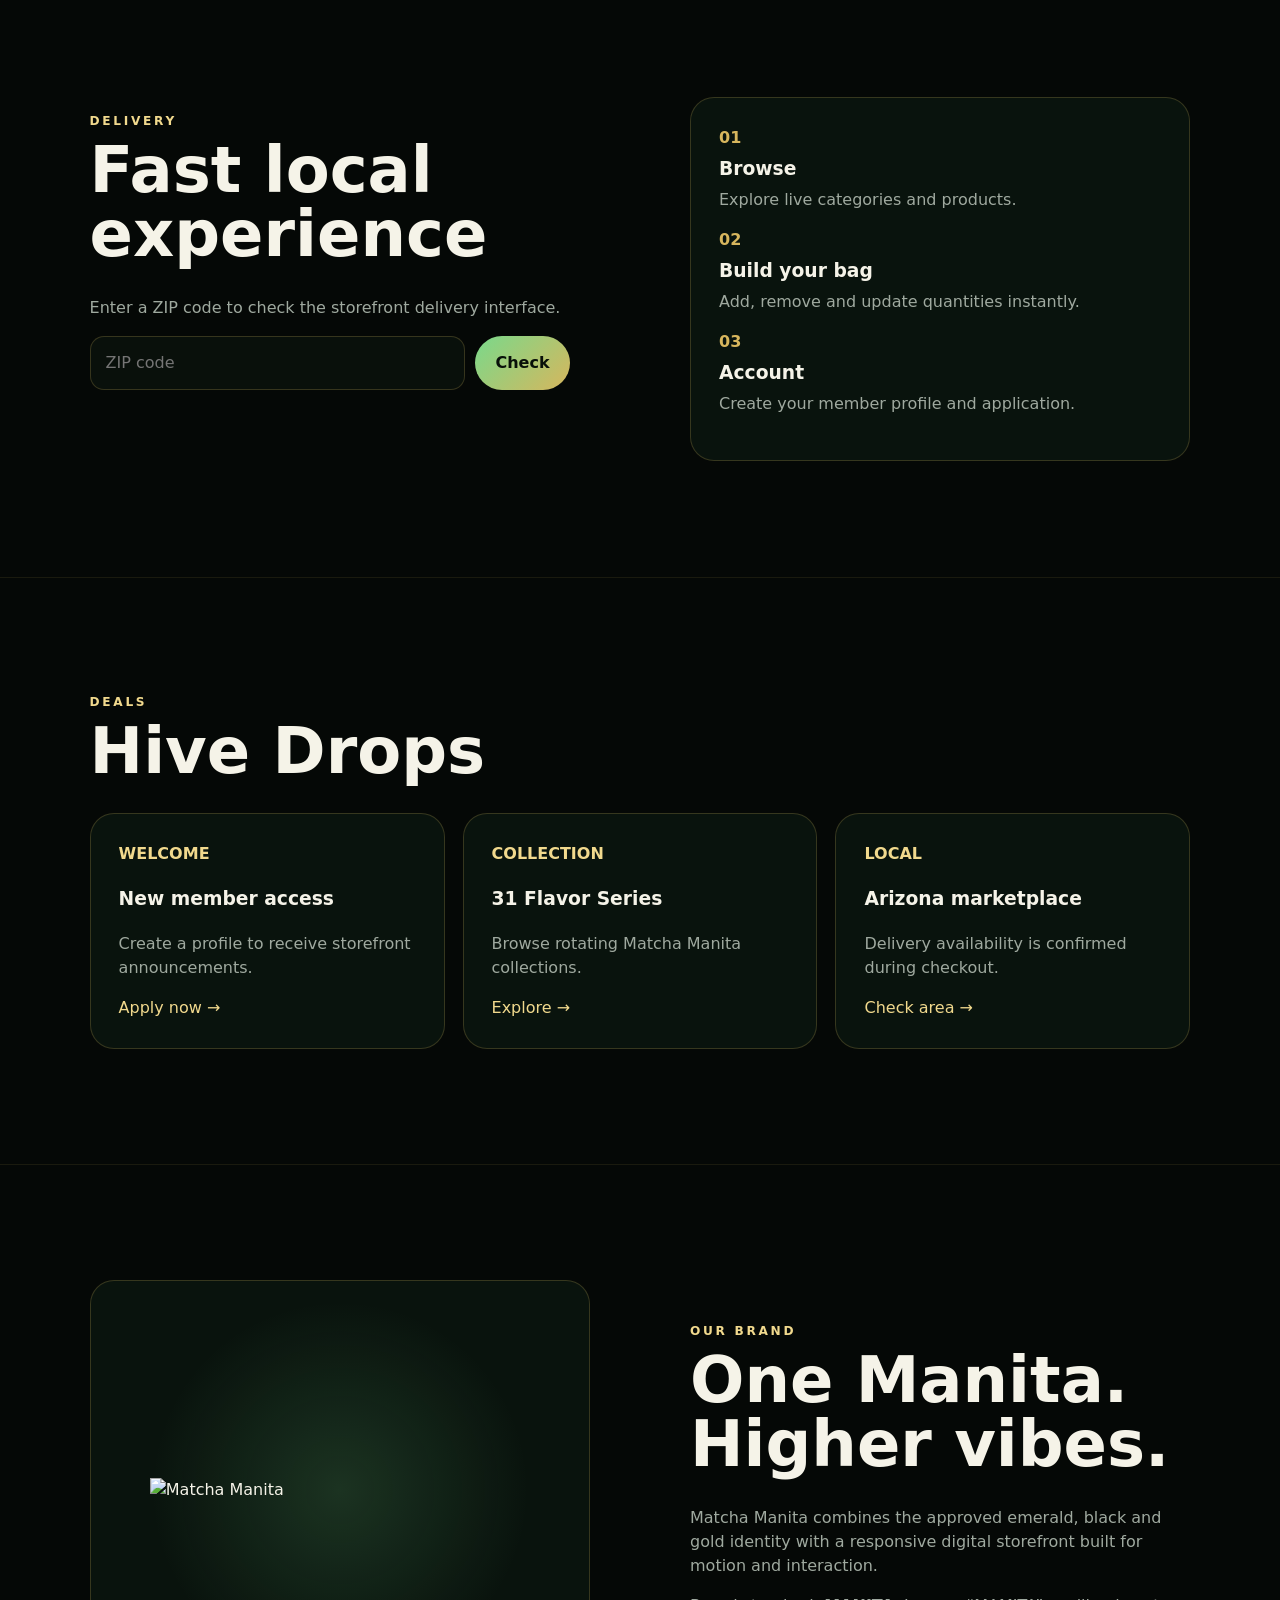
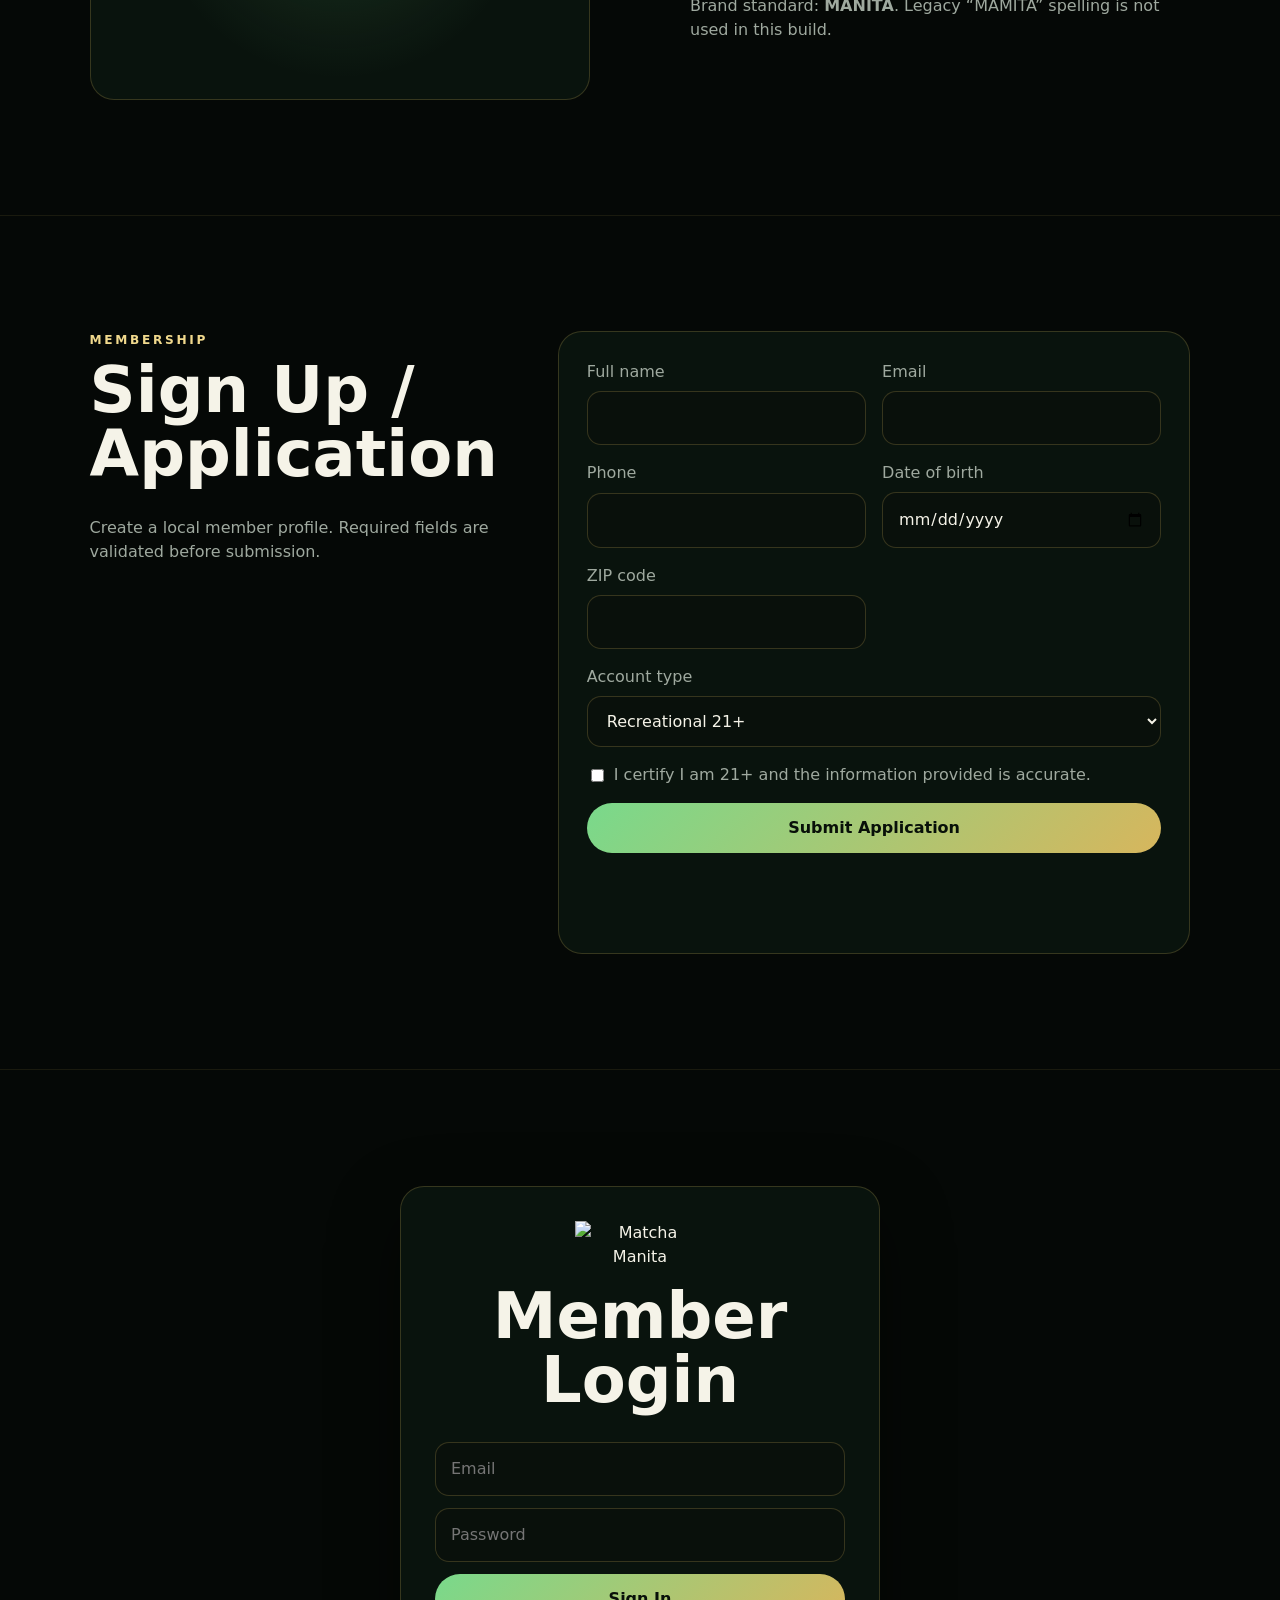
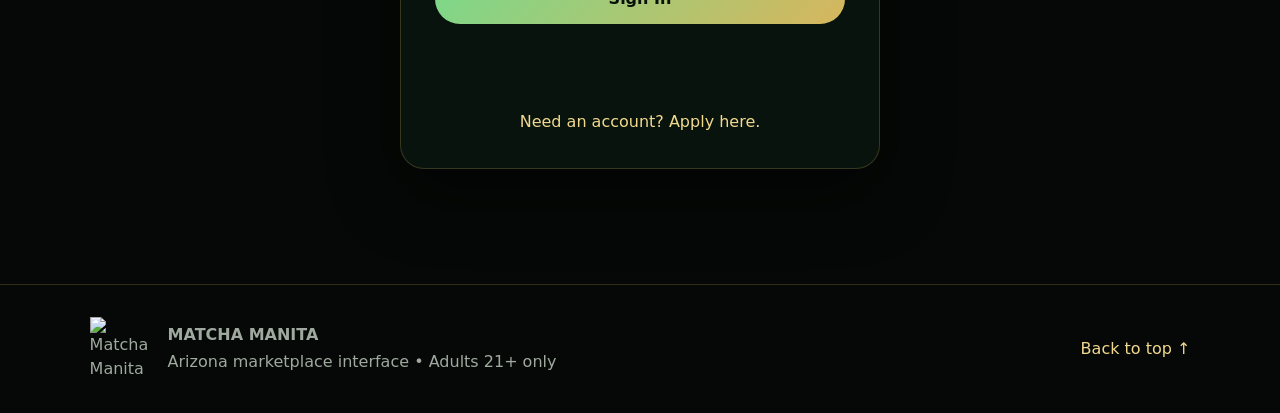
==== commit f8002813: "Integrate Arizona dispensary network into existing Matcha Manita storefront" ====
--- a/index.html
+++ b/index.html
@@ -1,24 +1,15 @@
-<!doctype html><html lang="en"><head><meta charset="utf-8"><meta name="viewport" content="width=device-width,initial-scale=1"><meta name="theme-color" content="#07140d"><meta name="description" content="Matcha Manita — Arizona cannabis delivery experience"><title>Matcha Manita</title><link rel="stylesheet" href="styles.css"></head><body>
-<div class="age" id="ageGate"><div class="age-card"><img src="assets/matcha-manita-monogram.svg" alt="Matcha Manita"><h2>Welcome to Matcha Manita</h2><p>This delivery-service preview is intended for adults 21+. Age acknowledgement is not identity verification.</p><button id="enterBtn">I am 21+ — Enter</button><button class="ghost" id="leaveBtn">Exit</button></div></div>
-<header><a class="brand" href="#top"><img src="assets/matcha-manita-monogram.svg" alt="Matcha Manita logo"><span>MATCHA <b>MANITA</b></span></a><button class="menu" id="menuBtn" aria-label="Toggle navigation" aria-controls="nav" aria-expanded="false">☰</button><nav id="nav"><a href="#top">Home</a><a href="#shop">Shop</a><a href="#delivery">Delivery</a><a href="#deals">Deals</a><a href="#about">About</a><a href="account.html">Account / Login</a></nav><button class="cart" id="cartBtn">Bag <span id="cartCount">0</span></button></header>
-<main id="top">
-<section class="mm-home-gateway" aria-label="Matcha Manita main page navigation"><div class="mm-gateway-inner"><div class="mm-gateway-copy"><p class="mm-gateway-kicker">✦ ARIZONA · DELIVERY-FIRST · ADULTS 21+</p><h1>Good Flowers.<br><em>Higher Vibes.</em></h1><p>Welcome to the Matcha Manita collection. Explore the menu, choose your flower weight, or access your account.</p><div class="mm-gateway-actions"><a href="#collections" class="btn">Shop the Collections ↓</a><a href="#shop" class="btn outline">View Products &amp; Prices →</a></div><div class="mm-gateway-proof"><span>✧ 21+ access</span><span>✧ Delivery preview</span><span>✧ Secure account</span></div></div><div class="mm-gateway-art mm-gateway-portrait" role="img" aria-label="Matcha Manita original Día de los Muertos brand artwork"><img src="assets/matcha-manita-monogram.svg" alt="Matcha Manita crowned artwork" loading="eager"><div class="mm-gateway-flames" aria-hidden="true">✦ &nbsp; ✧ &nbsp; ✦</div></div></div><nav class="mm-gateway-next" aria-label="Browse Matcha Manita sections"><a href="#collections">Collections <span>01 →</span></a><a href="#flower-weights">Flower Pricing <span>02 →</span></a><a href="#delivery">Delivery <span>03 →</span></a><a href="account.html">Member Login <span>04 →</span></a></nav></section>
-
-
-<section id="how-it-works" class="section mm-order-steps" aria-labelledby="orderStepsTitle"><p class="eyebrow">THE MATCHA MANITA EXPERIENCE</p><h2 id="orderStepsTitle">From the collection to your door</h2><p class="menu-disclaimer">Explore our Arizona delivery-first catalog preview. No order is submitted or delivery promised until a licensed provider confirms eligibility, inventory and fulfillment.</p><div class="mm-steps"><article><span>01</span><h3>Discover</h3><p>Browse flower, pre-rolls, concentrates, edibles and more in one curated collection.</p><a href="#collections">Explore collections →</a></article><article><span>02</span><h3>Choose</h3><p>Compare weights and reference prices. Add selections to your preview bag.</p><a href="#flower-weights">See flower prices →</a></article><article><span>03</span><h3>Check delivery</h3><p>Review service details. Age and identity checks require a verified provider workflow.</p><a href="#delivery">Delivery details →</a></article></div></section>
-<section id="collections" class="section" aria-labelledby="collectionsTitle"><div class="eyebrow">MATCHA MANITA · DÍA DE LOS MUERTOS</div><h2 id="collectionsTitle">Explore the collections</h2><p class="menu-disclaimer">The original Día de los Muertos page artwork and product-box designs guide this storefront. Collections below open the working menu preview; ordering and inventory confirmation are not live.</p><div class="mm-collection-grid"><a href="#shop" data-collection="Flower"><span>01</span><strong>Flower</strong><small>Choose 1g, ⅛, ¼, ½ or 1 oz · up to $80/oz</small></a><a href="#shop" data-collection="Pre-Rolls"><span>02</span><strong>Pre-Rolls</strong><small>Browse collection</small></a><a href="#shop" data-collection="Concentrates"><span>03</span><strong>Concentrates & Diamonds</strong><small>Browse collection</small></a><a href="#shop" data-collection="Vapes"><span>04</span><strong>Vapes</strong><small>Browse collection</small></a><a href="#shop" data-collection="Edibles"><span>05</span><strong>Edibles & Beverages</strong><small>Browse collection</small></a><a href="#shop" data-collection="Topicals"><span>06</span><strong>Topicals & Wellness</strong><small>Browse collection</small></a><a href="#shop" data-collection="Accessories"><span>07</span><strong>Accessories</strong><small>Browse collection</small></a></div><p class="menu-disclaimer">Collections without catalog records display no matching products; no inventory is fabricated.</p></section>
-<section id="flower-weights" class="section" aria-labelledby="flowerWeightTitle"><div class="eyebrow">MATCHA MANITA · FLOWER WEIGHT GUIDE</div><h2 id="flowerWeightTitle">Choose your weight · up to $80 an ounce</h2><p class="menu-disclaimer">Reference prices for the flower collection. Select the matching weight on an individual product card below. Catalog preview only; availability, taxes, eligibility and fulfillment require licensed-provider verification.</p><div class="deal-row" aria-label="Flower weight price guide"><article><b>1 GRAM</b><h3>$2.86</h3><p>Single gram</p></article><article><b>⅛ OZ · 3.5 G</b><h3>$10</h3><p>Eighth ounce</p></article><article><b>¼ OZ · 7 G</b><h3>$20</h3><p>Quarter ounce</p></article><article><b>½ OZ · 14 G</b><h3>$40</h3><p>Half ounce</p></article><article><b>1 OZ · 28 G</b><h3>$80</h3><p>Full ounce</p></article></div><p><a class="btn" href="#shop">Explore flower boxes</a></p></section>
-<section id="featured-shop" class="section mm-featured-shop" aria-labelledby="featuredShopTitle"><div class="eyebrow">MATCHA MANITA · THE COLLECTION</div><h2 id="featuredShopTitle">Find your next favorite</h2><p class="menu-disclaimer">Explore the original delivery-first menu by collection. Product availability is not verified and ordering remains preview-only.</p><div class="mm-featured-tiles"><a href="#shop" data-collection="Flower" class="mm-featured-tile"><span class="mm-featured-number">01 / FLOWER</span><strong>Emerald Collection</strong><span>Five weights · 1 g $2.86 · 28 g $80</span><span class="mm-featured-link">Explore flower →</span></a><a href="#shop" data-collection="Concentrates" class="mm-featured-tile"><span class="mm-featured-number">02 / CONCENTRATES</span><strong>Golden Moon</strong><span>Browse concentrate previews</span><span class="mm-featured-link">Explore concentrates →</span></a><a href="#shop" data-collection="Edibles" class="mm-featured-tile"><span class="mm-featured-number">03 / EDIBLES</span><strong>Cosmic Chews</strong><span>Browse edible previews</span><span class="mm-featured-link">Explore edibles →</span></a></div></section>
-<section id="shop" class="section"><div class="eyebrow">DELIVERY MENU PREVIEW · 21+</div><h2>Choose your flower</h2><p class="menu-disclaimer">Catalog preview only. Inventory, delivery eligibility, taxes and fulfillment require confirmation by an authorized licensed operator. No walk-in shopping or pickup.</p><div class="categories" id="categories"></div><div class="toolbar"><label class="mm-search-field" for="search"><span>Search the collection</span><input id="search" type="search" autocomplete="off" placeholder="Search products or categories"></label><label class="mm-sort-field" for="sort"><span>Sort products</span><select id="sort"><option value="featured">Featured</option><option value="low">Price: Low to High</option><option value="high">Price: High to Low</option></select></label></div><div class="mm-catalog-note" role="note"><strong>Preview catalog · No live stock confirmation</strong><span>Product prices are validated against the approved Matcha Manita catalog. Supabase staging is private; checkout and delivery fulfillment remain disabled until verified.</span></div><div class="mm-results-bar"><p id="catalogResults" role="status" aria-live="polite">Loading preview catalog…</p><button id="resetCatalog" type="button" class="ghost">Clear filters</button></div><div class="grid" id="productGrid"></div></section>
-
-
-<section id="service-location" class="section" aria-labelledby="serviceLocationTitle"><div class="eyebrow">MATCHA MANITA · ARIZONA</div><h2 id="serviceLocationTitle">Service location and delivery information</h2><p>Business address: <strong>870 S Tusa Rd, Maricopa, AZ 85139</strong>.</p><p>This storefront is a preview of a delivery-first service. There is no walk-in shopping or pickup at this address. Delivery coverage, availability, eligibility and fulfillment are not confirmed by this preview.</p><p><a class="btn outline" href="https://www.google.com/maps/search/?api=1&amp;query=870%20S%20Tusa%20Rd%2C%20Maricopa%2C%20AZ%2085139" target="_blank" rel="noopener noreferrer">View address on map ↗</a></p></section>
-<section id="delivery" class="split section"><div><div class="eyebrow">MARICOPA, ARIZONA · DELIVERY FIRST</div><h2>Delivery-first ordering</h2><div class="mm-service-location" aria-label="Matcha Manita business address"><span class="mm-location-symbol" aria-hidden="true">✦</span><div><strong>Matcha Manita · Maricopa</strong><address>870 S Tusa Rd<br>Maricopa, AZ 85139</address><small>Business address · Delivery service only · No walk-in shopping or pickup</small></div></div><p>Enter a ZIP code for a preliminary service-area inquiry. This does not confirm delivery availability or legal eligibility.</p><form id="zipForm" class="inline"><input id="zip" inputmode="numeric" maxlength="5" placeholder="ZIP code" required><button>Check</button></form><p class="status" id="zipStatus"></p></div><div class="feature"><span>01</span><h3>Browse</h3><p>Explore the available catalog preview.</p><span>02</span><h3>Build your bag</h3><p>Add, remove and update quantities instantly.</p><span>03</span><h3>Account</h3><p>Confirm identity and eligibility through an approved licensed workflow before any order is fulfilled.</p></div></section>
-<section id="deals" class="section"><div class="eyebrow">DEALS</div><h2>Good Flowers. Higher Vibes.</h2><div class="deal-row"><article><b>WELCOME</b><h3>Delivery updates</h3><p>Create a profile to receive storefront announcements.</p><a href="account.html">Apply now →</a></article><article><b>COLLECTION</b><h3>Explore flower strains</h3><p>Browse rotating Matcha Manita collections.</p><a href="#shop">Explore →</a></article><article><b>LOCAL</b><h3>Delivery service</h3><p>Delivery availability requires licensed-operator verification; this preview cannot approve orders.</p><a href="#delivery">Check area →</a></article></div></section>
-<section id="about" class="split section"><div class="logo-panel"><img src="assets/matcha-manita-monogram.svg" alt="Matcha Manita"></div><div><div class="eyebrow">OUR BRAND</div><h2>One Manita. Higher vibes.</h2><p>Matcha Manita combines the approved emerald, black and gold identity with a responsive digital storefront built for motion and interaction.</p><p class="note">Brand standard: <b>MANITA</b>. Legacy “MAMITA” spelling is not used in this build.</p></div></section>
-<section id="identity-readiness" class="section" aria-labelledby="identityTitle"><div class="eyebrow">SECURE CUSTOMER ONBOARDING · DEVELOPMENT</div><h2 id="identityTitle">Application ID · Medical Card · Passkey</h2><p class="menu-disclaimer">These are three separate credentials. This page provides a safe readiness check and does not collect or retain medical card numbers, ID photos, fingerprints, or face scans. An approved backend and licensed verification workflow are required before sensitive submissions.</p><div class="deal-row"><article><b>01 · APPLICATION</b><h3>Application reference</h3><p>Issued by the secure backend after authenticated submission. The current local form does not issue an application ID.</p><a href="account.html">Go to application →</a></article><article><b>02 · MEDICAL CARD</b><h3>Arizona medical registry ID</h3><p>Medical eligibility must be verified by an authorized operator. Never enter your card number in this preview.</p><a href="https://www.azdhs.gov/licensing/marijuana/" target="_blank" rel="noopener noreferrer">Arizona ADHS guidance ↗</a></article><article><b>03 · BIOMETRIC SIGN-IN</b><h3>Device passkeys</h3><p>Passkeys use device authentication such as fingerprint, face recognition or device PIN. Biometric templates stay on the device; server-side challenge verification is required.</p><button type="button" id="identityPasskeyCheck" class="ghost">Check this device</button><p id="identityPasskeyResult" class="status" role="status" aria-live="polite"></p></article></div></section>
-<section class="section mm-member-cta" aria-labelledby="memberCtaTitle"><p class="eyebrow">MATCHA MANITA MEMBERS</p><h2 id="memberCtaTitle">Your collection. Your account.</h2><p>Use the separate member page to sign in or check whether your device supports passkeys.</p><a class="btn" href="account.html">Member Login &amp; Registration →</a></section>
+<!doctype html><html lang="en"><head><meta charset="utf-8"><meta name="viewport" content="width=device-width,initial-scale=1"><meta name="theme-color" content="#07140d"><meta name="description" content="Matcha Manita — Arizona marketplace experience"><title>Matcha Manita</title><link rel="stylesheet" href="styles.css"></head><body>
+<div class="age" id="ageGate"><div class="age-card"><img src="assets/matcha-manita-logo.png" alt="Matcha Manita"><h2>Welcome to Matcha Manita</h2><p>This storefront is intended for adults 21+.</p><button id="enterBtn">I am 21+ — Enter</button><button class="ghost" id="leaveBtn">Exit</button></div></div>
+<header><a class="brand" href="#home"><img src="assets/matcha-manita-logo.png" alt="Matcha Manita logo"><span>MATCHA <b>MANITA</b></span></a><button class="menu" id="menuBtn">☰</button><nav id="nav"><a href="#home">Home</a><a href="#shop">Shop</a><a href="#delivery">Delivery</a><a href="#network">Dispensary Network</a><a href="#deals">Deals</a><a href="#about">About</a><a href="#apply">Sign Up</a><a href="#login">Login</a></nav><button class="cart" id="cartBtn">Bag <span id="cartCount">0</span></button></header>
+<main>
+<section id="home" class="hero"><div class="glow"></div><div class="hero-copy"><div class="pill">ARIZONA • 21+ MARKETPLACE</div><h1>MATCHA<br><span>MANITA</span></h1><p>Premium green-and-gold marketplace experience with a living storefront, interactive collections and member access.</p><div class="actions"><a class="btn" href="#shop">Shop Collection</a><a class="btn outline" href="#apply">Join the Hive</a></div><div class="stats"><div><strong>31</strong><small>Flavors</small></div><div><strong>10</strong><small>Categories</small></div><div><strong>LIVE</strong><small>Interactive UI</small></div></div></div><div class="hero-art"><div class="orbit"></div><img src="assets/matcha-manita-logo.png" alt="Matcha Manita master artwork"></div></section>
+<section id="shop" class="section"><div class="eyebrow">THE COLLECTION</div><h2>Shop Matcha Manita</h2><div class="categories" id="categories"></div><div class="toolbar"><input id="search" placeholder="Search products or categories"><select id="sort"><option value="featured">Featured</option><option value="low">Price: Low to High</option><option value="high">Price: High to Low</option></select></div><div class="grid" id="productGrid"></div></section>
+<section id="network" class="section" aria-labelledby="network-title"><div class="eyebrow">LICENSED DISPENSARY NETWORK</div><h2 id="network-title">Arizona Dispensary Network</h2><p>Find licensed operators. Verify status directly with the Arizona Department of Health Services.</p><form id="networkSearchForm" class="inline"><input id="networkSearch" aria-label="Search Arizona dispensaries" placeholder="Search name, city, or license"><button type="submit">Search</button></form><p id="networkStatus" class="status" aria-live="polite"></p><div id="networkResults" class="grid"></div><p><a href="https://azcarecheck.azdhs.gov/s/" target="_blank" rel="noopener noreferrer">Arizona official license verification ↗</a></p></section><section id="delivery" class="split section"><div><div class="eyebrow">DELIVERY</div><h2>Fast local experience</h2><p>Enter a ZIP code to check the storefront delivery interface.</p><form id="zipForm" class="inline"><input id="zip" inputmode="numeric" maxlength="5" placeholder="ZIP code" required><button>Check</button></form><p class="status" id="zipStatus"></p></div><div class="feature"><span>01</span><h3>Browse</h3><p>Explore live categories and products.</p><span>02</span><h3>Build your bag</h3><p>Add, remove and update quantities instantly.</p><span>03</span><h3>Account</h3><p>Create your member profile and application.</p></div></section>
+<section id="deals" class="section"><div class="eyebrow">DEALS</div><h2>Hive Drops</h2><div class="deal-row"><article><b>WELCOME</b><h3>New member access</h3><p>Create a profile to receive storefront announcements.</p><a href="#apply">Apply now →</a></article><article><b>COLLECTION</b><h3>31 Flavor Series</h3><p>Browse rotating Matcha Manita collections.</p><a href="#shop">Explore →</a></article><article><b>LOCAL</b><h3>Arizona marketplace</h3><p>Delivery availability is confirmed during checkout.</p><a href="#delivery">Check area →</a></article></div></section>
+<section id="about" class="split section"><div class="logo-panel"><img src="assets/matcha-manita-logo.png" alt="Matcha Manita"></div><div><div class="eyebrow">OUR BRAND</div><h2>One Manita. Higher vibes.</h2><p>Matcha Manita combines the approved emerald, black and gold identity with a responsive digital storefront built for motion and interaction.</p><p class="note">Brand standard: <b>MANITA</b>. Legacy “MAMITA” spelling is not used in this build.</p></div></section>
+<section id="apply" class="section form-section"><div><div class="eyebrow">MEMBERSHIP</div><h2>Sign Up / Application</h2><p>Create a local member profile. Required fields are validated before submission.</p></div><form id="applyForm"><label>Full name<input name="name" required></label><label>Email<input type="email" name="email" required></label><label>Phone<input type="tel" name="phone" required></label><label>Date of birth<input type="date" name="dob" required></label><label>ZIP code<input name="zip" pattern="[0-9]{5}" required></label><label class="wide">Account type<select name="type"><option>Recreational 21+</option><option>Medical patient</option></select></label><label class="check wide"><input type="checkbox" required> I certify I am 21+ and the information provided is accurate.</label><button class="wide">Submit Application</button><p id="applyStatus" class="status wide"></p></form></section>
+<section id="login" class="section login"><div class="login-card"><img src="assets/matcha-manita-logo.png" alt="Matcha Manita"><h2>Member Login</h2><form id="loginForm"><input type="email" id="loginEmail" placeholder="Email" required><input type="password" id="loginPassword" minlength="6" placeholder="Password" required><button>Sign In</button><p id="loginStatus" class="status"></p></form><a href="#apply">Need an account? Apply here.</a></div></section>
 </main>
-<aside class="drawer" id="drawer" aria-label="Shopping bag"><button id="closeCart">×</button><h2>Your Hive Bag</h2><div id="cartItems"></div><div class="total"><span>Total</span><strong id="cartTotal">$0.00</strong></div><button id="checkoutBtn" type="button" disabled aria-disabled="true" title="Checkout is unavailable until licensed fulfillment and payment integrations are verified">Checkout unavailable — preview only</button><p id="checkoutStatus" class="status" role="status" aria-live="polite">Ordering and payment are not enabled in this preview. No payment or digital-asset transfers can be initiated.</p></aside><div class="scrim" id="scrim"></div>
-<footer><img src="assets/matcha-manita-monogram.svg" alt="Matcha Manita"><div><b>MATCHA MANITA</b><p>Arizona cannabis delivery preview • Adults 21+ only • No orders fulfilled from this demo</p><address>Business address: 870 S Tusa Rd, Maricopa, AZ 85139</address><p>Delivery service only — no walk-in shopping or pickup.</p></div><a href="#top">Back to top ↑</a></footer><script src="app.js"></script><script>(function(){const b=document.getElementById("identityPasskeyCheck"),s=document.getElementById("identityPasskeyResult");b?.addEventListener("click",function(){const ok=window.isSecureContext&&typeof window.PublicKeyCredential!=="undefined";s.textContent=ok?"This device exposes passkey support. Enrollment and sign-in require a verified server challenge; no biometric data was collected.":"Passkeys require HTTPS and a compatible browser/device. No biometric data was collected.";});})();</script></body></html>
+<aside class="drawer" id="drawer"><button id="closeCart">×</button><h2>Your Hive Bag</h2><div id="cartItems"></div><div class="total"><span>Total</span><strong id="cartTotal">$0.00</strong></div><button id="checkoutBtn">Continue to Checkout</button><p id="checkoutStatus" class="status"></p></aside><div class="scrim" id="scrim"></div>
+<footer><img src="assets/matcha-manita-logo.png" alt="Matcha Manita"><div><b>MATCHA MANITA</b><p>Arizona marketplace interface • Adults 21+ only</p></div><a href="#home">Back to top ↑</a></footer><script src="app.js"></script><script src="network.js"></script></body></html>
                                                                                                                                                                                                                                            
--- a/styles.css
+++ b/styles.css
@@ -911,3 +911,11 @@
 .mm-results-bar p{margin:0;font-weight:600}
 .mm-results-bar button{cursor:pointer;min-height:44px;padding:.65rem 1rem;border:1px solid currentColor;border-radius:999px;background:transparent;color:inherit}
 .mm-results-bar button:focus-visible{outline:3px solid #e8c777;outline-offset:3px}
+
+/* Accessible storefront search and sorting */
+#shop .toolbar{display:flex;flex-wrap:wrap;gap:1rem;align-items:end}
+#shop .toolbar label{display:flex;flex-direction:column;gap:.45rem;font-size:.9rem;font-weight:650;min-width:0}
+#shop .toolbar .mm-search-field{flex:2 1 240px}
+#shop .toolbar .mm-sort-field{flex:1 1 180px}
+#shop .toolbar input,#shop .toolbar select{width:100%;min-height:46px}
+#shop .toolbar :is(input,select):focus-visible{outline:3px solid #e8c777;outline-offset:3px}
